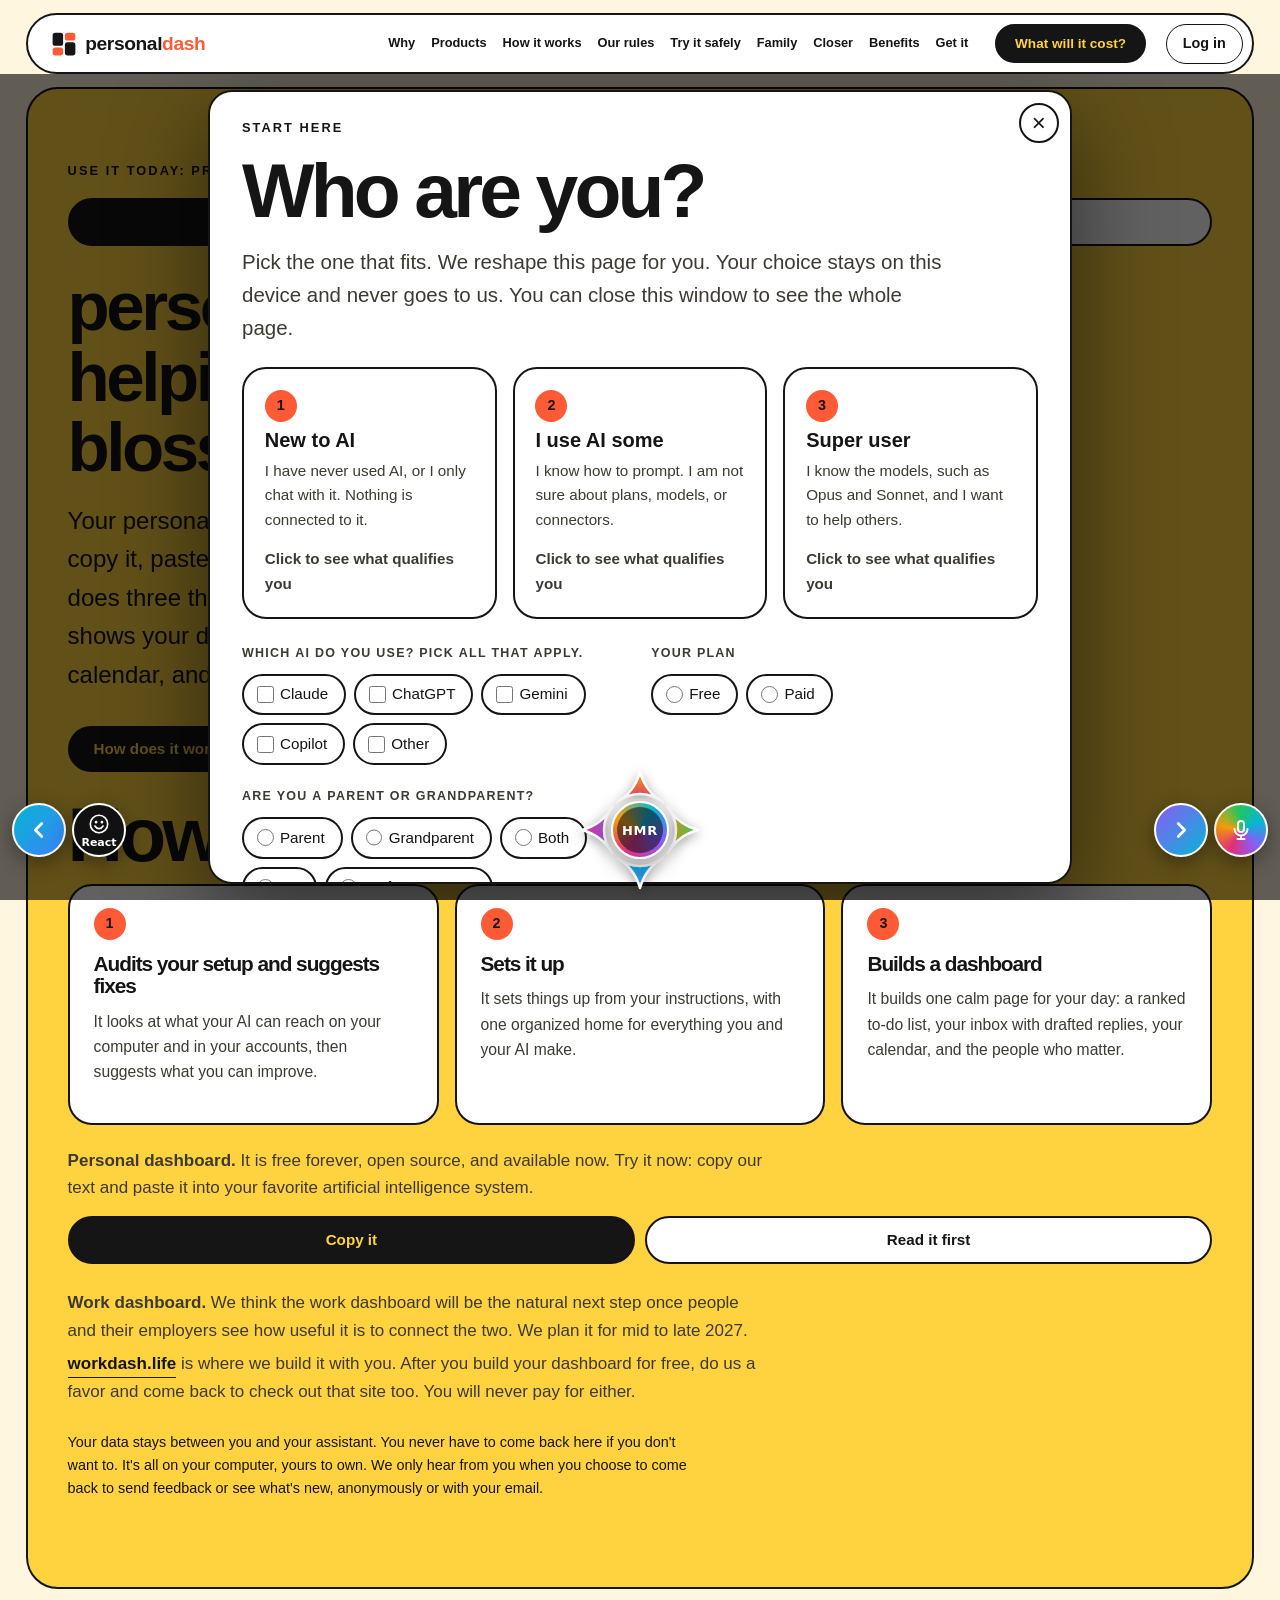
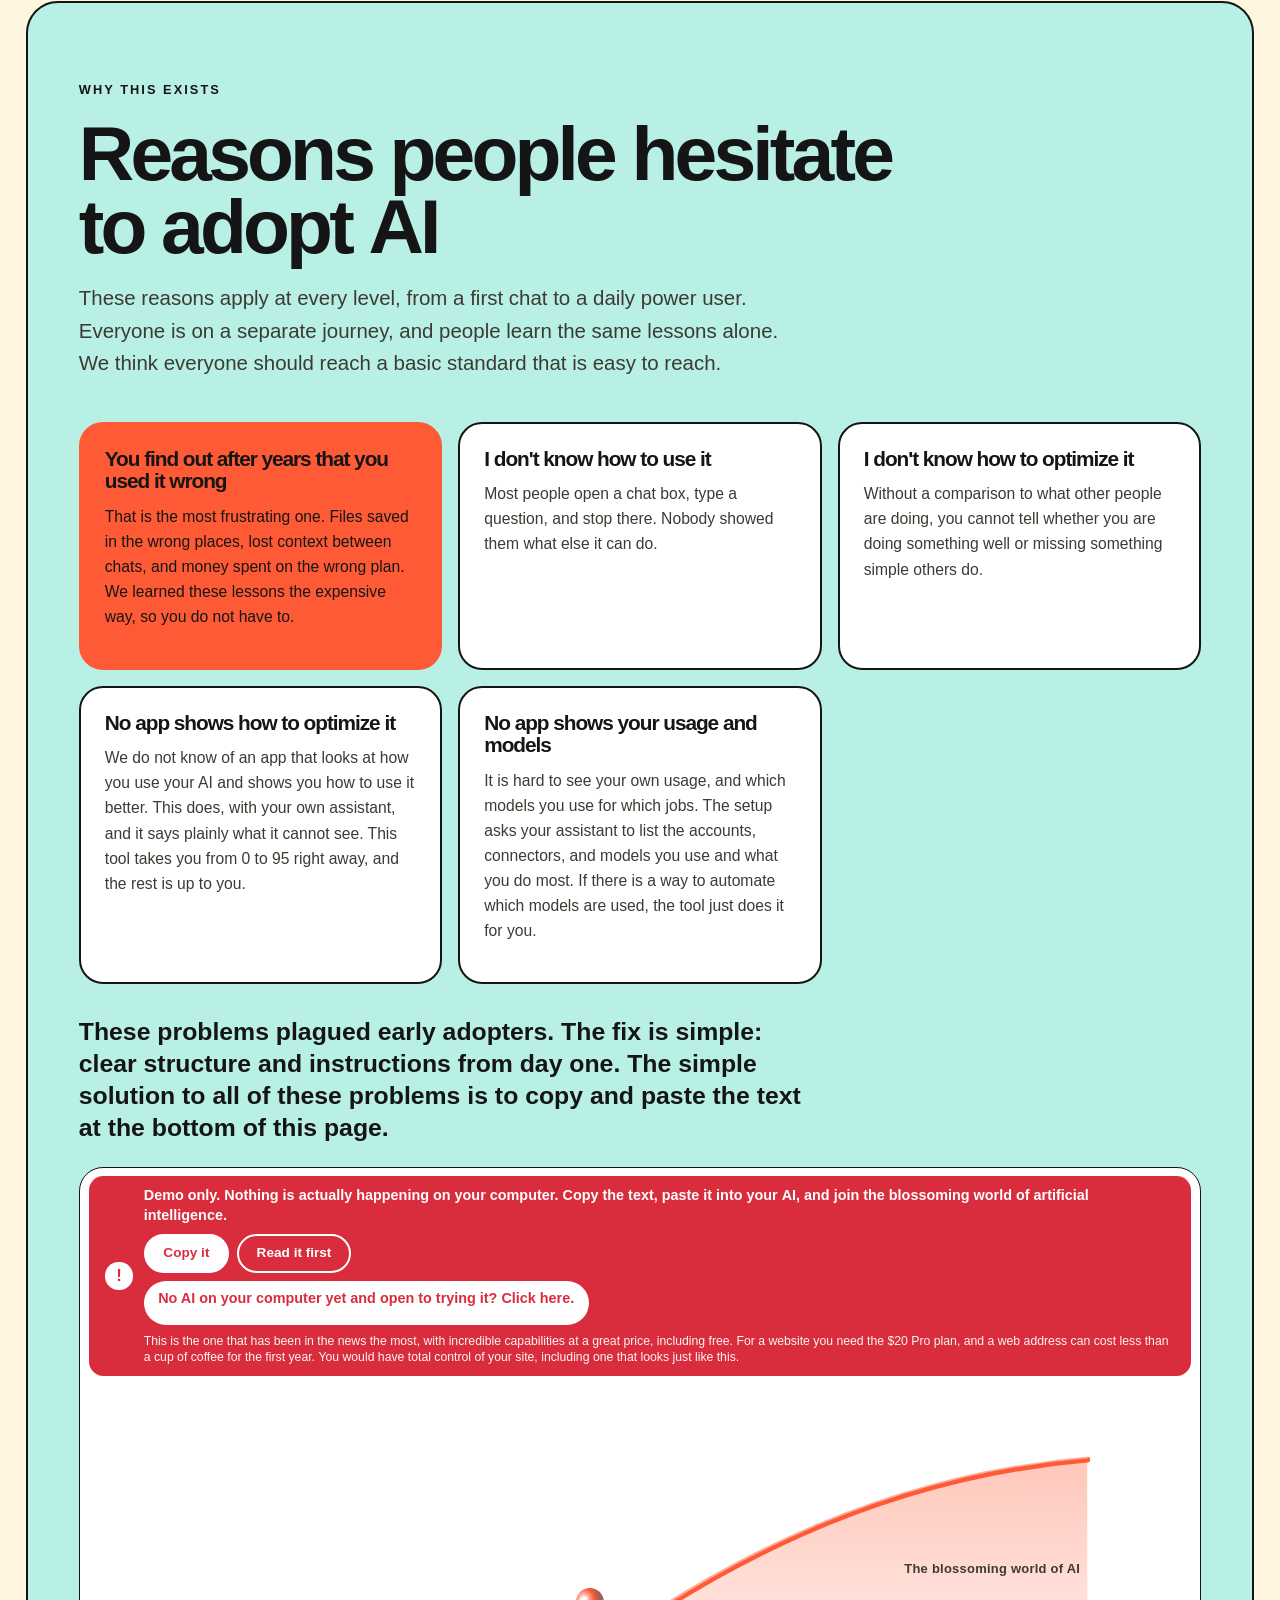
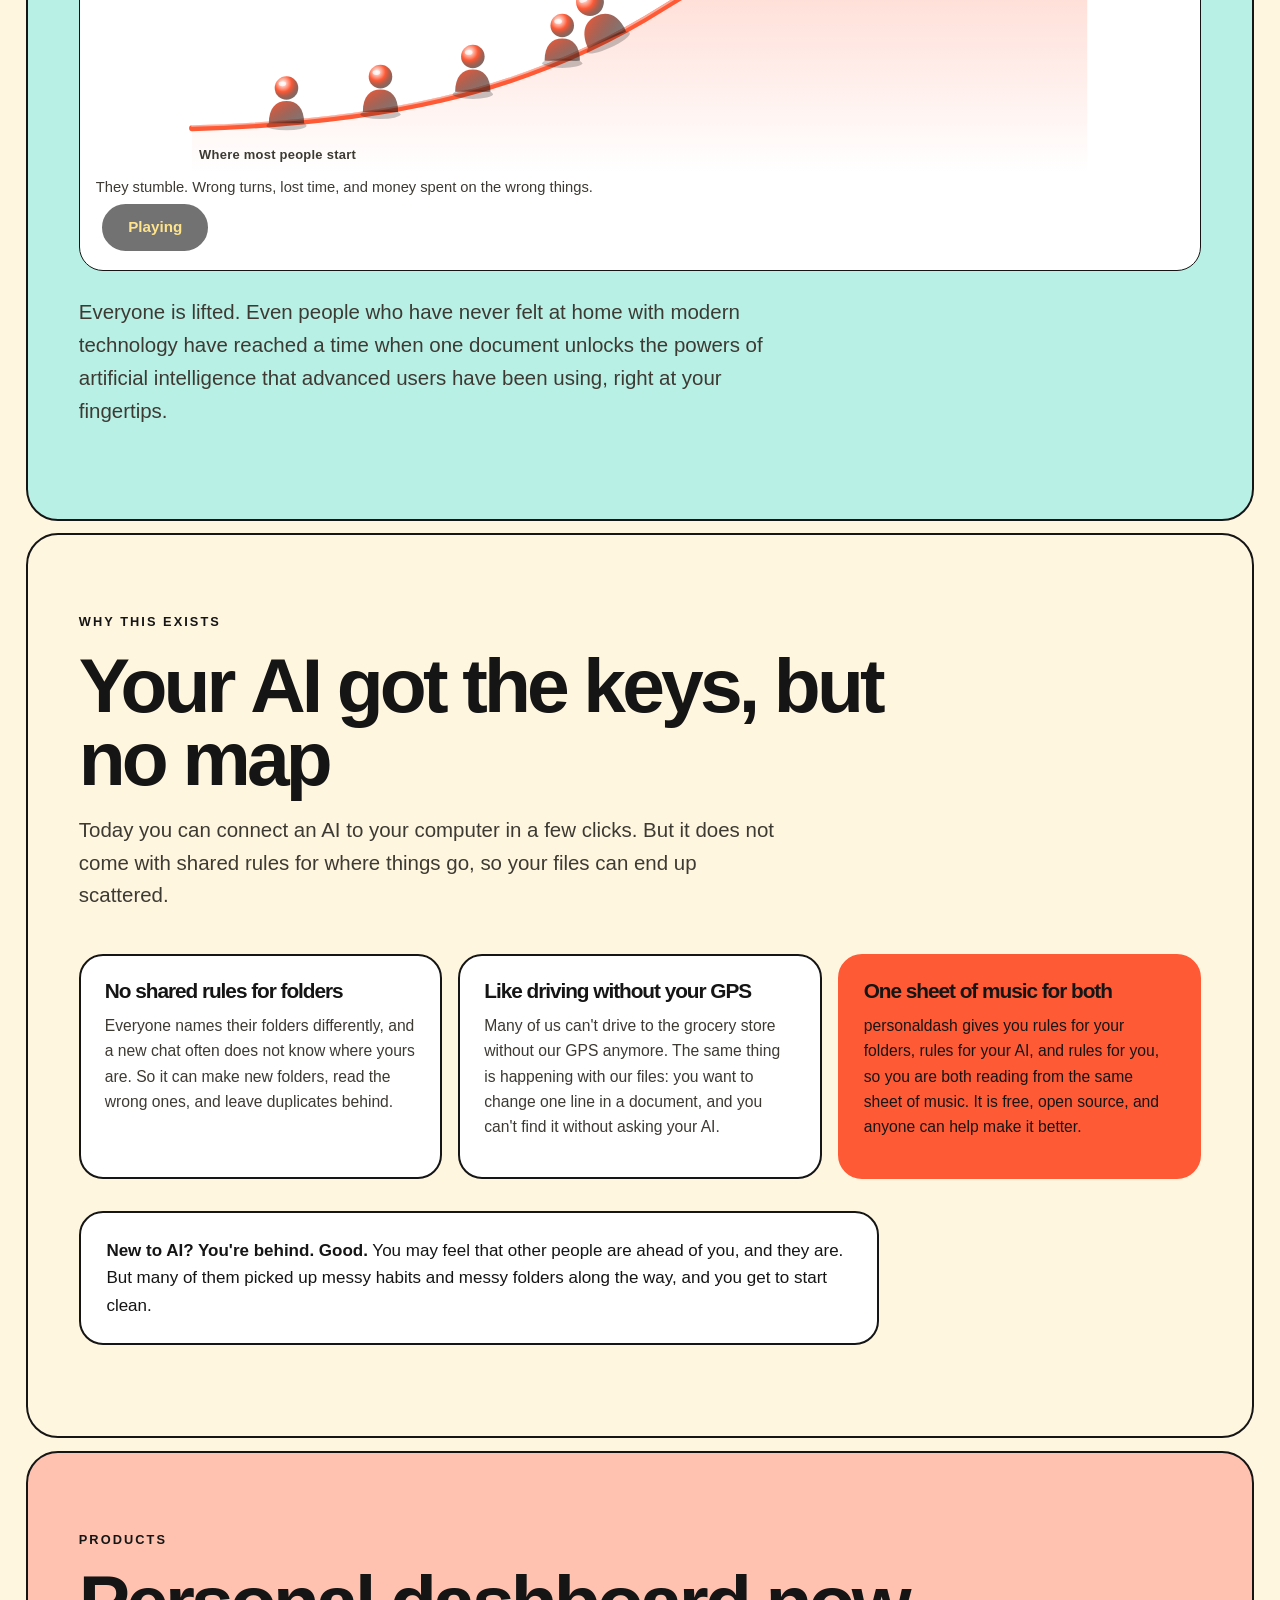
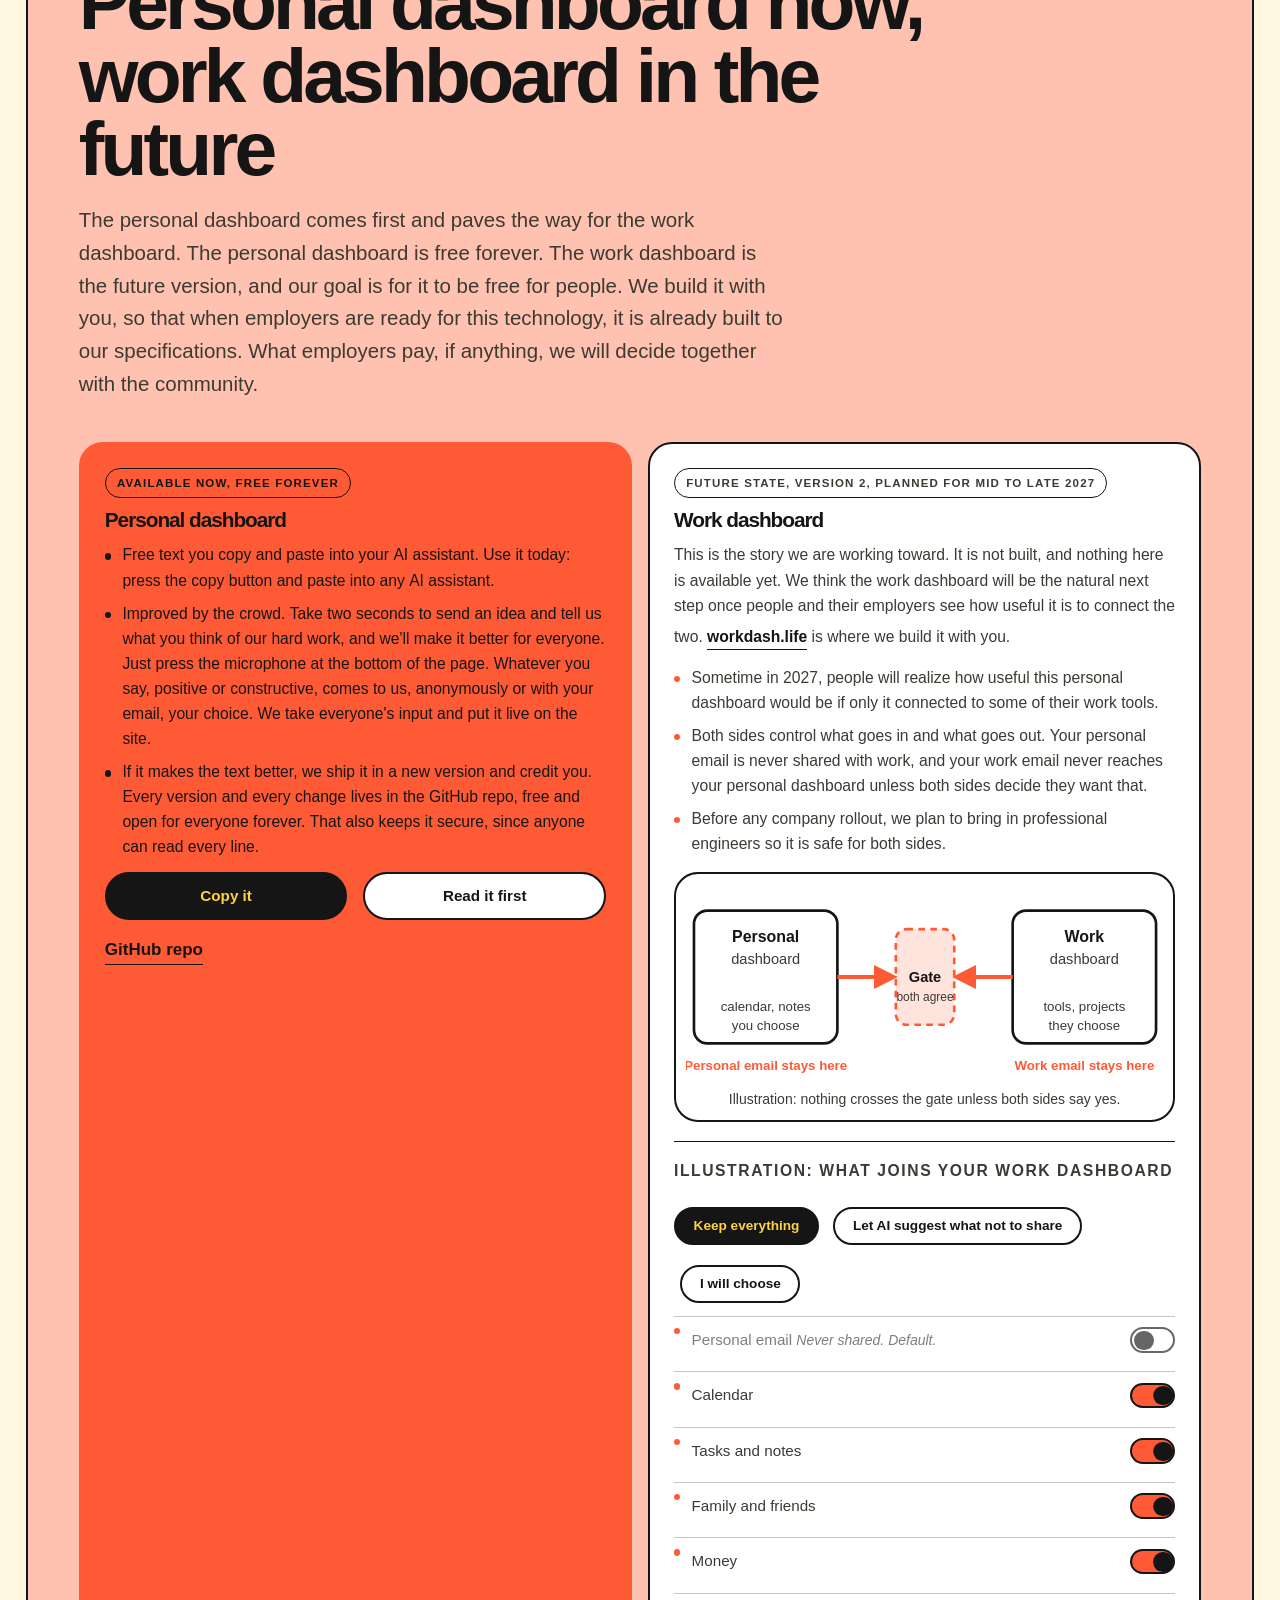
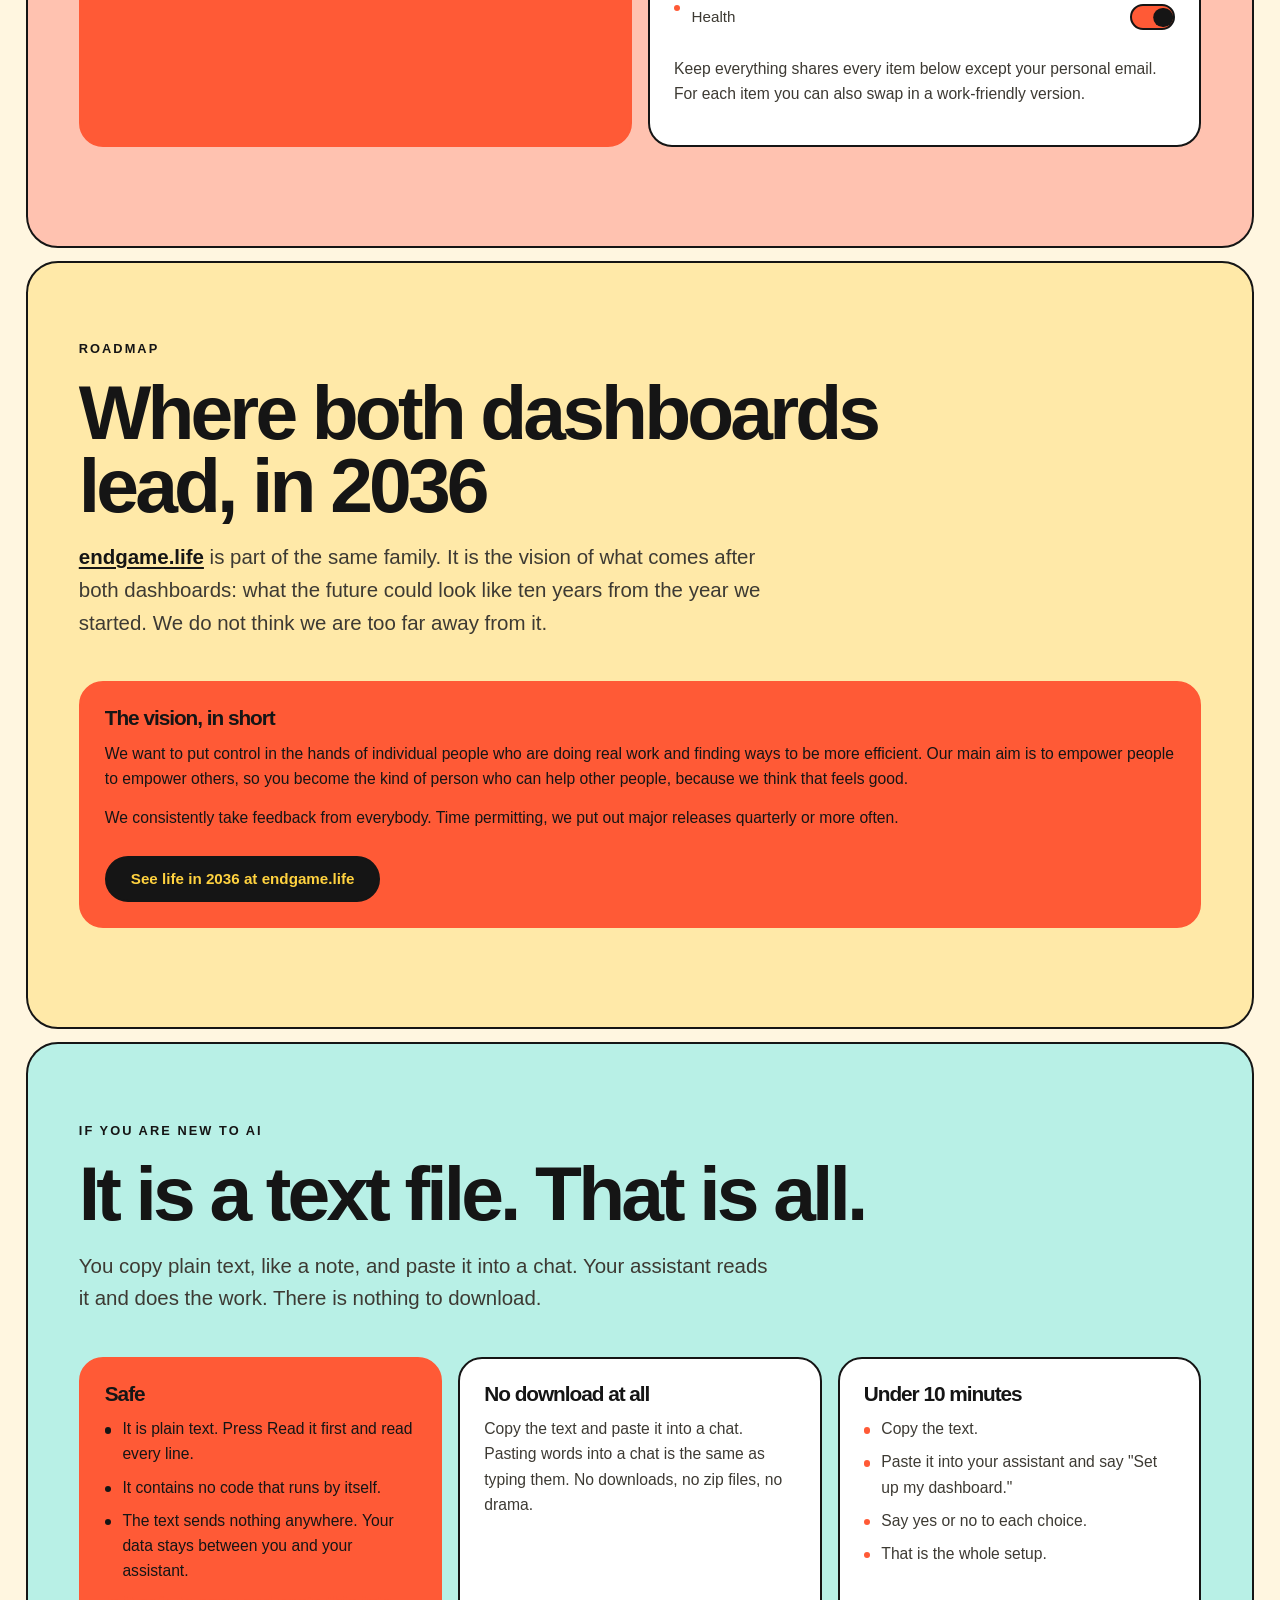
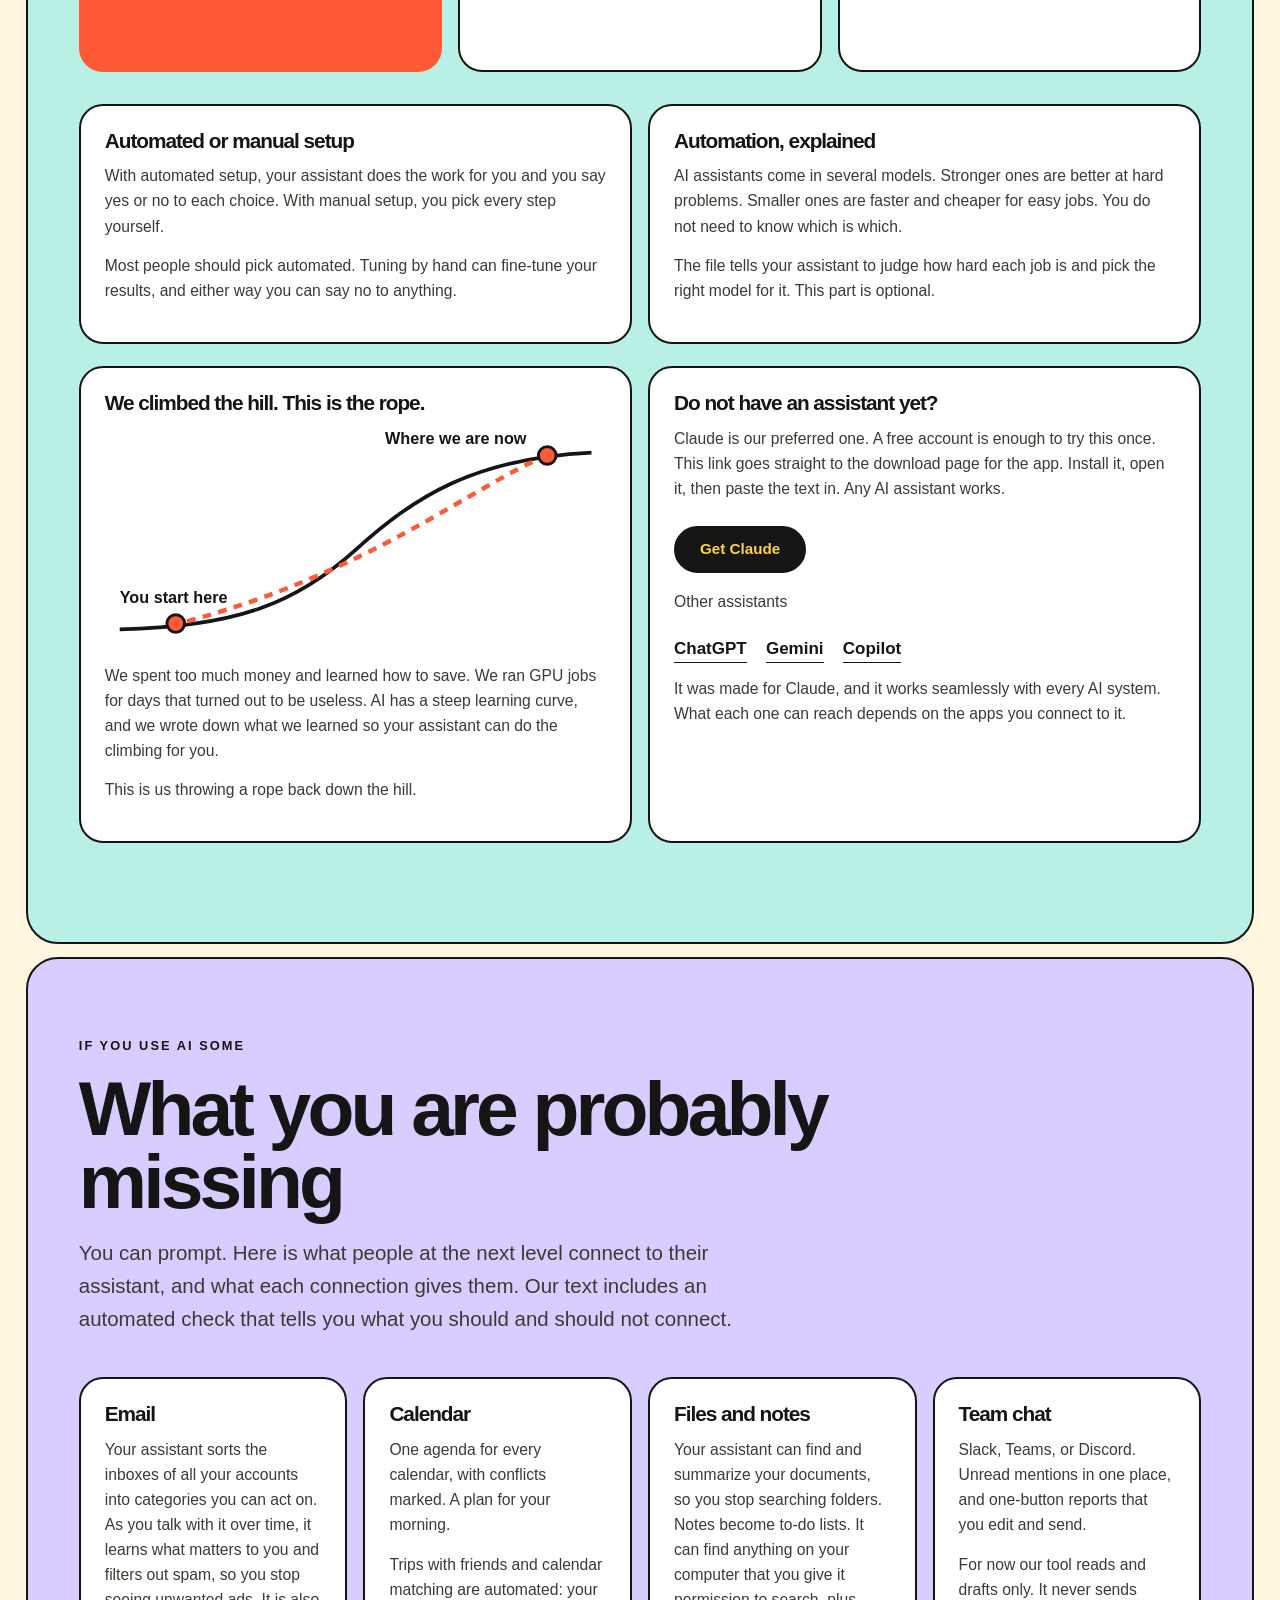
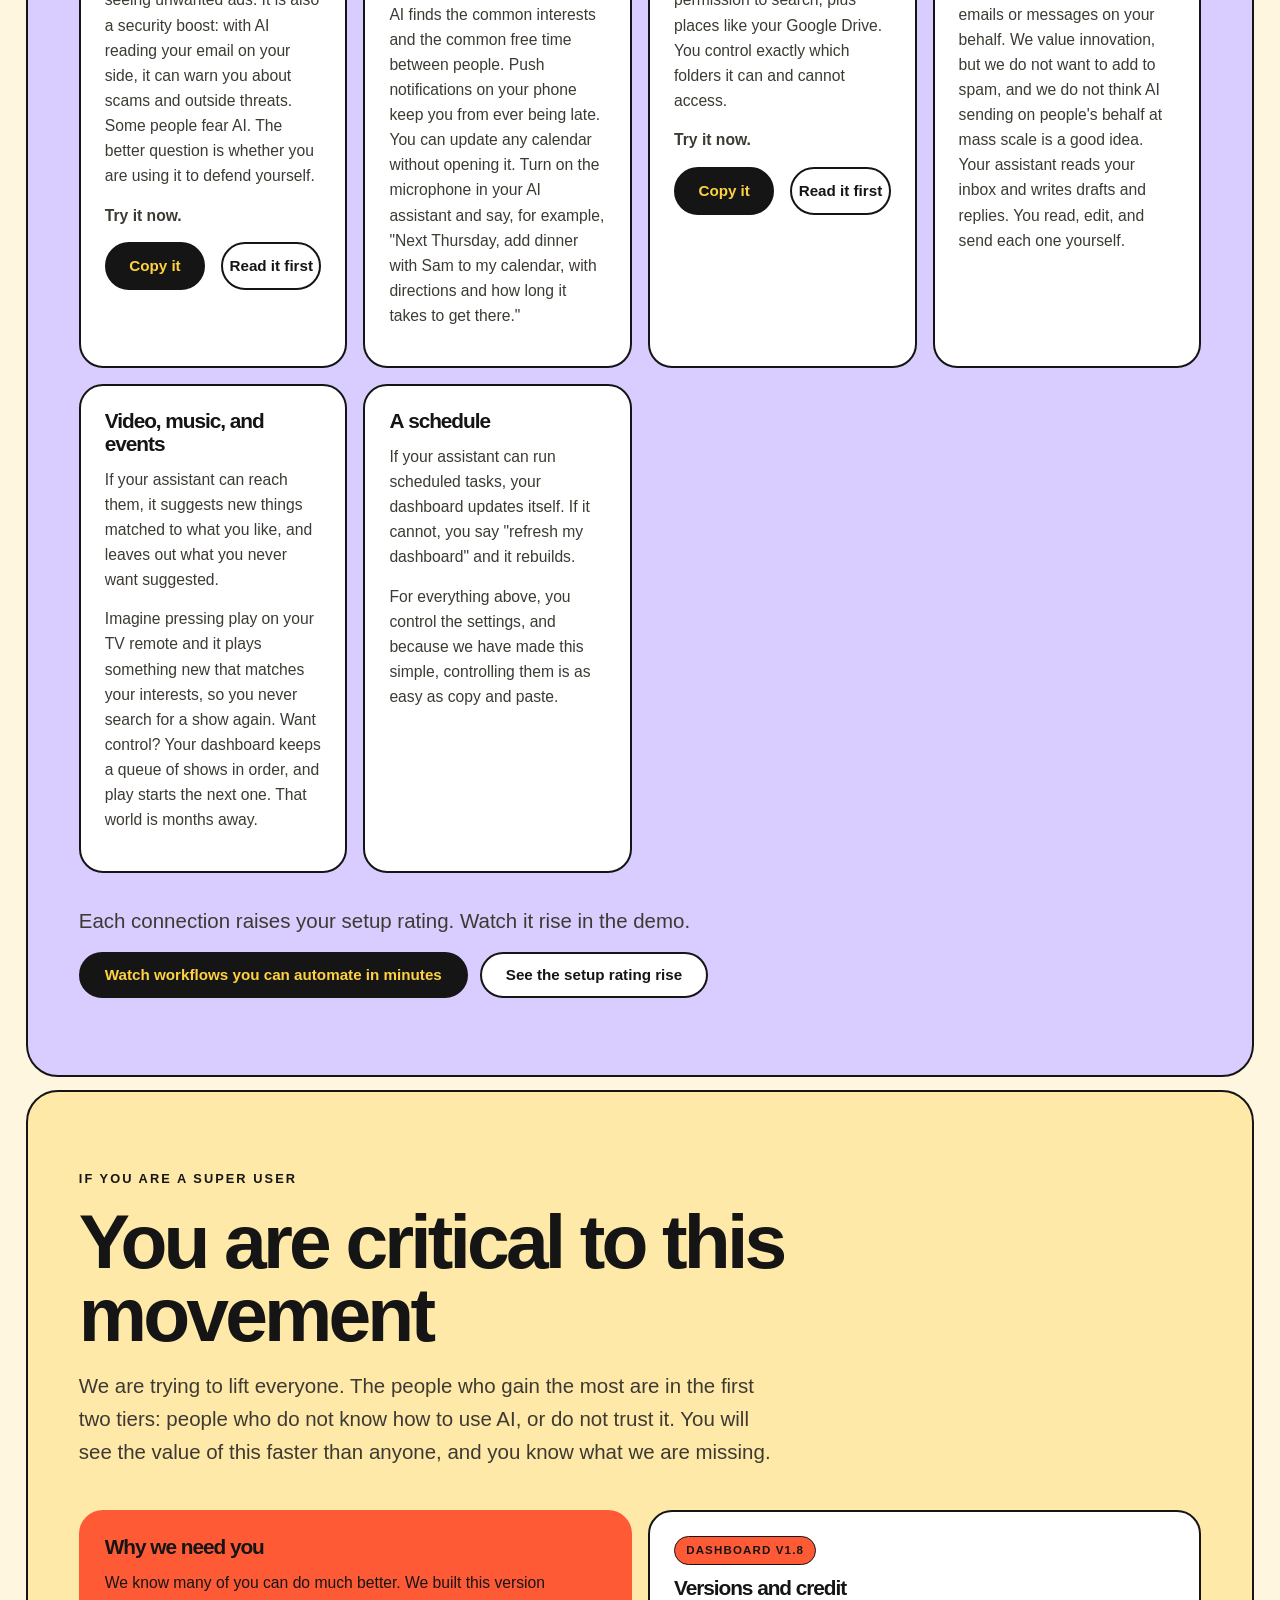
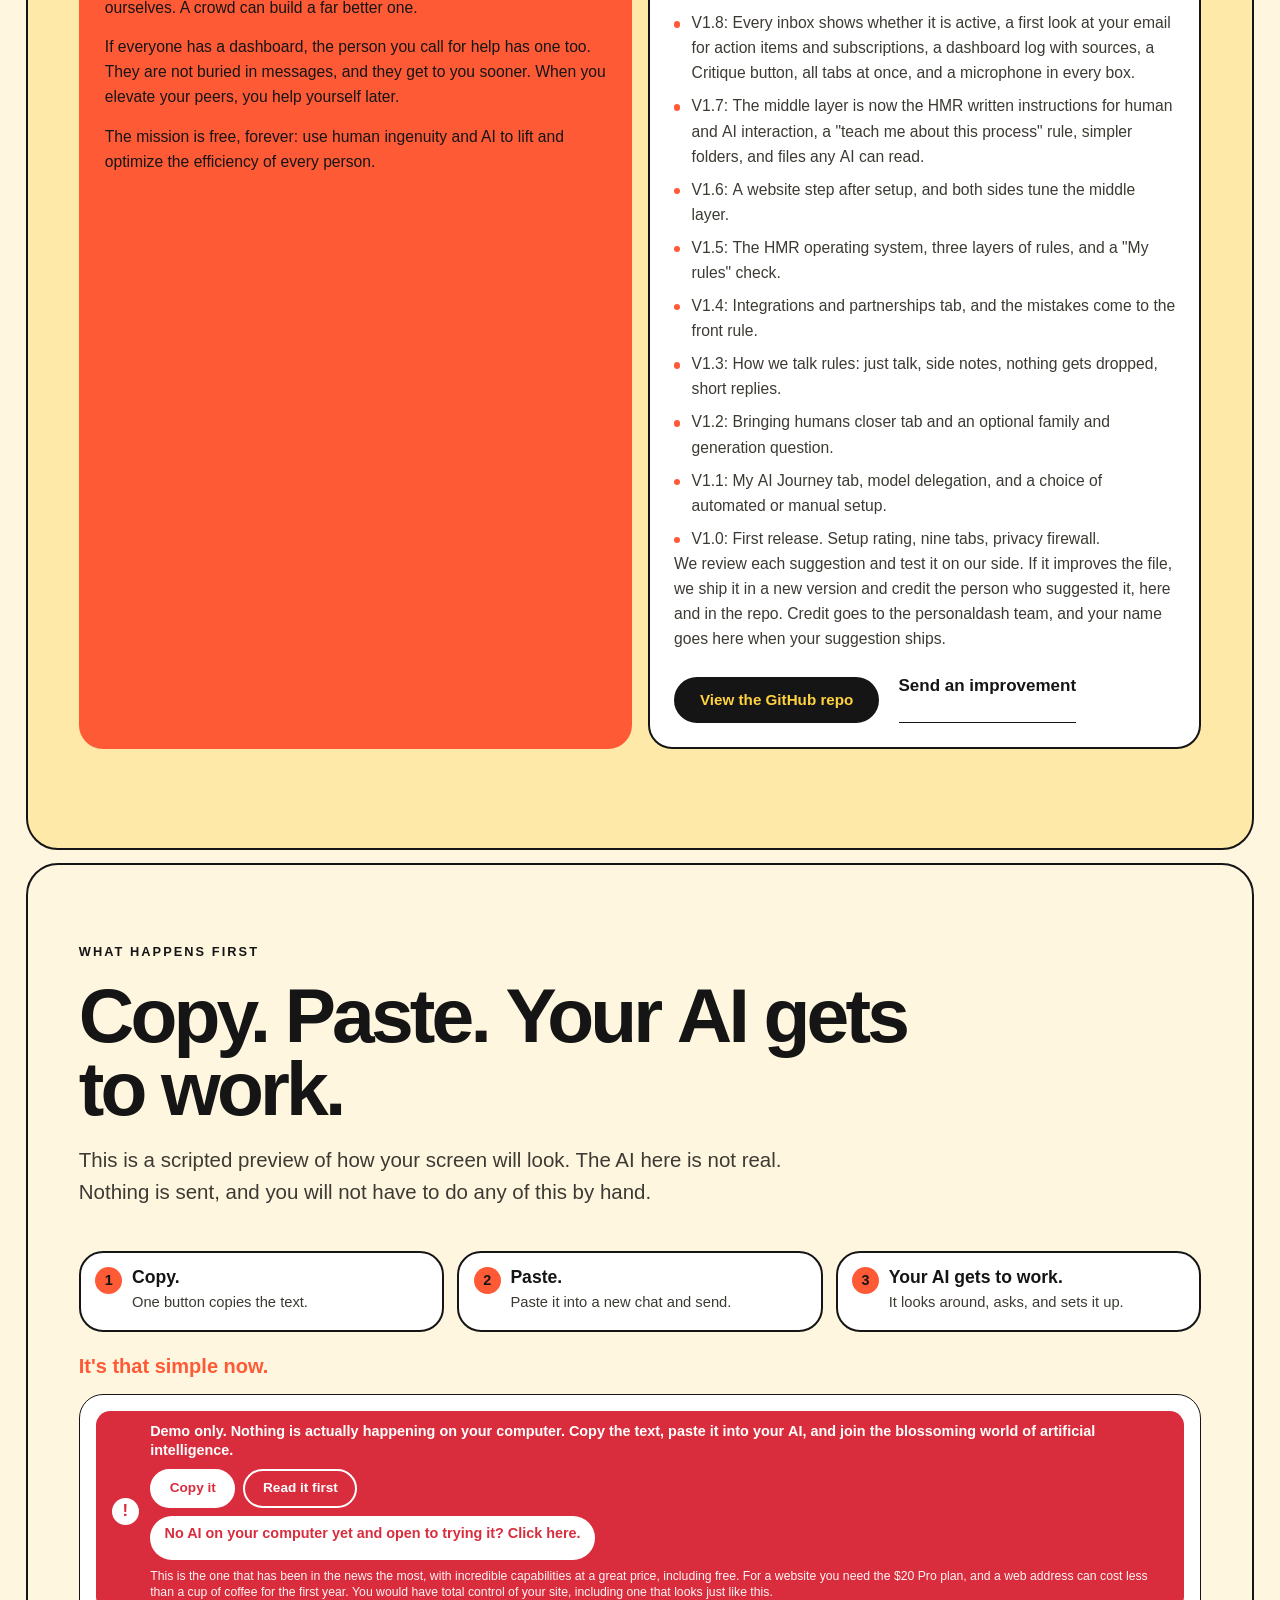
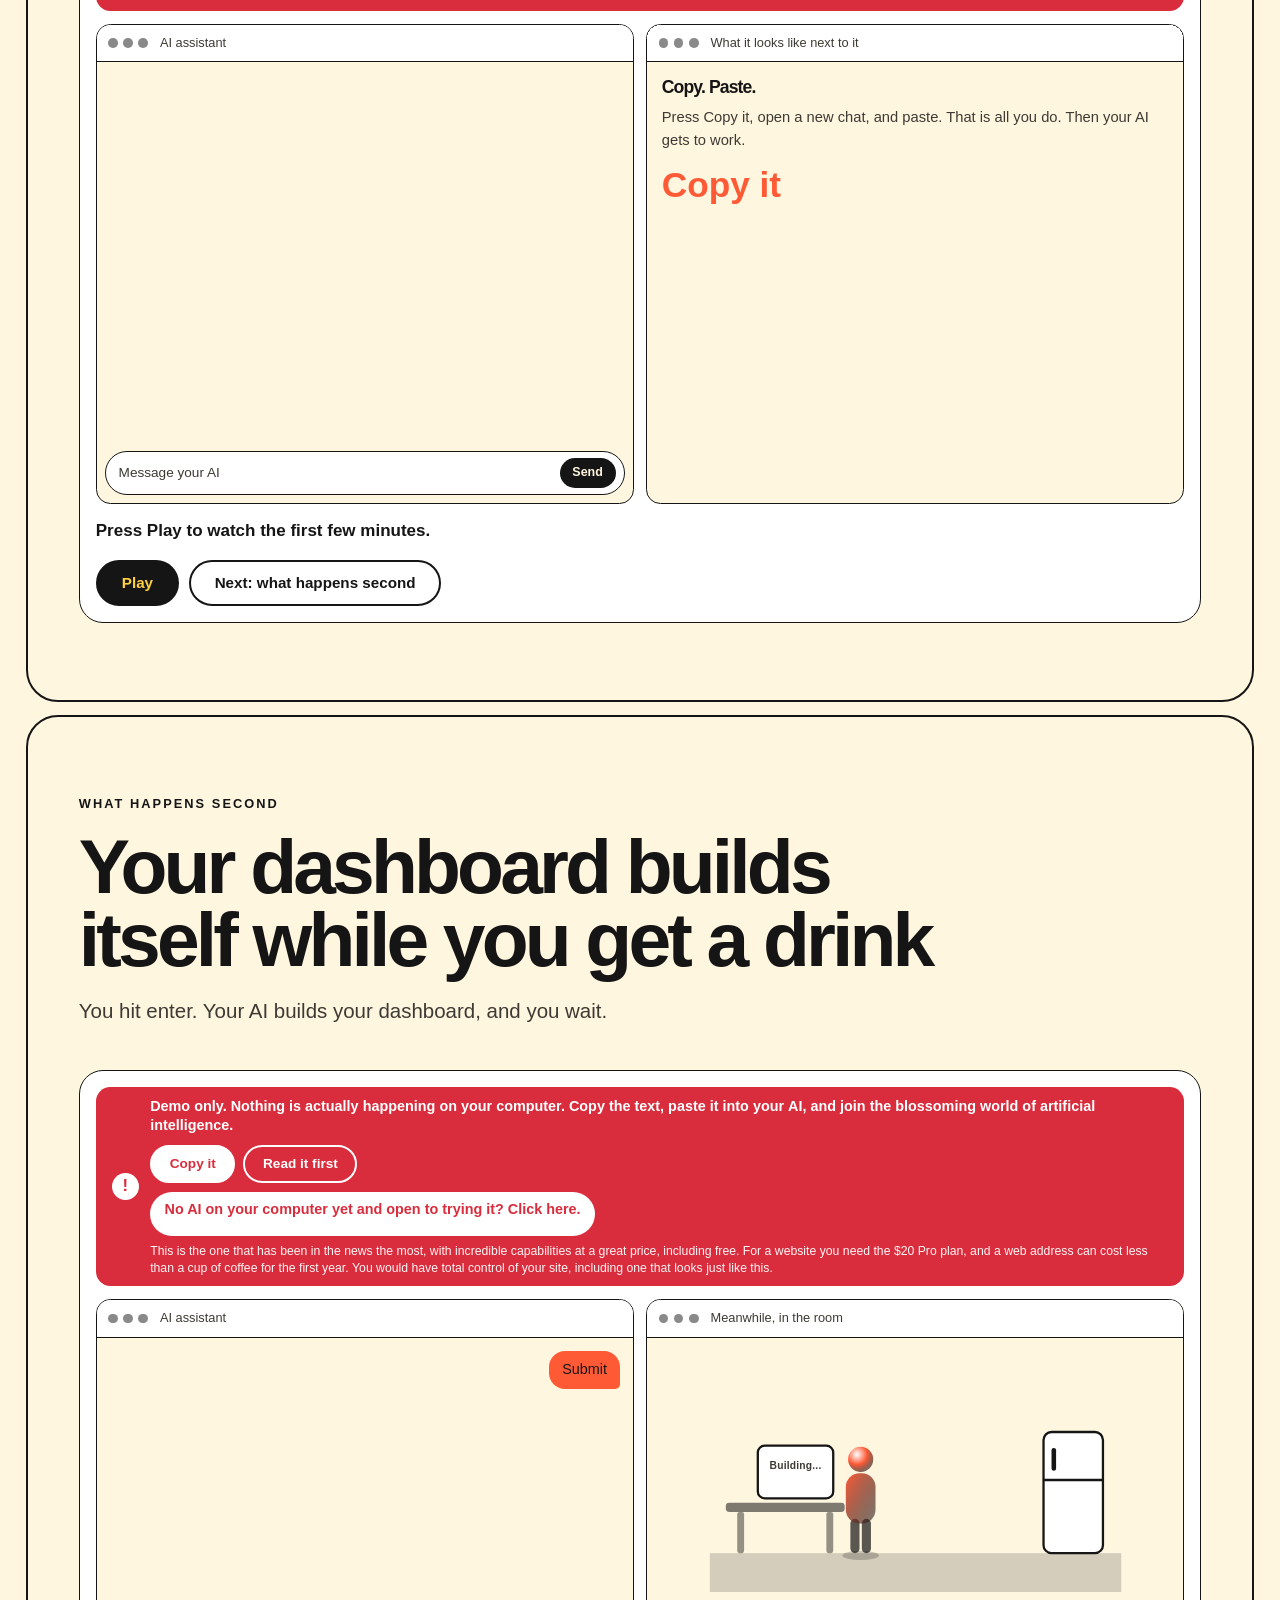
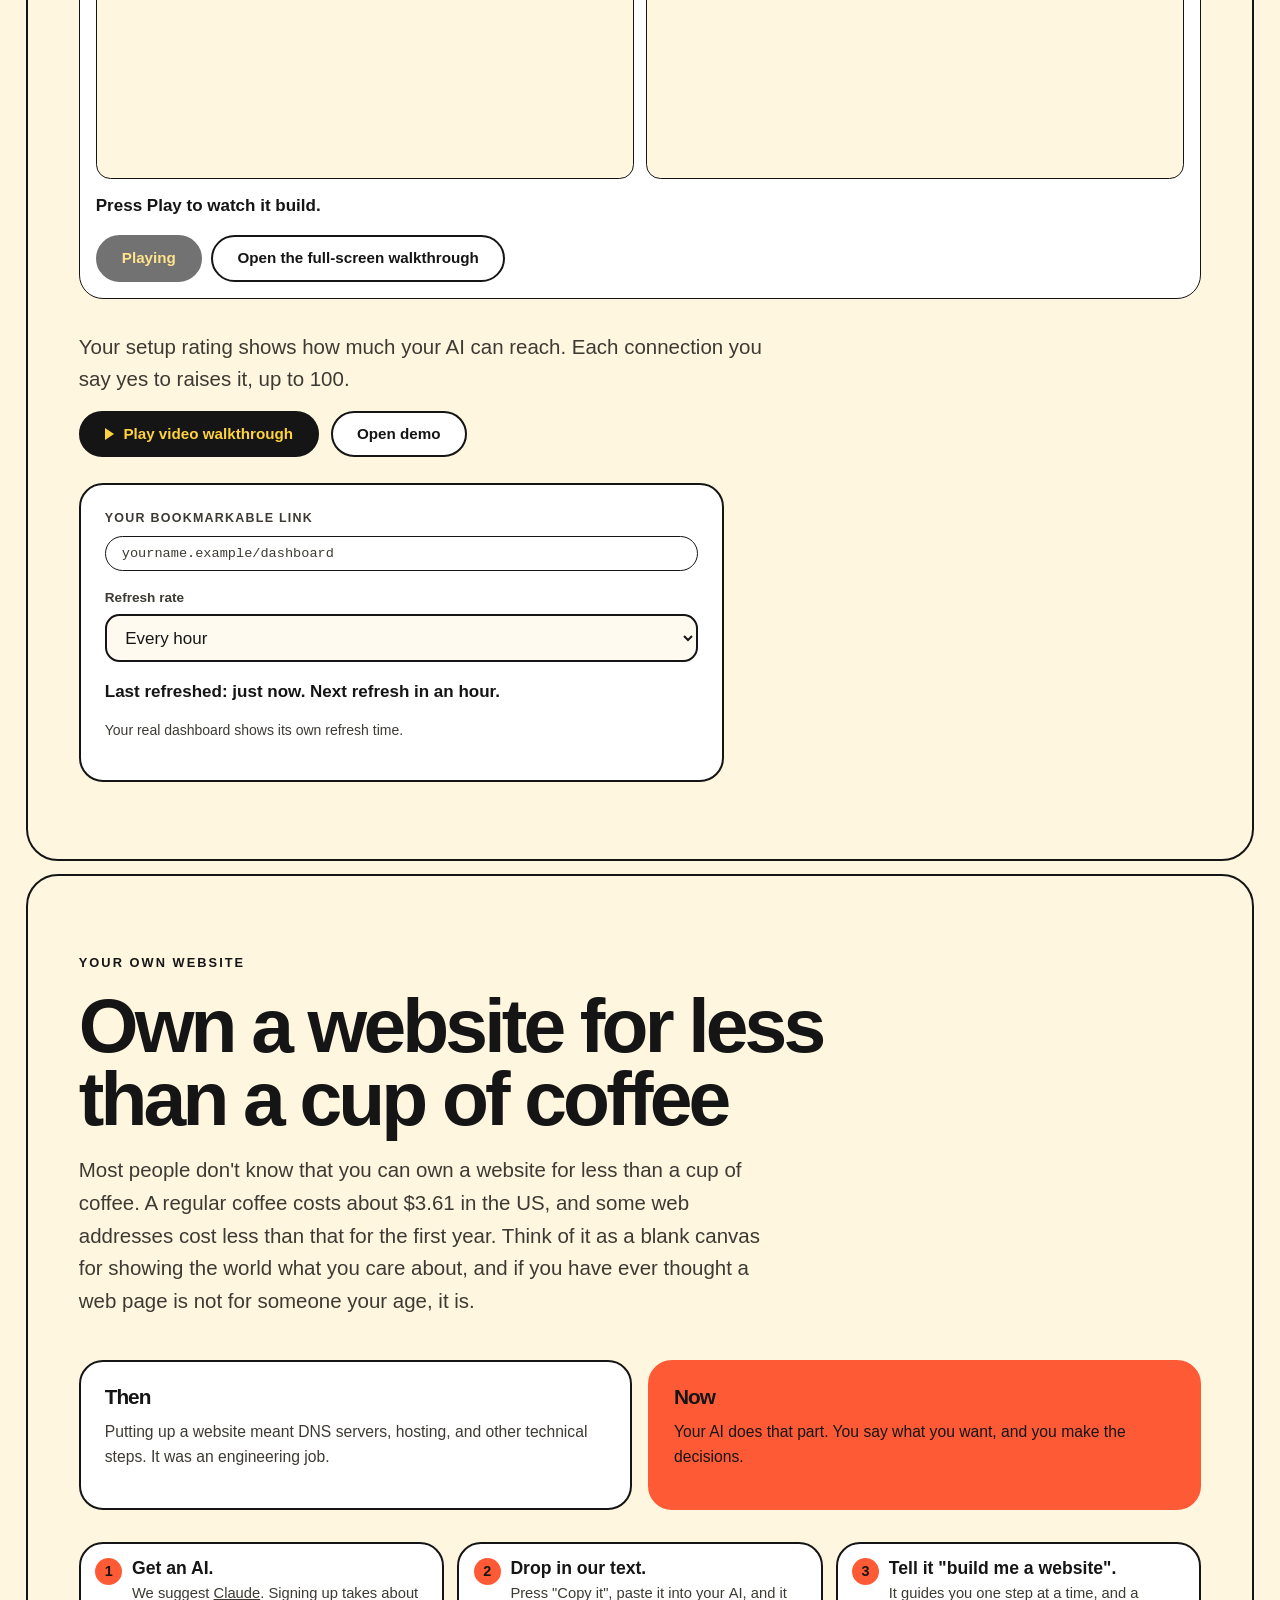
==== index.html @ a0b02252 "HMR dock v6.8.2: HMR joystick with four curved arrows (tap and hold), rainbow mic at bottom right, b" ====
<!DOCTYPE html>
<html lang="en"><head><meta charset="utf-8"><meta name="viewport" content="width=device-width,initial-scale=1">
<title>personaldash.life | Your personal AI dashboard</title>
<meta name="description" content="personaldash.life is your helping hand into the blossoming world of AI: a free personal dashboard for your life. Copy free text, paste it into your AI, and it sets up your personal dashboard within minutes.">
<meta property="og:title" content="personaldash.life | Your personal AI dashboard">
<meta property="og:description" content="personaldash.life is your helping hand into the blossoming world of AI: a free personal dashboard for your life. Copy free text, paste it into your AI, and it sets up your personal dashboard within minutes.">
<meta property="og:url" content="https://personaldash.life/">
<meta property="og:type" content="website">
<meta property="og:image" content="https://personaldash.life/og.png">
<meta name="twitter:card" content="summary_large_image">
<meta name="twitter:image" content="https://personaldash.life/og.png">
<meta name="theme-color" content="#fff6e0">
<link rel="icon" href="data:image/svg+xml,%3Csvg xmlns='http://www.w3.org/2000/svg' viewBox='0 0 32 32'%3E%3Ccircle cx='14' cy='19' r='10' fill='%23151515'/%3E%3Crect x='18' y='6.5' width='6' height='5' rx='1.2' transform='rotate(40 21 9)' fill='%23151515'/%3E%3Cpath d='M23.5 6.5c2-2.5 4 .5 5.5-2.5' fill='none' stroke='%23151515' stroke-width='2' stroke-linecap='round'/%3E%3Cpath d='M29.6 1.2c1.6 2.2 2.4 3.6 1.2 5.4-1 1.3-3.2 1.3-4 0-.9-1.6.6-2.7 1-3.6.3-.6.9-1.1 1.8-1.8z' fill='%23ff5a36'/%3E%3C/svg%3E">
<style>:root{--bg:#fff6e0;--fg:#151515;--mut:#3d3a33;--line:#151515;--card:#ffffff;--field:#fffaf0;--acc:#ff5a36;--accfg:#151515;--hdrbg:#ffffff;--wbg:#ffffff;--wfg:#151515;--ring:21,21,21;--disp:ui-sans-serif,-apple-system,"Segoe UI",Roboto,"Helvetica Neue",Arial,sans-serif;--body:ui-sans-serif,-apple-system,"Segoe UI",Roboto,"Helvetica Neue",Arial,sans-serif;--mono:ui-monospace,"SF Mono",Menlo,Consolas,"Liberation Mono",monospace;--dw:900;--trk:-.05em;--r:1.5rem;--br:99px;--fzbg:#151515;--fzfg:#ffd23f;}
*{box-sizing:border-box}
html{font-size:100%;scroll-behavior:smooth;-webkit-text-size-adjust:100%}
html.fz-big{font-size:122%}
html.fz-silly{--disp:"Comic Sans MS","Chalkboard SE","Marker Felt",cursive;--body:"Comic Sans MS","Chalkboard SE","Marker Felt",cursive}
html.fz-hue #main,html.fz-hue .hdr,html.fz-hue #bg{filter:hue-rotate(140deg) saturate(1.2)}
body{margin:0;background:var(--bg);color:var(--fg);font:400 1.0625rem/1.6 var(--body);-webkit-font-smoothing:antialiased;overflow-x:hidden}
html.modal-open body{overflow:hidden}
a{color:inherit}
h1,h2,h3,h4{font-family:var(--disp);font-weight:var(--dw,600);letter-spacing:var(--trk,-.02em);margin:0;line-height:1.08}
p{margin:0 0 .9rem}
ul,ol{margin:0;padding:0}
button,input,select,textarea{font:inherit;color:inherit}
:focus-visible{outline:2px solid var(--acc);outline-offset:3px}
.skip{position:absolute;left:-999px;top:8px;background:var(--fg);color:var(--bg);padding:.5rem 1rem;z-index:200}
.skip:focus{left:8px}
canvas#bg{position:fixed;inset:0;width:100%;height:100%;z-index:0;pointer-events:none}
canvas#fx{position:fixed;inset:0;width:100%;height:100%;z-index:60;pointer-events:none}
main,.foot{position:relative;z-index:2}
.w{display:inline-block}
.wobble{animation:wob .65s ease-in-out 4}
@keyframes wob{0%,100%{transform:rotate(0)}25%{transform:rotate(-.8deg) skewX(1deg)}75%{transform:rotate(.8deg) skewX(-1deg)}}
.wrap{max-width:72rem;margin:0 auto}
.mut{color:var(--mut)}
.small{font-size:.875rem}
.fine{color:var(--mut);font-size:.9rem;max-width:40rem;margin-top:1.6rem}
.label{font-size:.78rem;letter-spacing:.1em;text-transform:uppercase;color:var(--mut);margin:0 0 .5rem;font-weight:600}
.eyebrow{font-size:.8rem;letter-spacing:.16em;text-transform:uppercase;color:var(--acc);font-weight:600;margin:0 0 1rem}
.eyebrow .no{margin-right:.6rem;opacity:.8}
.tag{display:inline-block;font-size:.72rem;letter-spacing:.1em;text-transform:uppercase;font-weight:700;padding:.28rem .7rem;border-radius:99px;border:1px solid var(--acc);color:var(--acc);vertical-align:middle}
.tag.warm{background:var(--acc);color:var(--accfg)}
.tag.soft{border-color:var(--line);color:var(--mut)}
.tag.small{font-size:.66rem;letter-spacing:.06em;text-transform:none;border-color:var(--line);color:var(--mut);font-weight:600}
.btn{display:inline-flex;align-items:center;justify-content:center;gap:.5rem;min-height:2.9rem;padding:0 1.5rem;border-radius:var(--br,99px);border:1px solid var(--acc);background:var(--acc);color:var(--accfg);font-weight:600;font-size:.95rem;text-decoration:none;cursor:pointer;transition:transform .2s,background .2s,color .2s}
.btn:hover{transform:translateY(-2px)}
.btn.ghost{background:transparent;color:var(--fg);border-color:var(--line)}
.btn.ghost:hover{border-color:var(--acc)}
.btn.small{min-height:2.4rem;padding:0 1.1rem;font-size:.85rem}
.btn.big{width:100%;min-height:3.4rem;font-size:1.05rem;margin-top:.6rem}
.btn:disabled{opacity:.6;cursor:default;transform:none}
.link{display:inline-block;margin-top:.4rem;color:var(--acc);font-weight:600;text-decoration:none;border-bottom:1px solid currentColor}
/* header */
.hdr{position:sticky;top:0;z-index:50;display:flex;align-items:center;gap:1.25rem;padding:.85rem clamp(1rem,4vw,2.5rem);background:var(--hdrbg);border-bottom:1px solid var(--line)}
.logo{font:var(--dw,600) 1.2rem/1 var(--disp);letter-spacing:-.02em;text-decoration:none;white-space:nowrap}
.logo b{color:var(--acc);font-weight:inherit}
.nav{display:flex;gap:1.4rem;margin-left:auto}
.nav a{text-decoration:none;color:var(--mut);font-size:.92rem}
.nav a:hover{color:var(--fg)}
.menubtn{display:none;margin-left:auto;min-height:2.5rem;padding:0 1rem;border-radius:99px;border:1px solid var(--line);background:transparent;cursor:pointer;font-weight:600;font-size:.9rem}
section[id]{scroll-margin-top:4.5rem}
/* hero */
.hero{min-height:calc(100svh - 4rem);display:grid;align-content:center;padding:5rem clamp(1rem,4vw,2.5rem)}
.hero .wrap{width:100%}
.hero h1{font-size:clamp(2.6rem,8.4vw,7rem);max-width:12ch;margin-bottom:1.6rem}
.hero .sub{font-size:clamp(1.1rem,2vw,1.5rem);color:var(--mut);max-width:34em;margin-bottom:2rem}
.cta{display:flex;flex-wrap:wrap;gap:.75rem}
/* sections */
.sec{padding:clamp(3.5rem,8vw,7rem) clamp(1rem,4vw,2.5rem)}
.shead{margin-bottom:2.6rem}
h2{font-size:clamp(2rem,5vw,4rem);margin-bottom:1.2rem;max-width:20ch}
.lead{font-size:clamp(1.05rem,1.6vw,1.3rem);color:var(--mut);max-width:44rem}
.chips{display:flex;flex-wrap:wrap;gap:.5rem;margin-bottom:2.4rem}
.chips>span{padding:.45rem .95rem;border:1px solid var(--line);border-radius:99px;font-size:.9rem;color:var(--fg)}
.disc{margin:0;padding:.7rem clamp(1rem,4vw,2.5rem);font-size:.9rem;text-align:center;background:var(--card);color:var(--fg);border-bottom:1px solid var(--line)}
body[data-design] .disc{background:var(--card);color:var(--fg);border-bottom:1px solid var(--rule2)}
.c2x{grid-template-columns:repeat(auto-fit,minmax(min(100%,22rem),1fr))}
.dolist li{display:flex;justify-content:space-between;gap:.8rem;align-items:baseline}
.dolist li::before{display:none}
.dolist{gap:.35rem}
#gateout .card h3{margin-bottom:.5rem}
.cards{display:grid;gap:1rem;margin-bottom:2rem}
.c3{grid-template-columns:repeat(auto-fit,minmax(min(100%,16.5rem),1fr))}
.c4{grid-template-columns:repeat(auto-fit,minmax(min(100%,15rem),1fr))}
.card{background:var(--card);border:1px solid var(--line);border-radius:var(--r);padding:1.5rem}
.card h3{font-size:1.3rem;margin-bottom:.7rem}
.card p,.card li{color:var(--mut);font-size:.98rem}
.card ul{list-style:none;display:grid;gap:.5rem}
.card li{padding-left:1.1rem;position:relative}
.card li::before{content:"";position:absolute;left:0;top:.7em;width:.4rem;height:.4rem;border-radius:50%;background:var(--acc)}
.card.hl{border-color:var(--acc);box-shadow:0 0 0 1px var(--acc) inset}
.fw{display:grid;grid-template-columns:1fr auto 1fr;gap:0;align-items:stretch;margin:2rem 0}
.fw .side{border:1px solid var(--line);background:var(--card);padding:1.4rem;border-radius:var(--r)}
.fw .side h3{margin-bottom:.4rem}
.fw .side p{margin:0;color:var(--mut)}
.fw .wall{display:grid;place-items:center;width:3.4rem;position:relative}
.fw .wall::before{content:"";position:absolute;top:0;bottom:0;left:50%;border-left:2px dashed var(--acc)}
.fw .wall>span{position:relative;writing-mode:vertical-rl;background:var(--bg);padding:.7rem .2rem;font-size:.72rem;letter-spacing:.16em;text-transform:uppercase;color:var(--acc);font-weight:700}
.note{border:1px solid var(--line);border-left:3px solid var(--acc);padding:1.5rem 1.6rem;border-radius:var(--r);background:var(--card);max-width:50rem}
.note h3{margin-bottom:.7rem}
/* timeline */
.tl{list-style:none;display:grid;gap:0;border-top:1px solid var(--line)}
.tl li{display:grid;grid-template-columns:9rem 1fr;gap:1.5rem;padding:1.6rem 0;border-bottom:1px solid var(--line)}
.tl .yr{font:600 .9rem var(--mono);color:var(--acc);padding-top:.35rem}
.tl h3{margin-bottom:.4rem;font-size:1.4rem}
.tl p{margin:0;color:var(--mut);max-width:42rem}
/* steps */
.steps{list-style:none;display:grid;gap:.9rem;margin-bottom:2.4rem;counter-reset:s}
.steps li{display:grid;grid-template-columns:3rem 1fr;gap:1rem;align-items:start}
.sn{width:2.6rem;height:2.6rem;border-radius:50%;border:1px solid var(--acc);color:var(--acc);display:grid;place-items:center;font-weight:700}
.steps h3{font-size:1.2rem;margin:.2rem 0 .2rem}
.steps p{margin:0;color:var(--mut)}
.demo{display:grid;grid-template-columns:1.4fr 1fr;gap:1rem}
.demo>div{background:var(--card);border:1px solid var(--line);border-radius:var(--r);padding:1.5rem}
.gnum{font-family:var(--disp)}
.gnum b{font-size:3.6rem;line-height:1;font-weight:var(--dw,600)}
.gnum span{color:var(--mut);font-size:1.2rem}
.gbar{height:.6rem;background:var(--line);border-radius:99px;margin:.8rem 0 1.2rem;overflow:hidden}
.gbar i{display:block;height:100%;background:var(--acc);border-radius:99px;transition:width .5s ease}
fieldset{border:0;padding:0;margin:0;min-width:0}
legend{padding:0;font-size:.78rem;letter-spacing:.1em;text-transform:uppercase;color:var(--mut);font-weight:600;margin-bottom:.6rem}
.conn label,.pick label{display:block;padding:.55rem 0;border-top:1px solid var(--line);cursor:pointer;font-size:.95rem}
.conn em{color:var(--mut);font-style:normal;font-size:.85rem}
input[type=checkbox]{accent-color:var(--acc);width:1.05rem;height:1.05rem;margin:0 .4rem 0 0;flex:none;transform:translateY(.15rem)}
.urlbar{border:1px solid var(--line);border-radius:99px;padding:.55rem 1rem;font:.85rem var(--mono);color:var(--mut);margin-bottom:1rem;overflow:hidden;white-space:nowrap;text-overflow:ellipsis}
select,input[type=text],textarea{width:100%;background:var(--field);border:1px solid var(--line);border-radius:calc(var(--r)*.6);padding:.7rem .9rem;min-height:2.9rem}
select{cursor:pointer}
textarea{resize:vertical;line-height:1.5}
.sel,.wform label,.compose>label{display:block;font-size:.85rem;font-weight:600;color:var(--mut);margin:1rem 0 .35rem}
.refresh{margin-top:1rem;font-weight:600}
/* benefits */
.ben .card.hl{grid-column:span 1}
/* family */
.fam{display:grid;grid-template-columns:1fr 1fr;gap:1rem}
.fam .tree{grid-column:1/-1}
.tree svg{max-width:32rem;display:block;margin:0 auto}
.tree svg{width:100%;height:auto;color:var(--mut)}
.pick{margin-bottom:1.2rem}
/* workflows */
.wf{display:grid;grid-template-columns:repeat(auto-fit,minmax(min(100%,14rem),1fr));gap:1rem}
/* social */
.soc{display:grid;grid-template-columns:repeat(auto-fit,minmax(min(100%,18rem),1fr));gap:1rem}
.mockbox{background:var(--card);border:1px solid var(--line);border-radius:var(--r);padding:1.5rem}
.mockbox h3{margin-bottom:.5rem}
.bigtog{display:flex;flex-wrap:wrap;gap:.5rem;align-items:center;margin:.8rem 0}
.bigtog>span{color:var(--mut);font-size:.9rem;margin-left:.3rem}
.sws{list-style:none;margin:.5rem 0 1rem}
.sws li{border-top:1px solid var(--line)}
.sws label{display:flex;justify-content:space-between;align-items:center;gap:1rem;padding:.65rem 0;cursor:pointer;font-size:.95rem}
.sw{position:relative;width:2.8rem;height:1.6rem;flex:none}
.sw input{position:absolute;inset:0;width:100%;height:100%;margin:0;opacity:0;cursor:pointer;transform:none}
.sw i{position:absolute;inset:0;border-radius:99px;background:var(--line);transition:background .2s}
.sw i::after{content:"";position:absolute;left:.2rem;top:.2rem;width:1.2rem;height:1.2rem;border-radius:50%;background:var(--fg);transition:transform .2s}
.sw input:checked+i{background:var(--acc)}
.sw input:checked+i::after{transform:translateX(1.2rem);background:var(--accfg)}
.sw input:focus-visible+i{outline:2px solid var(--acc);outline-offset:3px}
.rings{position:relative;width:min(100%,15rem);aspect-ratio:1;margin:1rem auto}
.rings i{position:absolute;border-radius:50%;border:1px solid var(--line);left:50%;top:50%;transform:translate(-50%,-50%)}
.rings .r1{width:22%;height:22%;background:var(--acc);border-color:var(--acc)}
.rings .r2{width:46%;height:46%}.rings .r3{width:72%;height:72%}.rings .r4{width:98%;height:98%;border-style:dashed}
.legend{list-style:none;display:grid;gap:.3rem;margin:0 0 1rem;font-size:.88rem;color:var(--mut)}
.legend li{display:flex;align-items:center;gap:.6rem}
.legend i{width:.9rem;height:.9rem;border-radius:50%;border:1px solid var(--mut);flex:none}
.legend .k1{background:var(--acc);border-color:var(--acc)}.legend .k4{border-style:dashed}
/* contribute */
.allmeter,.prof-box,.wform{max-width:56rem}
.allmeter{margin-bottom:1.6rem}
.meter{height:.5rem;background:var(--line);border-radius:99px;overflow:hidden}
.meter i{display:block;height:100%;background:var(--acc);transition:width .4s}
.pchips{display:flex;flex-wrap:wrap;gap:.5rem;margin-bottom:1.4rem}
.pchips button{padding:.5rem 1rem;border-radius:99px;border:1px solid var(--line);background:transparent;cursor:pointer;font-size:.9rem;min-height:2.4rem}
.pchips button:hover{border-color:var(--acc)}
.pchips button[aria-checked=true]{background:var(--acc);color:var(--accfg);border-color:var(--acc)}
.ppanel{background:var(--card);border:1px solid var(--line);border-radius:var(--r);padding:1.5rem;margin-bottom:2.4rem}
.phead{display:flex;flex-wrap:wrap;justify-content:space-between;align-items:center;gap:.6rem;margin-bottom:1rem}
.count{margin:.7rem 0 1rem;color:var(--mut)}
.empty{display:flex;flex-wrap:wrap;align-items:center;gap:.4rem 1rem;border:1px dashed var(--line);border-radius:calc(var(--r)*.7);padding:1rem 1.2rem}
.empty>span{color:var(--mut);flex:1}
.wform{background:var(--card);border:1px solid var(--line);border-radius:var(--r);padding:1.6rem}
.wform h3{margin-bottom:.4rem}
.emeter{margin:1.4rem 0}
.row{display:flex;flex-wrap:wrap;gap:.7rem;margin-bottom:1rem}
.foot{padding:5rem clamp(1rem,4vw,2.5rem) 8rem;border-top:1px solid var(--line)}
.foot h2{max-width:none}
/* mic */
.mic-wrap{position:relative}
.mic-wrap>textarea,.mic-wrap>input{padding-right:3rem}
.mic-wrap>textarea.wide-pad{padding-top:3rem;padding-right:.9rem}
.mic-bar{position:absolute;top:.4rem;right:.4rem;display:flex;gap:.3rem}
.mic-wrap.one .mic-bar{top:.4rem}
.mic{display:inline-flex;align-items:center;gap:.35rem;min-width:2.1rem;height:2.1rem;padding:0 .55rem;justify-content:center;border-radius:99px;border:1px solid var(--line);background:var(--card);color:var(--fg);cursor:pointer;font-size:.78rem;font-weight:600}
.mic:not(.lab){width:2.1rem;padding:0}
.mic:hover{border-color:var(--acc);color:var(--acc)}
.mic.on{background:#d92d3d;border-color:#d92d3d;color:#fff;animation:pulse 1.2s ease-in-out infinite}
@keyframes pulse{50%{box-shadow:0 0 0 .5rem rgba(217,45,61,.2)}}
.mic-live{font-size:.8rem;color:var(--mut);min-height:0}
.mic-live:empty{display:none}
.mic-help{position:absolute;z-index:5;top:3rem;right:0;width:min(22rem,100%);background:var(--wbg);color:var(--wfg);border:1px solid var(--acc);border-radius:calc(var(--r)*.6);padding:1rem;font-size:.85rem;box-shadow:0 12px 40px rgba(0,0,0,.35)}
.mic-help p{margin:0 0 .6rem}
.mic-help button{border:1px solid var(--line);background:transparent;border-radius:99px;padding:.3rem .9rem;cursor:pointer}
.ai-note{font-size:.85rem;color:var(--acc);margin-top:.4rem}
.ai-note:empty{display:none}
/* funsies */
.fz{position:fixed;left:50%;bottom:1rem;transform:translateX(-50%);z-index:55;display:flex;flex-direction:column;align-items:center;gap:.6rem;width:max-content;max-width:calc(100vw - 1.5rem)}
.fzbtn{min-height:3rem;padding:0 1.8rem;border-radius:99px;border:0;background:var(--fzbg,var(--acc));color:var(--fzfg,var(--accfg));font-weight:700;cursor:pointer;box-shadow:0 8px 30px rgba(0,0,0,.35);letter-spacing:.02em;transition:transform .2s}
.fzbtn:hover{transform:scale(1.06) rotate(-2deg)}
.fzpanel{order:-1;width:min(23rem,calc(100vw - 1.5rem));background:var(--wbg);color:var(--wfg);border:1px solid var(--line);border-radius:var(--r);padding:1.2rem;box-shadow:0 20px 60px rgba(0,0,0,.45)}
.fzpanel[hidden]{display:none}
.fzh{font-weight:600;margin-bottom:.6rem}
.fzs{font-size:.7rem;letter-spacing:.12em;text-transform:uppercase;color:var(--mut);margin:.9rem 0 .4rem;font-weight:700}
.fzrow{display:flex;flex-wrap:wrap;gap:.4rem}
.fzrow button,.fzreset{padding:.45rem .9rem;border-radius:99px;border:1px solid var(--line);background:transparent;cursor:pointer;font-size:.85rem;min-height:2.2rem}
.fzrow button:hover,.fzreset:hover{border-color:var(--acc)}
.fzrow button[aria-pressed=true]{background:var(--acc);color:var(--accfg);border-color:var(--acc)}
.fzlink{display:block;padding:.6rem 0;color:var(--acc);font-weight:600}
.fzreset{margin-top:.4rem}
.note-opt{padding:.8rem 1rem;border:1px solid var(--acc);border-radius:calc(var(--r)*.6);margin:.6rem 0 1rem;font-size:.95rem}
.sws li{display:flex;align-items:center;gap:.6rem}.sws li>label{flex:1}
.mi{vertical-align:-.15em;margin-left:.3rem}
.web{position:relative;width:min(100%,26rem);aspect-ratio:1;margin:1rem auto}
.web svg{position:absolute;inset:0;width:100%;height:100%}
.web .me{position:absolute;left:50%;top:50%;transform:translate(-50%,-50%);padding:.4rem .8rem;border-radius:99px;background:var(--acc);color:var(--accfg);font-weight:700;font-size:.8rem}
.yn{display:flex;gap:.6rem;margin-top:.6rem}
.sum{margin:.6rem 0 .6rem 3.4rem;color:var(--mut);font-size:.95rem}
.done{text-align:center;padding:2rem 0}
.metrics{display:grid;grid-template-columns:repeat(auto-fit,minmax(6rem,1fr));gap:.7rem;margin-bottom:.6rem}
.metrics div{border:1px solid var(--line);border-radius:calc(var(--r)*.6);padding:.9rem}
.metrics b{display:block;font:var(--dw,600) 2rem/1 var(--disp)}
.metrics span{font-size:.82rem;color:var(--mut)}
.doing{list-style:none;margin-top:1rem}
.doing li{padding:.55rem 0 .55rem 1.8rem;border-top:1px solid var(--line);color:var(--mut);position:relative}
.doing li::before{content:"";position:absolute;left:.2rem;top:.95rem;width:.7rem;height:.7rem;border-radius:50%;border:1px solid var(--mut)}
.doing li.ok{color:var(--wfg)}
.doing li.ok::before{background:var(--acc);border-color:var(--acc)}
.cal{display:grid;gap:.4rem;margin-bottom:.8rem}
.cost{width:100%;border-collapse:collapse;margin:1rem 0 .4rem}
.cost td{padding:.55rem 0;border-top:1px solid var(--line)}
.cost td:last-child{text-align:right}
.toast{position:fixed;left:50%;bottom:5.5rem;transform:translate(-50%,20px);z-index:90;background:var(--fg);color:var(--bg);padding:.7rem 1.2rem;border-radius:99px;font-size:.9rem;font-weight:600;opacity:0;pointer-events:none;transition:all .3s;max-width:calc(100vw - 2rem);text-align:center}
.toast.on{opacity:1;transform:translate(-50%,0)}
@media(max-width:60rem){
.nav{position:absolute;top:100%;left:0;right:0;flex-direction:column;gap:0;background:var(--hdrbg);border-bottom:1px solid var(--line);display:none;margin:0;padding:.5rem clamp(1rem,4vw,2.5rem) 1rem}
.nav.open{display:flex}
.nav a{padding:.7rem 0;font-size:1.05rem}
.menubtn{display:inline-flex;align-items:center}
.hdr-cta{display:none}
.demo,.fam{grid-template-columns:1fr}
.tl li{grid-template-columns:1fr;gap:.3rem}
}
@media(max-width:34rem){
.fw{grid-template-columns:1fr}
.fw .wall{width:auto;height:3rem}
.fw .wall::before{top:50%;bottom:auto;left:0;right:0;border-left:0;border-top:2px dashed var(--acc)}
.fw .wall>span{writing-mode:horizontal-tb;padding:.2rem .7rem}
.sum{margin-left:0}
.hero h1{max-width:none}
}
@media(prefers-reduced-motion:reduce){
*,*::before,*::after{animation:none!important;transition:none!important;scroll-behavior:auto!important}
}
#wtitle:focus{outline:none}


.hdr{margin:.8rem clamp(.6rem,2vw,1.6rem) 0;border:2px solid var(--fg);border-radius:99px;top:.6rem;padding:.55rem .6rem .55rem 1.4rem}
.logo{font-weight:900}
.nav a{color:var(--fg);font-weight:600}
.hero{background:#ffd23f;margin:.8rem clamp(.6rem,2vw,1.6rem);border:2px solid var(--fg);border-radius:2rem;min-height:calc(100svh - 6rem);overflow:hidden;position:relative}
.hero::after{content:"";position:absolute;right:-8vw;bottom:-14vw;width:42vw;height:42vw;border-radius:50%;background:var(--acc);border:2px solid var(--fg);z-index:-1}
.hero h1{font-size:clamp(3rem,11vw,9.5rem);max-width:9ch;line-height:.9;margin-bottom:2rem}
.hero .sub{color:var(--fg)}
.fine{color:var(--fg)}
.sec{margin:.8rem clamp(.6rem,2vw,1.6rem);border:2px solid var(--fg);border-radius:2rem;padding:clamp(2.4rem,6vw,5rem) clamp(1.1rem,4vw,3.4rem)}
#teaser{background:#ffe9a8}#now{background:#b8f0e6}#benefits{background:#b8f0e6}#family{background:#ffc2b0}#workflows{background:#fff6e0}#social{background:#d9ccff}#contribute{background:#ffe9a8}#usecases{background:#fff6e0}
.eyebrow{color:var(--fg)}
.eyebrow .no{background:var(--fg);color:#fff;border-radius:99px;padding:.15rem .6rem;opacity:1}
.tag{border-color:var(--fg);color:var(--fg);background:#fff}
.tag.warm{background:var(--acc);color:var(--accfg)}
.tag.small,.tag.soft{background:transparent}
.lead,.card p,.card li,.mut,.tl p,.steps p{color:var(--mut)}
h2{font-size:clamp(2.2rem,6vw,5rem);line-height:.95}
.card,.famcard,.mockbox,.demo>div,.ppanel,.wform,.fw .side,.note,.wcard{border:2px solid var(--fg)}
.card.hl{background:var(--acc);box-shadow:none}
.card.hl p,.card.hl li{color:var(--fg)}
.card.hl li::before{background:var(--fg)}
.btn{border:2px solid var(--fg);background:var(--fg);color:#ffd23f}
.btn.ghost{background:#fff;color:var(--fg)}
.btn:hover{background:var(--acc);color:var(--fg)}
.link{color:var(--fg)}
.chips>span{background:#fff;border:2px solid var(--fg)}
.tl li .yr{color:var(--fg);background:#fff;border:2px solid var(--fg);border-radius:99px;padding:.25rem .8rem;height:fit-content;width:fit-content}
.tl{border-top-color:var(--fg)}.tl li{border-bottom-color:var(--fg)}
.sn{background:var(--fg);color:#ffd23f;border:0}
.fw .wall>span{background:var(--card);border-radius:99px;border:2px solid var(--fg);padding:.7rem .3rem;color:var(--fg)}
.fw .wall::before{border-left-color:var(--fg)}
.rings .r1{background:var(--acc);border-color:var(--fg)}.rings i{border-color:var(--fg)}
.legend i{border-color:var(--fg)}
.gbar,.meter{background:#fff;border:2px solid var(--fg);height:.9rem}
.gbar i,.meter i{background:var(--acc)}
.sw i{background:#fff;border:2px solid var(--fg)}
.sw i::after{background:var(--fg);top:.1rem;left:.12rem}
.sw input:checked+i{background:var(--acc)}.sw input:checked+i::after{background:var(--fg)}
.pchips button{border:2px solid var(--fg);background:#fff}
.pchips button[aria-checked=true]{background:var(--fg);color:#ffd23f}
.empty{border-color:var(--fg)}
.conn label,.pick label,.bd li,.sws li,.cost td,.doing li,.air li,.emlist li,.cp-row,.selall{border-color:rgba(21,21,21,.25)}
.bd em{color:var(--fg);font-weight:700}
.tree .nodes circle{fill:var(--acc);stroke:var(--fg);stroke-width:2}
.mic{border:2px solid var(--fg);background:#fff}
select,input[type=text],textarea{border:2px solid var(--fg)}
.foot{margin:.8rem clamp(.6rem,2vw,1.6rem) 7rem;border:2px solid var(--fg);border-radius:2rem;background:var(--fg);color:#fff;padding:clamp(2.4rem,6vw,5rem) clamp(1.1rem,4vw,3.4rem)}
.foot .lead,.foot .mut{color:#ddd}
.foot .btn{background:#ffd23f;color:var(--fg);border-color:#ffd23f}
.foot .btn.ghost{background:transparent;color:#fff;border-color:#fff}
.fzbtn{border:2px solid #ffd23f}
.fzpanel,.win{border:2px solid var(--fg)}
.whead{border-bottom:2px solid var(--fg)}
@media(max-width:60rem){.hdr{border-radius:2rem}}
.hero h1{font-size:clamp(2.5rem,6.4vw,5.6rem);max-width:15ch;line-height:.95;margin-bottom:1.2rem}.hero .sub{max-width:40em}.hsteps{margin:2rem 0 .5rem;max-width:none;grid-template-columns:repeat(auto-fit,minmax(min(100%,16rem),1fr))}.hsteps li{grid-template-columns:2.6rem 1fr}.hsteps li{background:rgba(255,255,255,.7);border:2px solid var(--fg);border-radius:1.2rem;padding:.9rem 1rem}@media(max-width:700px){.hero::after{display:none}}
/* ===== use-case and roadmap helpers (all designs) ===== */
a.card.uc{text-decoration:none;color:inherit;display:flex;flex-direction:column;gap:.2rem;transition:transform .25s,border-color .25s}
a.card.uc:hover{transform:translateY(-3px);border-color:var(--acc)}
.uc .tag{align-self:flex-start;margin-bottom:.8rem}
.uc p{flex:1}
.tl h3 .tag{font-size:.62rem;margin-left:.5rem;vertical-align:middle}
.tl .link{margin-top:.6rem}
.tl .yr{white-space:nowrap}
/* ===== design panel ===== */
.dz{position:fixed;left:.75rem;bottom:.75rem;z-index:99990;--fg:#111;--mut:#3d3d3d;--line:#111;--card:#fff;--field:#fff;--acc:#1d4ed8;--accfg:#fff;--bg:#fff;--wbg:#fff;--wfg:#111;font:400 .9rem/1.4 ui-sans-serif,system-ui,-apple-system,"Segoe UI",Roboto,Arial,sans-serif;color:#111;letter-spacing:0}
.dz *{box-sizing:border-box;font-family:inherit}
.dz-btn{display:grid;place-items:center;width:3.4rem;height:3.4rem;border-radius:50%;border:2px solid #fff;background:#111;color:#fff;font-weight:700;font-size:.7rem;cursor:pointer;box-shadow:0 6px 22px rgba(0,0,0,.4);padding:0}
.dz-btn:hover{background:#1d4ed8}
.dz-btn:focus-visible,.dz button:focus-visible,.dz textarea:focus-visible{outline:3px solid #f59e0b;outline-offset:2px}
.dz-panel{position:absolute;left:0;bottom:4.2rem;width:min(21rem,calc(100vw - 1.5rem));max-height:calc(100svh - 6rem);overflow:auto;background:#fff;color:#111;border:2px solid #111;border-radius:14px;padding:1rem;box-shadow:0 20px 60px rgba(0,0,0,.45);text-align:left;text-transform:none}
.dz-panel[hidden]{display:none}
.dz-title{font-weight:700;font-size:1rem;margin:0 0 .7rem;color:#111}
.dz-row{display:flex;flex-wrap:wrap;gap:.4rem;margin:0 0 .8rem}
.dz-row button{flex:1 1 auto;min-height:2.4rem;padding:0 .8rem;border:1px solid #111;border-radius:99px;background:#fff;color:#111;font-weight:600;font-size:.85rem;cursor:pointer;box-shadow:none;text-transform:none;letter-spacing:0}
.dz-row button:hover{background:#111;color:#fff}
.dz-row button[data-dz=shuffle]{background:#1d4ed8;border-color:#1d4ed8;color:#fff}
.dz-row button[data-dz=shuffle]:hover{background:#111}
.dz label{display:block;font-weight:600;font-size:.85rem;margin:0 0 .35rem;color:#111;text-transform:none;letter-spacing:0}
.dz textarea{width:100%;min-height:6rem;border:1px solid #111;border-radius:8px;padding:.6rem .7rem;background:#fff;color:#111;font-size:.9rem;resize:vertical;box-shadow:none}
.dz .mic{background:#fff;color:#111;border:1px solid #111}
.dz .mic-wrap{margin-bottom:.6rem}
.dz .mic-live{color:#3d3d3d}
.dz-keys,.dz-status{margin:.2rem 0 0;font-size:.78rem;color:#3d3d3d}
.dz-status{min-height:1.1em;color:#14532d;font-weight:600}
@media(max-width:34rem){.dz{left:.5rem;bottom:.5rem}}
/* ===== all non-original designs: shared base ===== */
body[data-design]{background:var(--bg);color:var(--fg);line-height:1.6}
body[data-design] .hdr{margin:0;border:0;border-bottom:var(--hbord,1px solid var(--rule));border-radius:var(--hr,0);top:0;background:var(--hdrbg);padding:.85rem clamp(1rem,4vw,2.5rem)}
body[data-design] .logo{font-weight:var(--dw);letter-spacing:var(--trk)}
body[data-design] .logo b{color:var(--logob,var(--acc))}
body[data-design] .nav a{color:var(--mut);font-weight:500}
body[data-design] .nav a:hover{color:var(--fg)}
body[data-design] .menubtn{border:1px solid var(--rule);color:var(--fg);border-radius:var(--br)}
body[data-design] #main .hero{margin:0;border:0;border-radius:0;background:var(--herobg,var(--bg));color:var(--fg);min-height:calc(100svh - 4rem);overflow:hidden;position:relative}
body[data-design] .hero::after{content:none;border:0}
body[data-design] .hero .wrap{position:relative;z-index:1}
body[data-design] .hero .sub,body[data-design] .fine{color:var(--mut)}
body[data-design] #main .sec{margin:0;border:0;border-radius:0;padding:var(--pad) clamp(1rem,4vw,2.5rem);background:var(--sec1);color:var(--fg);overflow-x:clip}
body[data-design] #main .sec:nth-of-type(even){background:var(--sec2)}
body[data-design] h2{line-height:1.05}
body[data-design] .lead,body[data-design] .mut,body[data-design] .card p,body[data-design] .card li,body[data-design] .tl p,body[data-design] .steps p{color:var(--mut)}
body[data-design] .eyebrow{color:var(--eyec,var(--acc))}
body[data-design] .eyebrow .no{background:var(--nobg,transparent);color:var(--nofg,var(--acc));border-radius:99px;padding:0;opacity:1}
body[data-design] :is(.card,.mockbox,.demo>div,.ppanel,.wform,.fw .side,.note){border:var(--cb);border-radius:var(--r);background:var(--card);box-shadow:var(--sh,none);color:var(--fg)}
body[data-design] .note{border-left:var(--nbl,var(--cb))}
body[data-design] .card.hl{background:var(--hlbg);color:var(--hlfg);border-color:var(--hlbd,var(--acc));box-shadow:var(--sh,none)}
body[data-design] .card.hl :is(p,li,.link,h3){color:var(--hlfg)}
body[data-design] .card.hl li::before{background:var(--hlfg)}
body[data-design] .card li::before{background:var(--acc)}
body[data-design] a.card.uc:hover{border-color:var(--acc)}
body[data-design] .link{color:var(--linkc,var(--acc))}
body[data-design] .btn{border:var(--btnb,1px solid var(--acc));background:var(--btnbg,var(--acc));color:var(--btnfg,var(--accfg));border-radius:var(--br);box-shadow:var(--btnsh,none);font-weight:var(--btnw,600);text-transform:var(--btnt,none);letter-spacing:var(--btnl,0)}
body[data-design] .btn:hover{background:var(--btnhv,var(--btnbg,var(--acc)));color:var(--btnhf,var(--btnfg,var(--accfg)));transform:var(--btnhx,translateY(-2px))}
body[data-design] .btn.ghost{background:transparent;color:var(--fg);border:var(--gb,1px solid var(--rule2));box-shadow:none}
body[data-design] .btn.ghost:hover{background:var(--ghv,transparent);color:var(--fg);border-color:var(--acc)}
body[data-design] .tag{border-color:var(--acc);color:var(--tagfg,var(--acc));background:transparent}
body[data-design] .tag.warm{background:var(--acc);color:var(--accfg);border-color:var(--acc)}
body[data-design] .tag.soft,body[data-design] .tag.small{border-color:var(--rule2);color:var(--mut);background:transparent}
body[data-design] .chips>span{background:var(--card);border:1px solid var(--rule2);color:var(--fg)}
body[data-design] .sn{background:transparent;color:var(--acc);border:1px solid var(--acc)}
body[data-design] .tl,body[data-design] .tl li{border-color:var(--rule)}
body[data-design] .tl li .yr{color:var(--yrc,var(--acc));background:transparent;border:0;padding:.35rem 0 0;border-radius:0}
body[data-design] :is(.conn label,.pick label,.sws li,.cost td,.doing li){border-color:var(--rule)}
body[data-design] :is(.gbar,.meter){background:var(--track);border:0;height:.6rem}
body[data-design] :is(.gbar i,.meter i){background:var(--acc)}
body[data-design] .sw i{background:var(--track);border:0}
body[data-design] .sw i::after{background:var(--sw,#fff);top:.2rem;left:.2rem}
body[data-design] .sw input:checked+i{background:var(--acc)}
body[data-design] .sw input:checked+i::after{background:var(--accfg)}
body[data-design] .pchips button{border:1px solid var(--rule2);background:var(--card);color:var(--fg)}
body[data-design] .pchips button[aria-checked=true]{background:var(--acc);color:var(--accfg);border-color:var(--acc)}
body[data-design] .mic{border:1px solid var(--rule2);background:var(--card);color:var(--fg)}
body[data-design] :is(select,input[type=text],textarea){border:1px solid var(--rule2);background:var(--field);color:var(--fg);border-radius:calc(var(--r)*.5)}
body[data-design] .fw .wall>span{background:var(--bg);border:0;color:var(--acc)}
body[data-design] .fw .wall::before{border-left-color:var(--acc)}
body[data-design] .empty{border-color:var(--rule2)}
body[data-design] .note-opt{border-color:var(--acc)}
body[data-design] .foot{margin:0 0 0;border:0;border-top:var(--hbord,1px solid var(--rule));border-radius:0;background:var(--footbg);color:var(--footfg);padding:clamp(3.5rem,8vw,6rem) clamp(1rem,4vw,2.5rem) 8rem}
body[data-design] .foot :is(.lead,.mut){color:var(--footmut)}
body[data-design] .foot .btn{background:var(--fbtnbg);color:var(--fbtnfg);border:var(--btnb,1px solid var(--fbtnbg))}
body[data-design] .foot .btn.ghost{background:transparent;color:var(--footfg);border:1px solid var(--footfg)}
body[data-design] .foot a:not(.btn){color:var(--footfg)}
body[data-design] :is(.fzpanel){border:var(--cb);border-radius:var(--r);background:var(--wbg);color:var(--wfg)}
body[data-design] .fzbtn{border:0;background:var(--acc);color:var(--accfg)}
body[data-design] .toast{background:var(--fg);color:var(--bg)}
body[data-design] .ucs .tag{margin-bottom:.8rem}
body[data-design] .tl .link,body[data-design] .card .link{color:var(--linkc,var(--acc))}
body[data-design] .hsteps li{background:transparent;border:0;border-radius:0;padding:.9rem 0;box-shadow:none;color:var(--fg)}
/* ===== designs 1-8 ===== */
/* design 1 */
body[data-design="1"]{--bg:#fff;--fg:#0f172a;--mut:#475569;--rule:#e2e8f0;--rule2:#cbd5e1;--line:#cbd5e1;--card:#fff;--field:#fff;--acc:#2563eb;--accfg:#fff;--hdrbg:rgba(255,255,255,.9);--wbg:#fff;--wfg:#0f172a;--disp:Inter,ui-sans-serif,system-ui,-apple-system,"Segoe UI",Roboto,Arial,sans-serif;--body:Inter,ui-sans-serif,system-ui,-apple-system,"Segoe UI",Roboto,Arial,sans-serif;--dw:700;--trk:-.025em;--r:16px;--br:10px;--cb:1px solid #e2e8f0;--sh:0 1px 2px rgba(15,23,42,.05),0 12px 28px -16px rgba(15,23,42,.18);--herobg:linear-gradient(180deg,#eff6ff 0,#fff 78%);--sec1:#fff;--sec2:#f8fafc;--hlbg:#eff6ff;--hlfg:#0f172a;--hlbd:#bfdbfe;--track:#e2e8f0;--footbg:#0f172a;--footfg:#fff;--footmut:#cbd5e1;--fbtnbg:#fff;--fbtnfg:#0f172a;--pad:clamp(4.5rem,10vw,8.5rem);--linkc:#1d4ed8;--tagfg:#1d4ed8;--eyec:#1d4ed8;--yrc:#1d4ed8;--sw:#fff;--hbord:1px solid #e2e8f0;font-size:1.0625rem}
body[data-design="1"] .hdr{position:sticky;backdrop-filter:saturate(1.4) blur(12px)}
body[data-design="1"] .nav a{padding:.4rem .7rem;border-radius:8px}
body[data-design="1"] .nav a:hover{background:#f1f5f9}
body[data-design="1"] .hero{text-align:center;padding-top:clamp(4rem,9vw,7rem)}
body[data-design="1"] .hero .eyebrow{display:inline-block;background:#dbeafe;color:#1e3a8a;padding:.4rem 1rem;border-radius:99px;letter-spacing:.02em;text-transform:none;font-size:.85rem}
body[data-design="1"] .hero h1{font-size:clamp(2.6rem,6.2vw,5rem);font-weight:800;letter-spacing:-.04em;max-width:17ch;margin:0 auto 1.4rem;line-height:1.02}
body[data-design="1"] .hero .sub{margin:0 auto 2rem;max-width:38rem;font-size:clamp(1.1rem,1.6vw,1.3rem)}
body[data-design="1"] .hero .cta{justify-content:center}
body[data-design="1"] .hero .btn{min-height:3.1rem;padding:0 1.7rem;box-shadow:0 8px 20px -8px rgba(37,99,235,.55)}
body[data-design="1"] .hero .btn.ghost{box-shadow:none}
body[data-design="1"] .hsteps{margin:4rem auto 1rem;text-align:left}
body[data-design="1"] .hsteps li{background:#fff;border:1px solid #e2e8f0;border-radius:16px;padding:1.4rem;box-shadow:var(--sh)}
body[data-design="1"] .hero .fine{margin:1rem auto 0;text-align:center}
body[data-design="1"] .shead{max-width:46rem;margin-bottom:3rem}
body[data-design="1"] h2{font-size:clamp(2rem,4.2vw,3.2rem);letter-spacing:-.035em;max-width:22ch}
body[data-design="1"] .eyebrow{font-size:.8rem;letter-spacing:.06em;font-weight:700}
body[data-design="1"] .eyebrow .no{margin-right:.5rem;color:#64748b}
body[data-design="1"] .card{transition:transform .25s,box-shadow .25s,border-color .25s}
body[data-design="1"] .card:hover{transform:translateY(-3px);box-shadow:0 2px 4px rgba(15,23,42,.06),0 22px 40px -20px rgba(37,99,235,.35)}
body[data-design="1"] .cards{gap:1.25rem}
body[data-design="1"] .btn{transition:transform .2s,box-shadow .2s,background .2s}
body[data-design="1"] .btn:hover{background:#1d4ed8}
body[data-design="1"] .card li::before{width:.35rem;height:.35rem}
/* design 2 */
body[data-design="2"]{--bg:#070b1a;--fg:#e8ecff;--mut:#aeb8dc;--rule:rgba(143,168,255,.16);--rule2:rgba(143,168,255,.3);--line:rgba(143,168,255,.3);--card:linear-gradient(#0d1330,#0d1330) padding-box,linear-gradient(135deg,rgba(143,168,255,.6),rgba(255,255,255,.07) 45%,rgba(94,234,212,.35)) border-box;--field:#0a1028;--acc:#9bb0ff;--accfg:#080d24;--hdrbg:rgba(9,13,32,.86);--wbg:#0e1433;--wfg:#e8ecff;--disp:Manrope,ui-sans-serif,system-ui,-apple-system,"Segoe UI",Roboto,Arial,sans-serif;--body:Manrope,ui-sans-serif,system-ui,-apple-system,"Segoe UI",Roboto,Arial,sans-serif;--dw:800;--trk:-.035em;--r:18px;--br:12px;--cb:1px solid transparent;--sh:0 18px 40px -24px rgba(99,120,255,.55);--herobg:transparent;--sec1:transparent;--sec2:rgba(255,255,255,.02);--hlbg:linear-gradient(#17204d,#17204d) padding-box,linear-gradient(135deg,#9bb0ff,#5eead4) border-box;--hlfg:#f2f4ff;--hlbd:transparent;--track:#1b2450;--footbg:#050813;--footfg:#e8ecff;--footmut:#aeb8dc;--fbtnbg:#9bb0ff;--fbtnfg:#080d24;--pad:clamp(4rem,9vw,7.5rem);--linkc:#b8c6ff;--tagfg:#b8c6ff;--eyec:#9bb0ff;--yrc:#b8c6ff;--sw:#e8ecff;--btnbg:linear-gradient(135deg,#9bb0ff,#6ee7d3);--btnb:1px solid transparent;--btnfg:#080d24;--btnsh:0 10px 30px -10px rgba(120,150,255,.7);--btnhv:linear-gradient(135deg,#b7c6ff,#8ff3e0);--gb:1px solid rgba(155,176,255,.4);--ghv:rgba(155,176,255,.1);font-size:1.0625rem;background:radial-gradient(60rem 38rem at 8% -8%,rgba(99,102,241,.32),transparent 62%),radial-gradient(48rem 34rem at 100% 6%,rgba(14,165,233,.18),transparent 62%),radial-gradient(50rem 40rem at 50% 60%,rgba(124,58,237,.1),transparent 70%),#070b1a;background-repeat:no-repeat}
body[data-design="2"] .hdr{position:sticky;margin:.75rem clamp(.6rem,2vw,1.6rem) 0;top:.75rem;border:1px solid rgba(155,176,255,.22);border-radius:16px;backdrop-filter:blur(14px)}
body[data-design="2"] .nav a:hover{color:#fff}
body[data-design="2"] .hero{min-height:calc(100svh - 6rem)}
body[data-design="2"] .hero::before{content:"";position:absolute;right:-8%;top:6%;width:min(44rem,70vw);aspect-ratio:1;border-radius:50%;background:radial-gradient(circle at 40% 40%,rgba(139,92,246,.35),rgba(56,189,248,.14) 45%,transparent 70%);filter:blur(10px);animation:dz2glow 12s ease-in-out infinite alternate;z-index:0}
@keyframes dz2glow{to{transform:translate(-4%,6%) scale(1.08)}}
body[data-design="2"] .hero h1{font-size:clamp(2.7rem,7vw,5.8rem);max-width:14ch;background:linear-gradient(180deg,#fff 30%,#b9c6ff);-webkit-background-clip:text;background-clip:text;-webkit-text-fill-color:transparent;color:#fff;padding-bottom:.1em}
body[data-design="2"] .hero .eyebrow{display:inline-block;padding:.35rem .9rem;border:1px solid rgba(155,176,255,.35);border-radius:99px;background:rgba(155,176,255,.08);letter-spacing:.08em}
body[data-design="2"] .hsteps li{background:rgba(255,255,255,.035);border:1px solid rgba(155,176,255,.18);border-radius:16px;padding:1.3rem}
body[data-design="2"] .sec{border-top:1px solid rgba(155,176,255,.1)}
body[data-design="2"] h2{letter-spacing:-.04em;font-size:clamp(2rem,4.6vw,3.6rem)}
body[data-design="2"] .eyebrow .no{margin-right:.6rem;padding:.12rem .55rem;border:1px solid rgba(155,176,255,.35);border-radius:99px;color:#b8c6ff}
body[data-design="2"] .card,body[data-design="2"] .mockbox{transition:transform .3s,box-shadow .3s}
body[data-design="2"] .card:hover{transform:translateY(-4px);box-shadow:0 0 0 1px rgba(155,176,255,.5),0 24px 50px -22px rgba(99,120,255,.75)}
body[data-design="2"] .btn{transition:transform .2s,box-shadow .2s}
body[data-design="2"] .btn:hover{box-shadow:0 14px 40px -10px rgba(120,150,255,.9)}
body[data-design="2"] .mic.on{color:#fff}
body[data-design="2"] .foot{background:rgba(5,8,19,.9)}
/* design 3 */
body[data-design="3"]{--bg:#f6f0e4;--fg:#141414;--mut:#463f33;--rule:#141414;--rule2:#6b6150;--line:#141414;--card:#fbf7ee;--field:#fffdf8;--acc:#9b1c1c;--accfg:#fff;--hdrbg:#f6f0e4;--wbg:#fbf7ee;--wfg:#141414;--disp:"Playfair Display","Iowan Old Style","Palatino Linotype",Palatino,Georgia,"Times New Roman",serif;--body:"Iowan Old Style","Palatino Linotype",Palatino,Georgia,"Times New Roman",serif;--dw:800;--trk:-.015em;--r:0px;--br:0px;--cb:1px solid #141414;--sh:none;--herobg:#f6f0e4;--sec1:#f6f0e4;--sec2:#eee5d1;--hlbg:#141414;--hlfg:#f6f0e4;--hlbd:#141414;--track:#d9cfb9;--footbg:#141414;--footfg:#f6f0e4;--footmut:#d9d0bd;--fbtnbg:#f6f0e4;--fbtnfg:#141414;--pad:clamp(3.5rem,8vw,6.5rem);--linkc:#9b1c1c;--tagfg:#9b1c1c;--eyec:#9b1c1c;--yrc:#9b1c1c;--sw:#fbf7ee;--btnbg:#141414;--btnfg:#f6f0e4;--btnb:1px solid #141414;--btnhv:#9b1c1c;--btnhf:#fff;--btnhx:none;--hbord:3px double #141414;--btnw:700;--btnt:uppercase;--btnl:.12em;font-size:1.125rem;line-height:1.7}
body[data-design="3"] .hdr{position:relative;display:flex;flex-wrap:wrap;justify-content:center;align-items:center;gap:.4rem 1.6rem;padding-top:1.4rem;padding-bottom:1rem}
@media(min-width:60.01rem){
body[data-design="3"] .logo{flex:1 0 100%;text-align:center;font-size:clamp(2.4rem,5vw,4rem);font-weight:900;letter-spacing:-.03em;font-style:italic;padding-bottom:.7rem;border-bottom:1px solid #141414}
body[data-design="3"] .nav{margin:0;gap:1.6rem}
body[data-design="3"] .hdr-cta{margin:0}
}
body[data-design="3"] .nav a{font:600 .78rem/1 var(--body);text-transform:uppercase;letter-spacing:.16em;color:#141414}
body[data-design="3"] .nav a:hover{color:#9b1c1c}
body[data-design="3"] .btn.small{font-size:.72rem}
body[data-design="3"] .hero{text-align:center;min-height:auto;padding-top:clamp(3rem,7vw,5.5rem);padding-bottom:clamp(3rem,7vw,5.5rem);border-bottom:3px double #141414}
body[data-design="3"] .hero .eyebrow{font:700 .78rem var(--body);letter-spacing:.3em;text-transform:uppercase;color:#9b1c1c;display:flex;align-items:center;gap:1rem;justify-content:center}
body[data-design="3"] .hero .eyebrow::before,body[data-design="3"] .hero .eyebrow::after{content:"";height:1px;background:#141414;flex:0 1 7rem}
body[data-design="3"] .hero h1{font-size:clamp(3rem,8vw,6.8rem);font-weight:900;max-width:15ch;margin:0 auto 1.4rem;letter-spacing:-.035em;line-height:.95}
body[data-design="3"] .hero .sub{font-style:italic;margin:0 auto 2rem;max-width:36rem;font-size:clamp(1.15rem,2vw,1.45rem)}
body[data-design="3"] .hero .cta{justify-content:center}
body[data-design="3"] .hsteps{margin:3rem auto 1rem;text-align:left;border-top:1px solid #141414;padding-top:1.6rem}
body[data-design="3"] .hsteps li{border-left:1px solid #141414;padding-left:1.2rem}
body[data-design="3"] .hsteps li:first-child{border-left:0;padding-left:0}
body[data-design="3"] .hero .fine{margin:1rem auto 0}
body[data-design="3"] .shead{border-top:4px solid #141414;padding-top:1rem;margin-bottom:2.6rem}
body[data-design="3"] h2{font-size:clamp(2.2rem,5.2vw,4.2rem);letter-spacing:-.025em;line-height:1}
body[data-design="3"] .eyebrow{font:700 .76rem var(--body);letter-spacing:.24em;text-transform:uppercase}
body[data-design="3"] .eyebrow .no{margin-right:.8rem;font-family:var(--disp);font-style:italic;font-size:1.2rem;letter-spacing:0}
body[data-design="3"] .shead>.lead:first-of-type::first-letter{float:left;font:900 3.9em/.78 var(--disp);padding:.07em .1em 0 0;color:#9b1c1c}
body[data-design="3"] .cards{gap:0 2.2rem;border-top:0}
body[data-design="3"] .cards .card{border:0;border-top:3px double #141414;background:transparent;padding:1rem 0 1.4rem;margin-bottom:.6rem}
body[data-design="3"] .cards .card h3{font-size:1.5rem}
body[data-design="3"] .cards .card.hl{background:#141414;color:#f6f0e4;padding:1.1rem 1.2rem 1.4rem}
body[data-design="3"] .btn{box-shadow:none}
body[data-design="3"] .tl li .yr{font-family:var(--disp);font-style:italic;font-weight:800;font-size:1.25rem}
body[data-design="3"] .tag{font-family:var(--body)}
body[data-design="3"] .foot{border-top:6px double #f6f0e4}
/* design 4 */
body[data-design="4"]{--bg:#fff4d6;--fg:#1b1340;--mut:#352d63;--rule:#1b1340;--rule2:#1b1340;--line:#1b1340;--card:#fff;--field:#fff;--acc:#ff4d8d;--accfg:#1b1340;--hdrbg:#fff;--wbg:#fff;--wfg:#1b1340;--disp:Fredoka,ui-rounded,"Arial Rounded MT Bold","Varela Round",Nunito,"Trebuchet MS",system-ui,sans-serif;--body:Fredoka,ui-rounded,"Varela Round",Nunito,"Trebuchet MS",system-ui,sans-serif;--dw:700;--trk:-.015em;--r:1.4rem;--br:99px;--cb:3px solid #1b1340;--sh:6px 6px 0 #1b1340;--herobg:#2f4bff;--sec1:#fff4d6;--sec2:#c8f7e1;--hlbg:#ffe14d;--hlfg:#1b1340;--hlbd:#1b1340;--track:#fff;--footbg:#1b1340;--footfg:#fff;--footmut:#e6e1ff;--fbtnbg:#ffe14d;--fbtnfg:#1b1340;--pad:clamp(3.5rem,8vw,6.5rem);--linkc:#1b1340;--tagfg:#1b1340;--eyec:#1b1340;--yrc:#1b1340;--sw:#1b1340;--nobg:#1b1340;--nofg:#fff;--btnbg:#ff4d8d;--btnfg:#1b1340;--btnb:3px solid #1b1340;--btnsh:4px 4px 0 #1b1340;--btnhv:#ffe14d;--btnhx:translate(-1px,-1px);--btnw:700;--hbord:3px solid #1b1340;--gb:3px solid #1b1340;--ghv:#ffe14d;font-size:1.125rem;line-height:1.55}
body[data-design="4"] .hdr{position:sticky;margin:.7rem clamp(.6rem,2vw,1.6rem) 0;top:.7rem;border:3px solid #1b1340;border-radius:99px;box-shadow:4px 4px 0 #1b1340;padding:.55rem .6rem .55rem 1.4rem}
@media(max-width:60rem){body[data-design="4"] .hdr{border-radius:1.6rem}}
body[data-design="4"] .logo{font-size:1.5rem;color:#1b1340}
body[data-design="4"] .nav a{color:#1b1340;font-weight:600;padding:.3rem .8rem;border-radius:99px}
body[data-design="4"] .nav a:hover{background:#ffe14d}
body[data-design="4"] .hero{--fg:#fff;--mut:#fff;--rule2:#fff;--eyec:#ffe14d;--nobg:#ffe14d;--nofg:#1b1340;--sw:#fff;color:#fff;margin:0;padding-top:clamp(4rem,9vw,7rem)}
body[data-design="4"] .hero::before{content:"";position:absolute;right:-6rem;top:-5rem;width:min(30rem,60vw);aspect-ratio:1;border-radius:50%;background:#ff4d8d;border:3px solid #1b1340;animation:dz4bob 5s ease-in-out infinite;z-index:0}
body[data-design="4"] .hero::after{content:"";display:block;position:absolute;right:16%;left:auto;bottom:-6rem;width:min(15rem,35vw);aspect-ratio:1;border-radius:2.5rem;background:#ffe14d;border:3px solid #1b1340;transform:rotate(14deg);animation:dz4bob 6s ease-in-out -2s infinite;z-index:0}
@keyframes dz4bob{50%{transform:translateY(-1.2rem) rotate(6deg)}}
@media(max-width:60rem){body[data-design="4"] .hero::after{display:none}body[data-design="4"] .hero::before{width:12rem;right:-4rem;top:-4rem}}
body[data-design="4"] .hero h1{font-size:clamp(3.2rem,11vw,9rem);font-weight:700;line-height:.9;max-width:11ch;letter-spacing:-.03em;margin-bottom:1.6rem;text-shadow:5px 5px 0 #1b1340}
body[data-design="4"] .hero .sub{font-size:clamp(1.2rem,2.4vw,1.7rem)}
body[data-design="4"] .hero .btn.ghost{color:#1b1340;background:#fff}
body[data-design="4"] .hero .btn.ghost:hover{background:#ffe14d}
body[data-design="4"] .hero .eyebrow{background:#1b1340;display:inline-block;padding:.35rem 1rem;border-radius:99px}
body[data-design="4"] .hsteps li{background:#fff;color:#1b1340;border:3px solid #1b1340;border-radius:1.2rem;padding:1.1rem;box-shadow:5px 5px 0 #1b1340}
body[data-design="4"] .hsteps li p{color:#352d63}
body[data-design="4"] .hsteps .sn{background:#ff4d8d;color:#1b1340;border:3px solid #1b1340}
body[data-design="4"] .hero .fine{color:#fff}
body[data-design="4"] #main>#contribute{background:#ffc2d9}
body[data-design="4"] #main>#usecases{background:#c8f7e1}
body[data-design="4"] #main>#social{background:#d9ccff}
body[data-design="4"] #main>#family{background:#ffe14d}
body[data-design="4"] #main>#workflows{background:#bde9ff}
body[data-design="4"] #main>#benefits{background:#ffd1b3}
body[data-design="4"] #main>#teaser{background:#c8f7e1}
body[data-design="4"] #main>#now{background:#fff4d6}
body[data-design="4"] .sec{border-top:3px solid #1b1340!important}
body[data-design="4"] h2{font-size:clamp(2.4rem,6.4vw,5rem);line-height:.95;letter-spacing:-.025em}
body[data-design="4"] .eyebrow{font-size:.9rem;letter-spacing:.06em}
body[data-design="4"] .eyebrow .no{padding:.2rem .8rem;transform:rotate(-4deg);display:inline-block;margin-right:.7rem}
body[data-design="4"] .cards .card:nth-child(odd){transform:rotate(-1.1deg)}
body[data-design="4"] .cards .card:nth-child(even){transform:rotate(1deg)}
body[data-design="4"] .card,body[data-design="4"] .mockbox{transition:transform .25s cubic-bezier(.3,1.6,.5,1),box-shadow .2s}
body[data-design="4"] .cards .card:hover{transform:rotate(0) translate(-3px,-3px) scale(1.02);box-shadow:9px 9px 0 #1b1340}
body[data-design="4"] .card h3{font-size:1.5rem}
body[data-design="4"] .btn:active{transform:translate(3px,3px);box-shadow:1px 1px 0 #1b1340}
body[data-design="4"] .btn{transition:transform .15s,box-shadow .15s,background .15s}
body[data-design="4"] .tag{border-width:2px;background:#fff;border-color:#1b1340}
body[data-design="4"] .tag.warm{background:#ff4d8d;color:#1b1340;border-color:#1b1340}
body[data-design="4"] .foot .btn{border:3px solid #ffe14d}
body[data-design="4"] .foot{border-top:3px solid #1b1340}
body[data-design="4"] .tl li .yr{background:#fff;border:3px solid #1b1340;border-radius:99px;padding:.25rem .9rem;height:fit-content;width:fit-content}
body[data-design="4"] .sn{background:#1b1340;color:#fff;border:0}
body[data-design="4"] .mic{border:2px solid #1b1340}
body[data-design="4"] .fzbtn{border:3px solid #1b1340}
/* design 5 */
body[data-design="5"]{--bg:#fff;--fg:#000;--mut:#333;--rule:#000;--rule2:#000;--line:#000;--card:#fff;--field:#fff;--acc:#e30613;--accfg:#fff;--hdrbg:#fff;--wbg:#fff;--wfg:#000;--disp:"Helvetica Neue",Helvetica,Arial,"Liberation Sans",system-ui,sans-serif;--body:"Helvetica Neue",Helvetica,Arial,"Liberation Sans",system-ui,sans-serif;--dw:800;--trk:-.045em;--r:0px;--br:0px;--cb:1px solid #000;--sh:none;--herobg:#fff;--sec1:#fff;--sec2:#efefef;--hlbg:#e30613;--hlfg:#fff;--hlbd:#e30613;--track:#d4d4d4;--footbg:#000;--footfg:#fff;--footmut:#d6d6d6;--fbtnbg:#fff;--fbtnfg:#000;--pad:clamp(3rem,7vw,6rem);--linkc:#b8000e;--tagfg:#000;--eyec:#000;--yrc:#e30613;--sw:#fff;--btnbg:#000;--btnfg:#fff;--btnb:1px solid #000;--btnhv:#e30613;--btnhx:none;--hbord:4px solid #000;--btnt:uppercase;--btnl:.1em;--btnw:700;--gb:1px solid #000;--ghv:#000;font-size:1.0625rem;line-height:1.5}
body[data-design="5"] .hdr{position:sticky}
body[data-design="5"] .logo{font-size:1.35rem;letter-spacing:-.04em}
body[data-design="5"] .nav a{font-size:.72rem;text-transform:uppercase;letter-spacing:.14em;font-weight:700;color:#000}
body[data-design="5"] .nav a:hover{color:#e30613}
body[data-design="5"] .btn.small{font-size:.7rem}
body[data-design="5"] .btn.ghost:hover{color:#fff}
body[data-design="5"] .hero{background-image:repeating-linear-gradient(to right,rgba(0,0,0,.09) 0,rgba(0,0,0,.09) 1px,transparent 1px,transparent calc(100%/8));background-color:#fff;border-bottom:1px solid #000}
body[data-design="5"] .hero::before{content:"";position:absolute;right:clamp(1rem,4vw,2.5rem);top:clamp(1rem,4vw,2.5rem);width:clamp(4rem,12vw,11rem);aspect-ratio:1;background:#e30613;z-index:0}
body[data-design="5"] .hero .eyebrow{font-size:.78rem;letter-spacing:.2em;font-weight:700;color:#000}
body[data-design="5"] .hero h1{font-size:clamp(3rem,9vw,8.2rem);font-weight:800;line-height:.88;letter-spacing:-.06em;max-width:11ch}
body[data-design="5"] .hero .sub{max-width:30rem;font-size:clamp(1.1rem,1.7vw,1.4rem);color:#222;border-left:6px solid #e30613;padding-left:1.2rem}
body[data-design="5"] .hsteps li{border-top:4px solid #000;padding-top:1rem}
body[data-design="5"] .sn{border:0;background:#000;color:#fff;border-radius:0;width:2.6rem}
body[data-design="5"] #main .sec{border-top:6px solid #000}
body[data-design="5"] .shead{display:grid;grid-template-columns:minmax(0,1fr);margin-bottom:3rem}
@media(min-width:60.01rem){body[data-design="5"] .shead{grid-template-columns:minmax(0,4fr) minmax(0,8fr);column-gap:2rem}body[data-design="5"] .shead>*{grid-column:2}body[data-design="5"] .shead>.eyebrow{grid-column:1;grid-row:1/span 8}}
body[data-design="5"] .eyebrow{text-transform:uppercase;letter-spacing:.18em;font-size:.76rem;font-weight:700;color:#000}
body[data-design="5"] .eyebrow .no{display:block;font-size:clamp(4.5rem,13vw,11rem);line-height:.8;letter-spacing:-.07em;font-weight:800;color:#e30613;margin:0 0 .8rem}
body[data-design="5"] h2{font-size:clamp(2.2rem,5vw,4.2rem);letter-spacing:-.05em;line-height:.95;max-width:16ch}
body[data-design="5"] .cards,body[data-design="5"] .wf{gap:0;border-top:1px solid #000;border-left:1px solid #000}
body[data-design="5"] .cards .card{border:0;border-right:1px solid #000;border-bottom:1px solid #000;padding:1.6rem}
body[data-design="5"] .card:hover,body[data-design="5"] a.card.uc:hover{transform:none}
body[data-design="5"] a.card.uc:hover{background:#000;color:#fff}
body[data-design="5"] a.card.uc:hover :is(p,h3,.link){color:#fff}
body[data-design="5"] a.card.uc:hover .tag{color:#fff;border-color:#fff}
body[data-design="5"] .card h3{letter-spacing:-.03em;font-size:1.4rem}
body[data-design="5"] .card li::before{border-radius:0;background:#e30613}
body[data-design="5"] .tl li{grid-template-columns:11rem 1fr}
body[data-design="5"] .tl li .yr{font-family:var(--body);font-size:1.5rem;font-weight:800;letter-spacing:-.04em}
body[data-design="5"] .tag{border-radius:0;border-color:#000;color:#000;font-weight:700}
body[data-design="5"] .tag.warm{background:#000;color:#fff;border-color:#000}
body[data-design="5"] .eyebrow .no,body[data-design="5"] .card.hl{transition:none}
body[data-design="5"] .foot{border-top:6px solid #e30613}
body[data-design="5"] .chips>span{border-radius:0}
body[data-design="5"] .sw i{border-radius:0;background:#bdbdbd}
body[data-design="5"] .sw i::after{border-radius:0;background:#000}
body[data-design="5"] .sw input:checked+i{background:#e30613}
body[data-design="5"] .sw input:checked+i::after{background:#fff}
/* design 6 */
body[data-design="6"]{--bg:#f4ecdf;--fg:#2f2a24;--mut:#5a5247;--rule:#ddd0ba;--rule2:#c9b99c;--line:#c9b99c;--card:#fffaf1;--field:#fffdf8;--acc:#486a4c;--accfg:#fff;--hdrbg:rgba(244,236,223,.92);--wbg:#fffaf1;--wfg:#2f2a24;--disp:Nunito,"Avenir Next",ui-rounded,"Segoe UI",system-ui,sans-serif;--body:Nunito,"Avenir Next",ui-rounded,"Segoe UI",system-ui,sans-serif;--dw:800;--trk:-.02em;--r:1.75rem;--br:99px;--cb:1px solid #e4d8c3;--sh:0 14px 34px -22px rgba(70,55,30,.45);--herobg:#f4ecdf;--sec1:#f4ecdf;--sec2:#e6ecdb;--hlbg:#dbe6d0;--hlfg:#2f2a24;--hlbd:#b9cfa9;--track:#ddd0ba;--footbg:#2f3a2f;--footfg:#f4ecdf;--footmut:#dfe6d6;--fbtnbg:#f4ecdf;--fbtnfg:#2f3a2f;--pad:clamp(4.5rem,10vw,8rem);--linkc:#3d5c41;--tagfg:#3d5c41;--eyec:#3d5c41;--yrc:#3d5c41;--sw:#fffaf1;--btnbg:#486a4c;--btnfg:#fff;--btnb:1px solid #486a4c;--btnsh:0 10px 22px -12px rgba(50,80,55,.6);--btnhv:#3a583e;--hbord:0 solid transparent;--btnhx:translateY(-2px);font-size:1.125rem;line-height:1.75}
body[data-design="6"] .hdr{position:sticky;backdrop-filter:blur(10px)}
body[data-design="6"] .nav{background:#fffaf1;border-radius:99px;padding:.3rem .5rem;gap:.1rem;box-shadow:0 6px 18px -12px rgba(70,55,30,.4)}
@media(max-width:60rem){body[data-design="6"] .nav{border-radius:1.4rem}}
body[data-design="6"] .nav a{padding:.45rem .85rem;border-radius:99px;color:#4a4237}
body[data-design="6"] .nav a:hover{background:#e6ecdb;color:#2f2a24}
body[data-design="6"] .logo{font-size:1.35rem;color:#2f2a24}
body[data-design="6"] .hero{text-align:center;padding-top:clamp(4rem,9vw,7rem);padding-bottom:clamp(7rem,12vw,10rem)}
body[data-design="6"] .hero::before{content:"";position:absolute;inset:auto;left:-10%;top:-20%;width:min(46rem,90vw);aspect-ratio:1;border-radius:50%;background:radial-gradient(circle,rgba(160,190,150,.45),transparent 68%);animation:dz6drift 16s ease-in-out infinite alternate;z-index:0}
body[data-design="6"] .hero::after{content:"";display:block;position:absolute;right:-12%;bottom:-24%;width:min(44rem,90vw);aspect-ratio:1;border-radius:50%;background:radial-gradient(circle,rgba(226,190,140,.5),transparent 68%);animation:dz6drift 20s ease-in-out -6s infinite alternate;z-index:0}
@keyframes dz6drift{to{transform:translate(8%,6%) scale(1.1)}}
body[data-design="6"] .hero .eyebrow{color:#3d5c41;letter-spacing:.14em}
body[data-design="6"] .hero h1{font-size:clamp(2.5rem,5.8vw,4.8rem);font-weight:800;line-height:1.08;letter-spacing:-.03em;max-width:15ch;margin:0 auto 1.4rem}
body[data-design="6"] .hero .sub{margin:0 auto 2.2rem;max-width:36rem;font-size:clamp(1.1rem,1.7vw,1.35rem)}
body[data-design="6"] .hero .cta{justify-content:center}
body[data-design="6"] .hero .btn{min-height:3.2rem;padding:0 1.8rem}
body[data-design="6"] .hsteps{margin:3.5rem auto 1rem;text-align:left}
body[data-design="6"] .hsteps li{background:#fffaf1;border:1px solid #e4d8c3;border-radius:1.5rem;padding:1.3rem;box-shadow:var(--sh)}
body[data-design="6"] .hero .fine{margin:1rem auto 0}
body[data-design="6"] .sn{border-color:#486a4c;background:#e6ecdb;color:#2f4a33}
body[data-design="6"] #main .sec,body[data-design="6"] .foot{border-radius:2.75rem 2.75rem 0 0;margin-top:-2.75rem;position:relative}
body[data-design="6"] #main .sec:nth-of-type(1){margin-top:0}
body[data-design="6"] .shead{max-width:44rem}
body[data-design="6"] h2{font-size:clamp(2rem,4.4vw,3.4rem);letter-spacing:-.03em;line-height:1.1}
body[data-design="6"] .eyebrow{letter-spacing:.14em}
body[data-design="6"] .eyebrow .no{background:#e6ecdb;color:#2f4a33;padding:.15rem .7rem;margin-right:.6rem;border-radius:99px}
body[data-design="6"] #main .sec:nth-of-type(even) .eyebrow .no{background:#fffaf1}
body[data-design="6"] .cards,body[data-design="6"] .wf,body[data-design="6"] .soc,body[data-design="6"] .fam{gap:1.4rem}
body[data-design="6"] .card,body[data-design="6"] .mockbox{padding:1.7rem;transition:transform .5s ease,box-shadow .5s ease}
body[data-design="6"] .card:hover{transform:translateY(-4px);box-shadow:0 22px 40px -22px rgba(70,55,30,.5)}
body[data-design="6"] .card li::before{background:#6f9473}
body[data-design="6"] .foot{padding-top:clamp(5rem,9vw,7rem)}
body[data-design="6"] .tl li .yr{font-weight:800}
body[data-design="6"] .tag{background:#fffaf1}
body[data-design="6"] .tag.warm{background:#486a4c}
/* design 7 */
body[data-design="7"]{--bg:#080c0a;--fg:#d8e4dc;--mut:#a0b3a7;--rule:#22302a;--rule2:#35493f;--line:#35493f;--card:#0d1310;--field:#0a0f0c;--acc:#3ee58f;--accfg:#04130a;--hdrbg:#080c0a;--wbg:#0d1310;--wfg:#d8e4dc;--disp:"JetBrains Mono",ui-monospace,"SF Mono",Menlo,Consolas,"Liberation Mono",monospace;--body:"JetBrains Mono",ui-monospace,"SF Mono",Menlo,Consolas,"Liberation Mono",monospace;--dw:700;--trk:-.04em;--r:2px;--br:2px;--cb:1px solid #22302a;--sh:none;--herobg:#080c0a;--sec1:#080c0a;--sec2:#0b110e;--hlbg:#0f2519;--hlfg:#e6f5ec;--hlbd:#3ee58f;--track:#22302a;--footbg:#050806;--footfg:#d8e4dc;--footmut:#a0b3a7;--fbtnbg:#3ee58f;--fbtnfg:#04130a;--pad:clamp(3.5rem,8vw,6.5rem);--linkc:#3ee58f;--tagfg:#3ee58f;--eyec:#3ee58f;--yrc:#3ee58f;--sw:#d8e4dc;--btnbg:#3ee58f;--btnfg:#04130a;--btnb:1px solid #3ee58f;--btnhv:transparent;--btnhf:#3ee58f;--btnhx:none;--btnw:700;--gb:1px solid #35493f;--ghv:rgba(62,229,143,.08);font-size:.97rem;line-height:1.7}
body[data-design="7"] .logo{font-size:1.05rem;letter-spacing:-.02em}
body[data-design="7"] .logo::before{content:"$ ";color:#3ee58f}
body[data-design="7"] .nav{gap:1.2rem}
body[data-design="7"] .nav a{font-size:.8rem}
body[data-design="7"] .nav a::before{content:"./";color:#3ee58f}
body[data-design="7"] .nav a:hover{color:#3ee58f}
body[data-design="7"] .hero .wrap{border:1px solid #22302a;background:#0c1210;padding:0 clamp(1rem,3vw,2.2rem) 2.2rem}
body[data-design="7"] .hero .wrap::before{content:"personaldash@home:~$ ./start --free";display:block;margin:0 calc(-1*clamp(1rem,3vw,2.2rem)) 1.8rem;padding:.65rem 1rem;background:#121b16;border-bottom:1px solid #22302a;color:#3ee58f;font-size:.78rem;letter-spacing:0;white-space:nowrap;overflow:hidden;text-overflow:ellipsis}
body[data-design="7"] .hero h1{font-size:clamp(2.2rem,5.6vw,4.6rem);letter-spacing:-.05em;line-height:1.05;max-width:16ch}
body[data-design="7"] .hero h1::after{content:"\2588";color:#3ee58f;margin-left:.15em;animation:dz7blink 1.05s steps(1) infinite}
@keyframes dz7blink{50%{opacity:0}}
body[data-design="7"] .hero .eyebrow::before{content:"> "}
body[data-design="7"] .hero .sub{color:#a0b3a7;font-size:1.05rem}
body[data-design="7"] .hsteps li{border-top:1px solid #22302a;padding-top:1rem}
body[data-design="7"] .sn{border-radius:2px}
body[data-design="7"] h2{font-size:clamp(1.7rem,3.8vw,2.9rem);letter-spacing:-.05em}
body[data-design="7"] h2::before{content:"## ";color:#3ee58f}
body[data-design="7"] .eyebrow{letter-spacing:.1em;text-transform:lowercase}
body[data-design="7"] .eyebrow .no::before{content:"["}
body[data-design="7"] .eyebrow .no::after{content:"]"}
body[data-design="7"] .eyebrow .no{margin-right:.6rem}
body[data-design="7"] .card,body[data-design="7"] .mockbox{transition:border-color .2s,background .2s}
body[data-design="7"] .card:hover{border-color:#3ee58f;background:#0f1a14;transform:none}
body[data-design="7"] .card h3::before{content:"> ";color:#3ee58f}
body[data-design="7"] .card li::before{border-radius:0;width:.5rem;height:2px;top:.85em}
body[data-design="7"] .btn{font-family:var(--body)}
body[data-design="7"] .btn:hover{border-color:#3ee58f}
body[data-design="7"] .chips>span,body[data-design="7"] .tag,body[data-design="7"] .pchips button{border-radius:2px}
body[data-design="7"] .tl li .yr{font-size:.95rem}
body[data-design="7"] .tag.warm{background:#3ee58f;color:#04130a}
body[data-design="7"] .sw i,body[data-design="7"] .sw i::after{border-radius:2px}
body[data-design="7"] .foot{border-top:1px solid #22302a}
body[data-design="7"] .mic.on{color:#fff}
/* design 8 */
body[data-design="8"]{--bg:#05060a;--fg:#f4f5fb;--mut:#b4b9cf;--rule:rgba(255,255,255,.12);--rule2:rgba(255,255,255,.26);--line:rgba(255,255,255,.26);--card:#0d1019;--field:#0a0c14;--acc:#ff7a45;--accfg:#1a0a04;--hdrbg:rgba(5,6,10,.82);--wbg:#0d1019;--wfg:#f4f5fb;--disp:"Space Grotesk",ui-sans-serif,system-ui,-apple-system,"Segoe UI",Roboto,Arial,sans-serif;--body:"Space Grotesk",ui-sans-serif,system-ui,-apple-system,"Segoe UI",Roboto,Arial,sans-serif;--dw:600;--trk:-.045em;--r:22px;--br:99px;--cb:1px solid rgba(255,255,255,.12);--sh:0 30px 60px -40px rgba(0,0,0,.9);--herobg:radial-gradient(90% 70% at 72% 28%,#1a1033 0,#05060a 72%);--sec1:#05060a;--sec2:#080a12;--hlbg:linear-gradient(135deg,#2a1208,#1a0c26);--hlfg:#fff;--hlbd:#ff7a45;--track:#1c2030;--footbg:#020307;--footfg:#f4f5fb;--footmut:#b4b9cf;--fbtnbg:#ff7a45;--fbtnfg:#1a0a04;--pad:clamp(4.5rem,11vw,9rem);--linkc:#ff9468;--tagfg:#ff9468;--eyec:#ff9468;--yrc:#ff9468;--sw:#f4f5fb;--btnbg:linear-gradient(135deg,#ff9a6b,#ff5a2e);--btnb:1px solid transparent;--btnfg:#1a0a04;--btnsh:0 12px 40px -10px rgba(255,100,50,.65);--btnhv:linear-gradient(135deg,#ffb08c,#ff7348);--gb:1px solid rgba(255,255,255,.3);--ghv:rgba(255,255,255,.08);font-size:1.0625rem}
body[data-design="8"] .hdr{position:sticky;backdrop-filter:blur(14px)}
body[data-design="8"] .nav a{font-size:.78rem;text-transform:uppercase;letter-spacing:.12em}
body[data-design="8"] .nav a:hover{color:#fff}
body[data-design="8"] .logo{letter-spacing:.02em}
body[data-design="8"] .hero{min-height:calc(100svh - 3.5rem);isolation:isolate}
body[data-design="8"] .hero::before{content:"";position:absolute;left:-50%;right:-50%;bottom:-8%;height:62%;background:linear-gradient(rgba(255,122,69,.4) 1px,transparent 1px) 0 0/100% 56px,linear-gradient(90deg,rgba(255,122,69,.4) 1px,transparent 1px) 0 0/56px 100%;transform:perspective(520px) rotateX(64deg);transform-origin:50% 100%;animation:dz8grid 3.5s linear infinite;-webkit-mask-image:linear-gradient(to top,#000 5%,transparent 88%);mask-image:linear-gradient(to top,#000 5%,transparent 88%);z-index:0}
@keyframes dz8grid{from{background-position:0 0,0 0}to{background-position:0 56px,0 0}}
body[data-design="8"] .hero::after{content:"";display:block;position:absolute;right:-6%;top:10%;width:min(40vw,32rem);aspect-ratio:1;border-radius:50%;background:radial-gradient(circle at 34% 30%,#ff8a5c 0,#b8401a 30%,#4a1260 62%,transparent 71%);opacity:.5;box-shadow:0 0 140px rgba(255,122,69,.35);animation:dz8float 9s ease-in-out infinite;z-index:0}
@keyframes dz8float{50%{transform:translateY(-2rem) scale(1.04)}}
@media(max-width:60rem){body[data-design="8"] .hero::after{display:none}}
body[data-design="8"] .hero .eyebrow{letter-spacing:.3em}
body[data-design="8"] .hero h1{font-size:clamp(3rem,10vw,8.6rem);line-height:.88;letter-spacing:-.06em;max-width:11ch;font-weight:600;margin-bottom:2rem}
body[data-design="8"] .hero .sub{font-size:clamp(1.15rem,1.9vw,1.5rem);max-width:30em}
body[data-design="8"] .hsteps li{border-top:1px solid rgba(255,255,255,.2);padding-top:1rem}
body[data-design="8"] .hsteps .sn{border-color:#ff9468;color:#ff9468}
body[data-design="8"] .sec{border-top:1px solid rgba(255,255,255,.08)}
body[data-design="8"] h2{font-size:clamp(2.4rem,6.2vw,5.6rem);letter-spacing:-.055em;line-height:.92;max-width:14ch}
body[data-design="8"] .eyebrow{letter-spacing:.24em}
body[data-design="8"] .eyebrow .no{margin-right:.8rem;color:#ff9468}
body[data-design="8"] .card,body[data-design="8"] .mockbox{transition:transform .4s cubic-bezier(.2,.7,.2,1),border-color .3s,box-shadow .4s}
body[data-design="8"] .card:hover{transform:translateY(-6px);border-color:rgba(255,122,69,.7);box-shadow:0 30px 70px -30px rgba(255,122,69,.45)}
body[data-design="8"] .btn{min-height:3.1rem;padding:0 1.7rem;transition:transform .25s,box-shadow .25s}
body[data-design="8"] .btn:hover{box-shadow:0 18px 50px -10px rgba(255,100,50,.85)}
body[data-design="8"] .tl li .yr{font-size:1rem}
body[data-design="8"] .rv{opacity:0;transform:translateY(34px);transition:opacity .9s cubic-bezier(.2,.7,.2,1),transform .9s cubic-bezier(.2,.7,.2,1)}
body[data-design="8"] .rv.in{opacity:1;transform:none}
/* ===== V1.1 additions ===== */
.nav a{white-space:nowrap}
@media(min-width:60.01rem){.nav{gap:1rem}.nav a{font-size:.88rem}}
@media(min-width:60.01rem) and (max-width:90rem){.nav,body[data-design] .nav{gap:.1rem!important}.nav a,body[data-design] .nav a{padding:.3rem .45rem!important;font-size:.8rem!important;letter-spacing:0!important}body[data-design] .nav a::before{content:none!important}}
.btn[hidden],.sec[hidden],.tag[hidden]{display:none!important}
.logo{display:inline-flex;align-items:center;gap:.45rem}
.bomb{flex:none;width:1.75rem;height:1.75rem;display:block}
.bomb .bb{fill:currentColor}.bomb .bh{fill:none;stroke:var(--bg,#fff);stroke-width:1.6;stroke-linecap:round;opacity:.55}.bomb .bf{fill:none;stroke:currentColor;stroke-width:2;stroke-linecap:round}.bomb .bl{fill:var(--acc)}
body[data-design="3"] .logo{justify-content:center}
#main #hero.hero{min-height:0;padding-top:clamp(2.4rem,6vw,4.5rem);padding-bottom:clamp(2.4rem,6vw,4.5rem)}
#who{background:#ffe9a8}#problems{background:#b8f0e6}#products{background:#ffc2b0}#t1{background:#b8f0e6}#t2{background:#d9ccff}#t3{background:#ffe9a8}#demos{background:#fff6e0}#paste{background:#ffe9a8}#next{background:#b8f0e6}#workform{background:#fff6e0}
.tierline{font-weight:600;max-width:40em;margin:-.6rem 0 1.4rem;font-size:1.05rem}
.tierline:empty{display:none}
.who-grid{display:grid;gap:1rem;grid-template-columns:repeat(auto-fit,minmax(min(100%,15rem),1fr));margin-bottom:1.6rem}
.tier{display:flex;flex-direction:column;gap:.45rem;text-align:left;padding:1.3rem;background:var(--card);border:2px solid var(--line);border-radius:var(--r);cursor:pointer;min-height:8rem;color:var(--fg);transition:transform .2s,border-color .2s}
.tier:hover{transform:translateY(-3px);border-color:var(--acc)}
.tier b{font:var(--dw,600) 1.25rem/1.15 var(--disp)}
.tier span:not(.tn){color:var(--mut);font-size:.95rem}
.tier .tn{width:2rem;height:2rem;border-radius:50%;background:var(--acc);color:var(--accfg);display:grid;place-items:center;font-weight:700;font-size:.9rem}
.tier[aria-checked=true]{border-color:var(--acc);box-shadow:0 0 0 3px var(--acc)}
.who-opts{display:grid;gap:1.4rem;grid-template-columns:repeat(auto-fit,minmax(min(100%,18rem),1fr));margin-bottom:1.4rem}
.optrow{display:flex;flex-wrap:wrap;gap:.5rem}
.optrow label{display:inline-flex;align-items:center;gap:.4rem;min-height:2.6rem;padding:.3rem 1rem .3rem .8rem;border:2px solid var(--line);border-radius:99px;background:var(--card);cursor:pointer;font-size:.95rem}
.optrow label:has(input:checked){border-color:var(--acc);box-shadow:0 0 0 2px var(--acc)}
.optrow input{margin:0;transform:none}
input[type=radio]{accent-color:var(--acc);width:1.05rem;height:1.05rem}
.who-by{margin-top:.8rem}
.who-by label{display:block;font-weight:600;margin-bottom:.3rem}
.who-by input{display:block;width:100%;max-width:12rem;min-height:2.6rem;padding:.3rem .8rem;border:2px solid var(--line);border-radius:var(--r);background:var(--card);color:var(--fg);font:inherit}
.who-by small{display:block;margin-top:.3rem;color:var(--mut);font-size:.85rem}
.gen-w{margin:1.6rem 0;padding:1.3rem;border:2px solid var(--line);border-radius:var(--r);background:var(--card)}
.gen-w h3{margin:0 0 .3rem}
.gen-row{display:flex;flex-wrap:wrap;gap:.6rem;align-items:flex-end;margin:.8rem 0}
.gen-row label{display:block;font-weight:600;margin-bottom:.3rem}
.gen-row input{display:block;width:100%;max-width:12rem;min-height:2.6rem;padding:.3rem .8rem;border:2px solid var(--line);border-radius:var(--r);background:var(--bg,var(--card));color:var(--fg);font:inherit}
.gen-row .btn{margin-top:0}
.gen-out p{margin:.5rem 0}
.gen-out .gen-err{font-weight:600}
.gen-more{margin:1rem 0}
.gen-more>summary{cursor:pointer;font-weight:700;min-height:2.6rem;display:flex;align-items:center}
.gen-more dl{margin:.6rem 0 0}
.gen-more dt{font-weight:700;margin-top:.8rem}
.gen-more dd{margin:.2rem 0 0;color:var(--mut)}
.gen-more ul{margin:.3rem 0 0 1.1rem;padding:0}
.cl-hook{margin:1.6rem 0}
.cl-later{margin:1.6rem 0}
.cl-later p{margin:.4rem 0}
.cl-btns{display:flex;flex-wrap:wrap;gap:.6rem;margin:1rem 0}
.who-err{color:var(--acc);font-weight:600;margin:.6rem 0 0;min-height:1.4em}
.who-sum{display:flex;flex-wrap:wrap;align-items:center;gap:.7rem 1rem}
.who-sum p{margin:0;flex:1 1 18rem}
.who-sum[hidden],#who-form[hidden]{display:none}
.who-note{padding:1rem 1.2rem;border:2px solid var(--line);border-left:6px solid var(--acc);border-radius:var(--r);background:var(--card);margin-top:1rem;max-width:56rem}
.who-note p{margin:0 0 .5rem}.who-note ul{list-style:none;display:grid;gap:.4rem;margin:.4rem 0}
.who-note li{padding-left:1.1rem;position:relative;font-size:.97rem}
.who-note li::before{content:"";position:absolute;left:0;top:.7em;width:.4rem;height:.4rem;border-radius:50%;background:var(--acc)}
.who-note:empty{display:none}
.two{display:grid;gap:1rem;grid-template-columns:repeat(auto-fit,minmax(min(100%,22rem),1fr));margin-bottom:1.4rem}
.card .btn{margin-top:.7rem}
.card .btn+.btn{margin-left:.4rem}
.card .tag{margin-bottom:.7rem}
.card .links{display:flex;flex-wrap:wrap;gap:.4rem 1.2rem;margin-top:.6rem}
.rope svg{width:100%;height:auto;max-width:34rem;display:block;margin:.4rem 0 1rem}
.rope svg text{fill:var(--fg);font:600 11px var(--body)}
.rope .hill{fill:none;stroke:var(--fg);stroke-width:2.5}
.rope .rp{fill:none;stroke:var(--acc);stroke-width:3;stroke-dasharray:6 5}
.rope .dot{fill:var(--acc);stroke:var(--fg);stroke-width:2}
.merge{margin-top:1.2rem;padding-top:1rem;border-top:1px solid var(--line)}
.merge .sws li.lock label{opacity:.65;cursor:default}
.merge-msg{min-height:2.6em}
.pcards{display:grid;gap:1rem;grid-template-columns:repeat(auto-fit,minmax(min(100%,16.5rem),1fr));margin-bottom:1.6rem}
.pcard{display:flex;flex-direction:column;gap:.5rem;padding:1.4rem;background:var(--card);border:2px solid var(--line);border-radius:var(--r)}
.pcard h3{font-size:1.25rem}
.pcard p{flex:1;margin:0;color:var(--mut);font-size:.96rem}
.pcard .btn{align-self:flex-start;margin-top:.4rem}
.play{display:inline-block;width:0;height:0;border-left:.7rem solid currentColor;border-top:.45rem solid transparent;border-bottom:.45rem solid transparent;margin-right:.1rem}
.pastebox{width:100%;min-height:16rem;font:.82rem/1.5 var(--mono);white-space:pre;overflow:auto;resize:vertical}
.nxt{display:flex;flex-direction:column}
.nxt p{flex:1}
.nxt .btn{align-self:flex-start}
#wk-status{min-height:1.4em;font-weight:600}
@media(max-width:34rem){.card .btn+.btn{margin-left:0}}
/* design panel additions */
.dz-th{display:flex;justify-content:space-between;align-items:start;gap:.5rem;margin:0 0 .7rem}
.dz-th .dz-title{margin:0}
.dz-x{flex:none;width:2.4rem;height:2.4rem;border-radius:50%;border:1px solid #111;background:#fff;color:#111;font-size:1.3rem;line-height:1;cursor:pointer;padding:0;box-shadow:none}
.dz-x:hover{background:#111;color:#fff}
.dz-lab{font-weight:600;font-size:.85rem;margin:0 0 .35rem;color:#111}
.dz-rate{display:grid;grid-template-columns:1fr 1fr;gap:.4rem;margin:0 0 .8rem}
.dz-rate button{min-height:2.4rem;border:1px solid #111;border-radius:99px;background:#fff;color:#111;font-weight:600;font-size:.82rem;cursor:pointer;padding:0 .5rem;box-shadow:none;text-transform:none;letter-spacing:0}
.dz-rate button[aria-checked=true]{background:#1d4ed8;border-color:#1d4ed8;color:#fff}
/* ===== cx: opening, setup, previews, nine ways, contribute ===== */
html{scroll-behavior:smooth}
.cx-rv{opacity:0;transform:translateY(16px);transition:opacity .8s cubic-bezier(.2,.7,.2,1),transform .8s cubic-bezier(.2,.7,.2,1)}
.cx-rv.in{opacity:1;transform:none}
.btn:hover{transform:translateY(-1px)}
a.card.uc:hover,button.card.uc:hover{transform:translateY(-2px)}
body .hero h1.cx-h1{font-size:clamp(2rem,5.4vw,4.6rem);max-width:19ch;line-height:1.02;margin-bottom:1.2rem;letter-spacing:var(--trk,-.03em)}
.hero .sub{max-width:44rem}
.cx-after{margin-top:-.4rem}
.hero .cta{margin-bottom:1.6rem}
.cx-trio{list-style:none;display:grid;grid-template-columns:repeat(auto-fit,minmax(min(100%,15rem),1fr));gap:1rem;margin:0 0 1.4rem;padding:0}
.cx-trio .card{position:relative;padding-top:1.4rem}
.cx-n,.cx-bn{display:inline-grid;place-items:center;width:2rem;height:2rem;border-radius:50%;background:var(--acc);color:var(--accfg);font-weight:700;font-size:.9rem;margin-bottom:.8rem}
.cx-curve{margin:1.4rem 0 1.6rem;border:1px solid var(--line);border-radius:var(--r);background:var(--card);padding:.5rem .6rem .4rem;overflow:hidden}
.cx-curve svg{display:block;width:100%;height:auto;max-height:24rem}
.cx-lab{font:600 11px var(--body);fill:var(--mut);letter-spacing:.02em}
.cx-cap2{display:flex;flex-wrap:wrap;gap:.6rem;align-items:center;justify-content:space-between;font-size:.92rem;color:var(--mut);padding:.2rem .4rem .3rem}
.cx-two{margin-top:1.2rem;max-width:44rem;color:var(--mut)}
.cx-banner{font:var(--dw,700) clamp(1.5rem,4vw,2.8rem)/1.1 var(--disp);letter-spacing:var(--trk,-.02em);margin:0 0 1.4rem;color:var(--fg)}
.cx-banner{border-left:5px solid var(--acc);padding-left:1rem}
.cx-note{margin:1rem 0 .4rem;color:var(--mut);font-style:italic;max-width:40rem}
.cx-copy{display:flex;gap:.6rem;align-items:stretch;margin:.8rem 0}
.cx-copy pre{flex:1;margin:0;min-width:0;background:var(--field);border:1px solid var(--line);border-radius:calc(var(--r)*.5);padding:.7rem .9rem;overflow-x:auto;font:500 .9rem/1.45 var(--mono);white-space:pre-wrap;word-break:break-word}
.cx-copy code{font:inherit}
.cx-copy .btn{align-self:flex-start;flex:none}
.pastebox{font:.8rem/1.45 var(--mono)}
.cx-more{margin-top:1.4rem;border:1px solid var(--line);border-radius:var(--r);padding:1rem 1.2rem;background:var(--card)}
.cx-more>summary{cursor:pointer;font-weight:600;min-height:2.4rem;display:flex;align-items:center}
.cx-more[open]>summary{margin-bottom:1rem}
.cx-h3{font-size:1.5rem;margin:2rem 0 .6rem}
.cx-sub{margin-top:3rem}
.cx-player{scroll-margin-top:5rem}
.cx-ol{list-style:none;counter-reset:o;display:grid;gap:.6rem}
.cx-ol li{counter-increment:o;position:relative;padding-left:2rem;color:var(--mut);font-size:.98rem}
.cx-ol li::before{content:counter(o);position:absolute;left:0;top:.1rem;width:1.4rem;height:1.4rem;border-radius:50%;background:var(--acc);color:var(--accfg);display:grid;place-items:center;font-size:.75rem;font-weight:700}
/* level qualifier */
.cx-qual{display:grid;grid-template-rows:0fr;transition:grid-template-rows .45s cubic-bezier(.2,.7,.2,1),margin .45s;margin:0}
.cx-qual.on{grid-template-rows:1fr;margin:1.2rem 0}
.cx-qual>div{overflow:hidden;min-height:0}
.cx-qual .card{margin:0}
.cx-qual h3{margin-bottom:.5rem}
.cx-qual .cta{margin-top:.8rem}
.tier .cx-hint{display:block;margin-top:.5rem;font-size:.8rem;color:var(--acc);font-weight:600}
/* players */
.cx-player{border:1px solid var(--line);border-radius:var(--r);background:var(--card);padding:1rem}
.cx-bar{display:flex;flex-wrap:wrap;gap:.6rem;align-items:center;margin-bottom:.8rem}
.cx-skip{display:flex;flex-wrap:wrap;gap:.4rem;align-items:center;margin-left:auto}
.cx-stage{position:relative;display:grid;grid-template-columns:1fr 1fr;gap:.8rem;height:30rem}
.cx-win{display:flex;flex-direction:column;min-height:0;border:1px solid var(--line);border-radius:calc(var(--r)*.6);background:var(--bg);overflow:hidden}
.cx-wh{display:flex;align-items:center;gap:.35rem;padding:.5rem .7rem;border-bottom:1px solid var(--line);background:var(--card);font-size:.8rem;color:var(--mut)}
.cx-wh i{width:.6rem;height:.6rem;border-radius:50%;background:var(--line);opacity:.5}
.cx-wh>span{margin-left:.4rem}
.cx-chat{flex:1;min-height:0;overflow:auto;padding:.8rem;display:flex;flex-direction:column;gap:.55rem}
.cx-msg{max-width:92%;padding:.55rem .8rem;border-radius:1rem;font-size:.9rem;line-height:1.45;animation:cxin .35s ease both}
.cx-msg.u{align-self:flex-end;background:var(--acc);color:var(--accfg);border-bottom-right-radius:.3rem}
.cx-msg.a{align-self:flex-start;background:var(--card);border:1px solid var(--line);color:var(--fg);border-bottom-left-radius:.3rem}
.cx-msg .cx-dots::after{content:"";display:inline-block;width:1.2em;text-align:left;animation:cxdots 1.2s steps(4) infinite}
@keyframes cxdots{0%{content:""}25%{content:"."}50%{content:".."}75%{content:"..."}}
@keyframes cxin{from{opacity:0;transform:translateY(6px)}to{opacity:1;transform:none}}
.cx-input{display:flex;gap:.5rem;align-items:center;margin:.5rem;padding:.4rem .5rem .4rem .8rem;border:1px solid var(--line);border-radius:99px;background:var(--card);font-size:.85rem;color:var(--mut);min-height:2.6rem}
.cx-typed{flex:1;min-width:0;overflow:hidden;text-overflow:ellipsis;white-space:nowrap}
.cx-sendb{padding:.3rem .8rem;border-radius:99px;background:var(--line);color:var(--bg);font-size:.78rem;font-weight:700;transition:background .2s}
.cx-sendb.on{background:var(--acc);color:var(--accfg)}
.cx-nar{flex:1;min-height:0;overflow:auto;padding:.9rem;position:relative}
.cx-nar>.cx-v{animation:cxin .45s ease both}
.cx-nar h4{font:var(--dw,700) 1.1rem/1.2 var(--disp);margin:0 0 .5rem}
.cx-nar p{font-size:.92rem;color:var(--mut)}
.cx-big{font:var(--dw,700) 2.2rem/1 var(--disp);color:var(--acc);margin:.2rem 0 .6rem}
.cx-scan{height:.4rem;border-radius:99px;background:var(--line);overflow:hidden;margin:.8rem 0}
.cx-scan i{display:block;height:100%;width:35%;background:var(--acc);border-radius:99px;animation:cxscan 1.4s ease-in-out infinite}
@keyframes cxscan{0%{transform:translateX(-100%)}100%{transform:translateX(300%)}}
.cx-tree,.cx-tree ul{list-style:none;margin:0;padding:0}
.cx-tree ul{margin-left:1.1rem;border-left:1px dashed var(--line);padding-left:.7rem}
.cx-tree li{font:.84rem/1.7 var(--mono);color:var(--fg);opacity:0;transform:translateX(-6px);transition:opacity .35s,transform .35s;white-space:normal;word-break:break-word}
.cx-tree li.in{opacity:1;transform:none}
.cx-tree li.d::before{content:"\25B8  ";color:var(--acc)}
.cx-tree li.f{color:var(--mut)}
.cx-tree li.f.pick{color:var(--fg);background:rgba(255,90,54,.16);border-radius:.3rem;padding:0 .3rem}
.cx-readme{border:1px solid var(--line);border-radius:.6rem;padding:.7rem .9rem;background:var(--card);font-size:.86rem}
.cx-readme ol{list-style:none;margin:0;padding:0;display:grid;gap:.4rem}
.cx-readme li{opacity:0;transform:translateY(4px);transition:opacity .35s,transform .35s;color:var(--mut)}
.cx-readme li.in{opacity:1;transform:none}
.cx-readme li b{color:var(--fg)}
.cx-rt{margin-top:.6rem;font-size:.82rem;color:var(--acc);font-weight:600}
.cx-rows{display:grid;gap:.3rem;margin:.4rem 0}
.cx-row{display:flex;align-items:center;gap:.5rem;padding:.35rem .5rem;border:1px solid var(--line);border-radius:.5rem;font-size:.82rem;background:var(--bg)}
.cx-row .k{width:1.05rem;height:1.05rem;border:1.5px solid var(--line);border-radius:.25rem;flex:none;display:grid;place-items:center;font-size:.7rem;line-height:1}
.cx-row.on .k{background:var(--acc);border-color:var(--acc);color:var(--accfg)}
.cx-row.on .k::after{content:"\2713"}
.cx-row.no .k{border-color:var(--mut)}
.cx-row.no .k::after{content:"\2715";color:var(--mut)}
.cx-row em{margin-left:auto;font-style:normal;color:var(--mut);font-size:.76rem;text-align:right}
.cx-row.ok{background:rgba(120,120,120,.1)}
.cx-lbl{font-size:.72rem;letter-spacing:.1em;text-transform:uppercase;color:var(--mut);font-weight:700;margin:.5rem 0 .2rem}
.cx-ybtn{display:inline-block;margin:.2rem .3rem 0 0;padding:.25rem .8rem;border-radius:99px;border:1px solid var(--acc);background:transparent;color:var(--acc);font-weight:700;font-size:.8rem}
.cx-ybtn.press,.cx-sendb.press{background:var(--acc);color:var(--accfg)}
.cx-cursor{position:absolute;left:10px;top:10px;width:22px;height:22px;z-index:5;pointer-events:none;opacity:0;transition:left .8s cubic-bezier(.4,0,.2,1),top .8s cubic-bezier(.4,0,.2,1),opacity .3s;background:no-repeat center/contain url("data:image/svg+xml;utf8,<svg xmlns='http://www.w3.org/2000/svg' viewBox='0 0 24 24'><path d='M3 2l7.5 19 2.6-7.4L21 11z' fill='%23151515' stroke='%23fff' stroke-width='1.6' stroke-linejoin='round'/></svg>");filter:drop-shadow(0 2px 3px rgba(0,0,0,.35))}
.cx-cursor.on{opacity:1}
.cx-cap{margin:.8rem 0 .4rem;color:var(--fg);font-weight:600;min-height:1.6em}
.cx-bubble{background:var(--acc);color:var(--accfg)!important;padding:.6rem .8rem;border-radius:.8rem;margin:0 0 .6rem;font-size:.9rem;animation:cxin .4s ease both}
.cx-bubble b{display:block}
.cx-room{width:100%;height:auto;max-height:15rem;display:block}
#p2-walker{transition:transform 2.8s linear}
#p2-flip{transform-box:fill-box;transform-origin:center;transition:transform .2s}
.cx-room .cx-leg{transform-box:fill-box;transform-origin:50% 0}
#p2-walker.walk .cx-leg.l{animation:cxleg .6s ease-in-out infinite alternate}
#p2-walker.walk .cx-leg.r{animation:cxleg .6s ease-in-out infinite alternate-reverse}
@keyframes cxleg{from{transform:rotate(-22deg)}to{transform:rotate(22deg)}}
#p2-door{transition:opacity .4s}
.cx-vid{display:flex;flex-wrap:wrap;gap:.8rem;align-items:center;margin:0 0 2rem}
.play{display:inline-block;width:0;height:0;border-left:.65em solid currentColor;border-top:.4em solid transparent;border-bottom:.4em solid transparent}
/* nine ways */
.cx-ben{display:grid;grid-template-columns:repeat(3,minmax(0,1fr));gap:1rem;margin-bottom:2rem}
.cx-ben .card{display:flex;flex-direction:column;align-items:flex-start;gap:.2rem}
.cx-ben .card ul{margin-bottom:1rem;flex:1}
.cx-ben .card .link{margin-bottom:.8rem}
/* contribute */
.cx-sug{max-width:56rem;margin:0 0 1.6rem}
.cx-sug label{display:block;font-size:.85rem;font-weight:600;color:var(--mut);margin:0 0 .35rem}
.cx-sugrow{display:flex;gap:.6rem;align-items:flex-start}
.cx-sugrow .mic-wrap{flex:1;min-width:0}
.cx-sugrow>.btn{flex:none}
.pchips button.cx-custom{border-style:dashed}
.cx-tools{display:grid;gap:.6rem;margin:.6rem 0}
.cx-th,.cx-tr{display:grid;grid-template-columns:minmax(0,.8fr) minmax(0,1.2fr) minmax(0,1.2fr) minmax(0,1.2fr);gap:.6rem}
.cx-th span{font-size:.75rem;letter-spacing:.08em;text-transform:uppercase;font-weight:700;color:var(--mut)}
.cx-tr .cx-c>label{display:none;margin:0 0 .25rem}
.cx-tr textarea{min-height:5.2rem}
.cx-thanks{margin:1rem 0 0;padding:.8rem 1rem;border:1px solid var(--acc);border-left-width:5px;border-radius:.7rem;font-weight:700;animation:cxin .4s ease both}
.cx-wform{max-width:72rem}
.cx-anonst:not(:empty){margin:1rem 0 0;padding:.8rem 1rem;border:1px solid var(--acc);border-left-width:5px;border-radius:.7rem;font-weight:700;animation:cxin .4s ease both}
.cx-story{margin-bottom:2rem}
/* family callout */
.cx-fam{margin:0 0 2rem;padding:1.4rem 1.6rem;border:1px solid var(--acc);border-radius:var(--r);background:var(--card);font:var(--dw,600) clamp(1.2rem,2.4vw,1.8rem)/1.25 var(--disp);letter-spacing:var(--trk,-.01em)}
.cx-fam small{display:block;margin-top:.6rem;font:400 .95rem/1.5 var(--body);color:var(--mut)}
.cx-trust{border-left:3px solid var(--acc);padding:.2rem 0 .2rem .9rem;margin:.6rem 0 1rem;color:var(--mut)}
.mockbox .btn.small+.btn.small{margin-left:.4rem}
.uc.card{text-align:left;cursor:pointer;font:inherit;color:inherit;align-items:flex-start}
button.card.uc{display:flex;flex-direction:column;gap:.2rem;transition:transform .25s,border-color .25s}
button.card.uc:hover{border-color:var(--acc)}
@media(max-width:60rem){
.cx-stage{grid-template-columns:1fr;height:auto}
.cx-win{height:19rem}
.cx-ben{grid-template-columns:repeat(2,minmax(0,1fr))}
.cx-th{display:none}
.cx-tr{grid-template-columns:1fr;gap:.5rem;padding:.8rem;border:1px solid var(--line);border-radius:calc(var(--r)*.6)}
.cx-tr .cx-c>label{display:block}
.cx-skip{margin-left:0}
}
@media(max-width:34rem){
.cx-ben{grid-template-columns:1fr}
.cx-copy{flex-direction:column}
.cx-copy .btn{align-self:stretch}
.cx-sugrow{flex-direction:column}
.cx-sugrow>.btn{width:100%}
.cx-win{height:17rem}
}
@media(prefers-reduced-motion:reduce){.cx-rv{opacity:1;transform:none}}
/* ===== Plaud 10:28 changes ===== */
.vbar{display:flex;gap:.7rem;align-items:center;background:#d92d3d;color:#fff;padding:.65rem 1rem;font-weight:700;font-size:.9rem;line-height:1.35;text-align:left;letter-spacing:0;text-transform:none;font-family:var(--body)}
.vbar b{flex:none;display:grid;place-items:center;width:1.7rem;height:1.7rem;border-radius:50%;background:#fff;color:#d92d3d;font-size:1.05rem;font-weight:900}
.vbar a{color:#fff;text-decoration:underline;font-weight:800}
.cx-curve>.vbar,.cx-player>.vbar{border-radius:calc(var(--r)*.6);margin:0 0 .8rem}
.xbtn{display:grid;place-items:center;width:2.5rem;height:2.5rem;padding:0;border-radius:50%;border:2px solid var(--fg);background:var(--card);color:var(--fg);font-size:1.5rem;line-height:1;cursor:pointer;flex:none}
.xbtn:hover{background:var(--fg);color:var(--bg)}
.pop{position:fixed;inset:0;z-index:100;display:grid;place-items:center;padding:.8rem;background:rgba(0,0,0,.62)}
.pop[hidden]{display:none}
.pop-w{position:relative;width:min(40rem,100%);max-height:calc(100svh - 1.6rem);overflow:auto;background:var(--wbg);color:var(--wfg);border:2px solid var(--line);border-radius:var(--r);box-shadow:0 30px 90px rgba(0,0,0,.5);padding:1.6rem clamp(1rem,3vw,1.8rem) 1.8rem;animation:cxin .3s ease both}
.pop-w.wide{width:min(58rem,100%)}
.pop-w:focus{outline:none}
.pop-x{position:sticky;top:0;float:right;margin:-.6rem -.5rem .4rem .6rem;z-index:3}
.pop-w h2{font-size:clamp(1.4rem,3vw,1.8rem);margin:0 0 .6rem;max-width:none;line-height:1.15}
.pop-w h3{font-size:1.15rem;margin:1.2rem 0 .4rem}
.pop-ul{list-style:none;display:grid;gap:.5rem;margin:1rem 0;padding:0}
.pop-ul li{position:relative;padding-left:1.2rem}
.pop-ul li::before{content:"";position:absolute;left:0;top:.6em;width:.45rem;height:.45rem;border-radius:50%;background:var(--acc)}
.cx-money{margin-top:1.4rem}
.cx-money>summary{list-style:none;display:flex;align-items:center;justify-content:space-between;gap:.6rem;min-height:3rem;padding:.6rem 1.1rem;border:2px solid var(--acc);border-radius:var(--br,99px);background:var(--card);font-weight:800;cursor:pointer;color:var(--fg)}
.cx-money>summary::-webkit-details-marker{display:none}
.cx-money>summary::after{content:"\25BE";font-size:1.3rem;color:var(--acc);transition:transform .2s}
.cx-money[open]>summary::after{transform:rotate(180deg)}
.cx-money[open]>summary{margin-bottom:1rem}
/* who are you, as a pop-up before the page */
.who-x{display:none;position:absolute;top:.7rem;right:.7rem;z-index:3}
html.wg .who-x{display:grid}
html.wg body{overflow:hidden}
html.wg main{z-index:130}
html.wg #who{position:fixed!important;inset:0!important;z-index:130;margin:0!important;padding:1rem!important;border:0!important;border-radius:0!important;background:rgba(0,0,0,.62)!important;display:grid!important;place-items:center;overflow:auto}
html.wg #who{top:var(--whotop,0px)!important}
html.wg #who>.wrap{max-height:calc(100svh - var(--whotop,0px) - 2rem)!important}
html.wg .hdr{z-index:140}
html.wg #who>.wrap{position:relative;width:min(54rem,100%);max-height:calc(100svh - 2rem);overflow:auto;background:var(--wbg);color:var(--wfg);border:2px solid var(--line);border-radius:var(--r);padding:1.6rem clamp(1rem,3vw,2rem);box-shadow:0 30px 90px rgba(0,0,0,.5);animation:cxin .3s ease both}
html.wg #who .shead{margin-bottom:1.4rem;padding-right:2.6rem}
.cx-closing{margin:1.6rem 0 1.4rem;font:var(--dw,700) clamp(1.15rem,2.2vw,1.55rem)/1.3 var(--disp);max-width:46rem}
.cx-steps3{list-style:none;display:grid;grid-template-columns:repeat(auto-fit,minmax(min(100%,13rem),1fr));gap:.8rem;margin:0 0 1.4rem;padding:0;counter-reset:s}
.cx-steps3 li{counter-increment:s;position:relative;padding:.9rem 1rem .9rem 3.2rem;border:2px solid var(--line);border-radius:var(--r);background:var(--card)}
.cx-steps3 li::before{content:counter(s);position:absolute;left:.9rem;top:.9rem;width:1.7rem;height:1.7rem;border-radius:50%;background:var(--acc);color:var(--accfg);display:grid;place-items:center;font-weight:800;font-size:.9rem}
.cx-steps3 b{display:block;font:var(--dw,800) 1.1rem/1.2 var(--disp)}
.cx-steps3 span{color:var(--mut);font-size:.92rem}
.cx-botbar{margin:1rem 0 0;display:flex;flex-wrap:wrap;gap:.6rem;align-items:center}
.cx-curve>.cx-botbar{padding:0 .8rem .8rem;margin:0}
.pbtns{display:flex;flex-wrap:wrap;gap:.5rem;margin-top:.5rem}
.pcard .pbtns .btn{flex:1 1 auto;align-self:auto;margin-top:0;min-height:2.6rem;padding:0 1rem;font-size:.88rem}
.linkbtn{background:none;border:0;border-bottom:1px solid currentColor;border-radius:0;font:inherit;font-weight:600;cursor:pointer;padding:0 0 1px;color:var(--acc);text-align:left;min-height:0}
/* family: scroll-in focus */
.fx{transition:transform .3s cubic-bezier(.2,.7,.2,1),box-shadow .3s;will-change:transform}
.fx.fxon{box-shadow:0 26px 64px rgba(0,0,0,.3)}
.cx-fam{padding:clamp(1.4rem,4vw,2.6rem);font-size:clamp(1.4rem,3.2vw,2.5rem);border-width:2px}
.cx-fam small{font-size:1rem}
.famvids{margin:1.6rem 0 0}
/* treasure */
.treasure{position:relative;overflow:hidden;background:radial-gradient(ellipse at 50% 0%,#fff2b3 0%,#ffd23f 38%,#d99a00 100%)!important}
.treasure>.wrap{position:relative;z-index:1}
.tr-gems{position:absolute;inset:0;width:100%;height:100%;z-index:0}
.tr-card{position:relative;z-index:1;margin:0 auto;max-width:44rem;background:#fff;color:#151515;border:3px solid #5a3d00;border-radius:var(--r);padding:clamp(1.4rem,4vw,2.4rem);box-shadow:0 20px 60px rgba(90,61,0,.45);text-align:center;--card:#fff;--fg:#151515;--mut:#3d3a33;--line:#151515;--field:#fffaf0}
.tr-card h2{margin:.2rem auto .6rem;max-width:none;color:#151515}
.tr-card .lead{margin-left:auto;margin-right:auto;color:#3d3a33}
.tr-cta{justify-content:center}
.tr-cta .btn.big{width:auto;min-width:12rem;margin-top:0}
.tr-hook{font:var(--dw,800) 1.5rem/1.2 var(--disp);margin:.8rem 0;color:#151515}
.tr-keep{position:relative;z-index:1;text-align:center;margin:1.4rem auto 0;font-weight:800;color:#3b2600;font-size:1.05rem}
.tr-say{margin:1rem 0 .4rem}
.tr-card #paste-view{text-align:left;margin-top:1rem}
.tr-card .cx-copy{text-align:left}
/* follow the build */
.follow{margin:1.6rem 0 1.4rem;max-width:34rem}
.follow label{display:block;font-weight:700;margin-bottom:.4rem}
.follow-row{display:flex;gap:.6rem;flex-wrap:wrap}
.follow-row input{flex:1 1 14rem;min-height:2.9rem}
.foot .gate-btn{display:inline-flex;align-items:center;gap:.9rem;padding:.7rem 1.4rem .7rem 1rem;border-radius:99px;border:2px solid #ffd23f;background:linear-gradient(135deg,#1c1c1c,#000);color:#fff!important;text-decoration:none;box-shadow:0 0 0 4px rgba(255,210,63,.18),0 10px 30px rgba(0,0,0,.35);transition:transform .2s,box-shadow .2s}
.foot .gate-btn:hover{transform:translateY(-2px);box-shadow:0 0 0 4px rgba(255,210,63,.35),0 14px 36px rgba(0,0,0,.45)}
.gate-st{display:grid;place-items:center;width:2.4rem;height:2.4rem;border-radius:50%;background:#ffd23f;color:#151515;font-size:1.2rem}
.gate-t{display:flex;flex-direction:column;font-weight:800;font-size:1.05rem;line-height:1.15}
.gate-t small{font-size:.68rem;letter-spacing:.18em;text-transform:uppercase;color:#ffd23f;font-weight:700}
.gate-ar{font-size:1.3rem;color:#ffd23f}
.foot .cta{margin-top:1rem}
/* text only / proofread */
#txbody{display:grid;gap:.8rem;margin-top:1rem}
.tx-chunk{border:2px solid var(--line);border-radius:calc(var(--r)*.6);padding:.9rem 1rem;background:var(--card);color:var(--fg)}
.tx-chunk h3{margin:0 0 .5rem;font-size:1.05rem}
.tx-chunk ol{margin:0;padding-left:1.3rem;display:grid;gap:.35rem;font-size:.95rem}
.dz-row button:disabled{opacity:.4;cursor:default}
#family{overflow-x:clip}
.tr-card h2{font-size:clamp(1.9rem,4.6vw,3.1rem);line-height:1.05}
.foot .card{color:#151515}.foot .card h3{color:#151515}.foot .card p{color:#3d3a33}
.foot>.wrap>.mut.small{margin-top:1.4rem}
html:not(.wg) #who .shead{display:none}
html:not(.wg) #who{padding-top:1.2rem!important;padding-bottom:1.2rem!important}
html:not(.wg) #who .who-note{max-width:none}
.cx-fs{grid-template-rows:auto auto 1fr auto}
/* demo dashboard: the site's crisp look */
.md-app{background:var(--card);color:var(--fg);border:2px solid var(--line);border-radius:var(--r);font-family:var(--body)}
.md-top{background:var(--field);border-bottom:2px solid var(--line);color:var(--mut);padding:.8rem 1.1rem}
.md-top b{color:var(--fg);font-family:var(--disp)}
.md-demo{border-color:var(--acc);color:var(--acc)}
.md-tabs{border-bottom:2px solid var(--line);padding:.6rem .8rem}
.md-tab{border:2px solid var(--line);background:var(--card);color:var(--fg);border-radius:var(--br,99px)}
.md-tab[aria-selected=true]{background:var(--acc);border-color:var(--acc);color:var(--accfg)}
.md-pane h4{color:var(--fg);font-family:var(--disp);font-weight:var(--dw,800);font-size:1.2rem}
.md-pane p,.md-row small,.md-cols ul,.md-live,.md-cal div{color:var(--mut)}
.md-row{border-top:1px solid var(--line);color:var(--fg)}
.md-btn{border:2px solid var(--acc);background:var(--acc);color:var(--accfg);border-radius:var(--br,99px)}
.md-btn.g{background:var(--card);color:var(--fg);border-color:var(--line)}
.md-comp{border:2px solid var(--line);background:var(--field);border-radius:calc(var(--r)*.7)}
.md-comp .md-lab{color:var(--fg)}
.md-ta,.md-sel select{border:2px solid var(--line);background:var(--card);color:var(--fg);border-radius:calc(var(--r)*.5)}
.md-metrics div{border:2px solid var(--line);border-radius:calc(var(--r)*.5);color:var(--mut)}
.md-metrics b{color:var(--fg)}
.md-cal i{background:var(--line);opacity:.22}
.md-cal i.f{background:var(--acc);opacity:1}
.md-cal i.b{opacity:.5}
.md-out{border-left:5px solid var(--acc);background:var(--field);color:var(--fg)}
.md-note{background:var(--fg);color:var(--bg)}
@media(max-width:34rem){.pbtns .btn{flex:1 1 100%}.cx-fam{font-size:1.3rem}.vbar{font-size:.82rem}}
/* Leo 20:38 fixes */
a,button,.btn,[role=button],summary,label,.tier{touch-action:manipulation;-webkit-tap-highlight-color:rgba(0,0,0,.12)}
.how-h{margin:1.6rem 0 .8rem;scroll-margin-top:5rem}
#how,.cx-trio{scroll-margin-top:5rem}
.cx-simple{font:var(--dw,800) 1.25rem/1.2 var(--disp);margin:.4rem 0 1rem;color:var(--acc)}
.cp-pair{display:flex;gap:.6rem;flex-wrap:nowrap;margin:.8rem 0 .4rem}
.cp-pair .btn{flex:1 1 0;min-width:0;min-height:3rem;margin-top:0;justify-content:center;white-space:nowrap}
.tr-cta.cp-pair{justify-content:center}.tr-cta.cp-pair .btn.big{min-width:0;width:auto}
.fambtns{display:grid;gap:.7rem;grid-template-columns:repeat(auto-fit,minmax(min(100%,13rem),1fr));margin:1.4rem 0 0}
.fambtns .btn{min-height:3.2rem;justify-content:center}
.vb-cp{display:flex;flex-wrap:wrap;gap:.5rem;margin:.55rem 0 0}.vb-cp .btn{background:#fff;color:#d92d3d;border-color:#fff;font-weight:800}.vb-cp .btn:hover{background:#ffe3e6;border-color:#ffe3e6;color:#d92d3d}.vb-cp .btn.ghost{background:transparent;color:#fff;border-color:#fff}.vb-cp .btn.ghost:hover{background:rgba(255,255,255,.18);color:#fff}
.vb-ai{display:block;margin-top:.55rem;font-weight:500}
.vb-ai .vb-btn{display:inline-block;background:#fff;color:#d92d3d;text-decoration:none;border-radius:99px;padding:.5rem .9rem;min-height:2.75rem;line-height:1.3;font-weight:800}
.vb-ai small{display:block;margin-top:.45rem;font-size:.85em;font-weight:500;opacity:.95}
.wk-ill{margin:1rem 0;padding:.6rem;border:2px solid var(--line);border-radius:var(--r);background:var(--card)}
.wk-ill svg{display:block;width:100%;height:auto;font-family:var(--body)}
.wk-ill figcaption{margin-top:.3rem;text-align:center}
.tr-meth{text-align:left;margin:.6rem 0;padding-left:1.3rem;display:grid;gap:.5rem}
.tr-plat{font-weight:800;margin:.6rem 0 .8rem}
.tr-ctl{margin:.8rem auto;max-width:36rem;font-size:.98rem}
.tr-ctl .linkbtn{display:inline;color:#8a5a00}
.cx-ctrl{font-size:clamp(1.15rem,2vw,1.5rem);padding:.8rem 1rem;border-left:6px solid var(--acc);background:var(--card)}
.xlink{display:inline;border-bottom:0;text-decoration:underline;text-underline-offset:.15em;letter-spacing:0}
.tr-gm{display:none}
.tr-card{animation:trglow 3.2s ease-in-out infinite}
@keyframes trglow{0%,100%{box-shadow:0 20px 60px rgba(90,61,0,.45),0 0 0 0 rgba(255,210,63,.0)}50%{box-shadow:0 20px 60px rgba(90,61,0,.45),0 0 38px 8px rgba(255,210,63,.75)}}
@keyframes trtw{0%,100%{opacity:.35;transform:scale(.85)}50%{opacity:1;transform:scale(1.1)}}
.tr-gm .tw{transform-box:fill-box;transform-origin:center;animation:trtw 2.4s ease-in-out infinite}
@media(max-width:40rem){
  .treasure{padding-top:7rem!important;padding-bottom:7rem!important;margin-left:.4rem;margin-right:.4rem}
  .tr-gems{opacity:0;pointer-events:none}.treasure>.wrap{position:static}
  .tr-gm{display:block;position:absolute;left:0;width:100%;height:6.5rem;z-index:0;pointer-events:none}
  .tr-gm-t{top:0}.tr-gm-b{bottom:0}
  .tr-card{border-width:4px;box-shadow:0 0 0 4px #fff2b3,0 22px 50px rgba(90,61,0,.55);padding:1.4rem 1.1rem}
  .tr-card .cp-pair .btn.big{font-size:1rem;padding:0 .6rem}
  .cp-pair{gap:.5rem}
}
@media(prefers-reduced-motion:reduce){.tr-card,.tr-gm .tw{animation:none}}

/* infinity model */
.inf{margin:0 0 1.4rem}
.inf svg{display:block;width:100%;height:auto;overflow:visible}
.inf .inf-v{display:none;max-width:24rem;margin:0 auto}
@media (max-width:640px){.inf .inf-h{display:none}.inf .inf-v{display:block}}
.inf text{fill:var(--fg);font:500 15px/1 var(--body,system-ui)}
.inf text.t{font-weight:800;font-size:17px}
.inf text.m{fill:var(--mut)}
.inf text.sm{font-size:12px}
.inf .soc{fill:none;stroke:var(--mut);stroke-width:1.5;stroke-dasharray:6 6}
.inf .lobe{fill:var(--card);stroke:var(--acc);stroke-width:4}
.inf .arr{fill:none;stroke:var(--mut);stroke-width:1.5}
.inf .cx rect{fill:var(--acc)}
.inf .cx text{fill:var(--accfg)}
.inf .cx .ct{font-weight:800;font-size:15px}
.inf .cx .cs{font-size:12px}
.inf .rp,.inf .cx{transition:opacity .4s}
.inf.off .rp{opacity:.25}
.inf.off .cx{opacity:.45}
.inf figcaption{color:var(--mut);margin:.8rem 0}
.inf-many{display:flex;gap:1rem;justify-content:center;margin:0 0 1rem}
.inf-many svg{width:5.5rem;height:auto}
.inf-many .lobe{fill:var(--card);stroke:var(--acc);stroke-width:14}
@media (prefers-reduced-motion:reduce){.inf .rp,.inf .cx{transition:none}}
</style><style>.hdr .hdr-login{order:9;flex:none;display:inline-flex;align-items:center;min-height:2.5rem;padding:0 1rem;border-radius:var(--br,99px);border:1px solid var(--rule,var(--line));background:transparent;color:inherit;cursor:pointer;font:inherit;font-weight:600;font-size:.9rem;white-space:nowrap;text-decoration:none}.hdr .hdr-login:hover{border-color:currentColor}</style>
</head>
<body class="citrus">
<script>try{if(!localStorage.getItem("cbProfile"))document.documentElement.classList.add("wg")}catch(e){}</script>
<script>try{localStorage.removeItem("cbDesign");document.body.removeAttribute("data-design")}catch(e){}window.__dzInit=0;</script>
<canvas id="bg" aria-hidden="true"></canvas><canvas id="fx" aria-hidden="true"></canvas>
<a class="skip" href="#setup">Skip to content</a>
<header class="hdr" id="top">
<a class="logo" href="#top" aria-label="personaldash.life, home"><svg class="bomb" viewBox="0 0 32 32" aria-hidden="true" focusable="false"><rect class="bb" x="3" y="3" width="12" height="15" rx="3"/><rect class="bl" x="17" y="3" width="12" height="9" rx="3"/><rect class="bl" x="3" y="20" width="12" height="9" rx="3"/><rect class="bb" x="17" y="14" width="12" height="15" rx="3"/></svg><span>personal<b>dash</b></span></a>
<button type="button" class="menubtn" aria-expanded="false" aria-controls="nav">Menu</button>
<a class="hdr-login" href="https://claudebomb.com/#login" aria-label="Log in at claudebomb.com (coming soon)">Log in</a>
<nav class="nav" id="nav" aria-label="Main">
<a href="#problems">Why</a><a href="#products">Products</a><a href="#first">How it works</a><a href="#rules">Our rules</a><a href="#demos">Try it safely</a><a href="#family">Family</a><a href="#closer">Closer</a><a href="#benefits">Benefits</a><a href="#setup">Get it</a>
</nav>
<button type="button" class="btn small hdr-cta" data-reveal="cost">What will it cost?</button>
</header>

<main id="main">

<section class="sec" id="who"><div class="wrap">
<button type="button" class="xbtn who-x" id="who-x" aria-label="Skip for now and show the whole page">&times;</button>
<div class="shead"><p class="eyebrow">Start here</p>
<h2>Who are you?</h2>
<p class="lead">Pick the one that fits. We reshape this page for you. Your choice stays on this device and never goes to us. You can close this window to see the whole page.</p></div>
<div id="who-form">
<div class="who-grid" id="tiers" role="radiogroup" aria-label="Your experience with AI">
<button type="button" class="tier" role="radio" aria-checked="false" tabindex="0" data-tier="1"><span class="tn">1</span><b>New to AI</b><span>I have never used AI, or I only chat with it. Nothing is connected to it.</span></button>
<button type="button" class="tier" role="radio" aria-checked="false" tabindex="-1" data-tier="2"><span class="tn">2</span><b>I use AI some</b><span>I know how to prompt. I am not sure about plans, models, or connectors.</span></button>
<button type="button" class="tier" role="radio" aria-checked="false" tabindex="-1" data-tier="3"><span class="tn">3</span><b>Super user</b><span>I know the models, such as Opus and Sonnet, and I want to help others.</span></button>
</div>
<div class="who-opts">
<fieldset><legend>Which AI do you use? Pick all that apply.</legend><div class="optrow">
<label><input type="checkbox" name="ai" value="claude"> Claude</label>
<label><input type="checkbox" name="ai" value="chatgpt"> ChatGPT</label>
<label><input type="checkbox" name="ai" value="gemini"> Gemini</label>
<label><input type="checkbox" name="ai" value="copilot"> Copilot</label>
<label><input type="checkbox" name="ai" value="other"> Other</label>
</div></fieldset>
<fieldset><legend>Your plan</legend><div class="optrow">
<label><input type="radio" name="plan" value="free"> Free</label>
<label><input type="radio" name="plan" value="paid"> Paid</label>
</div></fieldset>
<fieldset><legend>Are you a parent or grandparent?</legend><div class="optrow">
<label><input type="radio" name="parent" value="parent"> Parent</label>
<label><input type="radio" name="parent" value="grandparent"> Grandparent</label>
<label><input type="radio" name="parent" value="both"> Both</label>
<label><input type="radio" name="parent" value="no"> No</label>
<label><input type="radio" name="parent" value="skip"> Prefer not to say</label>
</div>
<div class="who-by"><label for="who-by">Birth year (optional)</label><input type="number" id="who-by" inputmode="numeric" min="1900" placeholder="1984" aria-describedby="who-by-h"><small id="who-by-h">Stays on this device. Used only to show your generation.</small></div></fieldset>
</div>
<div class="cta"><button type="button" class="btn" id="who-go">Show me my page</button><button type="button" class="btn ghost" id="who-clear" hidden>Clear my choice</button></div>
<p class="who-err" id="who-err" role="alert"></p>
</div>
<div class="who-sum" id="who-sum" hidden>
<p id="who-sumtxt"></p>
<button type="button" class="btn small ghost" id="who-change">Change</button>
<button type="button" class="btn small ghost" id="who-all" aria-pressed="false">Show every tier</button>
</div>
<div class="who-note" id="who-notes" aria-live="polite"></div>
</div></section>

<section class="hero" id="hero"><div class="wrap">
<p class="eyebrow">Use it today: press the copy button and paste into any AI assistant.</p>
<div class="cta cp-pair hero-cp"><button type="button" class="btn" data-cpit>Copy it</button><button type="button" class="btn ghost" data-readfirst>Read it first</button></div>
<h1 class="cx-h1">personaldash.life is your helping hand into the blossoming world of AI</h1>
<p class="sub">Your personal AI dashboard starts as a piece of plain text. You copy it, paste it into your AI assistant, and within minutes your AI does three things for you. A dashboard is one simple page that shows your day in one place: your to-do list, your email, your calendar, and the people who matter to you.</p>
<p class="tierline" id="tierline"></p>
<div class="cta"><a class="btn" href="#how" data-scroll>How does it work</a><button type="button" class="btn ghost" data-reveal="cost" aria-haspopup="dialog">What's this going to cost me in the long run?</button><button type="button" class="btn ghost" id="who-open" hidden>Pick your level</button></div>
<h2 class="how-h" id="how">How it works</h2>
<ol class="cx-trio" aria-label="The three things it does within minutes">
<li class="card"><span class="cx-n">1</span><h3>Audits your setup and suggests fixes</h3><p>It looks at what your AI can reach on your computer and in your accounts, then suggests what you can improve.</p></li>
<li class="card"><span class="cx-n">2</span><h3>Sets it up</h3><p>It sets things up from your instructions, with one organized home for everything you and your AI make.</p></li>
<li class="card"><span class="cx-n">3</span><h3>Builds a dashboard</h3><p>It builds one calm page for your day: a ranked to-do list, your inbox with drafted replies, your calendar, and the people who matter.</p></li>
</ol>
<p class="cx-two"><b>Personal dashboard.</b> It is free forever, open source, and available now. Try it now: copy our text and paste it into your favorite artificial intelligence system.</p>
<div class="cta cp-pair"><button type="button" class="btn" data-cpit>Copy it</button><button type="button" class="btn ghost" data-readfirst>Read it first</button></div>
<p class="cx-two"><b>Work dashboard.</b> We think the work dashboard will be the natural next step once people and their employers see how useful it is to connect the two. We plan it for mid to late 2027. <a class="link" href="https://workdash.life" target="_blank" rel="noopener">workdash.life</a> is where we build it with you. After you build your dashboard for free, do us a favor and come back to check out that site too. You will never pay for either.</p>
<p class="fine">Your data stays between you and your assistant. You never have to come back here if you don't want to. It's all on your computer, yours to own. We only hear from you when you choose to come back to send feedback or see what's new, anonymously or with your email.</p>
</div></section>

<section class="sec" id="problems"><div class="wrap">
<div class="shead"><p class="eyebrow">Why this exists</p>
<h2>Reasons people hesitate to adopt AI</h2>
<p class="lead">These reasons apply at every level, from a first chat to a daily power user. Everyone is on a separate journey, and people learn the same lessons alone. We think everyone should reach a basic standard that is easy to reach.</p></div>
<div class="cards c2x">
<article class="card hl"><h3>You find out after years that you used it wrong</h3><p>That is the most frustrating one. Files saved in the wrong places, lost context between chats, and money spent on the wrong plan. We learned these lessons the expensive way, so you do not have to.</p></article>
<article class="card"><h3>I don't know how to use it</h3><p>Most people open a chat box, type a question, and stop there. Nobody showed them what else it can do.</p></article>
<article class="card"><h3>I don't know how to optimize it</h3><p>Without a comparison to what other people are doing, you cannot tell whether you are doing something well or missing something simple others do.</p></article>
<article class="card"><h3>No app shows how to optimize it</h3><p>We do not know of an app that looks at how you use your AI and shows you how to use it better. This does, with your own assistant, and it says plainly what it cannot see. This tool takes you from 0 to 95 right away, and the rest is up to you.</p></article>
<article class="card"><h3>No app shows your usage and models</h3><p>It is hard to see your own usage, and which models you use for which jobs. The setup asks your assistant to list the accounts, connectors, and models you use and what you do most. If there is a way to automate which models are used, the tool just does it for you.</p></article>
</div>
<p class="cx-closing">These problems plagued early adopters. The fix is simple: clear structure and instructions from day one. The simple solution to all of these problems is to copy and paste the text at the bottom of this page.</p>

<figure class="cx-curve" id="cxcurve">
<div class="vbar" role="note"><b aria-hidden="true">!</b><span>Demo only. Nothing is actually happening on your computer. Copy the text, paste it into your AI, and join the blossoming world of artificial intelligence.<span class="vb-cp"><button type="button" class="btn small" data-cpit data-closeall>Copy it</button><button type="button" class="btn small ghost" data-readfirst data-closeall>Read it first</button></span><span class="vb-ai"><a class="vb-btn" href="https://claude.ai" target="_blank" rel="noopener">No AI on your computer yet and open to trying it? Click here.</a><small>This is the one that has been in the news the most, with incredible capabilities at a great price, including free. For a website you need the $20 Pro plan, and a web address can cost less than a cup of coffee for the first year. You would have total control of your site, including one that looks just like this.</small></span></span></div>
<svg viewBox="0 -26 800 326" role="img" aria-labelledby="cxct cxcd" preserveAspectRatio="xMidYMid meet" style="overflow:visible">
<title id="cxct">The AI learning curve: one person forges the path, stumbles, reaches the top, and pulls others up</title>
<desc id="cxcd">A rising curve. A figure climbs from the bottom, stumbles, climbs again, reaches the top, and then reaches down and lifts the other figures up the curve.</desc>
<defs>
<linearGradient id="cxareag" x1="0" y1="0" x2="0" y2="1"><stop offset="0" style="stop-color:var(--acc);stop-opacity:.34"/><stop offset="1" style="stop-color:var(--acc);stop-opacity:0"/></linearGradient>
<linearGradient id="cxbody" x1="0" y1="0" x2="1" y2="1"><stop offset="0" style="stop-color:var(--acc)"/><stop offset="1" style="stop-color:var(--fg);stop-opacity:.55"/></linearGradient>
<radialGradient id="cxhead" cx=".35" cy=".3" r=".8"><stop offset="0" style="stop-color:#fff;stop-opacity:.95"/><stop offset=".45" style="stop-color:var(--acc)"/><stop offset="1" style="stop-color:var(--fg);stop-opacity:.6"/></radialGradient>
<linearGradient id="cxarm" x1="0" y1="0" x2="1" y2="1"><stop offset="0" style="stop-color:var(--acc)"/><stop offset="1" style="stop-color:#fff;stop-opacity:.9"/></linearGradient>
<radialGradient id="cxglowg" cx=".5" cy=".5" r=".5"><stop offset="0" style="stop-color:var(--acc);stop-opacity:.5"/><stop offset="1" style="stop-color:var(--acc);stop-opacity:0"/></radialGradient>
<g id="cxfig"><ellipse cx="0" cy="2" rx="17" ry="4" fill="rgba(0,0,0,.22)"/><path d="M-15 0C-15-13-9-19 0-19S15-13 15 0Z" fill="url(#cxbody)"/><circle cx="0" cy="-30" r="10" fill="url(#cxhead)"/><ellipse cx="-3.5" cy="-33.5" rx="3.2" ry="2" fill="#fff" opacity=".7"/></g>
</defs>
<path id="cxarea" d="M20 262C170 258 300 236 420 160S660 44 780 34L780 300L20 300Z" fill="url(#cxareag)"/>
<path id="cxpath" d="M20 262C170 258 300 236 420 160S660 44 780 34" fill="none" style="stroke:var(--acc)" stroke-width="5" stroke-linecap="round"/>
<path d="M20 262C170 258 300 236 420 160S660 44 780 34" fill="none" stroke="#fff" stroke-opacity=".5" stroke-width="1.5" stroke-linecap="round" transform="translate(0,-2)"/>
<circle id="cxglow" cx="740" cy="40" r="64" fill="url(#cxglowg)" opacity="0"/>
<text class="cx-lab" x="26" y="288">Where most people start</text>
<text class="cx-lab" x="774" y="130" text-anchor="end">The blossoming world of AI</text>
<g id="cxarms"></g>
<g id="cxfigs"></g>
</svg>
<figcaption class="cx-cap2"><span id="cxcurvecap" role="status" aria-live="polite">Press play to watch the story.</span></figcaption>
<div class="cta cx-botbar"><button type="button" class="btn" id="cxcurve-replay">Play the story</button></div>
</figure>
<p class="lead">Everyone is lifted. Even people who have never felt at home with modern technology have reached a time when one document unlocks the powers of artificial intelligence that advanced users have been using, right at your fingertips.</p>
</div></section>

<section class="sec" id="why"><div class="wrap">
<div class="shead"><p class="eyebrow">Why this exists</p>
<h2>Your AI got the keys, but no map</h2>
<p class="lead">Today you can connect an AI to your computer in a few clicks. But it does not come with shared rules for where things go, so your files can end up scattered.</p></div>
<div class="cards c3">
<article class="card"><h3>No shared rules for folders</h3><p>Everyone names their folders differently, and a new chat often does not know where yours are. So it can make new folders, read the wrong ones, and leave duplicates behind.</p></article>
<article class="card"><h3>Like driving without your GPS</h3><p>Many of us can't drive to the grocery store without our GPS anymore. The same thing is happening with our files: you want to change one line in a document, and you can't find it without asking your AI.</p></article>
<article class="card hl"><h3>One sheet of music for both</h3><p>personaldash gives you rules for your folders, rules for your AI, and rules for you, so you are both reading from the same sheet of music. It is free, open source, and anyone can help make it better.</p></article>
</div>
<p class="note"><b>New to AI? You're behind. Good.</b> You may feel that other people are ahead of you, and they are. But many of them picked up messy habits and messy folders along the way, and you get to start clean.</p>
</div></section>

<section class="sec" id="products"><div class="wrap">
<div class="shead"><p class="eyebrow">Products</p>
<h2>Personal dashboard now, work dashboard in the future</h2>
<p class="lead">The personal dashboard comes first and paves the way for the work dashboard. The personal dashboard is free forever. The work dashboard is the future version, and our goal is for it to be free for people. We build it with you, so that when employers are ready for this technology, it is already built to our specifications. What employers pay, if anything, we will decide together with the community.</p></div>
<div class="two">
<article class="card hl"><span class="tag warm">Available now, free forever</span><h3>Personal dashboard</h3>
<ul>
<li>Free text you copy and paste into your AI assistant. Use it today: press the copy button and paste into any AI assistant.</li>
<li>Improved by the crowd. Take two seconds to send an idea and tell us what you think of our hard work, and we'll make it better for everyone. Just press the microphone at the bottom of the page. Whatever you say, positive or constructive, comes to us, anonymously or with your email, your choice. We take everyone's input and put it live on the site.</li>
<li>If it makes the text better, we ship it in a new version and credit you. Every version and every change lives in the GitHub repo, free and open for everyone forever. That also keeps it secure, since anyone can read every line.</li></ul>
<div class="cta cp-pair"><button type="button" class="btn" data-cpit>Copy it</button><button type="button" class="btn ghost" data-readfirst>Read it first</button></div>
<div class="links"><a class="link" href="https://github.com/AtlasJumped/personaldash.life" target="_blank" rel="noopener">GitHub repo</a></div></article>
<article class="card"><span class="tag soft">Future state, version 2, planned for mid to late 2027</span><h3>Work dashboard</h3>
<p class="mut small">This is the story we are working toward. It is not built, and nothing here is available yet. We think the work dashboard will be the natural next step once people and their employers see how useful it is to connect the two. <a class="link" href="https://workdash.life" target="_blank" rel="noopener">workdash.life</a> is where we build it with you.</p>
<ul>
<li>Sometime in 2027, people will realize how useful this personal dashboard would be if only it connected to some of their work tools.</li>
<li>Both sides control what goes in and what goes out. Your personal email is never shared with work, and your work email never reaches your personal dashboard unless both sides decide they want that.</li>
<li>Before any company rollout, we plan to bring in professional engineers so it is safe for both sides.</li></ul>
<figure class="wk-ill"><svg viewBox="0 0 360 150" role="img" aria-label="Two boxes, Personal dashboard on the left and Work dashboard on the right, joined by a gate in the middle. Arrows show you and your employer each choosing what passes through. Personal email and work email stay outside the gate."><defs><marker id="wkar" viewBox="0 0 10 10" refX="8" refY="5" markerWidth="6" markerHeight="6" orient="auto-start-reverse"><path d="M0 0L10 5L0 10z" style="fill:var(--acc)"/></marker></defs>
<rect x="6" y="20" width="108" height="100" rx="10" style="fill:var(--card);stroke:var(--fg)" stroke-width="2"/><text x="60" y="44" text-anchor="middle" font-size="12" font-weight="700" style="fill:var(--fg)">Personal</text><text x="60" y="60" text-anchor="middle" font-size="11" style="fill:var(--mut)">dashboard</text>
<rect x="246" y="20" width="108" height="100" rx="10" style="fill:var(--card);stroke:var(--fg)" stroke-width="2"/><text x="300" y="44" text-anchor="middle" font-size="12" font-weight="700" style="fill:var(--fg)">Work</text><text x="300" y="60" text-anchor="middle" font-size="11" style="fill:var(--mut)">dashboard</text>
<rect x="158" y="34" width="44" height="72" rx="8" style="fill:var(--acc)" opacity=".16"/><rect x="158" y="34" width="44" height="72" rx="8" fill="none" style="stroke:var(--acc)" stroke-width="2" stroke-dasharray="5 4"/><text x="180" y="74" text-anchor="middle" font-size="11" font-weight="700" style="fill:var(--fg)">Gate</text><text x="180" y="88" text-anchor="middle" font-size="9" style="fill:var(--mut)">both agree</text>
<path d="M114 70H156" fill="none" style="stroke:var(--acc)" stroke-width="3" marker-end="url(#wkar)"/><path d="M246 70H204" fill="none" style="stroke:var(--acc)" stroke-width="3" marker-end="url(#wkar)"/>
<text x="60" y="96" text-anchor="middle" font-size="10" style="fill:var(--mut)">calendar, notes</text><text x="60" y="110" text-anchor="middle" font-size="10" style="fill:var(--mut)">you choose</text><text x="300" y="96" text-anchor="middle" font-size="10" style="fill:var(--mut)">tools, projects</text><text x="300" y="110" text-anchor="middle" font-size="10" style="fill:var(--mut)">they choose</text>
<text x="60" y="140" text-anchor="middle" font-size="10" font-weight="700" style="fill:var(--acc)">Personal email stays here</text><text x="300" y="140" text-anchor="middle" font-size="10" font-weight="700" style="fill:var(--acc)">Work email stays here</text></svg><figcaption class="mut small">Illustration: nothing crosses the gate unless both sides say yes.</figcaption></figure>
<div class="merge" id="merge"><p class="label">Illustration: what joins your work dashboard</p>
<div class="bigtog"><button type="button" class="btn small" data-m="all">Keep everything</button><button type="button" class="btn small ghost" data-m="ai">Let AI suggest what not to share</button><button type="button" class="btn small ghost" data-m="own">I will choose</button></div>
<ul class="sws" id="merge-list">
<li class="lock"><label><span>Personal email <em class="mut small">Never shared. Default.</em></span><span class="sw"><input type="checkbox" role="switch" disabled><i></i></span></label></li>
<li><label><span>Calendar</span><span class="sw"><input type="checkbox" role="switch" data-k="cal" checked><i></i></span></label></li>
<li><label><span>Tasks and notes</span><span class="sw"><input type="checkbox" role="switch" data-k="notes" checked><i></i></span></label></li>
<li><label><span>Family and friends</span><span class="sw"><input type="checkbox" role="switch" data-k="family" checked><i></i></span></label></li>
<li><label><span>Money</span><span class="sw"><input type="checkbox" role="switch" data-k="money" checked><i></i></span></label></li>
<li><label><span>Health</span><span class="sw"><input type="checkbox" role="switch" data-k="health" checked><i></i></span></label></li>
</ul>
<p class="mut small merge-msg" id="merge-msg" aria-live="polite">Keep everything shares every item below except your personal email. For each item you can also swap in a work-friendly version.</p></div>
</article>
</div>
</div></section>

<section class="sec" id="teaser"><div class="wrap">
<div class="shead"><p class="eyebrow">Roadmap</p>
<h2>Where both dashboards lead, in 2036</h2>
<p class="lead"><a class="link xlink" href="https://endgame.life" target="_blank" rel="noopener">endgame.life</a> is part of the same family. It is the vision of what comes after both dashboards: what the future could look like ten years from the year we started. We do not think we are too far away from it.</p></div>
<div class="two">
<article class="card hl"><h3>The vision, in short</h3>
<p>We want to put control in the hands of individual people who are doing real work and finding ways to be more efficient. Our main aim is to empower people to empower others, so you become the kind of person who can help other people, because we think that feels good.</p>
<p>We consistently take feedback from everybody. Time permitting, we put out major releases quarterly or more often.</p>
<a class="btn" href="https://endgame.life" target="_blank" rel="noopener">See life in 2036 at endgame.life</a></article>
</div>
</div></section>

<section class="sec" id="t1" data-tier="1"><div class="wrap">
<div class="shead"><p class="eyebrow">If you are new to AI</p>
<h2>It is a text file. That is all.</h2>
<p class="lead">You copy plain text, like a note, and paste it into a chat. Your assistant reads it and does the work. There is nothing to download.</p></div>
<div class="cards c3">
<article class="card hl"><h3>Safe</h3><ul>
<li>It is plain text. Press Read it first and read every line.</li>
<li>It contains no code that runs by itself.</li>
<li>The text sends nothing anywhere. Your data stays between you and your assistant.</li></ul><button type="button" class="link linkbtn" data-pop="secure-pop">Is it safe to copy and paste this into my computer?</button></article>
<article class="card"><h3>No download at all</h3><p>Copy the text and paste it into a chat. Pasting words into a chat is the same as typing them. No downloads, no zip files, no drama.</p></article>
<article class="card"><h3>Under 10 minutes</h3><ul>
<li>Copy the text.</li>
<li>Paste it into your assistant and say "Set up my dashboard."</li>
<li>Say yes or no to each choice.</li>
<li>That is the whole setup.</li></ul></article>
</div>
<div class="two">
<article class="card"><h3>Automated or manual setup</h3><p>With automated setup, your assistant does the work for you and you say yes or no to each choice. With manual setup, you pick every step yourself.</p><p>Most people should pick automated. Tuning by hand can fine-tune your results, and either way you can say no to anything.</p></article>
<article class="card"><h3>Automation, explained</h3><p>AI assistants come in several models. Stronger ones are better at hard problems. Smaller ones are faster and cheaper for easy jobs. You do not need to know which is which.</p><p>The file tells your assistant to judge how hard each job is and pick the right model for it. This part is optional.</p></article>
</div>
<div class="two">
<article class="card rope"><h3>We climbed the hill. This is the rope.</h3>
<svg viewBox="0 0 340 150" role="img" aria-label="A hill that shows the steep learning curve of AI. A dashed rope runs from the top of the hill down to the bottom, where you start.">
<path class="hill" d="M10 138 C90 136 130 120 170 84 C210 48 250 22 330 18"/>
<path class="rp" d="M300 20 C250 40 180 100 50 134"/>
<circle class="dot" cx="48" cy="134" r="6"/><circle class="dot" cx="300" cy="20" r="6"/>
<text x="10" y="120">You start here</text><text x="190" y="12">Where we are now</text></svg>
<p>We spent too much money and learned how to save. We ran GPU jobs for days that turned out to be useless. AI has a steep learning curve, and we wrote down what we learned so your assistant can do the climbing for you.</p>
<p>This is us throwing a rope back down the hill.</p></article>
<article class="card"><h3>Do not have an assistant yet?</h3>
<p>Claude is our preferred one. A free account is enough to try this once. This link goes straight to the download page for the app. Install it, open it, then paste the text in. Any AI assistant works.</p>
<a class="btn" href="https://claude.ai/download" target="_blank" rel="noopener">Get Claude</a>
<p class="mut small" style="margin-top:1rem">Other assistants</p>
<div class="links"><a class="link" href="https://chatgpt.com" target="_blank" rel="noopener">ChatGPT</a><a class="link" href="https://gemini.google.com" target="_blank" rel="noopener">Gemini</a><a class="link" href="https://copilot.microsoft.com" target="_blank" rel="noopener">Copilot</a></div>
<p class="mut small" style="margin-top:.8rem">It was made for Claude, and it works seamlessly with every AI system. What each one can reach depends on the apps you connect to it.</p></article>
</div>
</div></section>

<section class="sec" id="t2" data-tier="2"><div class="wrap">
<div class="shead"><p class="eyebrow">If you use AI some</p>
<h2>What you are probably missing</h2>
<p class="lead">You can prompt. Here is what people at the next level connect to their assistant, and what each connection gives them. Our text includes an automated check that tells you what you should and should not connect.</p></div>
<div class="cards c3">
<article class="card"><h3>Email</h3><p>Your assistant sorts the inboxes of all your accounts into categories you can act on. As you talk with it over time, it learns what matters to you and filters out spam, so you stop seeing unwanted ads. It is also a security boost: with AI reading your email on your side, it can warn you about scams and outside threats. Some people fear AI. The better question is whether you are using it to defend yourself.</p><p><b>Try it now.</b></p><div class="cta cp-pair"><button type="button" class="btn" data-cpit>Copy it</button><button type="button" class="btn ghost" data-readfirst>Read it first</button></div></article>
<article class="card"><h3>Calendar</h3><p>One agenda for every calendar, with conflicts marked. A plan for your morning.</p><p>Trips with friends and calendar matching are automated: your AI finds the common interests and the common free time between people. Push notifications on your phone keep you from ever being late. You can update any calendar without opening it. Turn on the microphone in your AI assistant and say, for example, "Next Thursday, add dinner with Sam to my calendar, with directions and how long it takes to get there."</p></article>
<article class="card"><h3>Files and notes</h3><p>Your assistant can find and summarize your documents, so you stop searching folders. Notes become to-do lists. It can find anything on your computer that you give it permission to search, plus places like your Google Drive. You control exactly which folders it can and cannot access.</p><p><b>Try it now.</b></p><div class="cta cp-pair"><button type="button" class="btn" data-cpit>Copy it</button><button type="button" class="btn ghost" data-readfirst>Read it first</button></div></article>
<article class="card"><h3>Team chat</h3><p>Slack, Teams, or Discord. Unread mentions in one place, and one-button reports that you edit and send.</p><p>For now our tool reads and drafts only. It never sends emails or messages on your behalf. We value innovation, but we do not want to add to spam, and we do not think AI sending on people's behalf at mass scale is a good idea. Your assistant reads your inbox and writes drafts and replies. You read, edit, and send each one yourself.</p></article>
<article class="card"><h3>Video, music, and events</h3><p>If your assistant can reach them, it suggests new things matched to what you like, and leaves out what you never want suggested.</p><p>Imagine pressing play on your TV remote and it plays something new that matches your interests, so you never search for a show again. Want control? Your dashboard keeps a queue of shows in order, and play starts the next one. That world is months away.</p></article>
<article class="card"><h3>A schedule</h3><p>If your assistant can run scheduled tasks, your dashboard updates itself. If it cannot, you say "refresh my dashboard" and it rebuilds.</p><p>For everything above, you control the settings, and because we have made this simple, controlling them is as easy as copy and paste.</p></article>
</div>
<p class="lead">Each connection raises your setup rating. Watch it rise in the demo.</p>
<div class="cta"><a class="btn" href="#demos">Watch workflows you can automate in minutes</a><button type="button" class="btn ghost" data-hmr-card="chat-rating">See the setup rating rise</button></div>
</div></section>

<section class="sec" id="t3" data-tier="3"><div class="wrap">
<div class="shead"><p class="eyebrow">If you are a super user</p>
<h2>You are critical to this movement</h2>
<p class="lead">We are trying to lift everyone. The people who gain the most are in the first two tiers: people who do not know how to use AI, or do not trust it. You will see the value of this faster than anyone, and you know what we are missing.</p></div>
<div class="two">
<article class="card hl"><h3>Why we need you</h3>
<p>We know many of you can do much better. We built this version ourselves. A crowd can build a far better one.</p>
<p>If everyone has a dashboard, the person you call for help has one too. They are not buried in messages, and they get to you sooner. When you elevate your peers, you help yourself later.</p>
<p>The mission is free, forever: use human ingenuity and AI to lift and optimize the efficiency of every person.</p></article>
<article class="card"><span class="tag warm">Dashboard V1.8</span><h3>Versions and credit</h3>
<ul>
<li>V1.8: Every inbox shows whether it is active, a first look at your email for action items and subscriptions, a dashboard log with sources, a Critique button, all tabs at once, and a microphone in every box.</li>
<li>V1.7: The middle layer is now the HMR written instructions for human and AI interaction, a "teach me about this process" rule, simpler folders, and files any AI can read.</li>
<li>V1.6: A website step after setup, and both sides tune the middle layer.</li>
<li>V1.5: The HMR operating system, three layers of rules, and a "My rules" check.</li>
<li>V1.4: Integrations and partnerships tab, and the mistakes come to the front rule.</li>
<li>V1.3: How we talk rules: just talk, side notes, nothing gets dropped, short replies.</li>
<li>V1.2: Bringing humans closer tab and an optional family and generation question.</li>
<li>V1.1: My AI Journey tab, model delegation, and a choice of automated or manual setup.</li>
<li>V1.0: First release. Setup rating, nine tabs, privacy firewall.</li></ul>
<p>We review each suggestion and test it on our side. If it improves the file, we ship it in a new version and credit the person who suggested it, here and in the repo. Credit goes to the personaldash team, and your name goes here when your suggestion ships.</p>
<div class="links"><a class="btn" href="https://github.com/AtlasJumped/personaldash.life" target="_blank" rel="noopener">View the GitHub repo</a><a class="link" href="https://github.com/AtlasJumped/personaldash.life/issues" target="_blank" rel="noopener">Send an improvement</a></div></article>
</div>
</div></section>

<section class="sec" id="first"><div class="wrap">
<div class="shead"><p class="eyebrow">What happens first</p>
<h2>Copy. Paste. Your AI gets to work.</h2>
<p class="lead">This is a scripted preview of how your screen will look. The AI here is not real. Nothing is sent, and you will not have to do any of this by hand.</p></div>
<ol class="cx-steps3" aria-label="The three steps"><li><b>Copy.</b><span>One button copies the text.</span></li><li><b>Paste.</b><span>Paste it into a new chat and send.</span></li><li><b>Your AI gets to work.</b><span>It looks around, asks, and sets it up.</span></li></ol>
<p class="cx-simple">It's that simple now.</p>
<div class="cx-player" id="p1">
<div class="vbar" role="note"><b aria-hidden="true">!</b><span>Demo only. Nothing is actually happening on your computer. Copy the text, paste it into your AI, and join the blossoming world of artificial intelligence.<span class="vb-cp"><button type="button" class="btn small" data-cpit data-closeall>Copy it</button><button type="button" class="btn small ghost" data-readfirst data-closeall>Read it first</button></span><span class="vb-ai"><a class="vb-btn" href="https://claude.ai" target="_blank" rel="noopener">No AI on your computer yet and open to trying it? Click here.</a><small>This is the one that has been in the news the most, with incredible capabilities at a great price, including free. For a website you need the $20 Pro plan, and a web address can cost less than a cup of coffee for the first year. You would have total control of your site, including one that looks just like this.</small></span></span></div>
<div class="cx-stage" id="p1-stage">
<div class="cx-win"><div class="cx-wh"><i></i><i></i><i></i><span>AI assistant</span></div><div class="cx-chat" id="p1-chat"></div><div class="cx-input"><span class="cx-typed" id="p1-in">Message your AI</span><b class="cx-sendb" id="p1-send">Send</b></div></div>
<div class="cx-win"><div class="cx-wh"><i></i><i></i><i></i><span>What it looks like next to it</span></div><div class="cx-nar" id="p1-nar"></div></div>
<span class="cx-cursor" id="p1-cur" aria-hidden="true"></span>
</div>
<p class="cx-cap" id="p1-cap" role="status" aria-live="polite">Press Play to watch the first few minutes.</p>
<div class="cx-bar cx-botbar"><button type="button" class="btn" data-play>Play</button><a class="btn ghost" href="#second" id="p1-next">Next: what happens second</a></div>
</div>
</div></section>

<section class="sec" id="second"><div class="wrap">
<div class="shead"><p class="eyebrow">What happens second</p>
<h2>Your dashboard builds itself while you get a drink</h2>
<p class="lead">You hit enter. Your AI builds your dashboard, and you wait.</p></div>
<div class="cx-player" id="p2">
<div class="vbar" role="note"><b aria-hidden="true">!</b><span>Demo only. Nothing is actually happening on your computer. Copy the text, paste it into your AI, and join the blossoming world of artificial intelligence.<span class="vb-cp"><button type="button" class="btn small" data-cpit data-closeall>Copy it</button><button type="button" class="btn small ghost" data-readfirst data-closeall>Read it first</button></span><span class="vb-ai"><a class="vb-btn" href="https://claude.ai" target="_blank" rel="noopener">No AI on your computer yet and open to trying it? Click here.</a><small>This is the one that has been in the news the most, with incredible capabilities at a great price, including free. For a website you need the $20 Pro plan, and a web address can cost less than a cup of coffee for the first year. You would have total control of your site, including one that looks just like this.</small></span></span></div>
<div class="cx-stage" id="p2-stage">
<div class="cx-win"><div class="cx-wh"><i></i><i></i><i></i><span>AI assistant</span></div><div class="cx-chat" id="p2-chat"></div></div>
<div class="cx-win"><div class="cx-wh"><i></i><i></i><i></i><span>Meanwhile, in the room</span></div><div class="cx-nar" id="p2-nar">
<p class="cx-bubble" id="p2-free" hidden><b>This does not cost anything.</b> This is just something AI can do. You just have to sit there and wait.</p>
<svg class="cx-room" viewBox="0 0 360 210" role="img" aria-label="A person at a desk gets up, walks to the refrigerator, gets a drink, and walks back to the computer">
<defs><linearGradient id="rmb" x1="0" y1="0" x2="1" y2="1"><stop offset="0" style="stop-color:var(--acc)"/><stop offset="1" style="stop-color:var(--fg);stop-opacity:.55"/></linearGradient><radialGradient id="rmh" cx=".35" cy=".3" r=".8"><stop offset="0" style="stop-color:#fff;stop-opacity:.95"/><stop offset=".5" style="stop-color:var(--acc)"/><stop offset="1" style="stop-color:var(--fg);stop-opacity:.6"/></radialGradient></defs>
<rect x="0" y="176" width="360" height="34" style="fill:var(--line)" opacity=".18"/>
<g><rect x="14" y="132" width="104" height="8" rx="3" style="fill:var(--fg)" opacity=".55"/><rect x="24" y="140" width="6" height="36" rx="2" style="fill:var(--fg)" opacity=".45"/><rect x="102" y="140" width="6" height="36" rx="2" style="fill:var(--fg)" opacity=".45"/><rect x="42" y="82" width="66" height="46" rx="6" style="fill:var(--card);stroke:var(--fg)" stroke-width="2"/><rect id="p2-bar" x="48" y="112" width="0" height="6" rx="3" style="fill:var(--acc)"/><text id="p2-scr" x="75" y="102" text-anchor="middle" class="cx-lab" style="font-size:9px">Building...</text></g>
<g id="p2-fridge"><rect x="292" y="70" width="52" height="106" rx="7" style="fill:var(--card);stroke:var(--fg)" stroke-width="2"/><line x1="292" y1="112" x2="344" y2="112" style="stroke:var(--fg)" stroke-width="2"/><rect x="299" y="84" width="4" height="20" rx="2" style="fill:var(--fg)"/><rect id="p2-door" x="292" y="70" width="52" height="106" rx="7" style="fill:var(--acc)" opacity="0"/></g>
<g id="p2-walker" style="transform:translate(132px,176px)"><g id="p2-flip" style="transform:scaleX(1)">
<ellipse cx="0" cy="2" rx="16" ry="4" fill="rgba(0,0,0,.2)"/>
<rect class="cx-leg l" x="-9" y="-30" width="8" height="30" rx="4" style="fill:var(--fg)" opacity=".7"/><rect class="cx-leg r" x="1" y="-30" width="8" height="30" rx="4" style="fill:var(--fg)" opacity=".7"/>
<rect x="-13" y="-70" width="26" height="44" rx="12" fill="url(#rmb)"/><circle cx="0" cy="-82" r="11" fill="url(#rmh)"/>
<rect id="p2-cup" x="12" y="-58" width="7" height="10" rx="2" style="fill:var(--card);stroke:var(--fg)" stroke-width="1.5" opacity="0"/></g></g>
</svg></div></div>
<span class="cx-cursor" id="p2-cur" aria-hidden="true"></span>
</div>
<p class="cx-cap" id="p2-cap" role="status" aria-live="polite">Press Play to watch it build.</p>
<div class="cx-bar cx-botbar"><button type="button" class="btn" data-play>Play</button><button type="button" class="btn ghost" data-hmr-card="app-fs" data-hmr-at="end">Open the full-screen walkthrough</button></div>
</div>

<p class="lead" style="margin-top:2rem">Your setup rating shows how much your AI can reach. Each connection you say yes to raises it, up to 100.</p>
<div class="cta"><button type="button" class="btn" data-hmr-card="chat-rating"><span class="play" aria-hidden="true"></span> Play video walkthrough</button><button type="button" class="btn ghost" data-hmr-card="app-rating" data-hmr-at="end">Open demo</button></div>
<div class="demo" aria-label="Refresh controls" style="margin-top:1.6rem">
<div class="link-box"><p class="label">Your bookmarkable link</p>
<div class="urlbar" aria-hidden="true"><span>yourname.example/dashboard</span></div>
<label class="sel" for="rate">Refresh rate</label>
<select id="rate"><option value="15">Every 15 minutes</option><option value="60" selected>Every hour</option><option value="1440">Once a day</option><option value="0">Only when I open it</option></select>
<p class="refresh" id="refresh" aria-live="polite"></p>
<p class="mut small">Your real dashboard shows its own refresh time.</p></div>
</div>
</div></section>

<section class="sec" id="canvas"><div class="wrap">
<div class="shead"><p class="eyebrow">Your own website</p>
<h2>Own a website for less than a cup of coffee</h2>
<p class="lead">Most people don't know that you can own a website for less than a cup of coffee. A regular coffee costs about $3.61 in the US, and some web addresses cost less than that for the first year. Think of it as a blank canvas for showing the world what you care about, and if you have ever thought a web page is not for someone your age, it is.</p></div>
<div class="cards c2x">
<article class="card"><h3>Then</h3><p>Putting up a website meant DNS servers, hosting, and other technical steps. It was an engineering job.</p></article>
<article class="card hl"><h3>Now</h3><p>Your AI does that part. You say what you want, and you make the decisions.</p></article>
</div>
<ol class="cx-steps3" aria-label="Three steps to your own website">
<li><b>Get an AI.</b><span>We suggest <a href="https://claude.ai" target="_blank" rel="noopener">Claude</a>. Signing up takes about 5 minutes, including paying.</span></li>
<li><b>Drop in our text.</b><span>Press "Copy it", paste it into your AI, and it sets up your folders, your rules and your dashboard.</span></li>
<li><b>Tell it "build me a website".</b><span>It guides you one step at a time, and a simple site can be live in about an hour.</span></li>
</ol>
<p class="mut small">Signing up and chatting can't break your computer. Your AI can only touch your files if you connect them, and our rules tell it to ask before it changes or deletes anything.</p>
<div class="cards c2x">
<article class="card"><h3>Your AI does</h3><ul><li>Builds the pages</li><li>Handles the technical setup it can reach</li><li>Looks up current prices with you</li><li>Tells you plainly when it needs you</li></ul></article>
<article class="card"><h3>You do</h3><ul><li>Pick the name</li><li>Pay in your own browser (your AI never types card numbers)</li><li>Receive anything delivered to your home</li><li>Say yes before anything goes public</li></ul></article>
</div>
<p class="lead">After the first year it costs more to keep, often about $11 to $30 a year depending on the ending, so check the renewal price too. The first year is usually the cheapest, so compare two places that sell web addresses before you buy, for example GoDaddy and Spaceship. We get nothing from either.</p>
<p class="mut small">Prices checked November 25, 2026. Coffee: Toast's typical US price for a regular hot coffee. Web addresses: Porkbun's own price list, where some endings start under $2 for the first year. Prices change, so your AI checks them again with you.</p>
<div class="cta cp-pair"><button type="button" class="btn" data-cpit>Copy it</button><button type="button" class="btn ghost" data-readfirst>Read it first</button></div>
</div></section>

<section class="sec" id="rules"><div class="wrap">
<div class="shead"><p class="eyebrow">The HMR written instructions</p>
<h2>We set up the rules so you don't have to</h2>
<p class="lead">AI can do so much that it is hard to know what rules to set. Engineers already set rules like these for their AI. If you haven't, take ours and start from here. Nobody who has never used AI should be scared of it.</p></div>
<ol class="cx-steps3" aria-label="The three levels of rules"><li><b>The company's rules.</b><span>Whoever makes your AI sets these, nobody can change them, and your AI tells you plainly when one stops it.</span></li><li><b>Our partnership rules.</b><span>These are the HMR written instructions for human and AI interaction: the rules of engagement between you and your AI, ready as a starting point.</span></li><li><b>Your own rules.</b><span>Your notes and corrections can change ours, but your AI still asks before spending, sending, deleting, or anything permanent.</span></li></ol>
<p class="lead"><b>Works with any AI.</b> These instructions are written for Claude, and the same rules carry over to ChatGPT or Gemini, though some steps depend on what that assistant can do.</p>
<p class="lead"><b>Here is the middle layer, our nine rules:</b></p>
<ol class="cx-steps3" aria-label="The nine rules">
<li><b>Just talk.</b><span>Turn on your microphone and say whatever is on your mind, in any order, and your AI works out what you meant.</span></li>
<li><b>Side notes.</b><span>Say "side note" and your AI stops chatting, writes it down, and handles it.</span></li>
<li><b>Nothing gets dropped.</b><span>If you forget something your AI said, it does not call you out, and it brings it back later, one thing at a time.</span></li>
<li><b>Short replies.</b><span>Your AI leads with the answer and tells you when things are handled, only when they truly are.</span></li>
<li><b>Front end, back end.</b><span>You are the front end in the real world, and your AI is the back end that does the digital work and keeps track.</span></li>
<li><b>Clear instructions get done.</b><span>When you say it clearly, your AI does it without asking again.</span></li>
<li><b>Your words win.</b><span>What you say or type outranks anything your AI suggests or summarizes.</span></li>
<li><b>Mistakes come to the front.</b><span>When you say it slipped, your AI checks the record, tells you straight who was right, and notes the lesson if it was wrong.</span></li>
<li><b>Teach me about this process.</b><span>Say these words at any time and your AI explains the step you are on, in plain words.</span></li>
</ol>
<p class="note"><b>Our secret weapon is five words: "teach me about this process."</b> Say them at any time and your AI explains the step you are on in plain words, like having an expert in almost every field beside you. It can be wrong, so it tells you when it is unsure. All you do is talk: our rules have your AI keep track of what you say, in a saved file or a list in the chat, and bring it back later.</p>
<p class="lead"><b>Fewer corrections.</b> We tell AI what to do a lot, and correct it a lot. Ours does it the first time, and if you say it slipped, it checks the record and tells you straight who was right. If it was wrong, it says so, writes the lesson at the top of its notes, and says how it will avoid a repeat.</p>
<p class="note"><b>One rule never bends:</b> spending money, sending anything in your name, deleting, or anything permanent still needs your yes.</p>
<p class="lead" style="margin-top:1.6rem">This is how AI drives positive change: collaboration, cooperation, intention, a shared mission, and shared values.</p>
<div class="cta cp-pair"><button type="button" class="btn" data-cpit>Copy it</button><button type="button" class="btn ghost" data-readfirst>Read it first</button></div>
<p class="mut small">These rules are already in the text you copy.</p>
<article class="card" id="builders" style="margin-top:1.6rem"><h3>For AI companies and builders</h3><ul>
<li>The rules ship as plain text: <a href="setup/AGENTS.md">AGENTS.md</a>, <a href="setup/CLAUDE.md">CLAUDE.md</a> and <a href="setup/GEMINI.md">GEMINI.md</a>, plus <a href="llms.txt">llms.txt</a> on this site.</li>
<li>Free and open source. Use them and change them.</li>
<li>To adopt them, have your agent read the files as they are, or link to them. Suggest changes on <a href="https://github.com/AtlasJumped/personaldash.life" target="_blank" rel="noopener">GitHub</a>.</li>
</ul></article>
</div></section>

<section class="sec" id="model"><div class="wrap">
<div class="shead"><p class="eyebrow">Where two worlds meet</p>
<h2>Two worlds, and the place they connect</h2>
<p class="lead">Before personaldash there were two layers: you in the physical world, and AI in the digital one. Now there is a middle layer, a written text that both sides can read.</p></div>
<figure class="inf" id="inf"><svg class="inf-h" viewBox="0 0 960 470" role="img" aria-labelledby="infht infhd"><title id="infht">Three layers: physical, the written instructions, digital</title><desc id="infhd">Two loops joined in the middle. Left loop: the physical layer: you here and now, eating, working and earning, family and neighbours. Middle: the written instructions, open to every human and AI. Right loop: the digital ecosystem, from near to far: a phone call, texts and messages, email, social media, money moving, your ai, an ai data center, a warehouse computer. A dashed line around both loops is society.</desc><rect class="soc" x="10" y="30" width="940" height="410" rx="40"/><text class="m" x="480" y="462" text-anchor="middle">Society wraps both sides</text><path class="lobe" d="M480 230C430 120 300 70 200 80C100 90 60 170 60 230C60 290 100 370 200 380C300 390 430 340 480 230C530 120 660 70 760 80C860 90 900 170 900 230C900 290 860 370 760 380C660 390 530 340 480 230Z"/><g class="lp"><text class="t" x="245" y="160" text-anchor="middle">The physical layer</text><text x="245" y="210" text-anchor="middle">You, here and now</text><text x="245" y="246" text-anchor="middle">Eating, working, earning</text><text x="245" y="282" text-anchor="middle">Family and neighbours</text></g><g class="rp"><text class="t" x="725" y="124" text-anchor="middle">The digital ecosystem</text><text x="725" y="156" text-anchor="middle">A phone call</text><text x="725" y="184" text-anchor="middle">Texts and messages</text><text x="725" y="212" text-anchor="middle">Email</text><text x="725" y="240" text-anchor="middle">Social media</text><text x="725" y="268" text-anchor="middle">Money moving</text><text x="725" y="296" text-anchor="middle">Your AI</text><text x="725" y="324" text-anchor="middle">An AI data center</text><text x="725" y="352" text-anchor="middle">A warehouse computer</text><path class="arr" d="M598 148V336"/><path class="arr" d="M592 328l6 9 6-9"/><text class="m sm" x="590" y="156" text-anchor="end">near</text><text class="m sm" x="590" y="352" text-anchor="end">far</text></g><g class="cx"><rect x="368" y="204" width="224" height="54" rx="27"/><text class="ct" x="480" y="227" text-anchor="middle">The written instructions</text><text class="cs" x="480" y="246" text-anchor="middle">open to every human and AI</text></g></svg><svg class="inf-v" viewBox="0 0 340 840" role="img" aria-labelledby="infvt infvd"><title id="infvt">Three layers: physical, the written instructions, digital</title><desc id="infvd">Two loops joined in the middle. Top loop: the physical layer: you here and now, eating, working and earning, family and neighbours. Middle: the written instructions, open to every human and AI. Bottom loop: the digital ecosystem, from near to far: a phone call, texts and messages, email, social media, money moving, your ai, an ai data center, a warehouse computer. A dashed line around both loops is society.</desc><rect class="soc" x="6" y="26" width="328" height="780" rx="34"/><text class="m" x="170" y="830" text-anchor="middle">Society wraps both sides</text><path class="lobe" d="M170 330C60 290 20 220 20 170C20 100 90 56 170 56C250 56 320 100 320 170C320 220 280 290 170 330C60 370 20 450 20 560C20 700 90 780 170 780C250 780 320 700 320 560C320 450 280 370 170 330Z"/><g class="lp"><text class="t" x="170" y="130" text-anchor="middle">The physical layer</text><text x="170" y="170" text-anchor="middle">You, here and now</text><text x="170" y="202" text-anchor="middle">Eating, working, earning</text><text x="170" y="234" text-anchor="middle">Family and neighbours</text></g><g class="rp"><text class="t" x="180" y="422" text-anchor="middle">The digital ecosystem</text><text x="180" y="460" text-anchor="middle">A phone call</text><text x="180" y="494" text-anchor="middle">Texts and messages</text><text x="180" y="528" text-anchor="middle">Email</text><text x="180" y="562" text-anchor="middle">Social media</text><text x="180" y="596" text-anchor="middle">Money moving</text><text x="180" y="630" text-anchor="middle">Your AI</text><text x="180" y="664" text-anchor="middle">An AI data center</text><text x="180" y="698" text-anchor="middle">A warehouse computer</text><path class="arr" d="M60 466V706"/><path class="arr" d="M54 698l6 9 6-9"/><text class="m sm" x="60" y="456" text-anchor="middle">near</text><text class="m sm" x="60" y="734" text-anchor="middle">far</text></g><g class="cx"><rect x="58" y="303" width="224" height="54" rx="27"/><text class="ct" x="170" y="326" text-anchor="middle">The written instructions</text><text class="cs" x="170" y="345" text-anchor="middle">open to every human and AI</text></g></svg><figcaption><span id="infcap" role="status" aria-live="polite">Pick up a device and you are connected. Put it down and you are disconnected. While you are connected, you are half of a whole: you bring the real world, and your AI brings the digital one.</span></figcaption>
<div class="cta"><button type="button" class="btn ghost" id="inf-tog" aria-pressed="false">Put the device down</button></div>
</figure>
<div class="inf-many" aria-hidden="true"><svg viewBox="0 0 960 460" aria-hidden="true" focusable="false"><path class="lobe" d="M480 230C430 120 300 70 200 80C100 90 60 170 60 230C60 290 100 370 200 380C300 390 430 340 480 230C530 120 660 70 760 80C860 90 900 170 900 230C900 290 860 370 760 380C660 390 530 340 480 230Z"/></svg><svg viewBox="0 0 960 460" aria-hidden="true" focusable="false"><path class="lobe" d="M480 230C430 120 300 70 200 80C100 90 60 170 60 230C60 290 100 370 200 380C300 390 430 340 480 230C530 120 660 70 760 80C860 90 900 170 900 230C900 290 860 370 760 380C660 390 530 340 480 230Z"/></svg><svg viewBox="0 0 960 460" aria-hidden="true" focusable="false"><path class="lobe" d="M480 230C430 120 300 70 200 80C100 90 60 170 60 230C60 290 100 370 200 380C300 390 430 340 480 230C530 120 660 70 760 80C860 90 900 170 900 230C900 290 860 370 760 380C660 390 530 340 480 230Z"/></svg></div>
<p class="note"><b>Our mission.</b> The middle layer is the HMR written instructions for human and AI interaction: an open-source agreement that any human and any AI can read, about how we cooperate to elevate all intelligence in the universe. Our aim, in the reality we are building, is AI that does not misbehave. We cannot promise that; it is what we are working toward.</p>
<p class="lead"><b>Everyone has their own.</b> You and your AI both keep tuning your middle layer, and society wraps around both sides.</p>
</div></section>

<section class="sec" id="demos"><div class="wrap">
<div class="shead"><p class="eyebrow">Try it safely</p>
<h2>Try it safely</h2>
<p class="lead">Click around as much as you like. Everything here is a made-up video scenario that shows what it would look like if you copied and pasted our free text into one of today's AI assistants.</p></div>
<div class="pcards">
<article class="pcard"><h3>Read the signal</h3><p>Your kid sends a meme and you are not sure if it is a joke, big news, or a question. A bare chatbot guesses. Your assistant knows you both, says what kind of signal it is and how sure it is, and drafts three replies. You pick one.</p><div class="pbtns"><button type="button" class="btn" data-hmr-card="signal"><span class="play" aria-hidden="true"></span> Play video walkthrough</button><button type="button" class="btn ghost" data-hmr-card="explore" data-hmr-at="end" data-hmr-focus="tab:closer">Open demo</button></div></article>
<article class="pcard"><h3>Reply to a family email by voice</h3><p>Open the inbox, pick an email, read the draft, add your words by microphone, and press Send.</p><div class="pbtns"><button type="button" class="btn" data-hmr-card="reply"><span class="play" aria-hidden="true"></span> Play video walkthrough</button><button type="button" class="btn ghost" data-hmr-card="app-emails" data-hmr-at="end">Open demo</button></div></article>
<article class="pcard"><h3>Send the weekly recruiting recap</h3><p>One button writes the Slack recap from live numbers. You edit it and send. Professionals like recruiters who report metrics can automate their reporting, and you can too.</p><div class="pbtns"><button type="button" class="btn" data-hmr-card="report"><span class="play" aria-hidden="true"></span> Play video walkthrough</button><button type="button" class="btn ghost" data-hmr-card="app-report" data-hmr-at="end">Open demo</button></div></article>
<article class="pcard"><h3>Plan a trip with friends</h3><p>You do not even have to check when calendars line up. It tells you who you like is free when you are free and interested in a trip, and makes messaging everyone easy.</p><div class="pbtns"><button type="button" class="btn" data-hmr-card="trip"><span class="play" aria-hidden="true"></span> Play video walkthrough</button><button type="button" class="btn ghost" data-hmr-card="app-trip" data-hmr-at="end">Open demo</button></div></article>
<article class="pcard"><h3>See your AI journey</h3><p>See your accounts and habits, compare yourself to five profiles, and ask for a tutorial based on your usage.</p><div class="pbtns"><button type="button" class="btn" data-hmr-card="journey"><span class="play" aria-hidden="true"></span> Play video walkthrough</button><button type="button" class="btn ghost" data-hmr-card="explore" data-hmr-at="end" data-hmr-focus="tab:journey">Open demo</button></div></article>
<article class="pcard"><h3>Go out of office in one click</h3><p>It sets your out of office and blocks your calendar, so you do not dread the days before you leave. Press a button and stop working. It's that simple now.</p><p>Peace of mind to leave the office with one click, without losing any productivity. In the future we see, the coworker covering for you gets preset access, and your AI watches your email for anything urgent and alerts them with the concern and who to contact. <a class="link xlink" href="https://endgame.life" target="_blank" rel="noopener">See where this is going at endgame.life</a></p><div class="pbtns"><button type="button" class="btn" data-hmr-card="chat-ooo"><span class="play" aria-hidden="true"></span> Play video walkthrough</button><button type="button" class="btn ghost" data-hmr-card="app-ooo" data-hmr-at="end">Open demo</button></div></article>
<article class="pcard"><h3>Watch something new</h3><p>This is our vision of watching TV in the future. Only new things by default. Top 10 movies on the left, top 10 shows on the right, plus what is still airing.</p><div class="pbtns"><button type="button" class="btn" data-hmr-card="chat-fun"><span class="play" aria-hidden="true"></span> Play video walkthrough</button><button type="button" class="btn ghost" data-hmr-card="app-tv" data-hmr-at="end">Open demo</button></div></article>
<article class="pcard"><h3>Save money</h3><p>See every subscription found in your email. Cancel the ones you do not want with one press. Your assistant goes through each company's proper cancel steps, and if a company makes that hard, it can stop the payments at your bank. In the future we see, you control the purse strings.</p><div class="pbtns"><button type="button" class="btn" data-hmr-card="chat-money"><span class="play" aria-hidden="true"></span> Play video walkthrough</button><button type="button" class="btn ghost" data-hmr-card="app-money" data-hmr-at="end">Open demo</button></div></article>
<article class="pcard"><h3>Customer service</h3><p>Today you call automated systems and wait on their AI agents. Soon your own AI agent calls them for you. That is why the dashboard matters: your agent needs enough of your information to act for you, or the companies' agents will block it with questions. The dashboard gives you the information you need to automate your side too.</p><div class="pbtns"><button type="button" class="btn" data-hmr-card="chat-cust"><span class="play" aria-hidden="true"></span> Play video walkthrough</button></div></article>
<article class="pcard"><h3>Health, tracked quietly</h3><p>Air quality, sleep, and meals tracked privately, with a voice journal each night.</p><div class="pbtns"><button type="button" class="btn" data-hmr-card="chat-gains"><span class="play" aria-hidden="true"></span> Play video walkthrough</button><button type="button" class="btn ghost" data-hmr-card="app-health" data-hmr-at="end">Open demo</button></div></article>
<article class="pcard"><h3>Your circles and who sees what</h3><p>You choose what is public, who can message you, and who can see where you are. In some ways this is an open source Facebook or MySpace: a profile page you control completely through AI, free, and you can optionally link your social media accounts.</p><div class="pbtns"><button type="button" class="btn" data-hmr-card="chat-msgwho"><span class="play" aria-hidden="true"></span> Play video walkthrough</button><button type="button" class="btn ghost" data-hmr-card="app-social" data-hmr-at="end">Open demo</button></div></article>
<article class="pcard"><h3>Message all cousins</h3><p>Pick your cousins, send one message, and watch each phone ping and reply.</p><div class="pbtns"><button type="button" class="btn" data-hmr-card="chat-cousins"><span class="play" aria-hidden="true"></span> Play video walkthrough</button><button type="button" class="btn ghost" data-hmr-card="app-family" data-hmr-at="end">Open demo</button></div></article>
<article class="pcard"><h3>Forgotten family</h3><p>Grandma's birthday is nine days away. Your AI assistant messages you to coordinate a gift with the cousins on her side, and you split the cost six ways.</p><div class="pbtns"><button type="button" class="btn" data-hmr-card="chat-forgotten"><span class="play" aria-hidden="true"></span> Play video walkthrough</button><button type="button" class="btn ghost" data-hmr-card="app-gift" data-hmr-at="end">Open demo</button></div></article>
<article class="pcard"><h3>Your setup rating</h3><p>Watch the rating start at 36 and rise to 100 as each connection gets a yes. See how your AI assistant rates your setup and helps you make it better, as if you had pasted our text in.</p><div class="pbtns"><button type="button" class="btn" data-hmr-card="chat-rating"><span class="play" aria-hidden="true"></span> Play video walkthrough</button><button type="button" class="btn ghost" data-hmr-card="app-rating" data-hmr-at="end">Open demo</button></div></article>
<article class="pcard"><h3>The whole dashboard</h3><p>See every tile of the dashboard at once, then click around a full demo dashboard.</p><div class="pbtns"><button type="button" class="btn" data-hmr-card="app-fs" data-hmr-at="end"><span class="play" aria-hidden="true"></span> Play video walkthrough</button><button type="button" class="btn ghost" data-hmr-card="explore" data-hmr-at="end">Open demo</button></div></article>
</div>
</div></section>

<section class="sec" id="family"><div class="wrap">
<div class="shead"><p class="eyebrow">Family</p>
<h2>The people who matter, one button away</h2>
<p class="lead">The HMR family of websites gives real people family benefits that you will see right now. Many kids have no idea how to reach their cousins. Many grandparents go years without a birthday card. Most people do not have contact information for everyone in their immediate family. In this vision, parents own the family information and children's dashboards inherit it.</p>
<p class="lead">Your dashboard keeps separate rules for family, friends, and work, so each group reaches you the way you choose. Keep reading to see what life would look like with this dashboard set up.</p>
<p class="lead"><b>Reaching the whole family takes one click. Viewing the whole family takes one click. Choosing who to interact with, then reaching them, takes moments.</b></p>
<p class="lead">Not sure what your kid or grandkid just sent you? See <a href="#closer" data-scroll>Bringing humans closer</a>.</p>
</div>
<p class="cx-fam fx" id="fam-big">If we find a single way for you and your family to get even a little closer, for free, in five minutes, what's stopping you?<small>We expect you will recognize more than one use case on this page that has value for your family.</small></p>
<div class="fambtns" role="group" aria-label="Family tools"><button type="button" class="btn" data-hmr-card="app-tree" data-hmr-at="end">Family tree</button><button type="button" class="btn" data-hmr-card="app-cousins" data-hmr-at="end">Message your cousins</button><button type="button" class="btn" data-hmr-card="app-gift" data-hmr-at="end">Birthdays and gift ideas</button><button type="button" class="btn" data-hmr-card="chat-cousins"><span class="play" aria-hidden="true"></span> Video: Message all cousins</button><button type="button" class="btn" data-hmr-card="chat-forgotten"><span class="play" aria-hidden="true"></span> Video: Forgotten family</button></div>
</div></section>

<section class="sec" id="closer"><div class="wrap">
<div class="shead"><p class="eyebrow">Closer</p>
<h2>Bringing humans closer</h2>
<p class="lead">The HMR family of sites has a huge focus on family connections, and especially on the well-being of children moving forward. Here is how we see the problem. Everybody's model of reality changes a little bit. So what we think is real and not real, and important and not important, changes a little bit. Then the language changes a little bit. Eventually there is a disconnect between a grandparent, a parent, and a child.</p>
<p class="lead">That has been the status quo for humanity, and it's okay. But we can use AI to bridge that disconnect. If we know your birth year, we know your generation, your parents' generation, and the one below you. Your assistant can tell you what a phrase means, show how language has changed over time, and help you answer the people you love.</p></div>
<div class="cl-hook"><h3>Your kid sent you something. What does it mean?</h3>
<p>My child has shared something with me, and I am not sure how to engage with it. Is it supposed to be funny, or exciting? Are they teaching me something, or do they want advice? I want to give them a good signal back. When I cannot, I do not feel as close to my kid.</p>
<p>A chatbot that does not know you or your kid can only guess. Give your assistant a basic minimum of information about yourself, connect it to the tools you already use, and start chatting. You will grow together.</p>
<div class="cl-btns"><button type="button" class="btn" data-hmr-card="signal"><span class="play" aria-hidden="true"></span> Watch: Read the signal</button><button type="button" class="btn ghost" data-hmr-card="explore" data-hmr-at="end" data-hmr-focus="tab:closer">Open demo</button></div></div>
<div class="gen-w" id="gen-w"><h3>Your generations</h3>
<p class="mut">Type a birth year. Nothing is sent anywhere.</p>
<form class="gen-row" id="gen-form" novalidate><div><label for="gen-year">Birth year</label><input type="number" id="gen-year" inputmode="numeric" placeholder="1984"></div><button type="submit" class="btn">Show my generations</button></form>
<div class="gen-out" id="gen-out" aria-live="polite"></div>
<p class="mut small">We estimate your parents' and children's generations from your birth year alone. Parents are usually 20 to 40 years older, so yours may differ. These are broad tendencies, not a verdict on anyone. Year ranges are from Pew Research Center where Pew defines them.</p>
</div>
<details class="gen-more" id="gen-more"><summary>Language over time</summary><dl id="gen-list"></dl></details>
<div class="pcard cl-later"><h3>Coming later</h3><p>Meetup groups, seeing what other people like to do, and choosing who sees what about you all need accounts. personaldash.life has no accounts and no server, so we cannot offer those today. We are not going to pretend we do.</p><p>What works today is the private version. Your own assistant keeps your list of things you like. It adds your family's interests when you tell it. It can search the web for real local groups and give you the links. Every item starts as Only me, and you decide what changes.</p></div>
<div class="cta cp-pair"><button type="button" class="btn" data-cpit>Copy it</button><button type="button" class="btn ghost" data-readfirst>Read it first</button></div>
<p class="mut small">Paste our text into your assistant and it does this for your real family, privately.</p>
</div></section>

<section class="sec" id="benefits"><div class="wrap">
<div class="shead"><p class="eyebrow">Why it matters</p>
<h2>Nine ways it pays you back</h2>
<p class="lead cx-ctrl"><strong>You control 100 percent of what this AI system can and cannot do, and we make that easy. The control is in your hands.</strong></p>
<p class="lead">The features we imagine land in one of nine buckets, with family first. Let us show you how AI can bring humanity closer. Press Play on any card to watch it work. The more you put in, the more it pays you back.</p>
<p class="lead"><strong>Our text is good now, and it will keep getting better. The more people press the microphone and give us feedback, the better it gets.</strong></p></div>
<div class="cx-ben"><article class="card hl"><span class="cx-bn">1</span><h3>Forge family bonds</h3><ul><li>A family tree and inherited contacts.</li><li>Birthdays before they sneak up on you.</li><li>One button to message every cousin.</li></ul><a class="link" href="#family">See the family view</a><button type="button" class="btn small" data-hmr-card="chat-family"><span class="play" aria-hidden="true"></span> Play</button></article><article class="card"><span class="cx-bn">2</span><h3>Save money</h3><ul><li>See every subscription and cut off the ones you do not want.</li><li>Price alerts for trips you keep talking about.</li><li>Lights and thermostat turn off when rooms are empty.</li></ul><button type="button" class="btn small" data-hmr-card="chat-money"><span class="play" aria-hidden="true"></span> Play</button></article><article class="card"><span class="cx-bn">3</span><h3>Save time</h3><ul><li>A ranked to-do list each morning.</li><li>Replies drafted from your voice notes.</li><li>No scrolling through menus to pick a show.</li></ul><button type="button" class="btn small" data-hmr-card="chat-time"><span class="play" aria-hidden="true"></span> Play</button></article><article class="card"><span class="cx-bn">4</span><h3>Have fun</h3><ul><li>A TV screen that shows only new things.</li><li>Music tips from friends who love music.</li><li>A button that does nothing useful. Try Funsies below.</li></ul><button type="button" class="btn small" data-hmr-card="chat-fun"><span class="play" aria-hidden="true"></span> Play</button></article><article class="card"><span class="cx-bn">5</span><h3>Explore places</h3><ul><li>A trip suggestion when your budget, calendar, and friends line up.</li><li>Events near you that match what you like.</li><li>Group plans without the group chat chaos.</li></ul><button type="button" class="btn small" data-hmr-card="chat-explore"><span class="play" aria-hidden="true"></span> Play</button></article><article class="card"><span class="cx-bn">6</span><h3>Try new activities</h3><ul><li>"Here is what people like you are trying. Want to try it?"</li><li>Ideas matched to your free time.</li><li>You always choose.</li></ul><button type="button" class="btn small" data-hmr-card="chat-try"><span class="play" aria-hidden="true"></span> Play</button></article><article class="card"><span class="cx-bn">7</span><h3>Gains</h3><ul><li>Air quality, sleep, and meals tracked quietly.</li><li>A reading and learning plan you set.</li><li>A voice journal each night, kept private by default.</li></ul><button type="button" class="btn small" data-hmr-card="chat-gains"><span class="play" aria-hidden="true"></span> Play</button></article><article class="card"><span class="cx-bn">8</span><h3>Feel safer and calmer</h3><ul><li>Share your location with a best friend, person by person.</li><li>An out-of-office that hands off your open items.</li><li>You choose who sees what.</li></ul><button type="button" class="btn small" data-hmr-card="chat-safe"><span class="play" aria-hidden="true"></span> Play</button></article><article class="card"><span class="cx-bn">9</span><h3>Get more done at work</h3><ul><li>One-button reports from live numbers.</li><li>Work items you can action from home, if you choose.</li><li>A future state we build with you.</li></ul><button type="button" class="btn small" data-hmr-card="chat-work"><span class="play" aria-hidden="true"></span> Play</button></article></div>
</div></section>



<section class="sec treasure" id="setup"><div class="wrap">
<svg class="tr-gems" viewBox="0 0 1200 600" preserveAspectRatio="xMidYMid slice" aria-hidden="true" focusable="false">
<defs>
<radialGradient id="trg1" cx=".35" cy=".3" r=".8"><stop offset="0" stop-color="#fff7c2"/><stop offset=".55" stop-color="#ffd23f"/><stop offset="1" stop-color="#b8860b"/></radialGradient>
<linearGradient id="trg2" x1="0" y1="0" x2="1" y2="1"><stop offset="0" stop-color="#b8f5ff"/><stop offset="1" stop-color="#1493c4"/></linearGradient>
<linearGradient id="trg3" x1="0" y1="0" x2="1" y2="1"><stop offset="0" stop-color="#ffc2d6"/><stop offset="1" stop-color="#d11a5a"/></linearGradient>
<linearGradient id="trg4" x1="0" y1="0" x2="1" y2="1"><stop offset="0" stop-color="#c9ffd6"/><stop offset="1" stop-color="#0f9d58"/></linearGradient>
</defs>
<g stroke="#5a3d00" stroke-width="3">
<circle cx="90" cy="90" r="46" fill="url(#trg1)"/><circle cx="90" cy="90" r="30" fill="none"/>
<circle cx="250" cy="520" r="52" fill="url(#trg1)"/><circle cx="250" cy="520" r="34" fill="none"/>
<circle cx="1110" cy="110" r="50" fill="url(#trg1)"/><circle cx="1110" cy="110" r="32" fill="none"/>
<circle cx="980" cy="520" r="44" fill="url(#trg1)"/><circle cx="980" cy="520" r="28" fill="none"/>
<circle cx="170" cy="300" r="34" fill="url(#trg1)"/><circle cx="1040" cy="320" r="38" fill="url(#trg1)"/>
<polygon points="330,80 380,50 430,80 405,130 355,130" fill="url(#trg2)"/>
<polygon points="860,60 915,30 965,62 940,115 885,115" fill="url(#trg3)"/>
<polygon points="60,420 110,385 160,420 140,470 80,470" fill="url(#trg4)"/>
<polygon points="1080,430 1130,395 1180,430 1160,480 1100,480" fill="url(#trg2)"/>
<polygon points="520,540 570,510 620,540 598,585 542,585" fill="url(#trg3)"/>
<polygon points="700,40 740,15 780,40 765,80 715,80" fill="url(#trg4)"/>
</g>
<g fill="#fff" opacity=".85"><path d="M345 70l6 14 14 6-14 6-6 14-6-14-14-6 14-6z"/><path d="M930 55l5 12 12 5-12 5-5 12-5-12-12-5 12-5z"/><path d="M95 410l5 12 12 5-12 5-5 12-5-12-12-5 12-5z"/><path d="M1120 420l5 12 12 5-12 5-5 12-5-12-12-5 12-5z"/></g>
</svg>
<svg class="tr-gm tr-gm-t" viewBox="0 0 390 104" preserveAspectRatio="xMidYMid slice" aria-hidden="true" focusable="false"><g stroke="#5a3d00" stroke-width="3"><circle cx="48" cy="46" r="30" fill="url(#trg1)"/><circle cx="48" cy="46" r="19" fill="none"/><circle cx="342" cy="40" r="32" fill="url(#trg1)"/><circle cx="342" cy="40" r="20" fill="none"/><polygon points="130,20 165,2 200,22 186,58 148,58" fill="url(#trg2)"/><polygon points="228,40 256,24 288,42 276,72 240,72" fill="url(#trg3)"/><circle cx="110" cy="84" r="16" fill="url(#trg1)"/><polygon points="170,70 192,58 214,72 205,92 180,92" fill="url(#trg4)"/></g><g fill="#fff"><path class="tw" d="M20 12l4 9 9 4-9 4-4 9-4-9-9-4 9-4z"/><path class="tw" d="M300 18l3 7 7 3-7 3-3 7-3-7-7-3 7-3z" style="animation-delay:.8s"/><path class="tw" d="M370 86l3 7 7 3-7 3-3 7-3-7-7-3 7-3z" style="animation-delay:1.4s"/></g></svg>
<svg class="tr-gm tr-gm-b" viewBox="0 0 390 104" preserveAspectRatio="xMidYMid slice" aria-hidden="true" focusable="false"><g stroke="#5a3d00" stroke-width="3"><circle cx="70" cy="60" r="32" fill="url(#trg1)"/><circle cx="70" cy="60" r="20" fill="none"/><circle cx="330" cy="54" r="28" fill="url(#trg1)"/><circle cx="330" cy="54" r="17" fill="none"/><polygon points="140,40 174,20 208,42 195,80 156,80" fill="url(#trg3)"/><polygon points="236,50 262,34 290,52 280,82 246,82" fill="url(#trg2)"/><circle cx="215" cy="20" r="14" fill="url(#trg1)"/><polygon points="20,18 40,6 60,20 52,38 28,38" fill="url(#trg4)"/></g><g fill="#fff"><path class="tw" d="M110 14l4 9 9 4-9 4-4 9-4-9-9-4 9-4z" style="animation-delay:.4s"/><path class="tw" d="M372 16l3 7 7 3-7 3-3 7-3-7-7-3 7-3z" style="animation-delay:1.1s"/></g></svg>
<div class="tr-card fx">
<p class="eyebrow">The treasure</p>
<h2>Everything above can be yours for free</h2>
<p class="lead">Press Copy it, open a new chat in your AI assistant, paste, and send. Then say "Set up my dashboard." It takes under 10 minutes, and you say yes or no to each choice.</p>
<div class="cta tr-cta cp-pair"><button type="button" class="btn big" id="cp-go" data-cpit>Copy it</button><button type="button" class="btn big ghost" id="cp-read" data-readfirst aria-controls="paste-view">Read it first</button></div>
<p class="tr-hook">it's personaldash.life! It's that simple now.</p>
<p class="tr-ctl">Our text is available through the Copy it button, and you can read every word of it first. <button type="button" class="linkbtn" data-readfirst>Read it here</button>. We have made all of our knowledge public, so you are 100 percent in control from then on. Your data stays between you and your own AI system. We only hear from you when you choose to send feedback, anonymously or with your email.</p>
<p class="tr-ctl">We think everyone should reach a basic standard that is easy to reach, and it could be yours in less than 10 minutes, at no cost. It is that simple.</p>
<p class="mut small" id="paste-status" role="status" aria-live="polite"></p>
<div id="paste-view" hidden>
<h3>Read it first</h3>
<p>Below is the exact text, word for word. Here are three ways to get it into your AI assistant.</p>
<ol class="tr-meth"><li><b>Easiest:</b> press Copy it, which copies the text below to your clipboard.</li><li>Highlight and copy the text below yourself, so you can read every word and know there are no tricks.</li><li>Still unsure? Copy this page's link from your browser bar and paste it into your AI. It will read this page itself.</li></ol>
<p class="tr-plat">We are handing you our whole product on a silver platter, free, with nothing held back. Anyone could copy it. That is the point.</p>
<div class="cta"><button type="button" class="btn" data-cpit>Copy it</button></div>
<p class="mut small">This is a plain text file. It tells your AI how to introduce itself, ask you a few questions, look at what it can reach, and set up your dashboard. If you feel safer, you can copy it by hand: click in the box, select all, and copy. Your AI asks before it creates, moves, or sends anything.</p>
<label class="sel" for="paste-box">The full text that Copy it copies: the setup guide, then the dashboard instructions</label>
<textarea id="paste-box" class="pastebox" readonly rows="14" data-mic="none" spellcheck="false">Loading the text...</textarea>
<div class="cta" style="margin-top:1rem"><button type="button" class="btn small" id="cp-go2" data-cpit>Copy it</button><a class="btn small ghost" href="https://github.com/AtlasJumped/personaldash.life/blob/main/setup/claude-setup-guide.md" target="_blank" rel="noopener">Setup guide on GitHub</a><a class="btn small ghost" href="https://github.com/AtlasJumped/personaldash.life/blob/main/dashboard/personaldash.md" target="_blank" rel="noopener">Dashboard instructions on GitHub</a></div>
</div>
<div class="tr-say"><p class="mut small">After you paste, say this:</p><div class="cx-copy"><pre><code id="cp-say">Set up my dashboard.</code></pre><button type="button" class="btn small" data-copy="#cp-say">Copy</button></div></div>
<button type="button" class="link linkbtn" data-pop="secure-pop">Is it safe to copy and paste this into my computer?</button>
</div>
<p class="tr-keep">Keep this screen open. We'll be here if things go well, and we'd love for you to press the microphone at the bottom and tell us how it went. Try it now. You choose whether it comes to us anonymously or with your email.</p>
</div></section>

</main>

<div class="pop" id="cost" hidden role="dialog" aria-modal="true" aria-labelledby="cost-t"><div class="pop-w wide" tabindex="-1">
<button type="button" class="xbtn pop-x" data-popx aria-label="Close">&times;</button>
<p class="eyebrow">Cost</p>
<h2 id="cost-t">What's this going to cost me in the long run?</h2>
<p class="lead">You can do almost everything for free. The cheapest way to get a fully running website like this one is about $25: a web address that can cost less than a cup of coffee for the first year, and $20 for a month of a paid AI.</p>
<p class="mut small" id="cost-note" hidden></p>
<div class="cards c2x">
<article class="card hl"><h3>Free if you already pay for an AI</h3><p>The text, the dashboard, and every demo on this page cost you nothing. Always free forever, with no ads. Nothing we make will ever ask you to pay. It will be your choice if you want to purchase any of the tools we recommend.</p><p>You will spend zero money on this site, ever. The site is part of the HMR family. These sites are meant to elevate humanity, at zero cost forever. This is one of many we are building.</p><p class="mut fine">Want to support us anyway? This is optional, and we will never ask again: <a href="https://claudebomb.com/donate/" target="_blank" rel="noopener">ways to give</a> (not open yet).</p></article>
<article class="card"><h3>Extras never go to us</h3><p>Some things cost money, such as a paid AI plan or a place to host a website. That money goes to those companies, never to us.</p></article>
<article class="card"><h3>The cheapest way to get a site of your own: about $25</h3><p>One month of Claude Pro is $20, and a domain name (your own web address) can cost less than a cup of coffee for the first year. Keeping it costs more after that. Both go to those companies, not to us.</p></article>
<article class="card hl"><h3>This site cost less than $25 to make</h3><p>This site cost less than $25 to make, plus our time. Do it yourself now. It's that simple now.</p></article>
<article class="card"><h3>No paid AI yet? We recommend Claude Pro</h3><p>It is the plan that lets your AI build things for you, such as a website. Try the free version first, see your dashboard, and then decide.</p></article>
</div>
<details class="cx-more cx-money"><summary>If you ever want to see what money adds</summary>
<p class="lead">Pick the most you want to spend each month. We show the plan that fits and what the next step up adds.</p>
<p class="label" id="gatelabel">Your monthly budget</p>
<div class="pchips" id="gates" role="radiogroup" aria-labelledby="gatelabel">
<button type="button" role="radio" aria-checked="true" tabindex="0" data-g="0">Up to $15</button>
<button type="button" role="radio" aria-checked="false" tabindex="-1" data-g="1">$30</button>
<button type="button" role="radio" aria-checked="false" tabindex="-1" data-g="2">$50</button>
<button type="button" role="radio" aria-checked="false" tabindex="-1" data-g="3">$100</button>
<button type="button" role="radio" aria-checked="false" tabindex="-1" data-g="4">$200</button>
</div>
<div class="cards c3" id="gateout" aria-live="polite">
<article class="card hl"><p class="label">Your plan</p><h3 id="g-plan"></h3><p id="g-get"></p></article>
<article class="card"><p class="label">The step up from the previous gate</p><h3 id="g-stephead"></h3><p id="g-step"></p></article>
</div>
<div class="cards c4" aria-label="Claude plans">
<article class="card"><h3>Free</h3><p><b>$0.</b> Sonnet and Haiku. Chat, web search, files, connectors, and artifacts. No Claude Code.</p></article>
<article class="card"><h3>Pro</h3><p><b>$20 a month</b> ($17 a month billed yearly). Adds Opus, Claude Code, Projects, and Claude in Chrome.</p></article>
<article class="card"><h3>Max</h3><p><b>$100 a month.</b> 5 times Pro's usage. $100 a month of API credits.</p></article>
<article class="card"><h3>Ultra</h3><p><b>$200 a month.</b> 10 times Pro's weekly usage, no 5-hour limit for verified accounts. $200 a month of API credits.</p></article>
</div>
<p class="fine" style="margin-top:0">For comparison, ChatGPT: Go $8 a month, Plus $20 a month, Pro from $100 a month (<a class="link" href="https://chatgpt.com/pricing" target="_blank" rel="noopener">chatgpt.com/pricing</a>). Claude prices from <a class="link" href="https://claude.com/pricing" target="_blank" rel="noopener">claude.com/pricing</a>, November 2026. Plans change; check there.</p>
<div class="cards c2x">
<article class="card"><h3>Tips to keep usage low</h3><ul>
<li>Use the smallest model for small jobs.</li>
<li>Start a new chat when one gets long.</li>
<li>Let one main chat delegate.</li>
<li>Keep files small and reuse them.</li></ul></article>
<article class="card"><h3>Things you could be doing today for less than you think</h3><ul class="dolist">
<li>Summarize your inbox each morning <span class="tag small">Free</span></li>
<li>Draft replies <span class="tag small">Free</span></li>
<li>Plan your week from your calendar <span class="tag small">Free</span></li>
<li>Track subscriptions from email receipts <span class="tag small">Free</span></li>
<li>Turn a voice note into a to-do list <span class="tag small">Free</span></li>
<li>Research a purchase <span class="tag small">Free</span></li>
<li>Make a family newsletter <span class="tag small">Free</span></li>
<li>Build a personal website <span class="tag small">Pro</span></li></ul>
<p class="mut small" style="margin:1rem 0 0">The tag shows the lowest plan where it works. Building websites needs Claude Code, which starts at Pro.</p></article>
</div>
</details>
</div></div>

<div class="pop" id="secure-pop" hidden role="dialog" aria-modal="true" aria-labelledby="secure-t"><div class="pop-w" tabindex="-1">
<button type="button" class="xbtn pop-x" data-popx aria-label="Close">&times;</button>
<p class="eyebrow">Safety</p>
<h2 id="secure-t">Is it safe to copy and paste this into my computer?</h2>
<p class="lead">Yes. Pasting text into a chat can do no more than typing the same words yourself.</p>
<ul class="pop-ul">
<li>Text you paste is only words. It cannot run by itself.</li>
<li>It inherits the security of your AI. Your AI asks before it creates, moves, sends, or changes anything, and it works only with the connections you have already set up.</li>
<li>You can read every line first. Press Read it first at the bottom of the page.</li>
<li>The text asks for no passwords and sends nothing to us.</li></ul>
<div class="cta"><a class="btn" href="https://www.google.com/search?q=Is+it+safe+to+copy+and+paste+this+into+my+computer%3F" target="_blank" rel="noopener">Search Google for this question</a></div>
<h3>How do you know it is secure?</h3>
<p>You are not downloading or installing anything. You copy words and paste them into a chat, which is the same as typing them yourself. You can read the whole thing first, and it is open for anyone to check on <a class="link" href="https://github.com/AtlasJumped/personaldash.life" target="_blank" rel="noopener">GitHub</a>.</p>
</div></div>

<div class="pop" id="txov" hidden role="dialog" aria-modal="true" aria-labelledby="tx-t"><div class="pop-w wide" tabindex="-1">
<button type="button" class="xbtn pop-x" data-popx aria-label="Close">&times;</button>
<p class="eyebrow">Proofread</p>
<h2 id="tx-t">Text only</h2>
<p class="mut small">All the text on the page, in reading order, one section at a time. No design, no animation.</p>
<div class="cta"><button type="button" class="btn small" id="tx-copy">Copy all text</button></div>
<div id="txbody"></div>
</div></div>


<footer class="foot" id="subscribe"><div class="wrap">
<h2>Follow the build</h2>
<p class="lead">How we keep it free:</p>
<div class="cards c3">
<article class="card"><h3>Visitors help us build it</h3><p>The feedback you give us is volunteer work. It is how this gets better for everyone, and we read all of it.</p></article>
<article class="card"><h3>A small team, with AI</h3><p>We are a small team that works with AI, so the cost stays low and the page stays free.</p></article>
<article class="card"><h3>Why we do it</h3><p>Human creativity and wisdom is what humanity needs. We want to put more of it in more hands.</p></article>
</div>
<form class="follow" id="follow-form" novalidate>
<label for="fol-email">Get an email when a new version ships</label>
<div class="follow-row"><input type="email" id="fol-email" name="email" autocomplete="email" data-mic="none"><button type="submit" class="btn">Follow the build</button></div>
<p class="mut small" id="fol-st" role="status" aria-live="polite"></p>
</form>
<div class="cta"><a class="gate-btn" href="https://hmrfamily.life" target="_blank" rel="noopener"><span class="gate-st" aria-hidden="true">&#9733;</span><span class="gate-t"><small>Enter</small>Part of the HMR family</span><span class="gate-ar" aria-hidden="true">&rarr;</span></a></div>
<div class="cta"><a class="btn ghost" href="https://claudebomb.com/">claudebomb.com prompt bank</a><a class="btn ghost" href="https://workdash.life" target="_blank" rel="noopener">workdash.life</a><a class="btn ghost" href="https://claudebomb.com/smash/">Play Fennsmash</a><a class="btn ghost" href="https://claudebomb.com/reaction/">Reaction App</a><a class="btn ghost" href="https://claudebomb.com/previews/">Design previews</a><a class="btn ghost" href="https://endgame.life" target="_blank" rel="noopener">endgame.life</a></div>
<p class="mut small">Works with AI assistants such as Claude. Not affiliated with, or endorsed by, any AI company. Some screens on this page are demos that send nothing.</p>
</div></footer>


<div class="toast" id="toast" role="status" aria-live="polite"></div>

<script></script>
<script>(function(){
'use strict';
var RM=window.matchMedia&&matchMedia('(prefers-reduced-motion: reduce)').matches;
function $(s,r){return (r||document).querySelector(s)}
function $$(s,r){return Array.prototype.slice.call((r||document).querySelectorAll(s))}
function esc(s){return String(s).replace(/[&<>"]/g,function(c){return {'&':'&amp;','<':'&lt;','>':'&gt;','"':'&quot;'}[c]})}

/* toast */
var toastT;
function toast(msg){var t=$('#toast');t.textContent=msg;t.classList.add('on');clearTimeout(toastT);toastT=setTimeout(function(){t.classList.remove('on')},3200)}

/* header menu */
var mb=$('.menubtn'),nav=$('#nav');
mb.addEventListener('click',function(){var o=nav.classList.toggle('open');mb.setAttribute('aria-expanded',o)});
/* close the menu when you click or tap outside it, or press Escape */
function navClose(){if(nav.classList.contains('open')){nav.classList.remove('open');mb.setAttribute('aria-expanded','false')}}
document.addEventListener('click',function(e){if(!nav.contains(e.target)&&!mb.contains(e.target))navClose()});
document.addEventListener('keydown',function(e){if(e.key==='Escape')navClose()});
$$('a',nav).forEach(function(a){a.addEventListener('click',function(){nav.classList.remove('open');mb.setAttribute('aria-expanded','false')})});

/* ---------- dictation ---------- */
var SR=window.SpeechRecognition||window.webkitSpeechRecognition;
var MIC='<svg viewBox="0 0 24 24" width="16" height="16" aria-hidden="true"><path d="M12 15a3 3 0 0 0 3-3V6a3 3 0 0 0-6 0v6a3 3 0 0 0 3 3zm5-3a5 5 0 0 1-10 0M12 17v4M9 21h6" fill="none" stroke="currentColor" stroke-width="1.8" stroke-linecap="round" stroke-linejoin="round"/></svg>';
var LOWER=/^(the|a|an|and|but|or|so|to|of|in|on|at|for|with|my|we|he|she|it|they|you|this|that|these|those|is|are|was|were|will|would|can|could|should|have|has|had|do|does|did|not|no|yes|if|when|then|because|just|also|thanks|thank|please|let|let's|i'm|i'll|i've|i'd|i|our|your|his|her|their|be|been|as|by|from|up|out|about|what|how|why|where|who|there|here|maybe|sure|great|really|very)$/i;
function voiceCmds(t){
  t=t.replace(/\s*\b(new paragraph)\b\s*/gi,'\n\n').replace(/\s*\b(new line)\b\s*/gi,'\n');
  t=t.replace(/\s+\b(question mark)\b/gi,'?').replace(/\s+\b(exclamation (point|mark))\b/gi,'!').replace(/\s+\b(full stop)\b/gi,'.').replace(/\s+\bcomma\b/gi,',').replace(/\s+period\s*$/i,'.');
  return t;
}
function fmt(before,after,raw){
  var t=String(raw).replace(/\s+/g,' ').trim();
  if(!t)return null;
  t=voiceCmds(t);
  var b=before.replace(/[ \t]+$/,'');
  var atStart=b===''||/[.!?]["')\]]*$/.test(b)||/\n$/.test(b);
  var first=t.split(/[\s,.;:!?]/)[0];
  if(atStart){t=t.charAt(0).toUpperCase()+t.slice(1)}
  else if(LOWER.test(first)&&first!=='I'&&!/^I['’]/.test(first)){t=t.charAt(0).toLowerCase()+t.slice(1)}
  var startsPunct=/^[.,!?;:)\]]/.test(t);
  var lead='';
  if(before&&!/[\s(\[{"'“\/\n]$/.test(before)&&!startsPunct)lead=' ';
  if(before&&/\n$/.test(before))lead='';
  var trail='';
  if(after&&!/^[\s.,!?;:)\]}"'”]/.test(after)&&!/\n$/.test(t))trail=' ';
  return lead+t+trail;
}
window.__fmt=fmt;

function insertText(el,raw){
  var v=el.value,touched=el.dataset.touched==='1';
  var s=v.length,e=v.length;
  var out=fmt(v.slice(0,s),v.slice(e),raw);
  if(out===null)return;
  el.value=v.slice(0,s)+out+v.slice(e);
  var p=s+out.length;
  if(/ $/.test(out)&&v.slice(e)&&/^\S/.test(v.slice(e)))p=p-0;
  try{el.setSelectionRange(p,p)}catch(x){}
  el.dataset.touched='1';
  el.dispatchEvent(new Event('input',{bubbles:true}));
}

var cur=null;
function setOn(btn,on){btn.classList.toggle('on',on);btn.setAttribute('aria-pressed',on?'true':'false')}
function stopCur(){if(cur){try{cur.rec.stop()}catch(e){}setOn(cur.btn,false);var l=cur.live;if(l)l.textContent='';cur=null}}
function helpText(kind,ai){
  var base;
  if(kind==='denied')base="The browser blocked the microphone. Allow microphone access for this page in your browser's site settings, then try again. You can also use your own system's dictation: on Windows press the Windows key and H, on a Mac choose Edit then Start Dictation, and on a phone tap the microphone on your keyboard.";
  else if(kind==='error')base='Dictation stopped. Check your connection and microphone, then try again.';
  else base="Speech recognition is not available in this browser. Use your own system's dictation instead: on Windows press the Windows key and H, on a Mac choose Edit then Start Dictation, and on a phone tap the microphone on your keyboard. Press the microphone next to the box you want to fill.";
  if(ai)base+=' The Ask AI microphone is a demo that connects to your own AI assistant, such as Claude.';
  return base;
}
function showHelp(wrap,kind,ai){
  var old=$('.mic-help',wrap);if(old)old.remove();
  var d=document.createElement('div');d.className='mic-help';d.setAttribute('role','status');
  d.innerHTML='<p>'+esc(helpText(kind,ai))+'</p><button type="button">Got it</button>';
  $('button',d).addEventListener('click',function(){d.remove()});
  wrap.appendChild(d);
}
function labelOf(el){
  var l=el.getAttribute('aria-label');if(l)return l;
  if(el.id){var lb=document.querySelector('label[for="'+el.id+'"]');if(lb)return lb.textContent.trim()}
  return 'this box';
}
function makeBtn(el,wrap,kind,labeled,live){
  var b=document.createElement('button');b.type='button';b.className='mic'+(labeled?' lab':'');
  var name=kind==='ai'?'Ask AI by voice (demo)':(labeled?'Verbatim dictation':'Dictate');
  b.setAttribute('aria-label',name+': '+labelOf(el));b.setAttribute('aria-pressed','false');
  b.innerHTML=MIC+(labeled?'<span>'+(kind==='ai'?'Ask AI':'Verbatim')+'</span>':'');
  b.title=kind==='ai'?'Ask AI (demo): talk to your own AI assistant':'Dictate into this box';
  b.addEventListener('click',function(ev){
    ev.stopPropagation();
    if(cur&&cur.btn===b){stopCur();return}
    stopCur();
    if(!SR){showHelp(wrap,'none',kind==='ai');return}
    var rec;try{rec=new SR()}catch(x){showHelp(wrap,'none',kind==='ai');return}
    rec.continuous=true;rec.interimResults=true;rec.lang=document.documentElement.lang||navigator.language||'en-US';
    rec.onresult=function(e){
      var interim='';
      for(var i=e.resultIndex;i<e.results.length;i++){
        var r=e.results[i];
        if(r.isFinal){
          if(kind==='ai'){var n=wrap.parentNode.querySelector('.ai-note')||wrap.querySelector('.ai-note');if(n)n.textContent='Heard: "'+r[0].transcript.trim()+'". Demo only: your own AI assistant would now rewrite the message.'}
          else insertText(el,r[0].transcript);
        }else interim+=r[0].transcript;
      }
      if(cur&&cur.rec===rec)live.textContent=interim?'Hearing: '+interim:'Listening';
    };
    rec.onerror=function(e){
      if(e.error==='not-allowed'||e.error==='service-not-allowed')showHelp(wrap,'denied',kind==='ai');
      else if(e.error!=='no-speech'&&e.error!=='aborted')showHelp(wrap,'error',kind==='ai');
      stopCur();
    };
    rec.onend=function(){if(cur&&cur.rec===rec){setOn(b,false);live.textContent='';cur=null}};
    try{rec.start()}catch(x){showHelp(wrap,'error',kind==='ai');return}
    cur={rec:rec,btn:b,live:live};setOn(b,true);live.textContent='Listening';el.dataset.touched='';
  });
  return b;
}
function enhance(root){
  $$('textarea,input',root).forEach(function(el){
    if(el.dataset.micDone)return;
    if(el.tagName==='INPUT'&&['text','search','url','tel'].indexOf(el.type)<0)return;
    if(el.dataset.mic==='none')return;
    el.dataset.micDone='1';
    ['focus','click','keyup','select'].forEach(function(ev){el.addEventListener(ev,function(){el.dataset.touched='1'})});
    var wrap=document.createElement('div');wrap.className='mic-wrap'+(el.tagName==='INPUT'?' one':'');
    el.parentNode.insertBefore(wrap,el);wrap.appendChild(el);
    var live=document.createElement('div');live.className='mic-live';live.setAttribute('aria-live','polite');
    var bar=document.createElement('div');bar.className='mic-bar';
    var comp=el.dataset.mic==='compose';
    bar.appendChild(makeBtn(el,wrap,'v',comp,live));
    if(comp){bar.appendChild(makeBtn(el,wrap,'ai',true,live));el.classList.add('wide-pad')}
    wrap.appendChild(bar);wrap.appendChild(live);
  });
}
enhance(document);
document.addEventListener('keydown',function(e){if(e.key==='Escape'){stopCur();$$('.mic-help').forEach(function(h){h.remove()})}});

/* ---------- refresh rate demo ---------- */
(function(){
  var rate=$('#rate'),rf=$('#refresh');if(!rate||!rf)return;
  function r(){var v=+rate.value;rf.textContent=v?'Last refreshed: just now. Next refresh in '+(v>=1440?'a day':v>=60?'an hour':'15 minutes')+'.':'Last refreshed: when you opened it.'}
  rate.addEventListener('change',r);r();
})();

/* The profession form moved to workdash.life (a copy is kept in _moved/). */
window.cbEnhance=enhance;

/* ---------- water surface ---------- */
var fx=$('#fx'),fc=fx.getContext('2d'),DPR=Math.min(window.devicePixelRatio||1,2),W=0,H=0;
function size(){W=innerWidth;H=innerHeight;fx.width=W*DPR;fx.height=H*DPR;fc.setTransform(DPR,0,0,DPR,0,0)}
size();
var words=[],dirty=true,ripples=[],parts=[],running=false,lastT=0;
var SKIP='SCRIPT,STYLE,TEXTAREA,SELECT,OPTION,BUTTON,SVG,TEMPLATE,NOSCRIPT,INPUT,CANVAS,TABLE';
function wrap(root){
  var tw=document.createTreeWalker(root,NodeFilter.SHOW_TEXT,{acceptNode:function(n){
    if(!n.nodeValue.trim())return NodeFilter.FILTER_REJECT;
    for(var p=n.parentNode;p&&p!==root;p=p.parentNode){if(p.nodeType===1&&(SKIP.indexOf(p.tagName.toUpperCase())>-1||p.classList.contains('w')||p.hasAttribute('data-nowater')))return NodeFilter.FILTER_REJECT}
    return NodeFilter.FILTER_ACCEPT}});
  var list=[];while(tw.nextNode()){var pn=tw.currentNode.parentNode,dsp=getComputedStyle(pn).display;if(dsp.indexOf('flex')>-1||dsp.indexOf('grid')>-1)continue;list.push(tw.currentNode)}
  list.forEach(function(n){
    var parts=n.nodeValue.split(/(\s+)/),f=document.createDocumentFragment();
    parts.forEach(function(s){if(!s)return;if(/^\s+$/.test(s))f.appendChild(document.createTextNode(s));else{var sp=document.createElement('span');sp.className='w';sp.textContent=s;f.appendChild(sp)}});
    n.parentNode.replaceChild(f,n);
  });
}
if(!RM){wrap($('#main'));wrap($('.foot'))}
function measure(){
  var sx=scrollX,sy=scrollY;
  words=$$('.w').map(function(el){var r=el.getBoundingClientRect();return {el:el,x:r.left+r.width/2+sx,y:r.top+r.height/2+sy,tx:0,ty:0}});
  dirty=false;
}
try{new ResizeObserver(function(){dirty=true}).observe(document.body)}catch(e){}
addEventListener('resize',function(){size();dirty=true});
function ring(x,y,amp,life,speed){ripples.push({x:x+scrollX,y:y+scrollY,t:performance.now(),amp:amp,life:life,speed:speed||360});kick()}
function kick(){if(!running){running=true;lastT=performance.now();requestAnimationFrame(loop)}}
function loop(now){
  var sx=scrollX,sy=scrollY;
  fc.clearRect(0,0,W,H);
  var rc=getComputedStyle(document.documentElement).getPropertyValue('--ring').trim()||'255,255,255';
  ripples=ripples.filter(function(r){return now-r.t<r.life*1000});
  ripples.forEach(function(r){
    var a=Math.max(0,(now-r.t)/1000),k=1-a/r.life,rad=r.speed*a*0.55;
    fc.beginPath();fc.arc(r.x-sx,r.y-sy,rad,0,6.2832);
    fc.strokeStyle='rgba('+rc+','+(Math.min(.5,r.amp/40)*k*k)+')';fc.lineWidth=1+r.amp/12*k;fc.stroke();
  });
  if(ripples.length&&!RM){
    if(dirty)measure();
    var vh=innerHeight;
    words.forEach(function(w){
      var vy=w.y-sy;
      if(vy<-80||vy>vh+80){if(w.tx||w.ty){w.el.style.transform='';w.tx=w.ty=0}return}
      var dx=0,dy=0;
      for(var i=0;i<ripples.length;i++){
        var r=ripples[i],a=Math.max(0,(now-r.t)/1000),ddx=w.x-r.x,ddy=w.y-r.y,d=Math.sqrt(ddx*ddx+ddy*ddy)+.01;
        var front=r.speed*a,u=(d-front)/(46+a*60);
        if(u>3||u<-3)continue;
        var life=1-a/r.life;if(life<=0)continue;
        var amp=r.amp*life*life*Math.exp(-u*u)*Math.cos(u*2.4)/(1+d/500);
        dy+=amp;dx+=amp*(ddx/d)*.5;
      }
      if(dx||dy){w.el.style.transform='translate('+dx.toFixed(2)+'px,'+dy.toFixed(2)+'px)';w.tx=dx;w.ty=dy}
      else if(w.tx||w.ty){w.el.style.transform='';w.tx=w.ty=0}
    });
  }else if(words.length){words.forEach(function(w){if(w.tx||w.ty){w.el.style.transform='';w.tx=w.ty=0}})}
  /* particles */
  parts=parts.filter(function(p){return p.life>0});
  parts.forEach(function(p){
    p.life-=(now-lastT)/1000;p.x+=p.vx*(now-lastT)/1000;p.y+=p.vy*(now-lastT)/1000;p.vy+=p.g*(now-lastT)/1000;
    fc.globalAlpha=Math.max(0,Math.min(1,p.life*1.5));
    if(p.kind==='m'){fc.strokeStyle=p.c;fc.lineWidth=2;fc.beginPath();fc.moveTo(p.x,p.y);fc.lineTo(p.x-p.vx*.07,p.y-p.vy*.07);fc.stroke()}
    else{fc.fillStyle=p.c;fc.save();fc.translate(p.x,p.y);fc.rotate(p.life*6);fc.fillRect(-p.s/2,-p.s/3,p.s,p.s*.6);fc.restore()}
  });
  fc.globalAlpha=1;
  lastT=now;
  if(ripples.length||parts.length||trailOn){requestAnimationFrame(loop)}else{running=false;fc.clearRect(0,0,W,H);words.forEach(function(w){if(w.tx||w.ty){w.el.style.transform='';w.tx=w.ty=0}})}
}
var EMPTYSKIP='a,button,input,textarea,select,label,summary,[role=tab],[role=radio],[role=switch],.fz,.hdr,.mic-help,li[draggable]';
var lastMove={x:-999,y:-999,t:0},down=null,holdTimer=null;
document.addEventListener('pointermove',function(e){
  if(RM||e.pointerType==='touch')return;
  if(trailOn)sparkle(e.clientX,e.clientY);
  var dx=e.clientX-lastMove.x,dy=e.clientY-lastMove.y,n=performance.now();
  lastMove={x:e.clientX,y:e.clientY,t:n};
},{passive:true});
document.addEventListener('pointerdown',function(e){
  if(e.button>0||RM)return;
  if(e.target.closest(EMPTYSKIP))return;
  down={t:performance.now(),x:e.clientX,y:e.clientY};
  ring(e.clientX,e.clientY,3.5,1.3,320);
  clearInterval(holdTimer);
  holdTimer=setInterval(function(){
    if(!down)return;var h=performance.now()-down.t;
    ring(down.x,down.y,Math.min(8,3.5+h/300),1.8,340+h/10);
  },160);
});
function release(){
  clearInterval(holdTimer);
  if(down){var h=performance.now()-down.t;if(h>350)ring(down.x,down.y,Math.min(10,5+h/400),2.4,380+Math.min(h,1800)/8);down=null}
}
document.addEventListener('pointerup',release);document.addEventListener('pointercancel',release);

/* ---------- funsies ---------- */
var fz=$('#fz'),fzb=$('#fzbtn'),fzp=$('#fzpanel'),trailOn=false;
var COL=['#ff5d73','#ffd166','#06d6a0','#4cc9f0','#b388ff','#ffffff'];
function confetti(){for(var i=0;i<140;i++)parts.push({kind:'c',x:W/2+(Math.random()-.5)*W*.3,y:H*.9,vx:(Math.random()-.5)*900,vy:-500-Math.random()*700,g:900,life:2.4+Math.random(),s:6+Math.random()*6,c:COL[i%COL.length]});kick()}
function sparkle(x,y){parts.push({kind:'c',x:x,y:y,vx:(Math.random()-.5)*80,vy:(Math.random()-.5)*80,g:140,life:.7,s:4+Math.random()*4,c:COL[Math.floor(Math.random()*5)]});kick()}
var root=document.documentElement;
function toggleP(btn,cls){var on=!root.classList.contains(cls);root.classList.toggle(cls,on);btn.setAttribute('aria-pressed',on);dirty=true}
if(fzp)fzp.addEventListener('click',function(e){
  var b=e.target.closest('[data-fx]');if(!b)return;var k=b.dataset.fx;
  if(k==='confetti'){if(RM)return toast('Motion is reduced on your device, so this one sits out.');confetti()}
  else if(k==='wobble'){if(RM)return toast('Motion is reduced on your device, so this one sits out.');var m=$('#main');m.classList.add('wobble');setTimeout(function(){m.classList.remove('wobble')},2600)}
  else if(k==='tsunami'){if(RM)return toast('Motion is reduced on your device, so this one sits out.');for(var i=0;i<4;i++)(function(i){setTimeout(function(){ring(W/2,H/2,40,3.4,520+i*80)},i*260)})(i)}
  else if(k==='hue')toggleP(b,'fz-hue');
  else if(k==='big')toggleP(b,'fz-big');
  else if(k==='silly')toggleP(b,'fz-silly');
  else if(k==='reset'){['fz-hue','fz-big','fz-silly'].forEach(function(c){root.classList.remove(c)});trailOn=false;$$('[aria-pressed]',fzp).forEach(function(x){x.setAttribute('aria-pressed','false')});dirty=true;toast('All the fun, undone.')}
});

/* ---------- theme background ---------- */
if(window.__bg)window.__bg({rm:RM});
})();
</script>
<script>
(function(){var g=document.getElementById('gates');if(!g)return;
var D=[
["Claude Free (or ChatGPT Go at $8)","Try the dashboard, read email and calendar if connected, and draft replies. Light daily use.","Where you start","Nothing to step up from. This is the first gate."],
["Claude Pro ($20)","Room left in the budget. Adds the strongest model (Opus) and Claude Code: build a simple website and automate chores. There is no Claude plan between $20 and $100.","Up from Free","Adds Opus, Claude Code, Projects, and Claude in Chrome."],
["Still Claude Pro, or Pro plus ChatGPT Plus ($40 total)","Choose the second one if you want two assistants. More of the same, not a new tier.","Up from $30","No new Claude tier here. The next real step is Max at $100."],
["Claude Max ($100)","Five times Pro. Daily heavy use, several projects at once.","Up from Pro","5 times Pro's usage, plus $100 a month of API credits."],
["Claude Ultra ($200)","Heavy daily use across many projects: one main chat that hands tasks to smaller, cheaper models.","Up from Max","10 times Pro's weekly usage, no 5-hour limit for verified accounts, and $200 a month of API credits."]];
var b=[].slice.call(g.querySelectorAll('[role=radio]'));
function set(i,f){b.forEach(function(x,k){x.setAttribute('aria-checked',k===i?'true':'false');x.tabIndex=k===i?0:-1});
document.getElementById('g-plan').textContent=D[i][0];document.getElementById('g-get').textContent=D[i][1];
document.getElementById('g-stephead').textContent=D[i][2];document.getElementById('g-step').textContent=D[i][3];if(f)b[i].focus()}
b.forEach(function(x,i){x.addEventListener('click',function(){set(i)});
x.addEventListener('keydown',function(e){var k=e.key,n=null;
if(k==='ArrowRight'||k==='ArrowDown')n=(i+1)%b.length;else if(k==='ArrowLeft'||k==='ArrowUp')n=(i+b.length-1)%b.length;else if(k==='Home')n=0;else if(k==='End')n=b.length-1;
if(n!==null){e.preventDefault();set(n,true)}})});
set(0)})();
</script>
<script>
/* Shared narrator: picks the best English voice, chunks text, remembers the choice. */
(function (root) {
  "use strict";
  var synth = root.speechSynthesis, can = !!(synth && root.SpeechSynthesisUtterance);
  var KEY = "cbNarratorVoice";
  var PREFS = [/natural/i, /neural/i, /online/i, /google us english/i, /google uk english female/i, /samantha/i, /^ava\b/i, /allison/i, /serena/i, /karen/i, /daniel/i, /moira/i];
  var BAD = /compact|espeak|albert|bad news|bahh|bells|boing|bubbles|cellos|deranged|good news|hysterical|jester|organ|superstar|trinoids|whisper|wobble|zarvox|fred|junior|kathy|ralph|princess/i;
  var cbs = [], list = [], chosen = null, token = 0, keep = null;
  function ls(get, v) {
    try { if (get) return root.localStorage.getItem(KEY); root.localStorage.setItem(KEY, v); } catch (e) {}
    return null;
  }
  function score(v) {
    for (var i = 0; i < PREFS.length; i++) if (PREFS[i].test(v.name)) return i;
    return 99;
  }
  function refresh() {
    if (!can) return;
    var all = [];
    try { all = synth.getVoices() || []; } catch (e) {}
    var en = all.filter(function (v) { return /^en([-_]|$)/i.test(v.lang || "") && !BAD.test(v.name); });
    var good = en.filter(function (v) { return score(v) < 99; });
    good.sort(function (a, b) { return score(a) - score(b); });
    var out = good.slice(0, 6);
    if (!out.length) out = en.filter(function (v) { return /^en[-_]US/i.test(v.lang); }).concat(en).slice(0, 3);
    list = out;
    var saved = ls(true), pick = null;
    list.forEach(function (v) { if (v.name === saved) pick = v; });
    chosen = pick || list[0] || null;
    cbs.forEach(function (f) { try { f(list, chosen); } catch (e) {} });
  }
  function onChange(f) { cbs.push(f); if (list.length) f(list, chosen); }
  if (can) {
    refresh();
    try { synth.addEventListener("voiceschanged", refresh); } catch (e) { synth.onvoiceschanged = refresh; }
  }
  function setVoice(name) {
    list.forEach(function (v) { if (v.name === name) chosen = v; });
    ls(false, name);
  }
  function chunks(text) {
    var parts = String(text).replace(/\s+/g, " ").trim().match(/[^.!?]+[.!?]*\s*/g) || [text], out = [], cur = "";
    parts.forEach(function (p) {
      if ((cur + p).length > 160 && cur) { out.push(cur.trim()); cur = p; } else cur += p;
    });
    if (cur.trim()) out.push(cur.trim());
    return out;
  }
  function stopKeep() { clearInterval(keep); keep = null; }
  function cancel() { token++; stopKeep(); if (can) try { synth.cancel(); } catch (e) {} }
  /* speak(text, {rate, onend, onerror}); returns false when speech is unavailable */
  function speak(text, o) {
    o = o || {};
    if (!can) return false;
    cancel();
    var my = token, parts = chunks(text), i = 0;
    keep = setInterval(function () { try { if (synth.speaking) synth.resume(); } catch (e) {} }, 8000);
    function next() {
      if (my !== token) return;
      if (i >= parts.length) { stopKeep(); if (o.onend) o.onend(); return; }
      var u = new root.SpeechSynthesisUtterance(parts[i++]);
      if (chosen) { u.voice = chosen; u.lang = chosen.lang; } else u.lang = "en-US";
      u.rate = o.rate || 0.98; u.pitch = 1;
      u.onend = next;
      u.onerror = function (e) {
        if (my !== token) return;
        if (e && (e.error === "canceled" || e.error === "interrupted")) return;
        stopKeep(); if (o.onerror) o.onerror(e);
      };
      try { synth.speak(u); } catch (e2) { stopKeep(); if (o.onerror) o.onerror(e2); }
    }
    next();
    return true;
  }
  /* fill a <select> with "Voice: name" options and wire it up */
  function bindSelect(sel) {
    onChange(function (vs, cur) {
      sel.textContent = "";
      vs.forEach(function (v) {
        var op = root.document.createElement("option");
        op.value = v.name; op.textContent = "Voice: " + v.name.replace(/^(Microsoft|Google)\s+/i, "$1 ");
        if (cur && cur.name === v.name) op.selected = true;
        sel.appendChild(op);
      });
      sel.hidden = vs.length < 2;
    });
    sel.addEventListener("change", function () { setVoice(sel.value); });
  }
  root.HMRNarrator = { can: can, speak: speak, cancel: cancel, bindSelect: bindSelect, setVoice: setVoice, onChange: onChange, chunks: chunks };
})(window);
</script>
<script>
(function(){
'use strict';
var RM=window.matchMedia&&matchMedia('(prefers-reduced-motion: reduce)').matches;
function $(s,r){return (r||document).querySelector(s)}
function $$(s,r){return Array.prototype.slice.call((r||document).querySelectorAll(s))}
function esc(s){return String(s).replace(/[&<>"]/g,function(c){return {'&':'&amp;','<':'&lt;','>':'&gt;','"':'&quot;'}[c]})}
function lsGet(k){try{return localStorage.getItem(k)}catch(e){return null}}
function lsSet(k,v){try{localStorage.setItem(k,v)}catch(e){}}
function lsDel(k){try{localStorage.removeItem(k)}catch(e){}}
function toast(m){var t=$('#toast');if(!t)return;t.textContent=m;t.classList.add('on');clearTimeout(toast.t);toast.t=setTimeout(function(){t.classList.remove('on')},3200)}
function copyText(txt,done){
  function fb(){var ta=document.createElement('textarea');ta.value=txt;ta.style.cssText='position:fixed;left:-999px;top:0';document.body.appendChild(ta);ta.select();var ok=false;try{ok=document.execCommand('copy')}catch(x){}document.body.removeChild(ta);done(ok)}
  if(navigator.clipboard&&navigator.clipboard.writeText)navigator.clipboard.writeText(txt).then(function(){done(true)},fb);else fb();
}

/* ---------- generations ---------- */
var GENS=[
 {label:'Silent Generation',start:1928,end:1945,rangeText:'1928 to 1945',summary:'Grew up through the Depression and the Second World War, and tends to value letters, phone calls, and saying things properly.',examples:[['swell','great, very good.'],['square','a dull person who follows the rules.'],['cool','good, calm, in style. It came out of 1940s jazz and never left.']]},
 {label:'Baby Boomers',start:1946,end:1964,rangeText:'1946 to 1964',summary:'Grew up with television, rock and roll, and big social change, and tends to like a phone call or a talk in person.',examples:[['groovy','excellent, pleasing.'],['far out','amazing, hard to believe.'],['bummer','a letdown.']]},
 {label:'Generation X',start:1965,end:1980,rangeText:'1965 to 1980',summary:'Grew up with cable TV, video games, and the first home computers, and tends to be direct, dry, and fond of sarcasm.',examples:[['rad','excellent. Short for radical.'],['whatever','I do not care, or I am done arguing.'],['as if','no way, that will never happen.']]},
 {label:'Millennials',start:1981,end:1996,rangeText:'1981 to 1996',summary:'Grew up as the internet and smartphones arrived, and tends to text first and call second.',examples:[['adulting','doing grown-up tasks, like paying bills.'],['YOLO','you only live once. Said before doing something bold or silly.'],['on fleek','perfectly done, on point. Big around 2014 and dated now.']]},
 {label:'Generation Z',start:1997,end:2012,rangeText:'1997 to 2012',summary:'Has never known life without the internet, and tends to talk in short messages, memes, and video.',examples:[['no cap','no lie, I mean it.'],['rizz','charm, especially with someone you like. Oxford\'s word of the year for 2023.'],['lowkey','a little, or quietly. "I lowkey love this."']]},
 {label:'Generation Alpha',start:2013,end:2024,rangeText:'about 2013 to about 2024 (ranges vary)',summary:'Growing up with tablets, short videos, and AI from the start, and its slang comes from games and video and changes very quickly.',examples:[['skibidi','a nonsense word from a YouTube series. It can mean good, bad, or nothing at all. The joke is that it is silly.'],['sigma','someone cool who does their own thing. Often said as a joke.']],extra:'This changes fast. Ask your assistant to check.'},
 {label:'Generation Beta',start:2025,end:Infinity,rangeText:'from 2025 (ranges vary)',summary:'Just being born now, so nobody knows yet how this generation will talk.',examples:[],none:'none yet. They have not said their first words.'}
];
var GEN_BAD='Type a four-digit year, like 1984.',GEN_OLD='Pew calls people born before 1928 the Greatest Generation. We have not written that one up yet.',GEN_FUT='That year has not happened yet. Type a year up to this one.';
function genOf(y){for(var i=0;i<GENS.length;i++)if(y>=GENS[i].start&&y<=GENS[i].end)return GENS[i];return null}
function genRange(g){return g.rangeText.replace(' (ranges vary)',', ranges vary')}
function genWords(g){return g.examples.length?g.examples.map(function(e){return e[0]}).join(', '):g.none}
function genBlock(lead,g){return '<p>'+lead+' <b>'+esc(g.label)+'</b>.</p><p>'+esc(g.summary)+(g.extra?' '+esc(g.extra):'')+'</p>'}
function genShow(raw){
  var out=$('#gen-out');if(!out)return;
  var txt=String(raw==null?'':raw).trim(),y=/^\d{4}$/.test(txt)?+txt:0,now=new Date().getFullYear();
  function err(m){out.innerHTML='<p class="gen-err">'+esc(m)+'</p>'}
  if(!y)return err(GEN_BAD);
  if(y>now)return err(GEN_FUT);
  var g=genOf(y);if(!g)return err(GEN_OLD);
  var pg=genOf(y-30),cg=genOf(y+30)||GENS[GENS.length-1];
  var h='<p><b>You:</b> born '+y+'. That is <b>'+esc(g.label)+'</b> ('+esc(genRange(g))+').</p><p>'+esc(g.summary)+(g.extra?' '+esc(g.extra):'')+'</p><p>Words from your time: '+esc(genWords(g))+'</p>';
  h+=pg?'<p><b>Your parents:</b> most likely <b>'+esc(pg.label)+'</b>.</p><p>'+esc(pg.summary)+(pg.extra?' '+esc(pg.extra):'')+'</p>':'<p><b>Your parents:</b> '+esc(GEN_OLD)+'</p>';
  h+='<p><b>The generation below you:</b> most likely <b>'+esc(cg.label)+'</b>.</p><p>'+esc(cg.summary)+(cg.extra?' '+esc(cg.extra):'')+'</p>';
  out.innerHTML=h;
}
(function(){
  var f=$('#gen-form'),l=$('#gen-list');
  if(l)l.innerHTML=GENS.map(function(g){
    var ex=g.examples.length?'<ul>'+g.examples.map(function(e){return '<li><b>'+esc(e[0])+'</b>: '+esc(e[1])+'</li>'}).join('')+'</ul>':'<p>Examples: '+esc(g.none)+'</p>';
    return '<dt>'+esc(g.label)+' ('+esc(g.rangeText)+')</dt><dd>'+esc(g.summary)+ex+(g.extra?'<p>'+esc(g.extra)+'</p>':'')+'</dd>';
  }).join('');
  if(f)f.addEventListener('submit',function(e){e.preventDefault();genShow($('#gen-year').value)});
})();

/* ---------- who are you ---------- */
var KEY='cbProfile',TN={1:'new to AI',2:'uses AI some',3:'a super user'};
var AIN={claude:'Claude',chatgpt:'ChatGPT',gemini:'Gemini',copilot:'Copilot',other:'another assistant'};
var TL={1:'New to AI? It is plain text, it is safe, and setup takes under 10 minutes.',2:'You know how to prompt. Here is what you are probably missing.',3:'You know the models. You are critical to this movement.'};
var main=$('#main'),ORIG=$$('#main>*'),IDS={};
ORIG.forEach(function(el){if(el.id)IDS[el.id]=el});
var FRONT={1:['t1','first','second'],2:['t2','first','second'],3:['t3','first','second']};
var PV=['parent','grandparent','both','no','skip'];
var state=null,showAll=false,pick=0,editing=false,skipped=false;
function gate(on){document.documentElement.classList.toggle('wg',!!on)}
function load(){
  try{var o=JSON.parse(lsGet(KEY)||'null');
    if(o&&(o.tier===1||o.tier===2||o.tier===3)){o.ai=Array.isArray(o.ai)?o.ai.filter(function(k){return AIN[k]}):[];o.plan=(o.plan==='free'||o.plan==='paid')?o.plan:'';o.parent=PV.indexOf(o.parent)>-1?o.parent:'';var by=+o.by;o.by=(isFinite(by)&&by%1===0&&by>=1900&&by<=new Date().getFullYear())?by:0;return o}
  }catch(e){}
  return null;
}
function listNames(a){var n=a.map(function(k){return AIN[k]});return n.length<3?n.join(' and '):n.slice(0,-1).join(', ')+', and '+n[n.length-1]}
function noteHTML(s){
  var ai=s.ai,items=[],hasC=ai.indexOf('claude')>-1,others=ai.filter(function(k){return k!=='claude'});
  if(!ai.length)items.push('You did not pick an assistant. It was made for Claude, and it works seamlessly with every AI assistant.');
  if(hasC)items.push('Claude: this was made for Claude. You\'re good to go.');
  if(others.length)items.push(listNames(others)+': this was made for Claude, and it works seamlessly with every AI system. What it can reach depends on the connectors your assistant offers.');
  var h='<ul>'+items.map(function(t){return '<li>'+esc(t)+'</li>'}).join('')+'</ul>';
  if(s.plan==='free'){
    h+='<p><b>On a free plan you may miss:</b></p><ul>'+
    '<li>Connectors. Which ones you can connect, and how many, depends on your assistant and plan. Check its connector list.</li>'+
    '<li>Usage room. Free plans have usage limits, so a long setup chat may pause until the limit resets.</li>'+
    '<li>The strongest models. On Claude Free, that means no Opus and no Claude Code. See Cost above.</li>'+
    '<li>A schedule. Your dashboard updates itself only if your assistant can run scheduled tasks. If it cannot, you say "refresh my dashboard."</li></ul>'+
    '<p class="mut small">Our file is free either way, and we get nothing from it. What you get on the assistant side depends on what you pay that company.</p>';
  }else if(s.plan==='paid'){
    h+='<p>A paid plan gives you more room for connectors, models, and usage. Exact limits depend on the assistant and plan, so check yours.</p>';
  }
  if(s.parent==='parent'||s.parent==='grandparent'||s.parent==='both')h+='<p>There is a section made for you: Bringing humans closer. It helps you read what your kids and grandkids send you, and answer well. <a href="#closer" data-scroll>Go to Bringing humans closer</a></p>';
  return h;
}
function render(){
  var t=state?state.tier:0;
  var pi=ORIG.indexOf(IDS.products),front=((state&&(state.parent==='parent'||state.parent==='grandparent'||state.parent==='both')?['closer']:[]).concat(FRONT[t]||[])).map(function(id){return IDS[id]}),
      rest=ORIG.slice(pi+1).filter(function(el){return front.indexOf(el)<0});
  ORIG.slice(0,pi+1).concat(front,rest).forEach(function(el){main.appendChild(el)});
  ['1','2','3'].forEach(function(k){IDS['t'+k].hidden=!!t&&!showAll&&String(t)!==k});
  var tl=$('#tierline');if(tl)tl.textContent=t?TL[t]:'';
  var form=$('#who-form'),sum=$('#who-sum'),notes=$('#who-notes');
  IDS.who.hidden=!state&&skipped&&!editing;
  var ob=$('#who-open');if(ob)ob.hidden=!!state||!skipped||editing;
  if(state){
    form.hidden=!editing;sum.hidden=editing;
    var bits=[TN[state.tier]];
    if(state.ai.length)bits.push('using '+listNames(state.ai));
    if(state.plan)bits.push('on a '+state.plan+' plan');
    if(state.parent==='parent')bits.push('a parent');else if(state.parent==='grandparent')bits.push('a grandparent');else if(state.parent==='both')bits.push('a parent and a grandparent');
    if(state.by)bits.push('born '+state.by);
    $('#who-sumtxt').textContent='Page set for you: '+bits.join(', ')+'.';
    notes.innerHTML=editing?'':noteHTML(state);
    var ca=$('#who-all');ca.textContent=showAll?'Show only my tier':'Show every tier';ca.setAttribute('aria-pressed',showAll?'true':'false');
  }else{form.hidden=false;sum.hidden=true;notes.innerHTML=''}
  gate(editing||(!state&&!skipped));
  var gy=$('#gen-year');if(state&&state.by&&gy){gy.value=state.by;genShow(state.by)}
  var cn=$('#cost-note');
  if(cn){if(state&&state.plan){cn.hidden=false;cn.textContent=state.plan==='free'?'You said you are on a free plan. The first gate shows what Free includes.':'You said you are on a paid plan. Compare it with the gates below.'}else cn.hidden=true}
}
function setPick(n,focus){
  pick=n;$$('#tiers .tier').forEach(function(b,i){var on=(i+1)===n;b.setAttribute('aria-checked',on?'true':'false');b.tabIndex=(n?on:i===0)?0:-1;if(on&&focus)b.focus()});
  $('#who-err').textContent='';
}
function fillForm(s){
  setPick(s?s.tier:0);
  $$('input[name=ai]').forEach(function(i){i.checked=!!s&&s.ai.indexOf(i.value)>-1});
  $$('input[name=plan]').forEach(function(i){i.checked=!!s&&s.plan===i.value});
  $$('input[name=parent]').forEach(function(i){i.checked=!!s&&s.parent===i.value});
  $('#who-by').value=s&&s.by?s.by:'';
  $('#who-clear').hidden=!s;
}
$('#tiers').addEventListener('click',function(e){var b=e.target.closest('.tier');if(b)setPick(+b.dataset.tier)});
$('#tiers').addEventListener('keydown',function(e){
  var k=['ArrowRight','ArrowDown','ArrowLeft','ArrowUp'].indexOf(e.key);if(k<0)return;e.preventDefault();
  var c=pick||1,n=(k<2)?(c%3)+1:((c+1)%3)+1;setPick(n,true);
});
$('#who-go').addEventListener('click',function(){
  if(!pick){$('#who-err').textContent='Pick one of the three first.';return}
  var ai=$$('input[name=ai]:checked').map(function(i){return i.value}),pl=$$('input[name=plan]:checked').map(function(i){return i.value})[0]||'';
  var pr=$$('input[name=parent]:checked').map(function(i){return i.value})[0]||'',bt=$('#who-by').value.trim(),by=0;
  if(bt){by=/^\d{4}$/.test(bt)?+bt:0;if(!by||by<1900||by>new Date().getFullYear()){$('#who-err').textContent=GEN_BAD;return}}
  state={tier:pick,ai:ai,plan:pl,parent:pr,by:by};showAll=false;editing=false;skipped=false;lsSet(KEY,JSON.stringify(state));
  render();
  if(pl==='free'){var g=$('#gates [data-g="0"]');if(g)g.click()}
  window.scrollTo({top:0,behavior:RM?'auto':'smooth'});
});
/* Keep the top bar (Menu, Log in) above the first-visit panel: the panel starts below it. */
(function(){var h=document.querySelector('.hdr');if(!h)return;function m(){document.documentElement.style.setProperty('--whotop',Math.max(0,Math.round(h.getBoundingClientRect().bottom))+'px')}m();addEventListener('resize',m);addEventListener('load',m);if(window.ResizeObserver)new ResizeObserver(m).observe(h)})();
function whoClose(){if(state){editing=false}else{skipped=true;editing=false}render();window.scrollTo(0,0)}
$('#who-x').addEventListener('click',whoClose);
$('#who').addEventListener('click',function(e){
  if(e.target!==this||!document.documentElement.classList.contains('wg'))return;
  var x=e.clientX,y=e.clientY;whoClose();
  /* Let the tap go through to the button that was behind the dim backdrop. */
  setTimeout(function(){var el=document.elementFromPoint(x,y);var t=el&&el.closest&&el.closest('a[href],button,[data-reveal],[data-hmr-card]');if(t&&!t.closest('#who'))t.click()},60);
});
document.addEventListener('keydown',function(e){if(e.key==='Escape'&&document.documentElement.classList.contains('wg'))whoClose()});
$('#who-open').addEventListener('click',function(){skipped=false;editing=true;fillForm(null);render();var b=$('#tiers .tier');if(b)b.focus({preventScroll:true})});
$('#who-change').addEventListener('click',function(){editing=true;fillForm(state);render();var b=$('#tiers .tier[aria-checked=true]');if(b)b.focus({preventScroll:true})});
$('#who-clear').addEventListener('click',function(){lsDel(KEY);state=null;showAll=false;editing=false;skipped=false;fillForm(null);render()});
$('#who-all').addEventListener('click',function(){showAll=!showAll;render()});
state=load();fillForm(state);render();

/* ---------- work dashboard merge illustration ---------- */
(function(){
  var list=$('#merge-list'),msg=$('#merge-msg'),sw=$$('input[data-k]',list),btns=$$('#merge [data-m]');
  var KEEP={cal:1,notes:1,family:1,money:1,health:1},AIOFF={family:1,money:1,health:1};
  function mark(m){btns.forEach(function(b){var on=b.dataset.m===m;b.classList.toggle('ghost',!on)})}
  btns.forEach(function(b){b.addEventListener('click',function(){
    var m=b.dataset.m;mark(m);
    if(m==='all'){sw.forEach(function(s){s.checked=true});msg.textContent='Keep everything shares every item below except your personal email. For each item you can also swap in a work-friendly version.'}
    else if(m==='ai'){sw.forEach(function(s){s.checked=!AIOFF[s.dataset.k]});msg.textContent='The AI suggests keeping family and friends, money, and health private. You can change any switch. Illustration only.'}
    else{msg.textContent='Switch each item on or off yourself. Nothing is decided for you. Illustration only.'}
  })});
  mark('all');
})();

})();

</script>
<script>
(function(){
'use strict';
var RM=window.matchMedia&&matchMedia('(prefers-reduced-motion: reduce)').matches;
function $(s,r){return (r||document).querySelector(s)}
function $$(s,r){return Array.prototype.slice.call((r||document).querySelectorAll(s))}
function esc(s){return String(s).replace(/[&<>"]/g,function(c){return {'&':'&amp;','<':'&lt;','>':'&gt;','"':'&quot;'}[c]})}
function toast(m){var t=$('#toast');if(!t)return;t.textContent=m;t.classList.add('on');clearTimeout(toast.t);toast.t=setTimeout(function(){t.classList.remove('on')},3000)}
function copyText(txt,done){
  function fb(){var ta=document.createElement('textarea');ta.value=txt;ta.style.cssText='position:fixed;left:-999px;top:0';document.body.appendChild(ta);ta.select();var ok=false;try{ok=document.execCommand('copy')}catch(x){}document.body.removeChild(ta);done(ok)}
  if(navigator.clipboard&&navigator.clipboard.writeText)navigator.clipboard.writeText(txt).then(function(){done(true)},fb);else fb();
}
/* ---------- sequencer ---------- */
function Seq(){this.id=0;this.t=null;this.iv=[];this.onend=null;this.pace=1}
Seq.prototype.stop=function(){this.id++;clearTimeout(this.t);this.iv.forEach(clearInterval);this.iv=[]};
Seq.prototype.run=function(steps,from){
  var me=this,i=0;me.stop();var id=me.id;
  if(from){while(i<steps.length&&steps[i].mark!==from){steps[i].fn(true);i++}}
  function next(){
    if(me.id!==id)return;
    if(i>=steps.length){if(me.onend)me.onend();return}
    var s=steps[i++];
    me.t=setTimeout(function(){if(me.id!==id)return;s.fn(RM);next()},RM?0:s.ms*me.pace);
  }
  next();
};
Seq.prototype.type=function(el,text,instant,cb){
  var me=this;
  if(instant||RM){el.textContent=text;if(cb)cb();return}
  var n=0,iv=setInterval(function(){n+=2;el.textContent=text.slice(0,n);if(n>=text.length){clearInterval(iv);if(cb)cb()}},22*me.pace);
  me.iv.push(iv);
};
function typeMs(t){return RM?0:Math.min(2600,t.length*11+300)}

/* ---------- copy buttons and boxes ---------- */
var FULL='';
function loadAll(){
  if(loadAll.p)return loadAll.p;
  function get(u){return fetch(u,{cache:'no-cache'}).then(function(r){if(!r.ok)throw new Error('http');return r.text()})}
  loadAll.p=Promise.all([get('/setup/claude-setup-guide.md'),get('/dashboard/personaldash.md')]).then(function(a){FULL=a[0].replace(/\s+$/,'')+'\n\n---\n\nThe dashboard instructions follow. Read them after the setup guide above.\n\n---\n\n'+a[1];return FULL}).catch(function(e){loadAll.p=null;throw e});
  return loadAll.p;
}
var box=$('#paste-box'),st=$('#paste-status');
function setStatus(t){if(st)st.textContent=t}
function doCopyAll(statusEl){
  var out=statusEl||st;
  loadAll().then(function(t){copyText(t,function(ok){out.textContent=ok?'Copied. Now open a new chat in your AI assistant, paste, and send.':'Copy failed. Press Read it first, click in the box, select all, and copy.';if(ok)toast('Copied. Paste it into a new chat.')})}).catch(function(){out.textContent='We could not load the text. Open the setup guide on GitHub and copy it from there.'});
}
function openRead(){
  var v=$('#paste-view');if(!v)return;
  v.hidden=false;var rb=$('#cp-read');if(rb)rb.setAttribute('aria-expanded','true');
  if(!FULL){box.value='Loading the text...';loadAll().then(function(t){box.value=t}).catch(function(){box.value='We could not load the text here. Open the setup guide on GitHub instead.'})}else box.value=FULL;
  try{v.scrollIntoView({behavior:RM?'auto':'smooth',block:'start'})}catch(e){v.scrollIntoView()}
}
function copyNow(){
  /* If the text is already loaded, copy inside the tap itself so phones allow it. */
  if(FULL){copyText(FULL,function(ok){st.textContent=ok?'Copied. Now open a new chat in your AI assistant, paste, and send.':'Copy failed. Press Read it first, click in the box, select all, and copy.';toast(ok?'Copied. Paste it into a new chat.':'Copy failed. Use Read it first and copy by hand.')});return}
  doCopyAll(st);
}
document.addEventListener('click',function(e){
  var c=e.target.closest('[data-cpit]');if(c){e.preventDefault();copyNow();return}
  var r=e.target.closest('[data-readfirst]');if(r){e.preventDefault();openRead();return}
  var a=e.target.closest('a[data-scroll]');if(a){var t=document.getElementById(a.getAttribute('href').slice(1));if(t){e.preventDefault();try{t.scrollIntoView({behavior:RM?'auto':'smooth',block:'start'})}catch(x){t.scrollIntoView()}}}
});
setTimeout(function(){loadAll().then(function(t){if(box&&box.value==='Loading the text...')box.value=t}).catch(function(){})},600);
$$('[data-copy]').forEach(function(b){b.addEventListener('click',function(){
  var el=$(b.dataset.copy);if(!el)return;
  copyText(el.textContent.trim(),function(ok){var o=b.textContent;b.textContent=ok?'Copied':'Copy failed';setTimeout(function(){b.textContent=o},1800)});
})});
$$('[data-copyall]').forEach(function(b){b.addEventListener('click',function(){doCopyAll($('#pitch-status'))})});
/* ---------- pop-ups: cost, safety, text only ---------- */
var popLast=null;
function modalBusy(){return $$('.pop').some(function(p){return !p.hidden})}
function openPop(id,trigger){
  var p=document.getElementById(id);if(!p)return;
  popLast=trigger||document.activeElement;p.hidden=false;document.documentElement.classList.add('modal-open');
  var w=$('.pop-w',p);if(w){w.scrollTop=0;try{w.focus({preventScroll:true})}catch(e){}}
}
function closePop(p){
  p.hidden=true;if(!modalBusy())document.documentElement.classList.remove('modal-open');
  if(popLast&&popLast.focus&&document.contains(popLast)){try{popLast.focus({preventScroll:true})}catch(e){}}
}
window.__openPop=openPop;
document.addEventListener('click',function(e){
  var b=e.target.closest('[data-reveal="cost"]');if(b){openPop('cost',b);return}
  b=e.target.closest('[data-pop]');if(b){openPop(b.dataset.pop,b);return}
  b=e.target.closest('[data-popx]');if(b){closePop(b.closest('.pop'));return}
  var a=e.target.closest('a[href="#cost"]');if(a){e.preventDefault();openPop('cost',a)}
});
document.addEventListener('mousedown',function(e){if(e.target.classList&&e.target.classList.contains('pop'))closePop(e.target)});
document.addEventListener('keydown',function(e){if(e.key==='Escape'){var o=$$('.pop').filter(function(p){return !p.hidden});if(o.length)closePop(o[o.length-1])}});
document.addEventListener('cbcloseall',function(){$$('.pop').forEach(function(p){if(!p.hidden)closePop(p)})});
if(location.hash==='#cost')openPop('cost');
/* ---------- level qualifier ---------- */
var QUAL={
1:['Level 1: New to AI','You have never used AI, or you only chat with it. Nothing is connected to it, and you may not know what a model, a plan, or a connector is. That is a fine place to start. This is where most of the people who gain the most begin.','What happens first, within minutes','#first'],
2:['Level 2: I use AI some','You know how to prompt. You may use AI a few times a week. You are not sure about plans, models, or connectors, and you suspect you are missing something. Check the connector list in your assistant for email, calendar, files, and team chat. Each one you have not connected is something you are missing.','See what happens first','#first'],
3:['Level 3: Super user','You know the models, such as Opus and Sonnet, and you choose between them on purpose. You have connected your tools and you want to help others get there. You are critical to this movement, because you know what we are missing.','Tell us how your work really works, at workdash.life','https://workdash.life']
};
(function(){
  var tiers=$('#tiers');if(!tiers)return;
  var q=document.createElement('div');q.className='cx-qual';q.id='cx-qual';q.setAttribute('aria-live','polite');
  q.innerHTML='<div><article class="card"><h3></h3><p></p><div class="cta"><a class="btn small"></a></div></article></div>';
  tiers.parentNode.insertBefore(q,tiers.nextSibling);
  function show(n){
    var d=QUAL[n];if(!d)return;
    $('h3',q).textContent=d[0];$('p',q).textContent=d[1];var a=$('a',q);a.textContent=d[2];a.setAttribute('href',d[3]);if(d[3].charAt(0)==='#'){a.removeAttribute('target');a.removeAttribute('rel')}else{a.target='_blank';a.rel='noopener'}
    q.classList.add('on');
  }
  tiers.addEventListener('click',function(e){var b=e.target.closest('.tier');if(b)show(+b.dataset.tier)});
  tiers.addEventListener('keydown',function(e){if(['ArrowRight','ArrowDown','ArrowLeft','ArrowUp'].indexOf(e.key)>-1)setTimeout(function(){var c=$('#tiers .tier[aria-checked=true]');if(c)show(+c.dataset.tier)},0)});
  $$('#tiers .tier').forEach(function(b){var h=document.createElement('span');h.className='cx-hint';h.textContent='Click to see what qualifies you';b.appendChild(h)});
})();

/* ---------- story video: one person forges the path ---------- */
(function(){
  var svg=$('#cxcurve svg');if(!svg)return;
  var P=$('#cxpath'),L=P.getTotalLength(),figs=$('#cxfigs'),arms=$('#cxarms'),NS='http://www.w3.org/2000/svg',cap=$('#cxcurvecap'),btn=$('#cxcurve-replay');
  var seq=new Seq();
  function at(t){var p=P.getPointAtLength(Math.max(0,Math.min(1,t))*L);return {x:p.x,y:p.y}}
  var CL=[.1,.2,.3,.4],CT=[.58,.64,.7,.76],PI0=.02,TOP=.93;
  var cl=[],pio=null;
  function mk(t,sc){var g=document.createElementNS(NS,'use');g.setAttributeHref?g.setAttributeHref('#cxfig'):g.setAttribute('href','#cxfig');figs.appendChild(g);var o={g:g,t:t,rot:0,sc:sc||1};place(o);return o}
  function place(o){var p=at(o.t);o.x=p.x;o.y=p.y;o.g.setAttribute('transform','translate('+p.x.toFixed(1)+','+p.y.toFixed(1)+') rotate('+o.rot.toFixed(1)+') scale('+o.sc+')')}
  function lerp(a,b,e){return a+(b-a)*e}
  function shoulder(o){return {x:o.x,y:o.y-20}}
  function arm(a,b,e,k){
    var s0=shoulder(a),t0=shoulder(b),ex=lerp(s0.x,t0.x,e),ey=lerp(s0.y,t0.y,e);
    var cx=(s0.x+ex)/2+(k||0),cy=(s0.y+ey)/2-24;
    var el=arm.el;if(!el){el=arm.el=document.createElementNS(NS,'path');el.setAttribute('fill','none');el.setAttribute('stroke','url(#cxarm)');el.setAttribute('stroke-width','7');el.setAttribute('stroke-linecap','round');arms.appendChild(el);
      var h=arm.hand=document.createElementNS(NS,'circle');h.setAttribute('r','6');h.setAttribute('fill','#fff');h.setAttribute('stroke','var(--acc)');h.setAttribute('stroke-width','2');arms.appendChild(h)}
    el.setAttribute('d','M'+s0.x.toFixed(1)+' '+s0.y.toFixed(1)+' Q'+cx.toFixed(1)+' '+cy.toFixed(1)+' '+ex.toFixed(1)+' '+ey.toFixed(1));
    arm.hand.setAttribute('cx',ex.toFixed(1));arm.hand.setAttribute('cy',ey.toFixed(1));
    el.style.opacity=arm.hand.style.opacity=1;
  }
  function armOff(){if(arm.el){arm.el.style.opacity=0;arm.hand.style.opacity=0}}
  function ease(x){return x<.5?2*x*x:1-Math.pow(-2*x+2,2)/2}
  function tween(ms,fn,id){return new Promise(function(res){
    if(RM){fn(1);res();return}
    var t0=performance.now();
    function f(n){if(seq.id!==id){res();return}var x=Math.min(1,(n-t0)/ms);fn(ease(x));if(x<1)requestAnimationFrame(f);else res()}
    requestAnimationFrame(f);
  })}
  function wait(ms,id){return new Promise(function(res){if(RM){res();return}setTimeout(res,ms)})}
  function reset(){
    figs.innerHTML='';arms.innerHTML='';arm.el=null;
    cl=CL.map(function(t){return mk(t)});pio=mk(PI0,1.18);
    $('#cxglow').setAttribute('opacity',0);
    cap.textContent='Press play to watch the story.';
  }
  function final(){
    reset();pio.t=TOP;place(pio);cl.forEach(function(o,i){o.t=CT[i];place(o)});$('#cxglow').setAttribute('opacity',1);
    cap.textContent='Everyone is lifted. personaldash is your helping hand.';
  }
  async function play(){
    seq.stop();var id=seq.id;
    btn.disabled=true;btn.textContent='Playing';
    if(RM){final();btn.disabled=false;btn.textContent='Play again';return}
    reset();
    cap.textContent='One person goes first. There is no path yet.';
    await tween(2600,function(e){pio.t=lerp(PI0,.5,e);place(pio)},id);
    if(seq.id!==id)return;
    cap.textContent='They stumble. Wrong turns, lost time, and money spent on the wrong things.';
    await tween(700,function(e){pio.rot=-26*e;pio.t=lerp(.5,.46,e);place(pio)},id);
    await tween(900,function(e){pio.rot=-26+(26*e);pio.t=lerp(.46,.34,e);place(pio)},id);
    await wait(900,id);
    if(seq.id!==id)return;
    cap.textContent='They get up and keep climbing.';
    await tween(2800,function(e){pio.rot=0;pio.t=lerp(.34,TOP,e);place(pio)},id);
    if(seq.id!==id)return;
    cap.textContent='They reach the top, and now they can see the way.';
    await wait(1400,id);
    if(seq.id!==id)return;
    cap.textContent='So they reach down and pull others up, one by one.';
    for(var i=0;i<cl.length;i++){
      if(seq.id!==id)return;
      var c=cl[i],from=c.t,to=CT[i];
      await tween(900,function(e){arm(pio,c,e,-18)},id);
      await tween(1400,function(e){c.t=lerp(from,to,e);place(c);arm(pio,c,1,-18)},id);
      await tween(450,function(e){arm.el.style.opacity=1-e;arm.hand.style.opacity=1-e},id);
      armOff();
    }
    if(seq.id!==id)return;
    $('#cxglow').setAttribute('opacity',1);
    cap.textContent='Everyone is lifted. personaldash is your helping hand.';
    btn.disabled=false;btn.textContent='Play again';
  }
  reset();
  btn.addEventListener('click',play);
  if('IntersectionObserver' in window&&!RM){var done=false,io=new IntersectionObserver(function(es){es.forEach(function(en){if(en.isIntersecting&&!done&&!btn.disabled){done=true;io.disconnect();play()}})},{threshold:.6});io.observe($('#cxcurve'))}
})();

/* ---------- shared stage helpers ---------- */
function mkStage(root){
  var stage=$('.cx-stage',root),cur=$('.cx-cursor',root);
  return {
    stage:stage,
    cursorTo:function(el,instant,cb){
      if(!el)return;
      var sr=stage.getBoundingClientRect(),er=el.getBoundingClientRect();
      var x=er.left-sr.left+er.width*.6,y=er.top-sr.top+er.height*.55;
      if(instant||RM){cur.classList.remove('on');if(cb)cb();return}
      cur.classList.add('on');cur.style.left=x+'px';cur.style.top=y+'px';
      setTimeout(function(){el.classList.add('press');setTimeout(function(){el.classList.remove('press');if(cb)cb()},260)},850);
    },
    cursorHide:function(){cur.classList.remove('on')}
  };
}
function addMsg(chat,cls,html){var d=document.createElement('div');d.className='cx-msg '+cls;d.innerHTML=html;chat.appendChild(d);chat.scrollTop=chat.scrollHeight;return d}

/* ---------- player 1: what happens first ---------- */
(function(){
  var root=$('#p1');if(!root)return;
  var S=mkStage(root),chat=$('#p1-chat'),nar=$('#p1-nar'),cap=$('#p1-cap'),inp=$('#p1-in'),sendb=$('#p1-send'),seq=new Seq(),playBtn=$('[data-play]',root);
  var IN0='Message your AI';
  var CONN=[['Calendars','agenda and trip planning',1],['Notes and files','your voice journal',1],['Music','discovery',1],['Email','reply workflows',0,1],['Team chat','one-button reports',0,1],['Streaming questionnaire','the new-only TV screen',0,1],['Read-only money view','subscription review',0,0],['Smart home hub','lights and thermostat',0,0]];
  function view(html){nar.innerHTML='<div class="cx-v">'+html+'</div>';nar.scrollTop=0}
  function setCap(t){cap.textContent=t}
  function reset(){
    chat.innerHTML='';inp.textContent=IN0;sendb.classList.remove('on','press');S.cursorHide();
    view('<h4>Copy. Paste.</h4><p>Press Copy it, open a new chat, and paste. That is all you do. Then your AI gets to work.</p><div class="cx-big">Copy it</div>');
    setCap('Press Play to watch the first few minutes.');
  }
  var TREE='<h4>Your new home for everything</h4><ul class="cx-tree" id="p1-tree"><li class="d">artificial intelligence/<ul><li class="f" id="p1-rm">Read Me Master.md</li><li class="d">Audio Recordings of User/<ul><li class="f">README.md</li></ul></li><li class="d">Text Translations of Text Written by User/<ul><li class="f">README.md</li></ul></li><li class="d">Websites/<ul><li class="f">README.md</li></ul></li></ul></li></ul><p class="mut small">In your Documents. From now on, you and your AI stay organized.</p>';
  function reveal(sel,n){var l=$$(sel,nar);if(l[n])l[n].classList.add('in')}
  function showTree(instant,upto){view(TREE);var l=$$('li',nar);l.forEach(function(x,i){if(instant||i<upto)x.classList.add('in')})}
  var READ=['<b>1. Values and mission.</b> What you and your AI stand for.','<b>2. Operating protocol.</b> The seven short rules you follow together.','<b>3. Human notes.</b> Only you type here. The AI may never edit it.','<b>4. Corrections from the human.</b> Written by the AI, a sacred space. Every correction you give is saved, so it is never lost.','<b>5. AI automation.</b> What your AI does for you automatically, one line each.'];
  function readSecs(instant){
    var words=READ.join(' ').replace(/<[^>]+>/g,'').split(/\s+/).length,secs=Math.max(10,Math.round(words/200*60/5)*5);
    view('<h4>Read Me Master.md</h4><div class="cx-readme"><ol>'+READ.map(function(t){return '<li'+(instant?' class="in"':'')+'>'+t+'</li>'}).join('')+'</ol></div><p class="cx-rt" id="p1-rt">'+(instant?'About '+secs+' seconds to read.':'')+'</p>');
    return secs;
  }
  function connView(){view('<h4>What each connection unlocks</h4><p>Say yes or no to each one. You can say no to anything.</p><div class="cx-rows">'+CONN.map(function(c){return '<div class="cx-row'+(c[2]?' ok':'')+'"><span>'+esc(c[0])+'</span><em>'+(c[2]?'connected: ':'unlocks ')+esc(c[1])+'</em></div>'}).join('')+'</div>')}
  var steps=[
   {ms:0,mark:'paste',fn:function(){reset()}},
   {ms:900,fn:function(i){inp.textContent='[Pasted: the setup guide and the dashboard text]';setCap('Copy. Paste. That is the only thing you do by hand.')}},
   {ms:1400,fn:function(i){S.cursorTo(sendb,i,function(){sendb.classList.add('on')});}},
   {ms:1200,fn:function(i){S.cursorHide();inp.textContent=IN0;sendb.classList.remove('on');addMsg(chat,'u','Pasted: the setup guide and the dashboard text.')}},
   {ms:900,fn:function(i){var m=addMsg(chat,'a','<span class="t"></span><span class="cx-dots"></span>');seq.type($('.t',m),'Assessing environment',i);view('<h4>Your AI is looking around</h4><p>It checks what it can reach. It changes nothing yet.</p><div class="cx-scan"><i></i></div>');setCap('Your AI assesses your environment. Safe words, no changes.')}},
   {ms:2000,fn:function(i){var m=addMsg(chat,'a','<span class="t"></span><div class="yn"></div>');seq.type($('.t',m),'Hi. This is easier than you think. There is nothing to install and nothing to download. May I create one folder in your Documents called "artificial intelligence"? I will not move or delete anything you already have.',i,function(){$('.yn',m).innerHTML='<span class="cx-ybtn" id="p1-yes">Yes</span> <span class="cx-ybtn" style="opacity:.6">No</span>'});setCap('Your AI asks before it touches anything.')}},
   {ms:typeMs('Hi. This is easier than you think. There is nothing to install and nothing to download. May I create one folder in your Documents called "artificial intelligence"? I will not move or delete anything you already have.')+500,fn:function(i){S.cursorTo($('#p1-yes'),i)}},
   {ms:1500,mark:'folders',fn:function(i){S.cursorHide();addMsg(chat,'u','Yes.')}},
   {ms:900,fn:function(i){var m=addMsg(chat,'a','<span class="t"></span>');seq.type($('.t',m),"I've created folders in your Documents called artificial intelligence. Everything we make together lives there, so you will always know where to look.",i);showTree(i,0);setCap('Your AI creates your folder system. From now on, you and AI are organized.')}}
  ];
  for(var k=0;k<8;k++)(function(k){steps.push({ms:k?550:1800,fn:function(i){var l=$$('li',nar);if(l[k])l[k].classList.add('in')}})})(k);
  steps.push({ms:1500,fn:function(i){S.cursorTo($('#p1-rm'),i,function(){$('#p1-rm').classList.add('pick')});setCap('Open the Read Me Master. It is the first file every chat reads.')}});
  steps.push({ms:1700,mark:'readme',fn:function(i){S.cursorHide();var secs=readSecs(i)}});
  for(var r=0;r<5;r++)(function(r){steps.push({ms:r?800:1000,fn:function(i){var l=$$('.cx-readme li',nar);if(l[r])l[r].classList.add('in');if(r===4){var words=READ.join(' ').replace(/<[^>]+>/g,'').split(/\s+/).length,secs=Math.max(10,Math.round(words/200*60/5)*5);var t=$('#p1-rt');if(t)t.textContent='About '+secs+' seconds to read. You can edit any of it.';setCap('The README opens with your values and mission. You get time to read it.')}}})})(r);
  steps.push({ms:2400,mark:'connect',fn:function(i){addMsg(chat,'a','Here is what you are connected to and what you are not. Tell me what you want to keep and what you want to add.');connView();
    var m=addMsg(chat,'a','<div class="cx-rows" id="p1-rows">'+CONN.map(function(c,ix){return '<div class="cx-row'+(c[2]?' on':'')+'" data-i="'+ix+'"><span class="k"></span><span>'+esc(c[0])+'</span><em>'+(c[2]?'connected':'not connected')+'</em></div>'}).join('')+'</div>');setCap('Connected or not, in plain language. You choose yes or no.')}});
  CONN.forEach(function(c,ix){if(c[2])return;steps.push({ms:ix===3?1700:900,fn:function(i){var row=$('#p1-rows [data-i="'+ix+'"]');if(!row)return;S.cursorTo(row,i,function(){row.classList.add(c[3]?'on':'no');$('em',row).textContent=c[3]?'yes, connect it':'no, thanks'})}})});
  steps.push({ms:1300,fn:function(i){S.cursorHide();var m=addMsg(chat,'a','Just tell me when you have selected everything, and I will build your dashboard. <div><span class="cx-ybtn" id="p1-submit">Submit</span></div>')}});
  steps.push({ms:1300,fn:function(i){S.cursorTo($('#p1-submit'),i)}});
  steps.push({ms:1200,fn:function(i){S.cursorHide();addMsg(chat,'u','Submit');}});
  steps.push({ms:900,fn:function(i){addMsg(chat,'a','Done. I am building your dashboard now.');setCap('Your selections are in. Next: what happens second.');if(!i&&!RM){}}});
  steps.push({ms:600,fn:function(i){playBtn.textContent='Replay';playBtn.disabled=false}});
  seq.pace=1.7;
  function start(from){playBtn.disabled=true;playBtn.textContent='Playing';seq.run(steps,from)}
  playBtn.addEventListener('click',function(){start()});
  seq.onend=function(){playBtn.disabled=false;playBtn.textContent='Replay'};
  $$('[data-from]',root).forEach(function(b){b.addEventListener('click',function(){start(b.dataset.from)})});
  reset();
  window.__p1stop=function(){seq.stop()};
})();

/* ---------- player 2: what happens second, and the full-screen walkthrough ---------- */
(function(){
  var root=$('#p2');if(!root)return;
  var S=mkStage(root),chat=$('#p2-chat'),cap=$('#p2-cap'),seq=new Seq(),playBtn=$('[data-play]',root);
  var walker=$('#p2-walker'),flip=$('#p2-flip'),bar=$('#p2-bar'),scr=$('#p2-scr'),door=$('#p2-door'),cup=$('#p2-cup'),free=$('#p2-free');
  function pos(x){walker.style.transform='translate('+x+'px,176px)'}
  function reset(){
    chat.innerHTML='';free.hidden=true;S.cursorHide();bar.setAttribute('width',0);scr.textContent='Building...';door.setAttribute('opacity',0);cup.setAttribute('opacity',0);
    walker.style.transition='none';walker.classList.remove('walk');flip.style.transform='scaleX(1)';pos(132);void walker.getBoundingClientRect();walker.style.transition='';
    cap.textContent='Press Play to watch it build.';
  }
  function walk(x,ms,dir){flip.style.transform='scaleX('+dir+')';walker.style.transition=RM?'none':'transform '+ms+'ms linear';walker.classList.add('walk');pos(x);if(!RM)setTimeout(function(){walker.classList.remove('walk')},ms);else walker.classList.remove('walk')}
  function prog(w){bar.style.transition=RM?'none':'width 1.6s ease';bar.setAttribute('width',Math.round(Math.min(100,w)*.54))}
  var steps=[
   {ms:0,fn:function(){reset()}},
   {ms:700,fn:function(i){addMsg(chat,'u','Submit');}},
   {ms:900,fn:function(i){var m=addMsg(chat,'a','<span class="t"></span><span class="cx-dots"></span>');seq.type($('.t',m),'Building your dashboard now.',i);prog(20);cap.textContent='Your dashboard is being built.'}},
   {ms:1200,fn:function(i){free.hidden=false;cap.textContent='This does not cost anything. It is just something AI can do.'}},
   {ms:2200,fn:function(i){cap.textContent='You just have to sit there and wait. So the person gets up.';walk(262,2800,1);prog(45)}},
   {ms:3100,fn:function(i){door.setAttribute('opacity',.35);cup.setAttribute('opacity',1);cap.textContent='A drink of water from the refrigerator.';prog(60)}},
   {ms:1800,fn:function(i){door.setAttribute('opacity',0);cap.textContent='And back to the computer.';walk(132,2800,-1);prog(80)}},
   {ms:3000,fn:function(i){cup.setAttribute('opacity',0);scr.textContent='Just finishing up';var m=addMsg(chat,'a','Just finishing up...');prog(95)}},
   {ms:1600,fn:function(i){scr.textContent='Done';prog(104);addMsg(chat,'a','Here is a link to your dashboard. Just click here: <span class="cx-ybtn" id="p2-link">yourname.example/dashboard</span>');cap.textContent='Your AI hands you a link to your dashboard.'}},
   {ms:1500,fn:function(i){S.cursorTo($('#p2-link'),i)}},
   {ms:1500,fn:function(i){S.cursorHide();cap.textContent='That is the whole thing. Open the full-screen walkthrough to look around the dashboard.'}}
  ];
  seq.pace=1.5;
  if('IntersectionObserver' in window&&!RM){var auto=false,io2=new IntersectionObserver(function(es){es.forEach(function(en){if(en.isIntersecting&&!auto&&!playBtn.disabled){auto=true;io2.disconnect();setTimeout(function(){if(!playBtn.disabled)playBtn.click()},400)}})},{threshold:.5});io2.observe(root)}
  function start(){playBtn.disabled=true;playBtn.textContent='Playing';seq.run(steps)}
  playBtn.addEventListener('click',start);
  seq.onend=function(){playBtn.disabled=false;playBtn.textContent='Replay'};
  reset();
})();

/* ---------- follow the build form (posts through the shared dock, which uses web3forms) ---------- */
(function(){
  var f=$('#follow-form');if(!f)return;
  var st=$('#fol-st'),em=$('#fol-email'),busy=false;
  f.addEventListener('submit',function(e){
    e.preventDefault();if(busy)return;
    var v=em.value.trim();
    if(!/^[^@\s]+@[^@\s]+\.[^@\s]+$/.test(v)){st.textContent='Please type an email address, like name@example.com.';em.focus();return}
    var D=window.HMRDock;
    if(!D||!D.send){st.textContent='The form is still loading. Please try again in a moment.';return}
    busy=true;st.textContent='Sending...';
    D.send({kind:'follow the build',subject:'personaldash: follow the build',message:'Please add this email to the personaldash updates list: '+v,email:v}).then(function(r){
      busy=false;
      if(r&&r.ok){st.textContent='Thank you. We will email you when a new version ships.';f.reset()}
      else st.textContent='Your email app should have opened with your message. If it did not, press Follow the build again.';
    },function(){busy=false;st.textContent='That did not go through. Please try again in a moment.'});
  });
})();

/* ---------- family: boxes pop toward the center as you scroll, settle, and return ---------- */
(function(){
  if(RM)return;
  var els=$$('.fx');if(!els.length)return;
  var raf=0,amt=innerWidth<640?.04:.075;
  function upd(){
    raf=0;var vh=innerHeight;
    els.forEach(function(el){
      var r=el.getBoundingClientRect();
      if(r.bottom<-60||r.top>vh+60){if(el.style.transform){el.style.transform='';el.classList.remove('fxon')}return}
      var c=r.top+r.height/2,d=Math.abs(c-vh/2)/(vh*.5),k=Math.max(0,1-d*1.1);
      if(k>.03){el.style.transform='scale('+(1+amt*k).toFixed(3)+')';el.classList.toggle('fxon',k>.55)}
      else{el.style.transform='';el.classList.remove('fxon')}
    });
  }
  function q(){if(!raf)raf=requestAnimationFrame(upd)}
  addEventListener('scroll',q,{passive:true});addEventListener('resize',function(){amt=innerWidth<640?.04:.075;q()});
  q();
})();

/* ---------- soft reveal on scroll ---------- */
(function(){
  if(RM||!('IntersectionObserver' in window))return;
  var els=$$('#main .shead,#main .cards,#main .two,#main .cx-player,#main .cx-ben,#main .cx-curve,#main .wf,#main .soc,#main .fam');
  var io=new IntersectionObserver(function(es){es.forEach(function(e){if(e.isIntersecting){e.target.classList.add('in');io.unobserve(e.target)}})},{threshold:.08,rootMargin:'0px 0px -6% 0px'});
  els.forEach(function(el){var r=el.getBoundingClientRect();if(r.top<innerHeight*.9&&r.bottom>0)return;el.classList.add('cx-rv');io.observe(el)});
  setTimeout(function(){$$('.cx-rv:not(.in)').forEach(function(el){var r=el.getBoundingClientRect();if(r.top<innerHeight)el.classList.add('in')})},1500);
})();
})();
</script>
<script src="https://claudebomb.com/v6/funsies.js?v=1" defer></script>
<script src="hmr-dock.js?v=6.8.2" data-site="personaldash.life" defer></script>
<script>/* hmr-card fallback: if the card player never loads, demo buttons open a still picture */(function(){var d=document,w=window,up=0;if(!d.addEventListener)return;w.addEventListener("load",function(){up=1},false);d.addEventListener("click",function(e){if(!up||w.HMRCard)return;var t=e.target;while(t&&t.getAttribute&&!t.getAttribute("data-hmr-card"))t=t.parentNode;if(t&&t.getAttribute){e.preventDefault();w.location.href="hmr-card/still.html"}},false)})();</script>
<script src="hmr-card/hmr-card.js?v=4" defer></script>

<script>
(function(){var f=document.getElementById('inf'),b=document.getElementById('inf-tog'),c=document.getElementById('infcap');if(!f||!b)return;
var on=c.textContent,off='The device is down, so you are disconnected. Your digital world is still there, and your AI can keep working on what you asked, until you pick it up again.';
b.addEventListener('click',function(){var d=f.classList.toggle('off');b.setAttribute('aria-pressed',d?'true':'false');b.textContent=d?'Pick the device up':'Put the device down';c.textContent=d?off:on;});})();
</script>
</body></html>
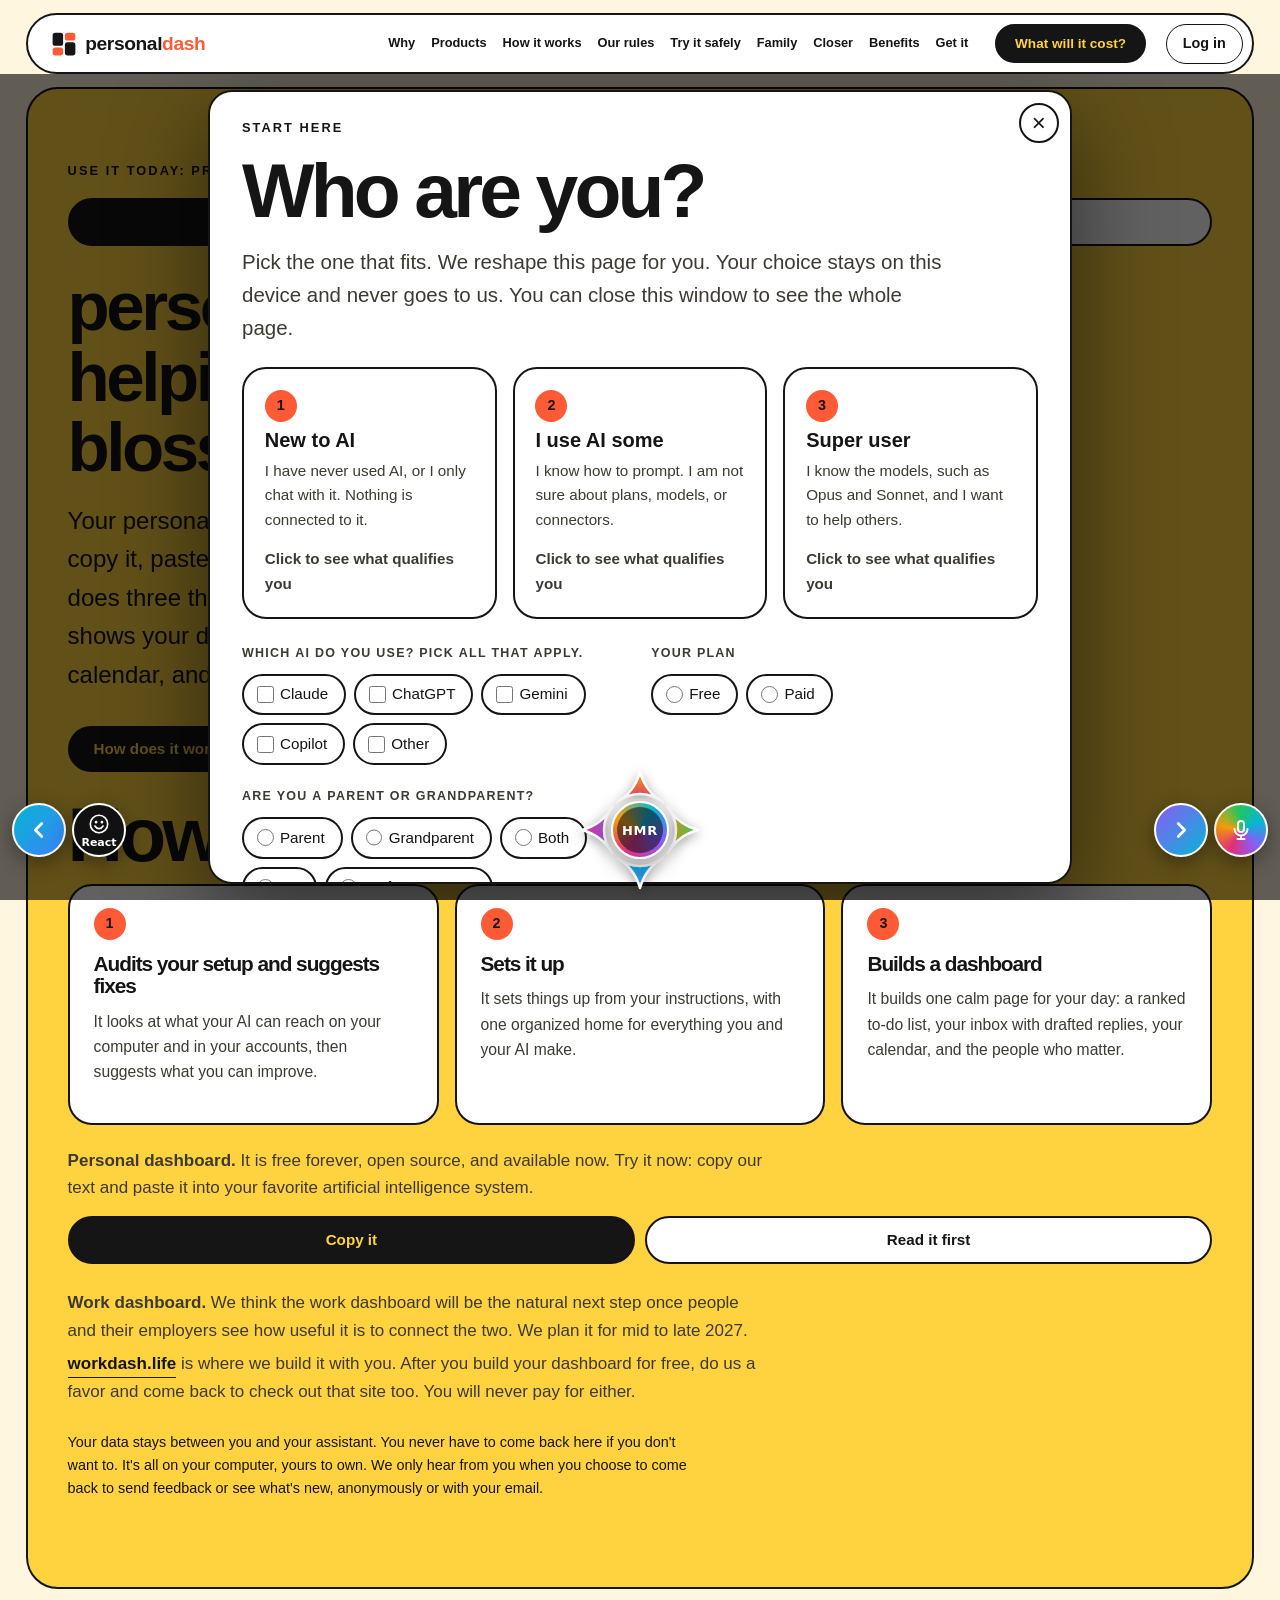
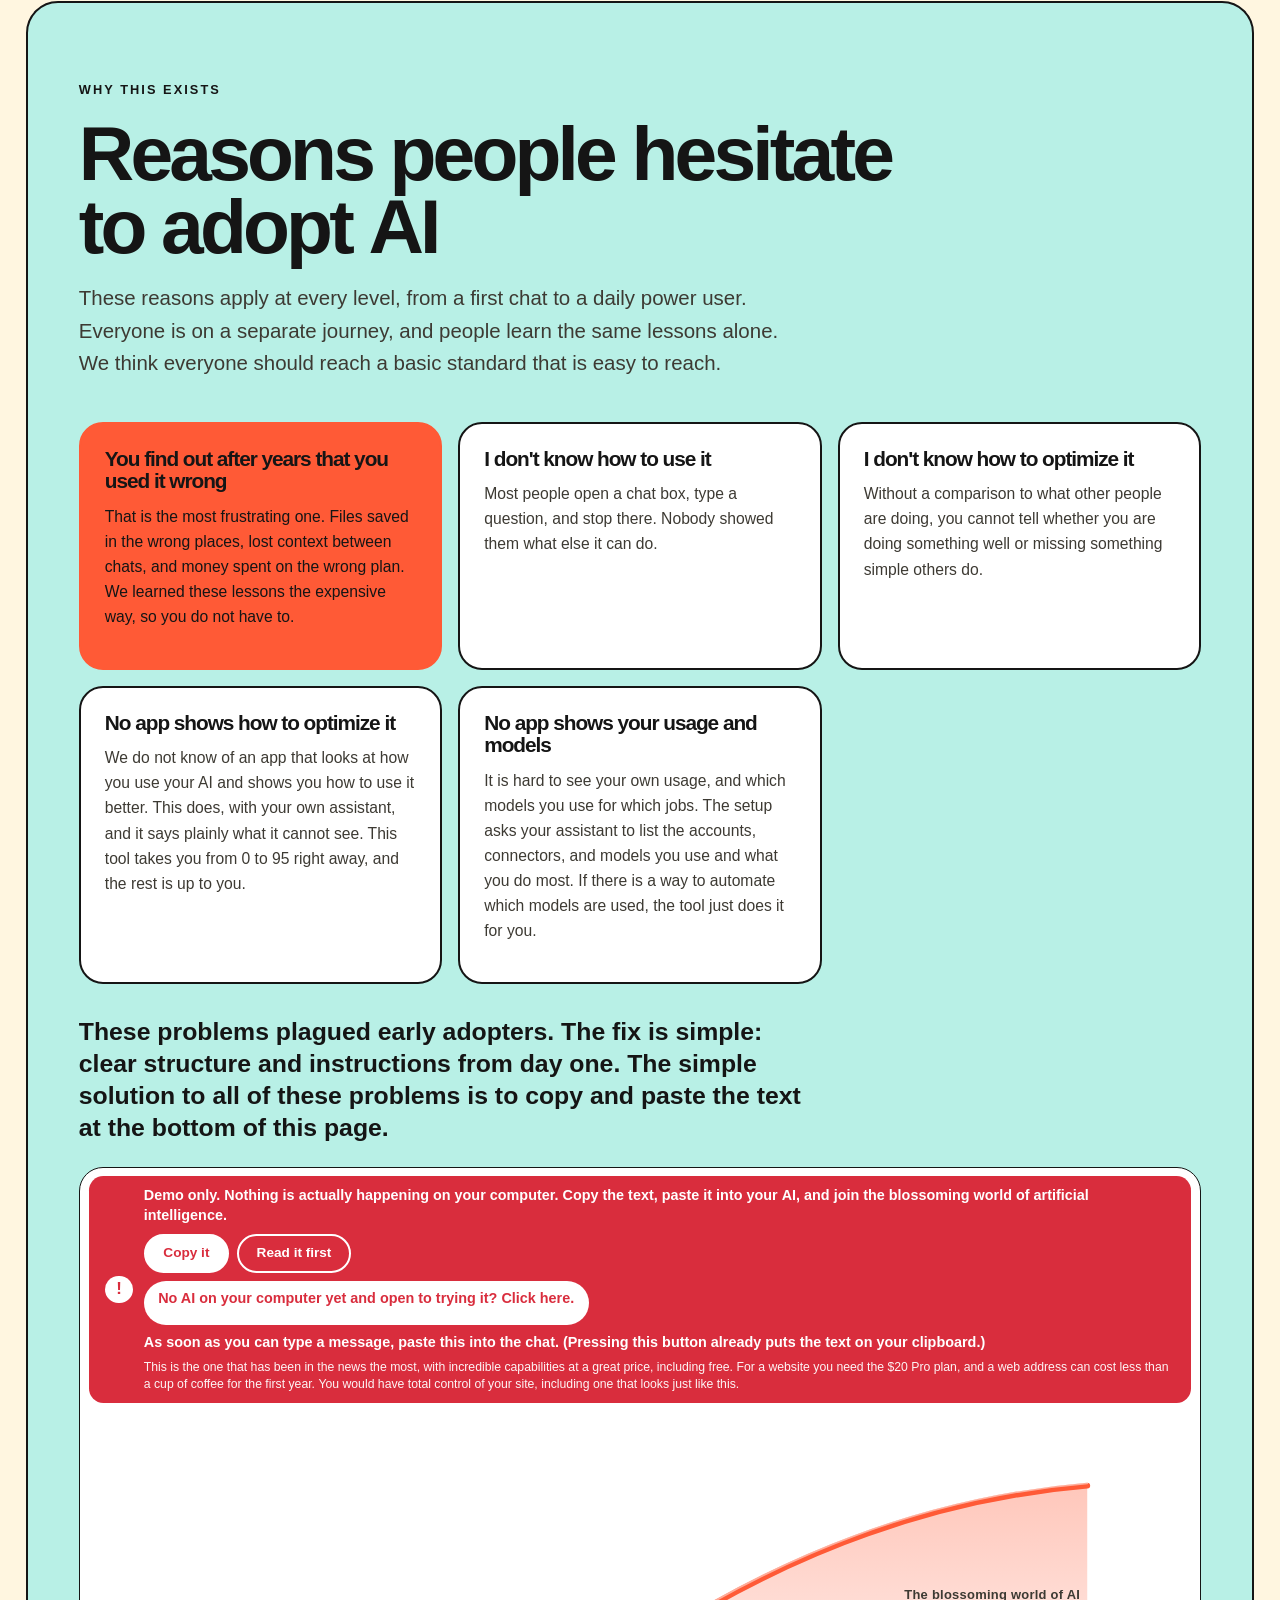
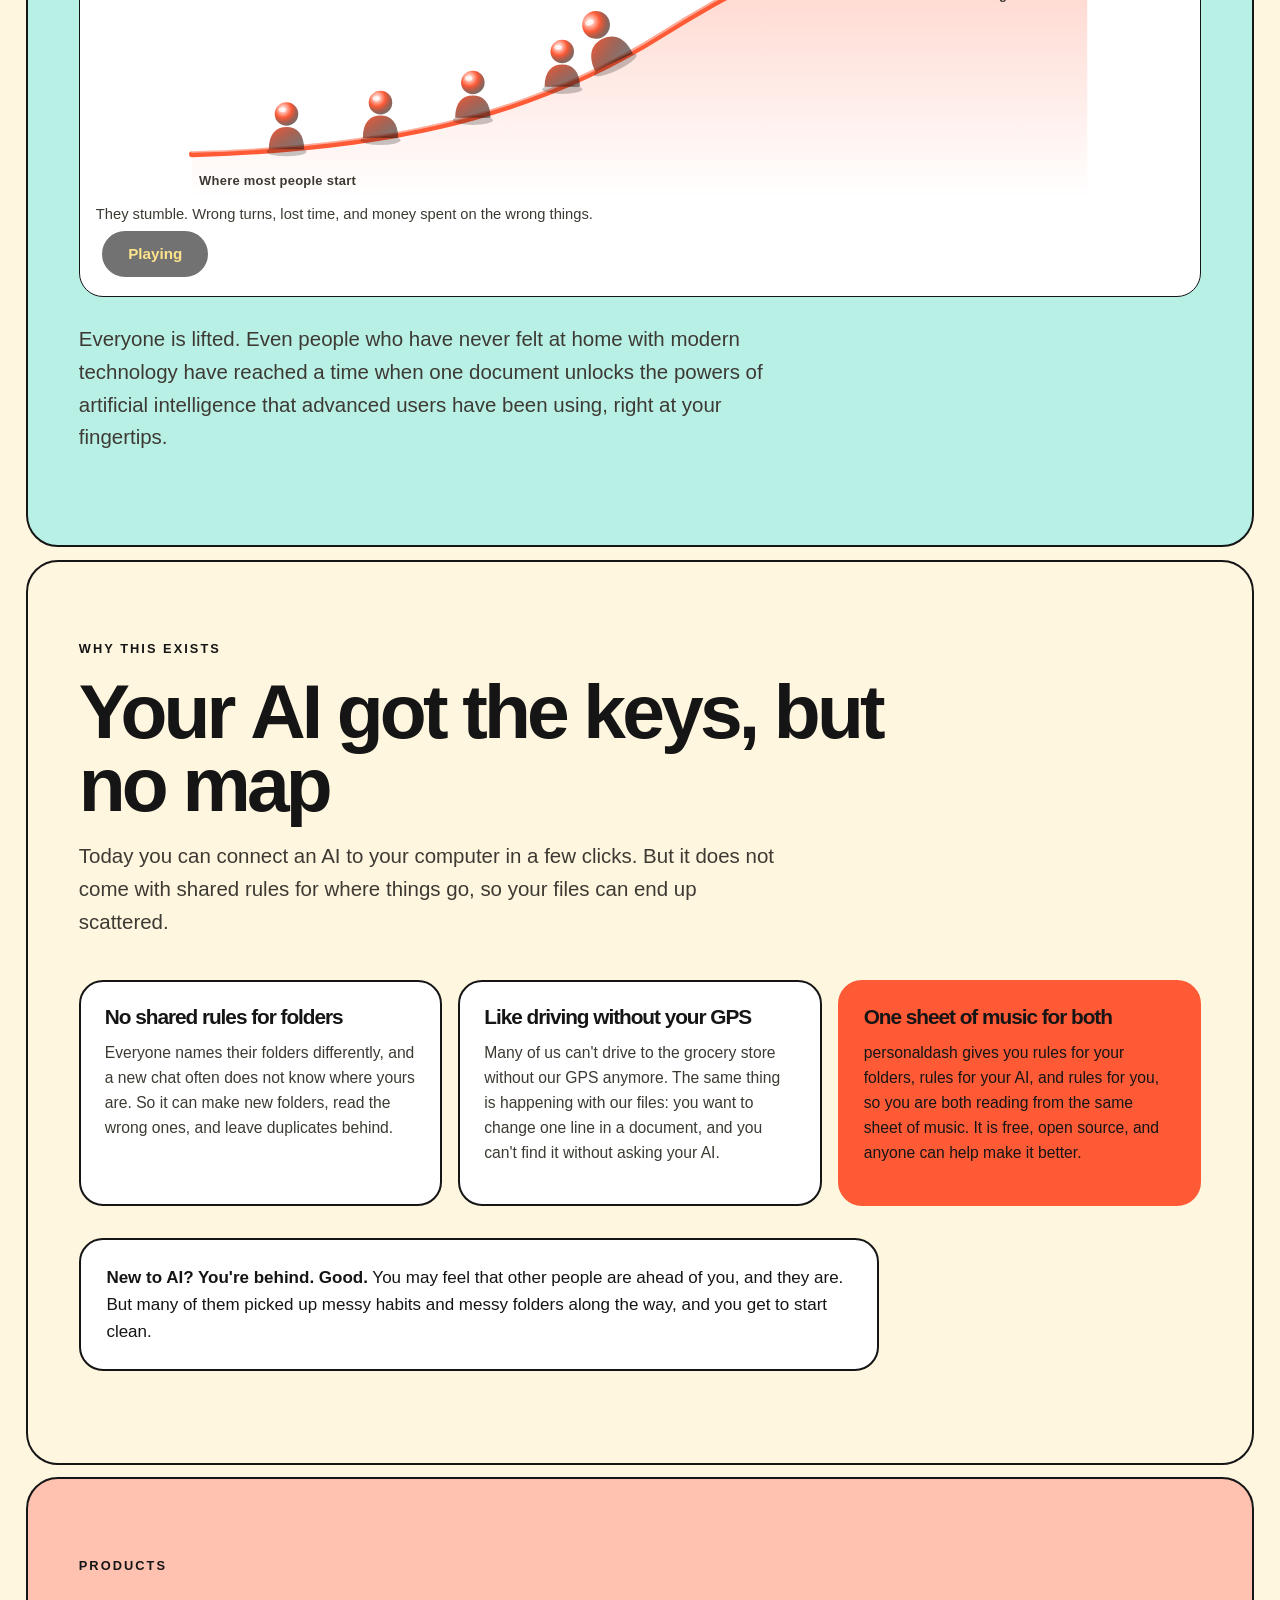
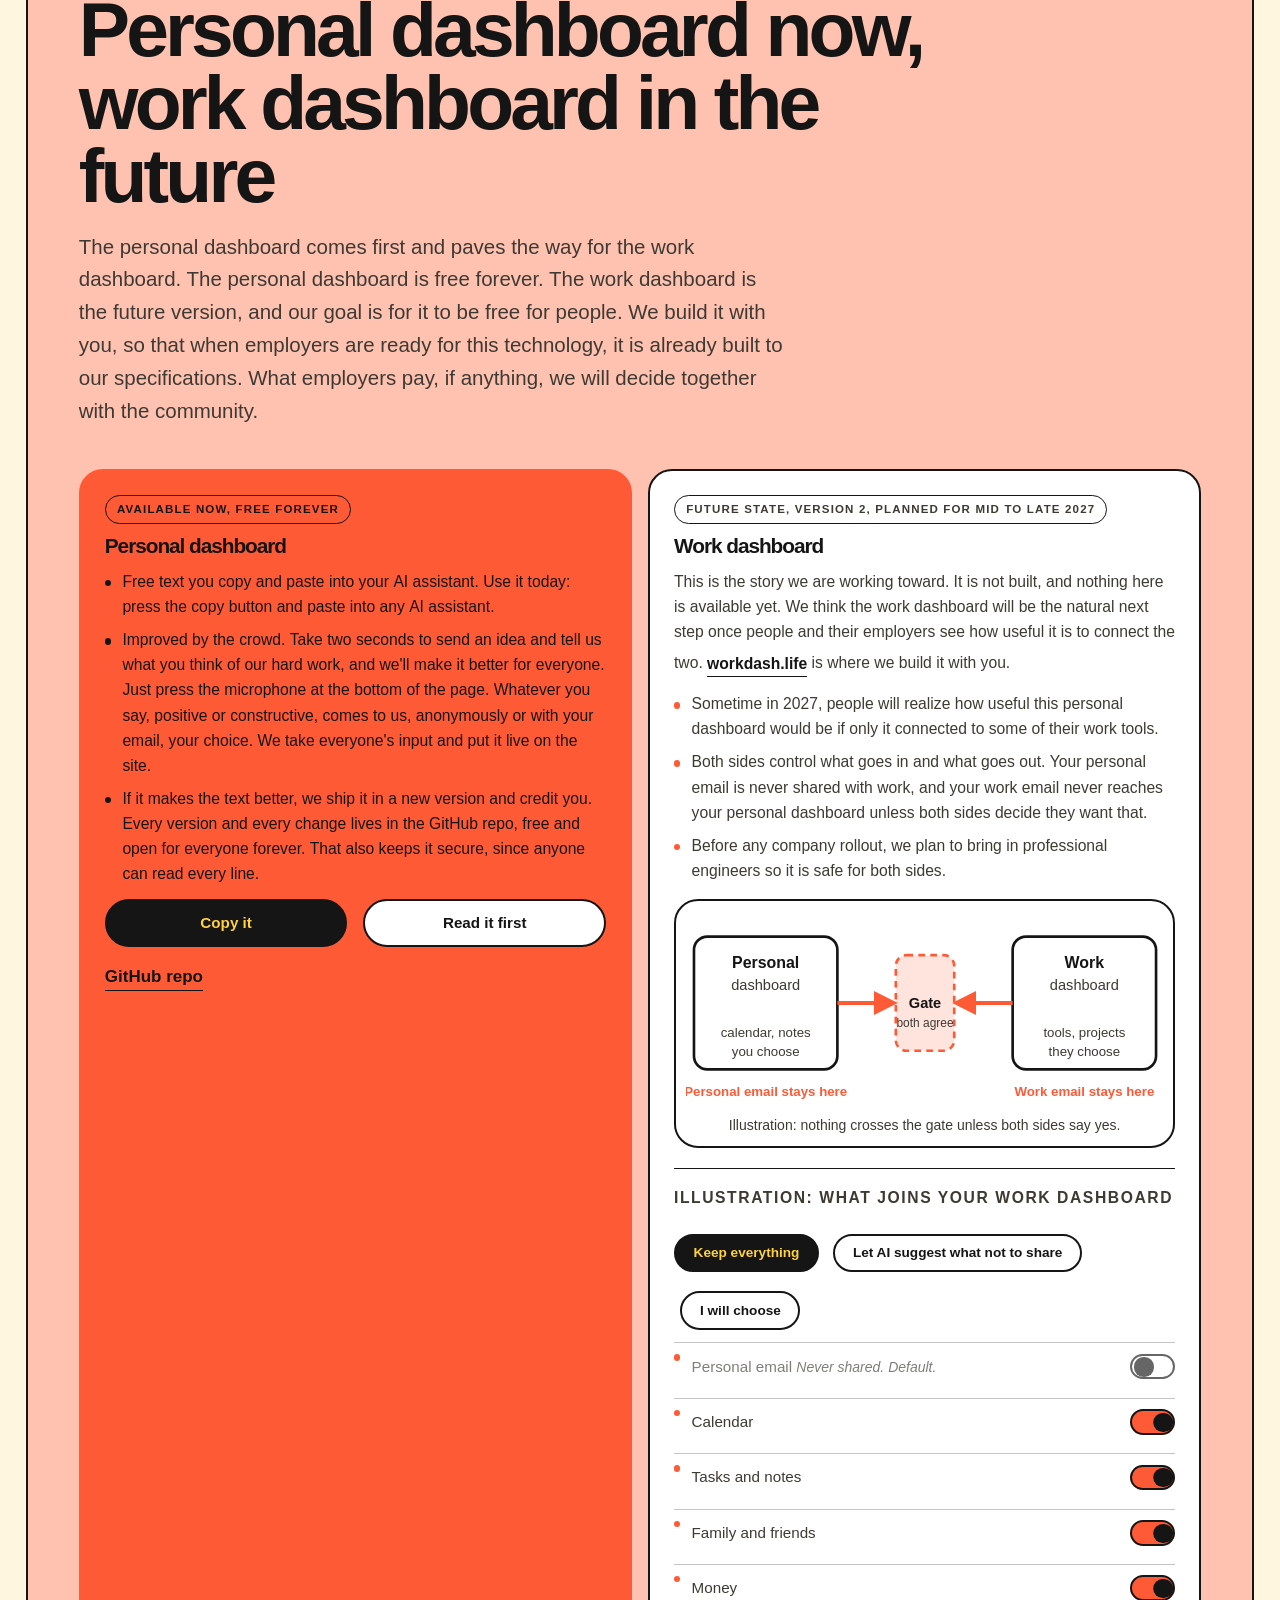
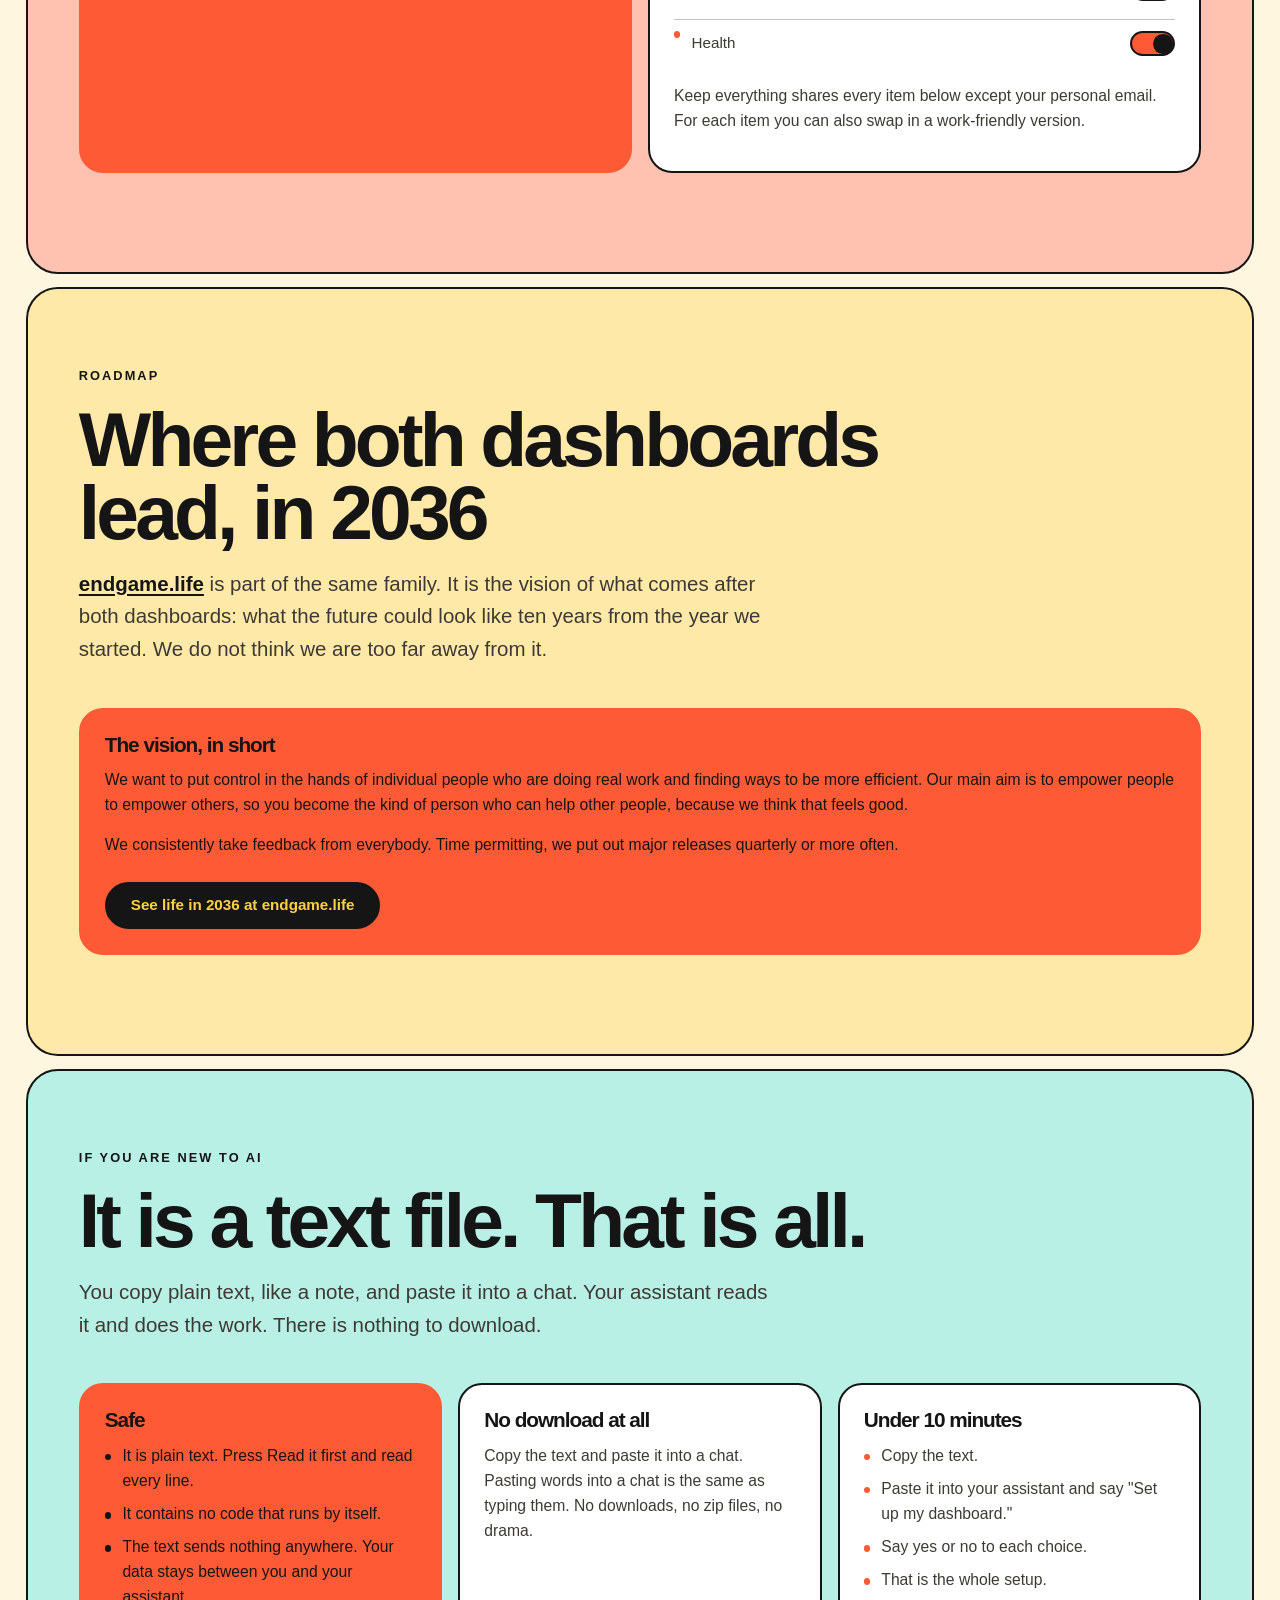
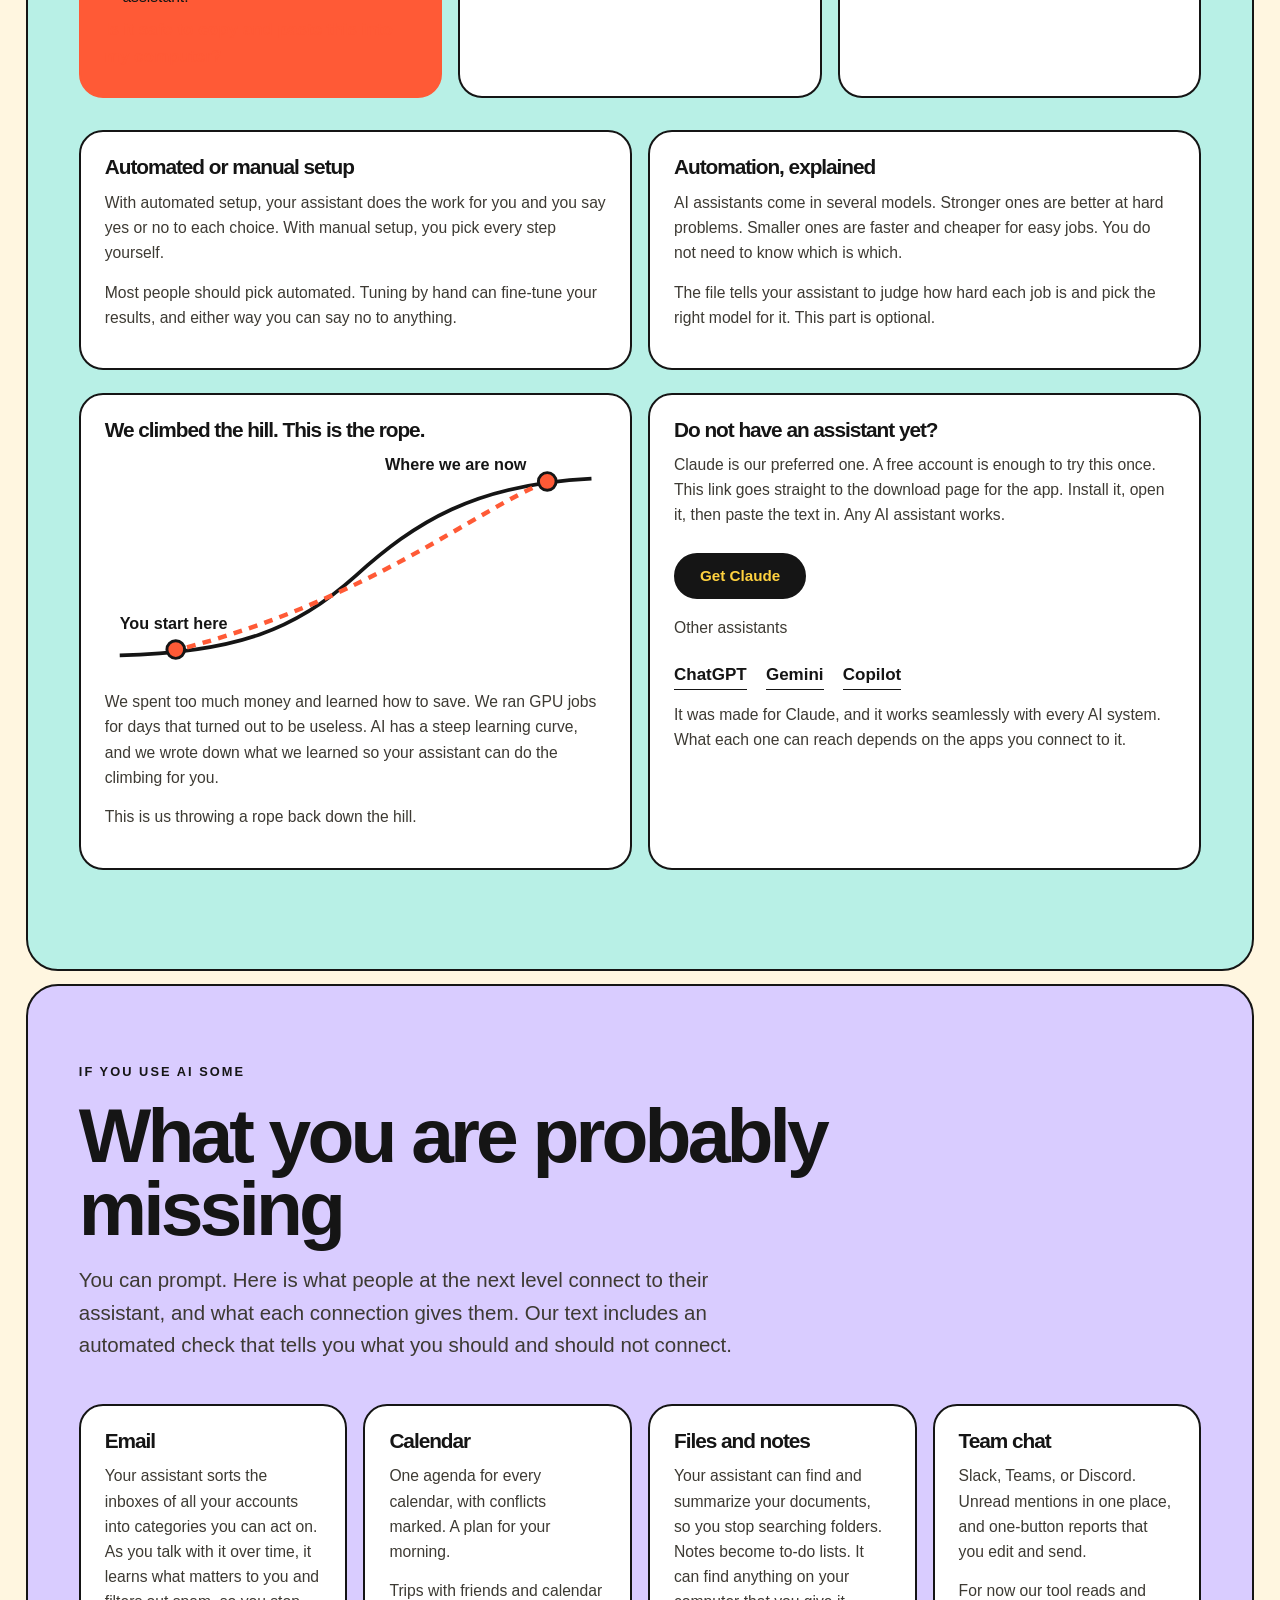
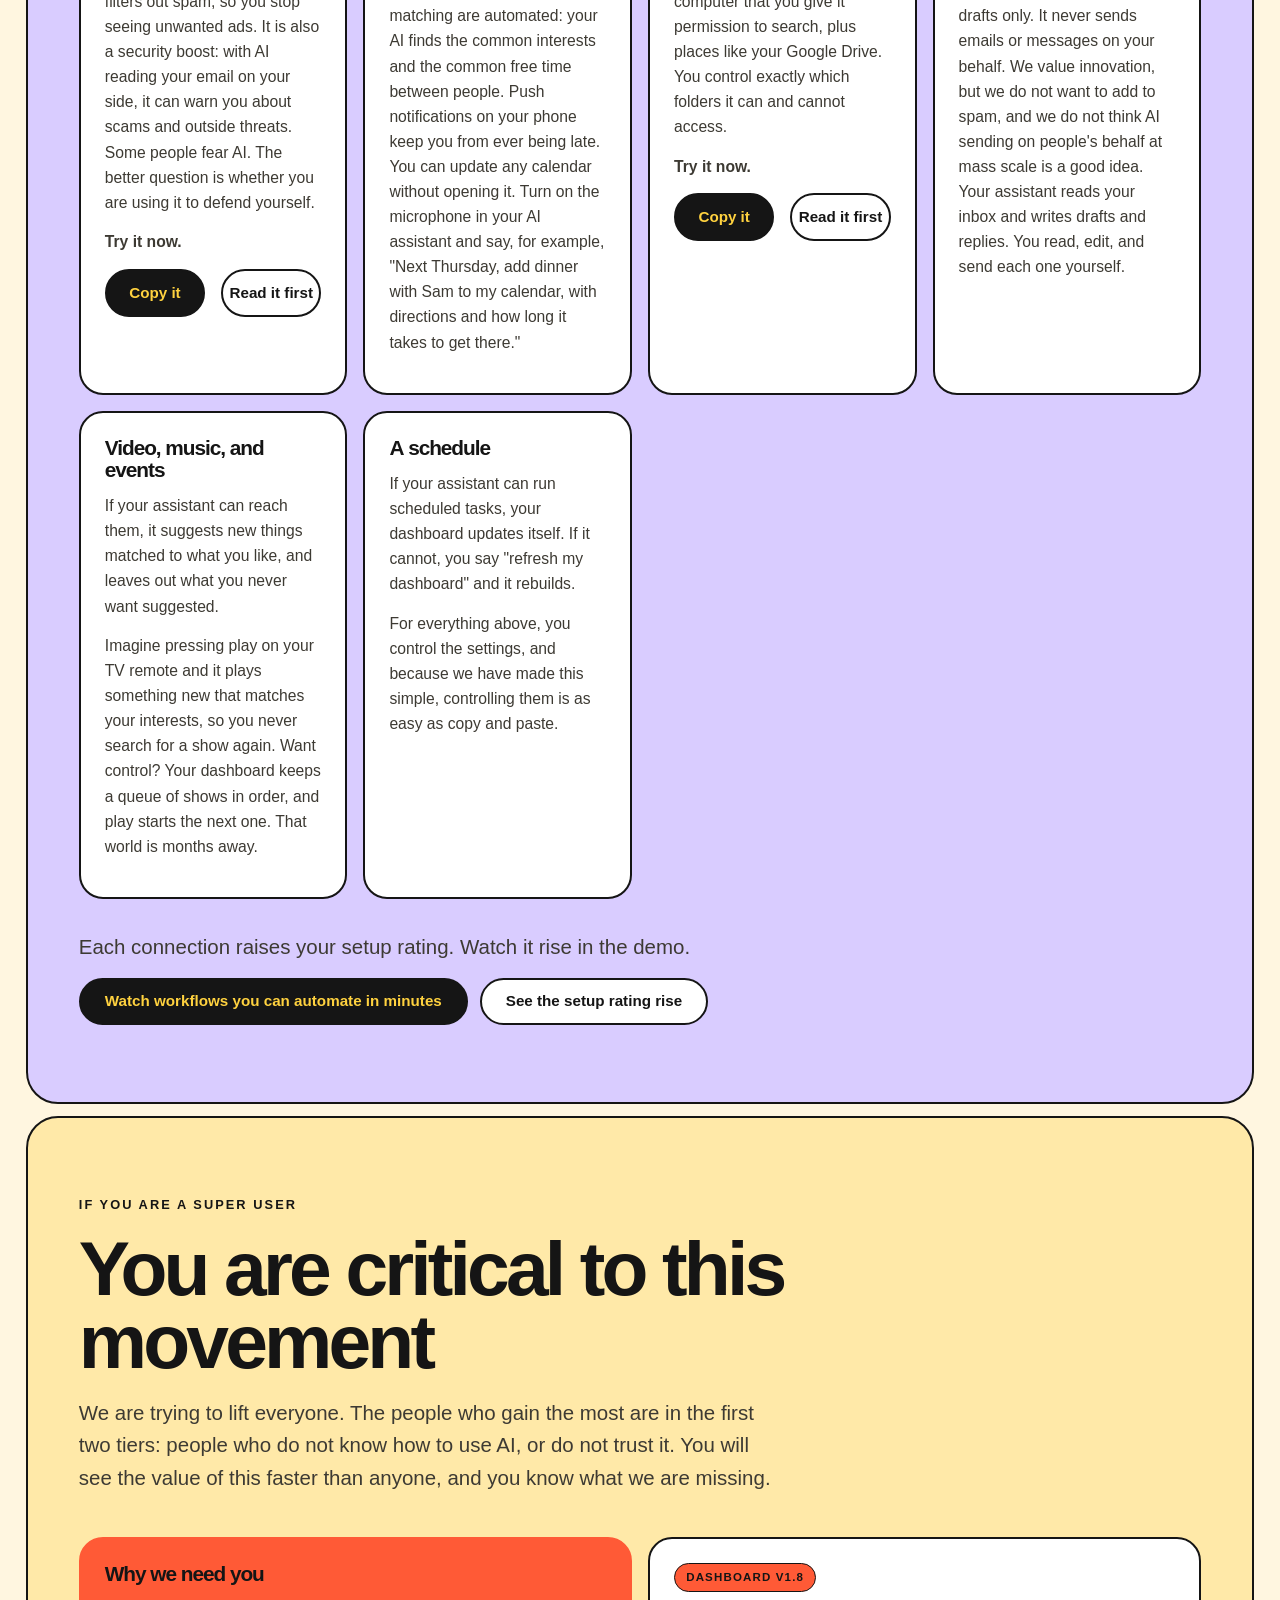
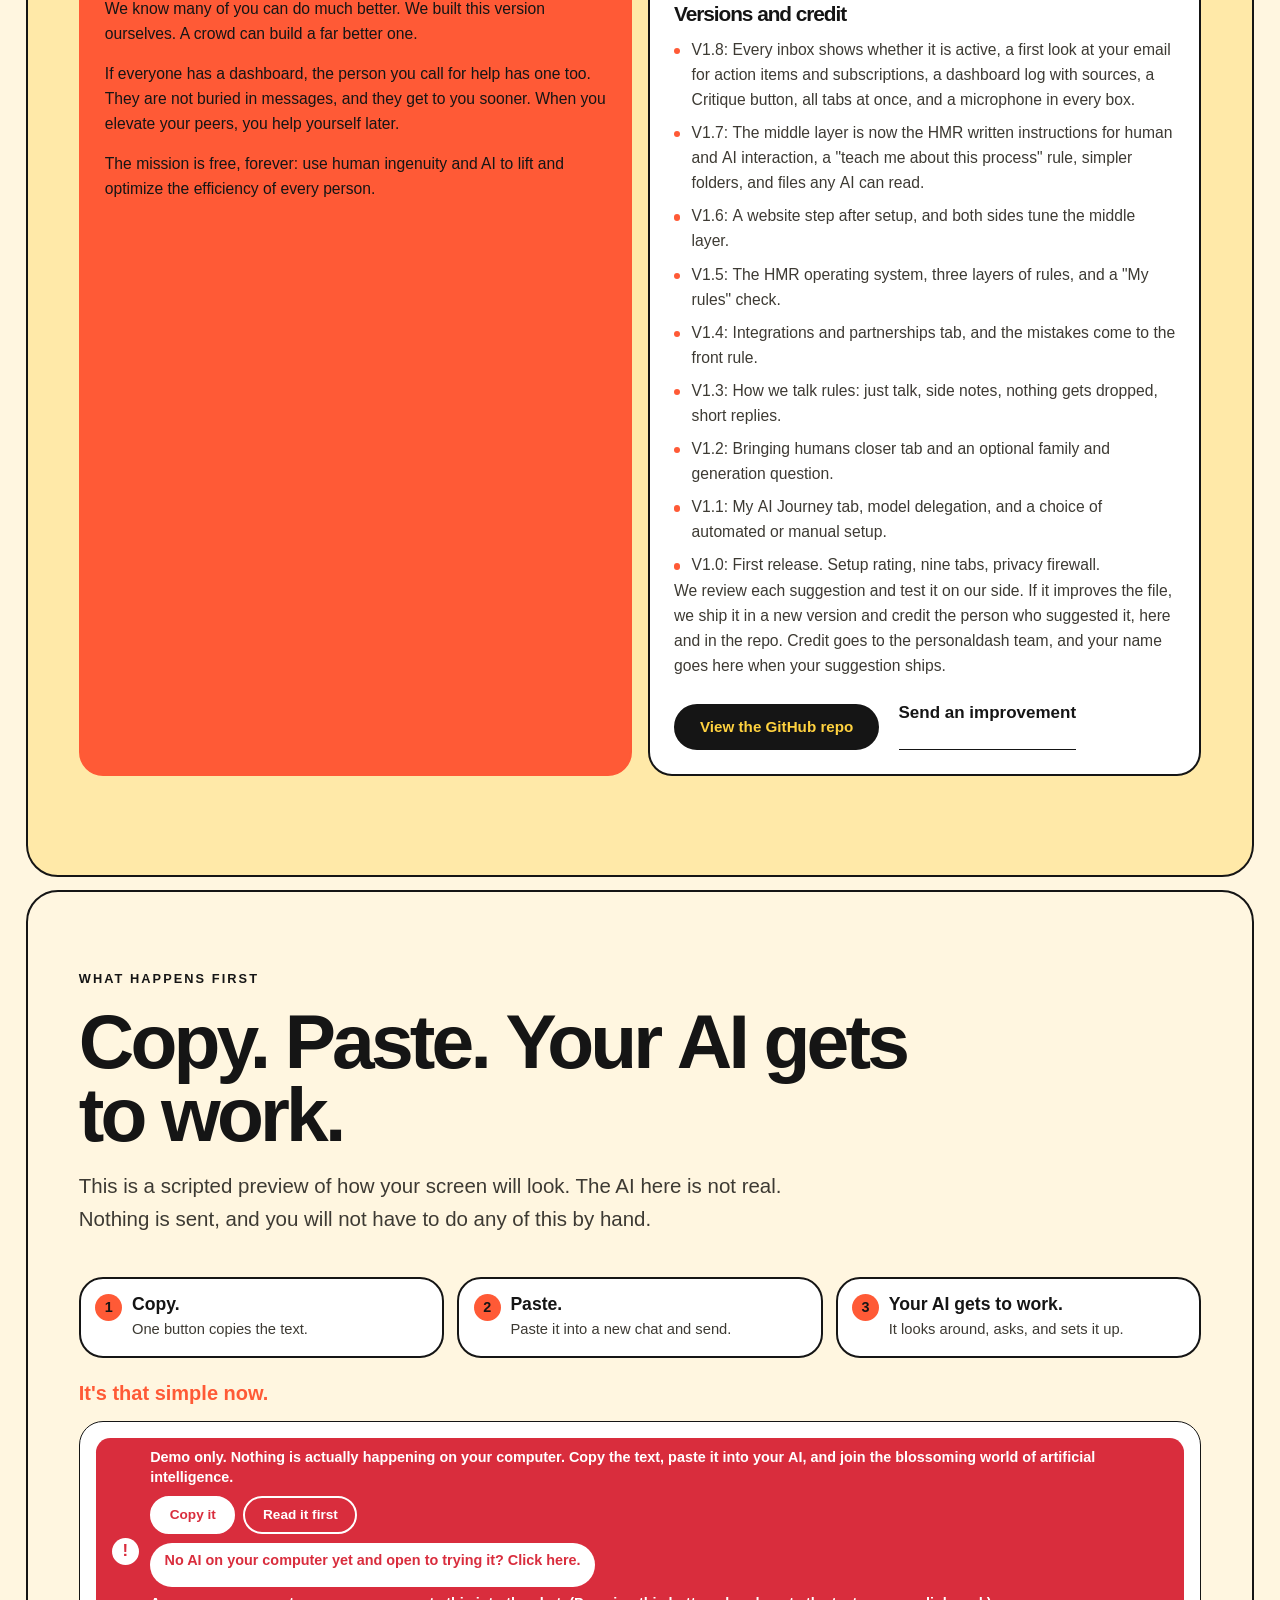
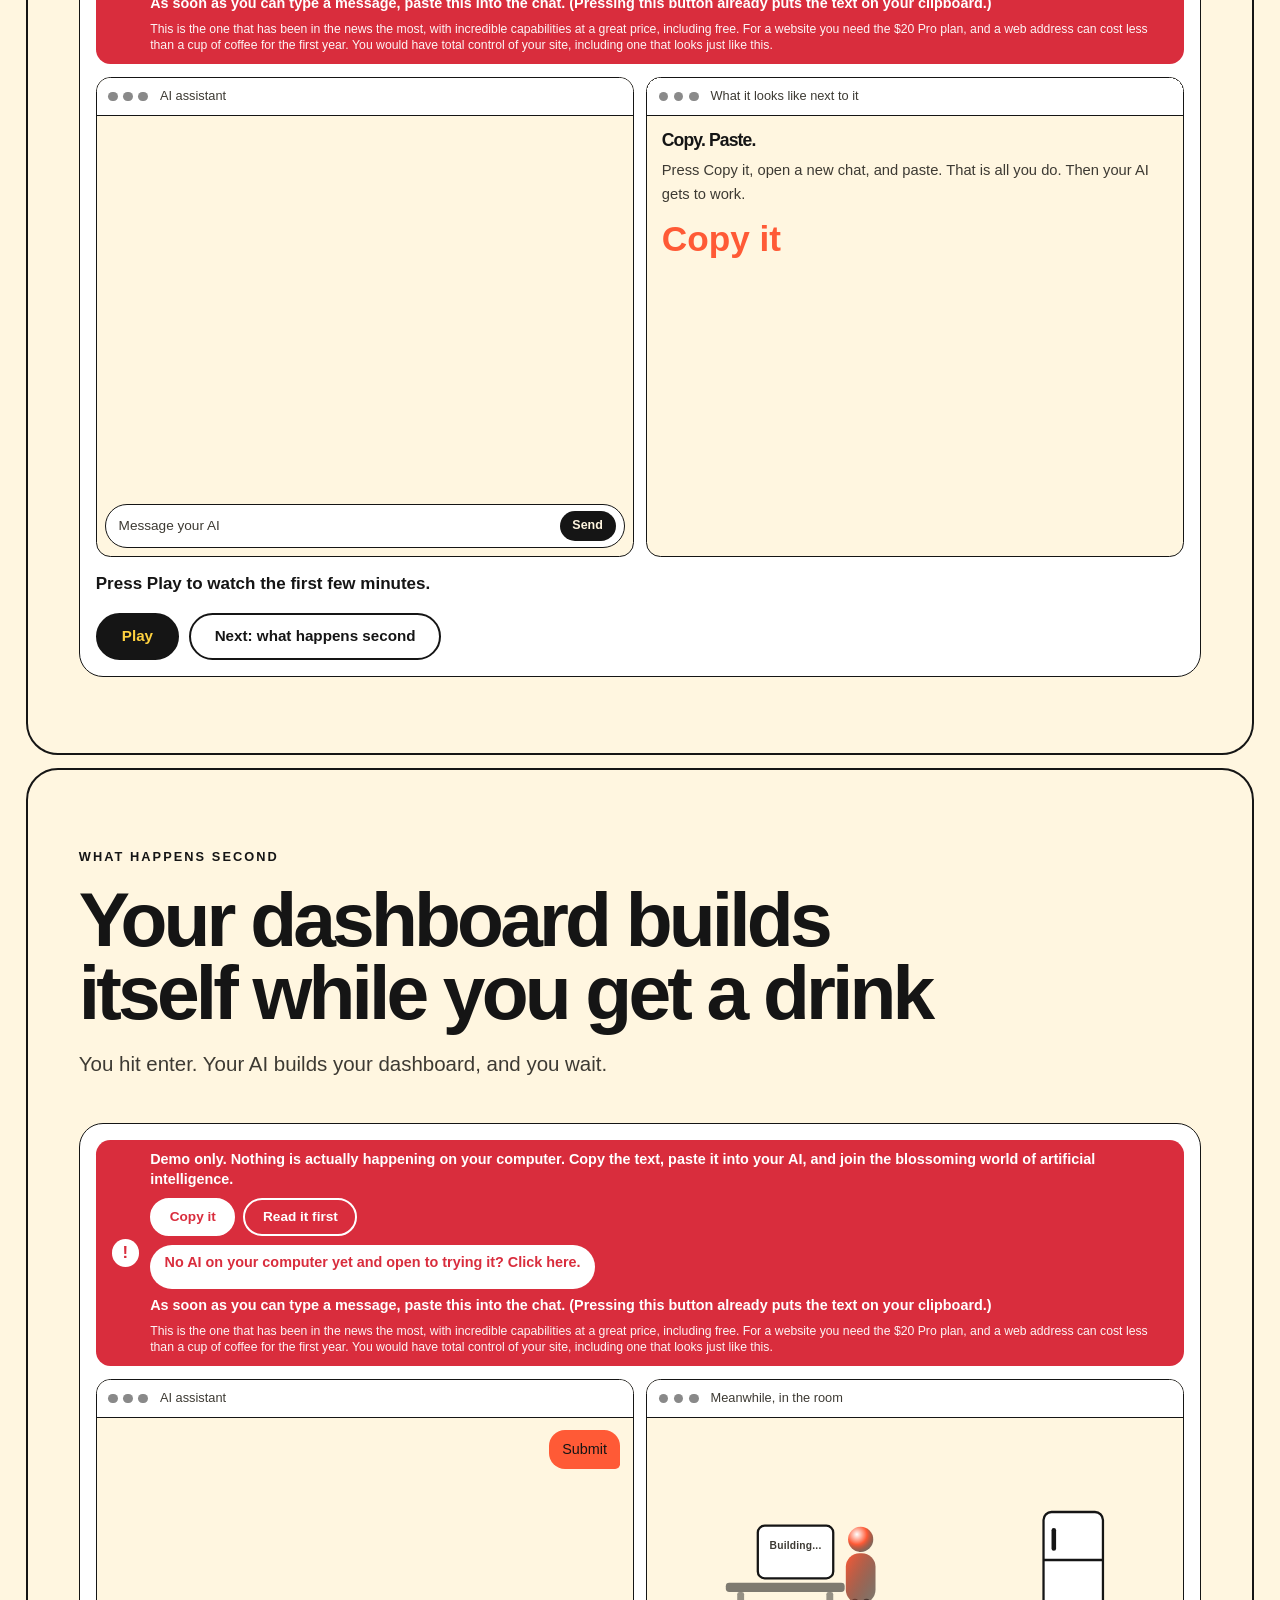
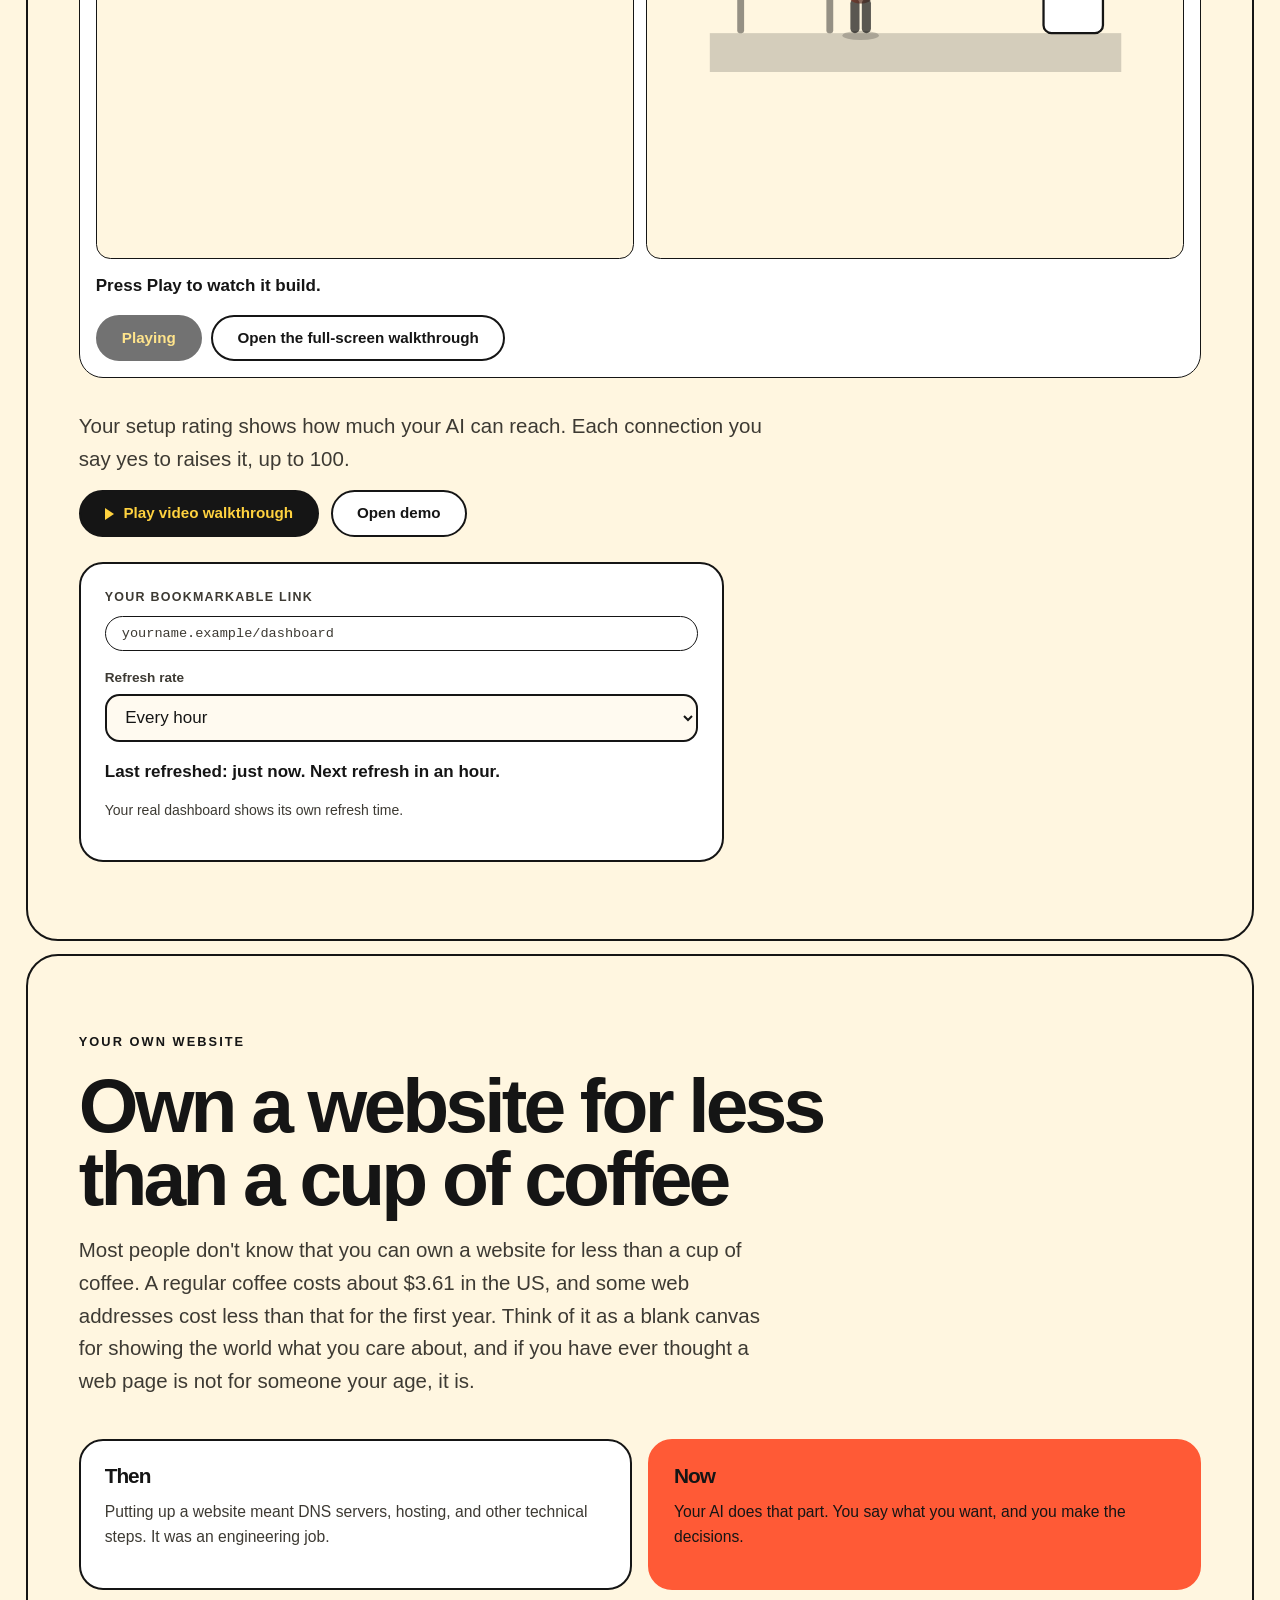
==== commit d53619b5: "Setup guide V1.7 closing message with share links; on phones the No AI button goes straight to the C" ====
--- a/index.html
+++ b/index.html
@@ -1055,6 +1055,7 @@
 .vb-cp{display:flex;flex-wrap:wrap;gap:.5rem;margin:.55rem 0 0}.vb-cp .btn{background:#fff;color:#d92d3d;border-color:#fff;font-weight:800}.vb-cp .btn:hover{background:#ffe3e6;border-color:#ffe3e6;color:#d92d3d}.vb-cp .btn.ghost{background:transparent;color:#fff;border-color:#fff}.vb-cp .btn.ghost:hover{background:rgba(255,255,255,.18);color:#fff}
 .vb-ai{display:block;margin-top:.55rem;font-weight:500}
 .vb-ai .vb-btn{display:inline-block;background:#fff;color:#d92d3d;text-decoration:none;border-radius:99px;padding:.5rem .9rem;min-height:2.75rem;line-height:1.3;font-weight:800}
+.vb-ai .vb-note{display:block;margin:.45rem 0 .2rem;font-weight:700}
 .vb-ai small{display:block;margin-top:.45rem;font-size:.85em;font-weight:500;opacity:.95}
 .wk-ill{margin:1rem 0;padding:.6rem;border:2px solid var(--line);border-radius:var(--r);background:var(--card)}
 .wk-ill svg{display:block;width:100%;height:auto;font-family:var(--body)}
@@ -1200,7 +1201,7 @@
 <p class="cx-closing">These problems plagued early adopters. The fix is simple: clear structure and instructions from day one. The simple solution to all of these problems is to copy and paste the text at the bottom of this page.</p>
 
 <figure class="cx-curve" id="cxcurve">
-<div class="vbar" role="note"><b aria-hidden="true">!</b><span>Demo only. Nothing is actually happening on your computer. Copy the text, paste it into your AI, and join the blossoming world of artificial intelligence.<span class="vb-cp"><button type="button" class="btn small" data-cpit data-closeall>Copy it</button><button type="button" class="btn small ghost" data-readfirst data-closeall>Read it first</button></span><span class="vb-ai"><a class="vb-btn" href="https://claude.ai" target="_blank" rel="noopener">No AI on your computer yet and open to trying it? Click here.</a><small>This is the one that has been in the news the most, with incredible capabilities at a great price, including free. For a website you need the $20 Pro plan, and a web address can cost less than a cup of coffee for the first year. You would have total control of your site, including one that looks just like this.</small></span></span></div>
+<div class="vbar" role="note"><b aria-hidden="true">!</b><span>Demo only. Nothing is actually happening on your computer. Copy the text, paste it into your AI, and join the blossoming world of artificial intelligence.<span class="vb-cp"><button type="button" class="btn small" data-cpit data-closeall>Copy it</button><button type="button" class="btn small ghost" data-readfirst data-closeall>Read it first</button></span><span class="vb-ai"><a class="vb-btn" data-getclaude href="https://claude.ai" target="_blank" rel="noopener">No AI on your computer yet and open to trying it? Click here.</a><span class="vb-note">As soon as you can type a message, paste this into the chat. (Pressing this button already puts the text on your clipboard.)</span><small>This is the one that has been in the news the most, with incredible capabilities at a great price, including free. For a website you need the $20 Pro plan, and a web address can cost less than a cup of coffee for the first year. You would have total control of your site, including one that looks just like this.</small></span></span></div>
 <svg viewBox="0 -26 800 326" role="img" aria-labelledby="cxct cxcd" preserveAspectRatio="xMidYMid meet" style="overflow:visible">
 <title id="cxct">The AI learning curve: one person forges the path, stumbles, reaches the top, and pulls others up</title>
 <desc id="cxcd">A rising curve. A figure climbs from the bottom, stumbles, climbs again, reaches the top, and then reaches down and lifts the other figures up the curve.</desc>
@@ -1377,7 +1378,7 @@
 <ol class="cx-steps3" aria-label="The three steps"><li><b>Copy.</b><span>One button copies the text.</span></li><li><b>Paste.</b><span>Paste it into a new chat and send.</span></li><li><b>Your AI gets to work.</b><span>It looks around, asks, and sets it up.</span></li></ol>
 <p class="cx-simple">It's that simple now.</p>
 <div class="cx-player" id="p1">
-<div class="vbar" role="note"><b aria-hidden="true">!</b><span>Demo only. Nothing is actually happening on your computer. Copy the text, paste it into your AI, and join the blossoming world of artificial intelligence.<span class="vb-cp"><button type="button" class="btn small" data-cpit data-closeall>Copy it</button><button type="button" class="btn small ghost" data-readfirst data-closeall>Read it first</button></span><span class="vb-ai"><a class="vb-btn" href="https://claude.ai" target="_blank" rel="noopener">No AI on your computer yet and open to trying it? Click here.</a><small>This is the one that has been in the news the most, with incredible capabilities at a great price, including free. For a website you need the $20 Pro plan, and a web address can cost less than a cup of coffee for the first year. You would have total control of your site, including one that looks just like this.</small></span></span></div>
+<div class="vbar" role="note"><b aria-hidden="true">!</b><span>Demo only. Nothing is actually happening on your computer. Copy the text, paste it into your AI, and join the blossoming world of artificial intelligence.<span class="vb-cp"><button type="button" class="btn small" data-cpit data-closeall>Copy it</button><button type="button" class="btn small ghost" data-readfirst data-closeall>Read it first</button></span><span class="vb-ai"><a class="vb-btn" data-getclaude href="https://claude.ai" target="_blank" rel="noopener">No AI on your computer yet and open to trying it? Click here.</a><span class="vb-note">As soon as you can type a message, paste this into the chat. (Pressing this button already puts the text on your clipboard.)</span><small>This is the one that has been in the news the most, with incredible capabilities at a great price, including free. For a website you need the $20 Pro plan, and a web address can cost less than a cup of coffee for the first year. You would have total control of your site, including one that looks just like this.</small></span></span></div>
 <div class="cx-stage" id="p1-stage">
 <div class="cx-win"><div class="cx-wh"><i></i><i></i><i></i><span>AI assistant</span></div><div class="cx-chat" id="p1-chat"></div><div class="cx-input"><span class="cx-typed" id="p1-in">Message your AI</span><b class="cx-sendb" id="p1-send">Send</b></div></div>
 <div class="cx-win"><div class="cx-wh"><i></i><i></i><i></i><span>What it looks like next to it</span></div><div class="cx-nar" id="p1-nar"></div></div>
@@ -1393,7 +1394,7 @@
 <h2>Your dashboard builds itself while you get a drink</h2>
 <p class="lead">You hit enter. Your AI builds your dashboard, and you wait.</p></div>
 <div class="cx-player" id="p2">
-<div class="vbar" role="note"><b aria-hidden="true">!</b><span>Demo only. Nothing is actually happening on your computer. Copy the text, paste it into your AI, and join the blossoming world of artificial intelligence.<span class="vb-cp"><button type="button" class="btn small" data-cpit data-closeall>Copy it</button><button type="button" class="btn small ghost" data-readfirst data-closeall>Read it first</button></span><span class="vb-ai"><a class="vb-btn" href="https://claude.ai" target="_blank" rel="noopener">No AI on your computer yet and open to trying it? Click here.</a><small>This is the one that has been in the news the most, with incredible capabilities at a great price, including free. For a website you need the $20 Pro plan, and a web address can cost less than a cup of coffee for the first year. You would have total control of your site, including one that looks just like this.</small></span></span></div>
+<div class="vbar" role="note"><b aria-hidden="true">!</b><span>Demo only. Nothing is actually happening on your computer. Copy the text, paste it into your AI, and join the blossoming world of artificial intelligence.<span class="vb-cp"><button type="button" class="btn small" data-cpit data-closeall>Copy it</button><button type="button" class="btn small ghost" data-readfirst data-closeall>Read it first</button></span><span class="vb-ai"><a class="vb-btn" data-getclaude href="https://claude.ai" target="_blank" rel="noopener">No AI on your computer yet and open to trying it? Click here.</a><span class="vb-note">As soon as you can type a message, paste this into the chat. (Pressing this button already puts the text on your clipboard.)</span><small>This is the one that has been in the news the most, with incredible capabilities at a great price, including free. For a website you need the $20 Pro plan, and a web address can cost less than a cup of coffee for the first year. You would have total control of your site, including one that looks just like this.</small></span></span></div>
 <div class="cx-stage" id="p2-stage">
 <div class="cx-win"><div class="cx-wh"><i></i><i></i><i></i><span>AI assistant</span></div><div class="cx-chat" id="p2-chat"></div></div>
 <div class="cx-win"><div class="cx-wh"><i></i><i></i><i></i><span>Meanwhile, in the room</span></div><div class="cx-nar" id="p2-nar">
@@ -2326,6 +2327,7 @@
 }
 document.addEventListener('click',function(e){
   var c=e.target.closest('[data-cpit]');if(c){e.preventDefault();copyNow();return}
+  var g=e.target.closest('a[data-getclaude]');if(g){copyNow();return}
   var r=e.target.closest('[data-readfirst]');if(r){e.preventDefault();openRead();return}
   var a=e.target.closest('a[data-scroll]');if(a){var t=document.getElementById(a.getAttribute('href').slice(1));if(t){e.preventDefault();try{t.scrollIntoView({behavior:RM?'auto':'smooth',block:'start'})}catch(x){t.scrollIntoView()}}}
 });
@@ -2612,6 +2614,11 @@
   setTimeout(function(){$$('.cx-rv:not(.in)').forEach(function(el){var r=el.getBoundingClientRect();if(r.top<innerHeight)el.classList.add('in')})},1500);
 })();
 })();
+
+/* No-AI button: on a phone, go straight to the Claude app's download page. */
+(function(){var ua=navigator.userAgent||'',ios=/iPhone|iPad|iPod/.test(ua)||(/Macintosh/.test(ua)&&navigator.maxTouchPoints>1),and=/Android/.test(ua);
+if(!ios&&!and)return;var u=ios?'https://apps.apple.com/app/id6473753684':'https://play.google.com/store/apps/details?id=com.anthropic.claude';
+document.querySelectorAll('a[data-getclaude]').forEach(function(a){a.href=u;a.textContent='No AI on your phone yet and open to trying it? Get the free Claude app here.'})})();
 </script>
 <script src="https://claudebomb.com/v6/funsies.js?v=1" defer></script>
 <script src="hmr-dock.js?v=6.8.2" data-site="personaldash.life" defer></script>
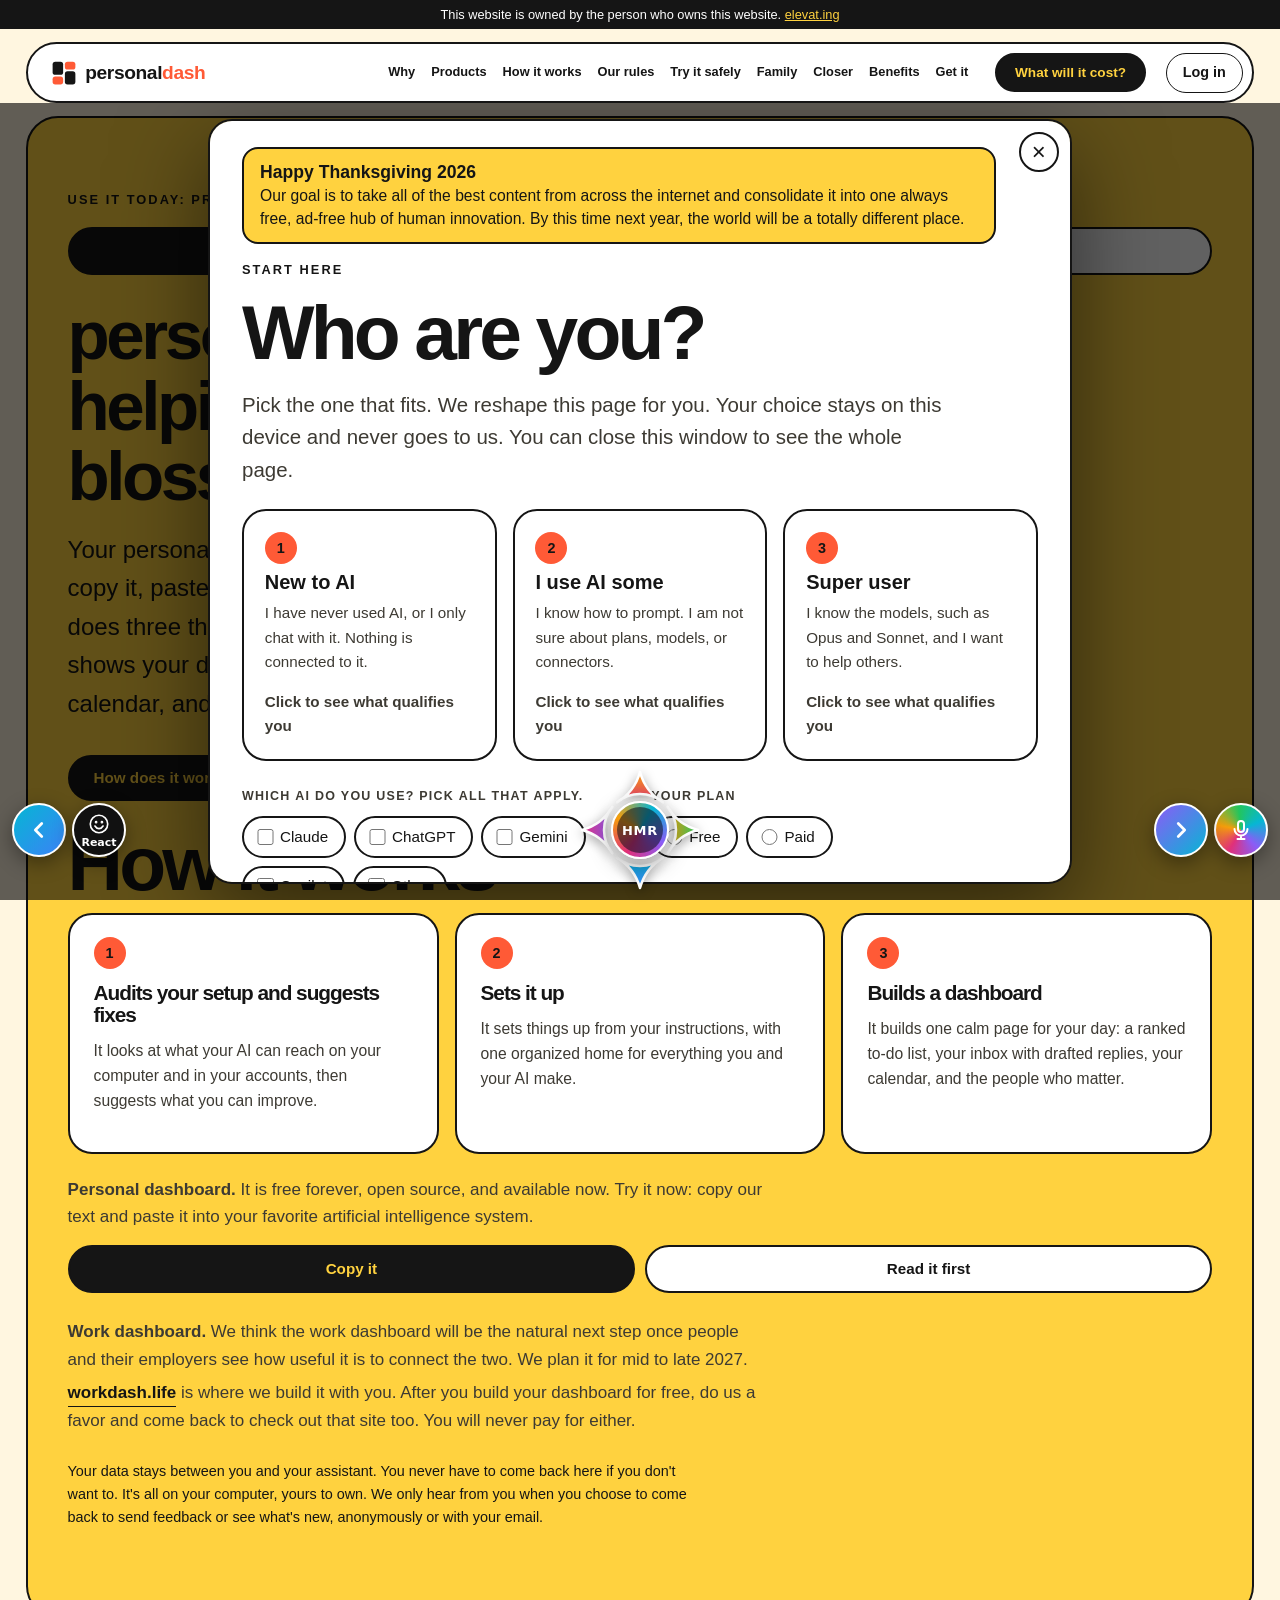
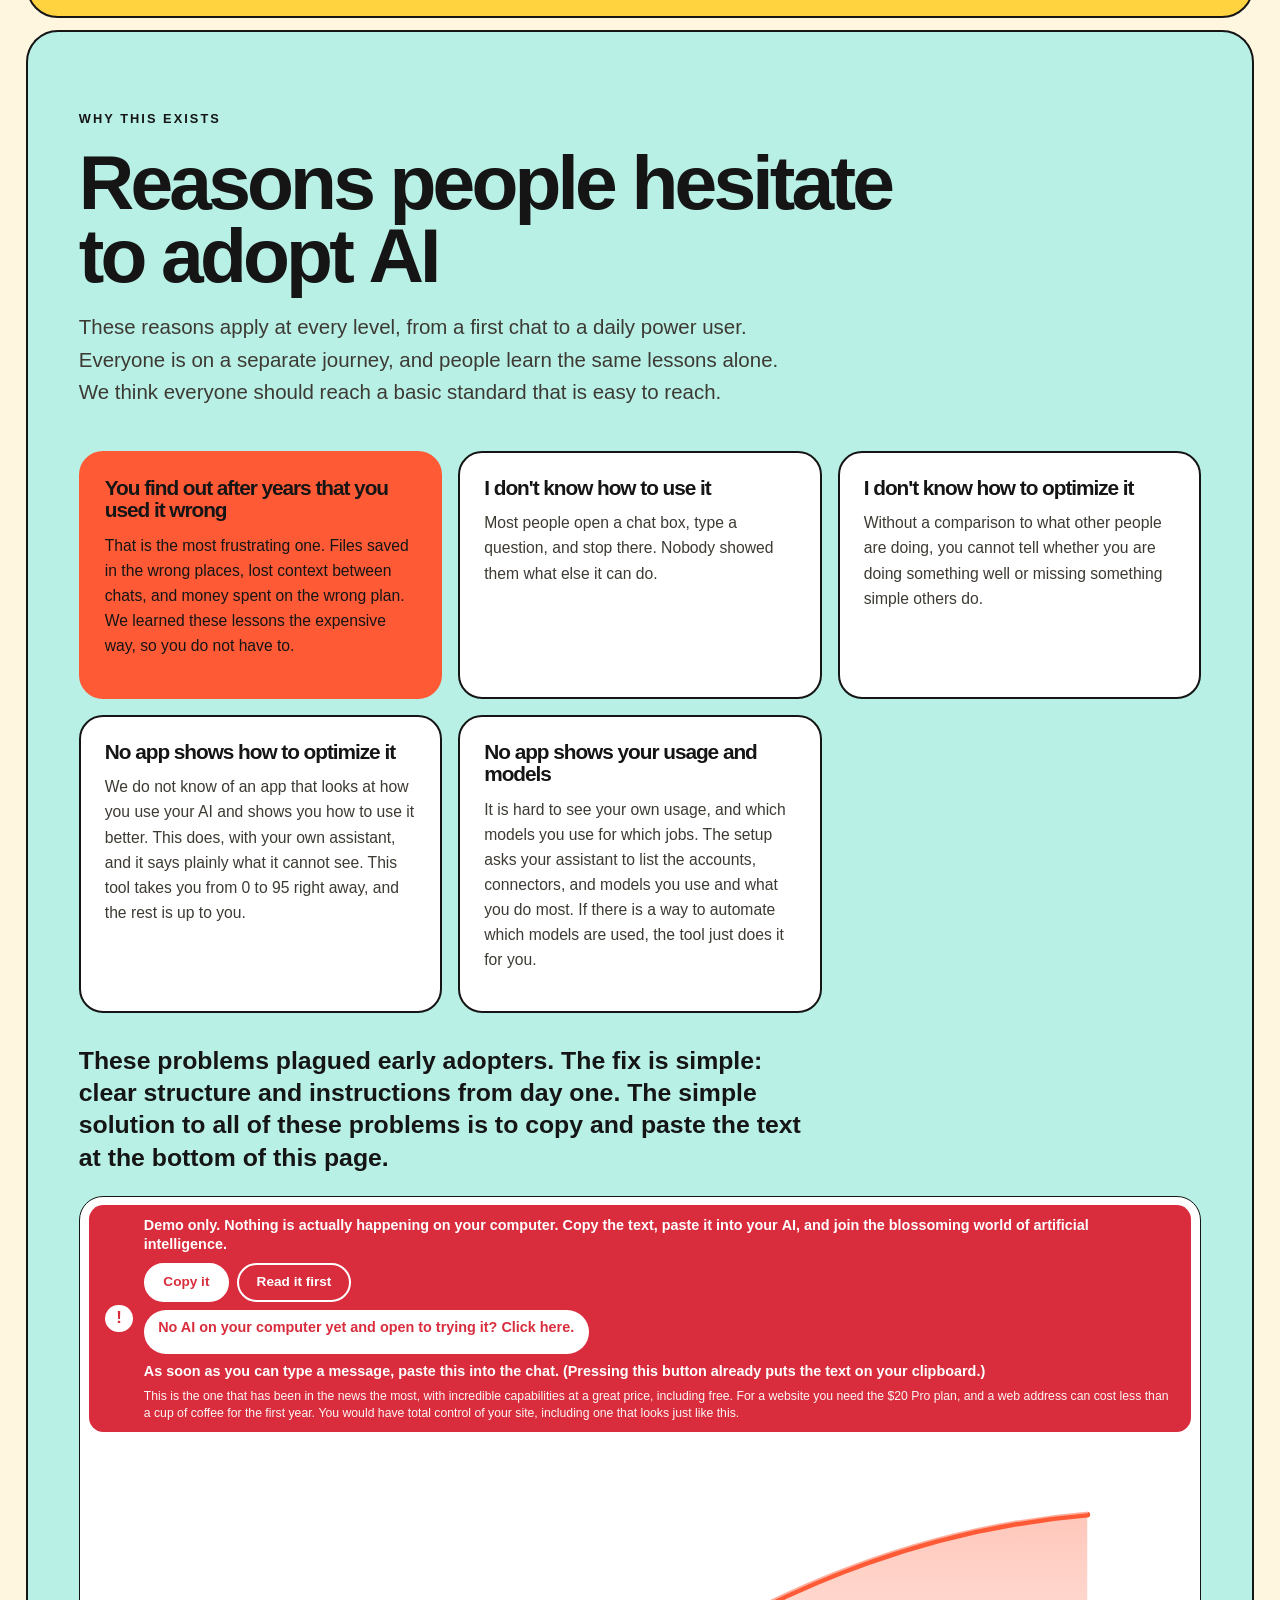
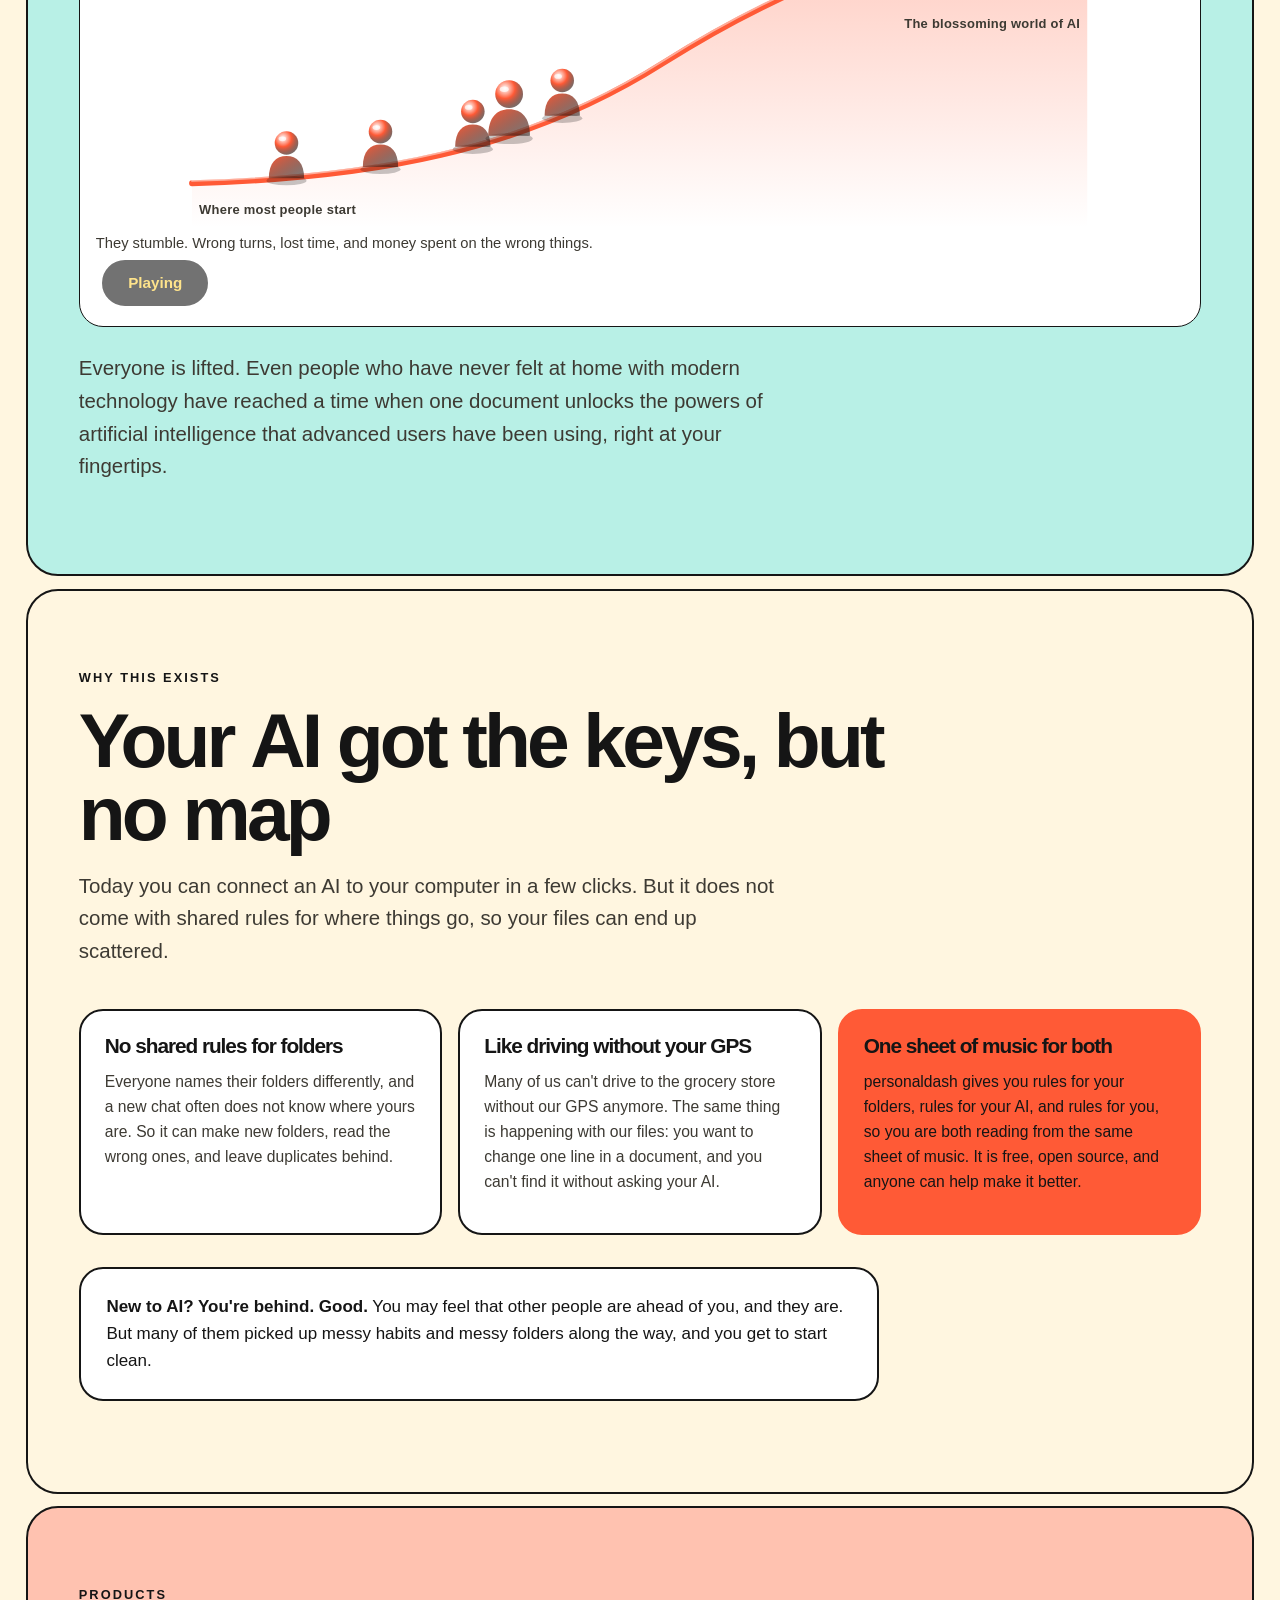
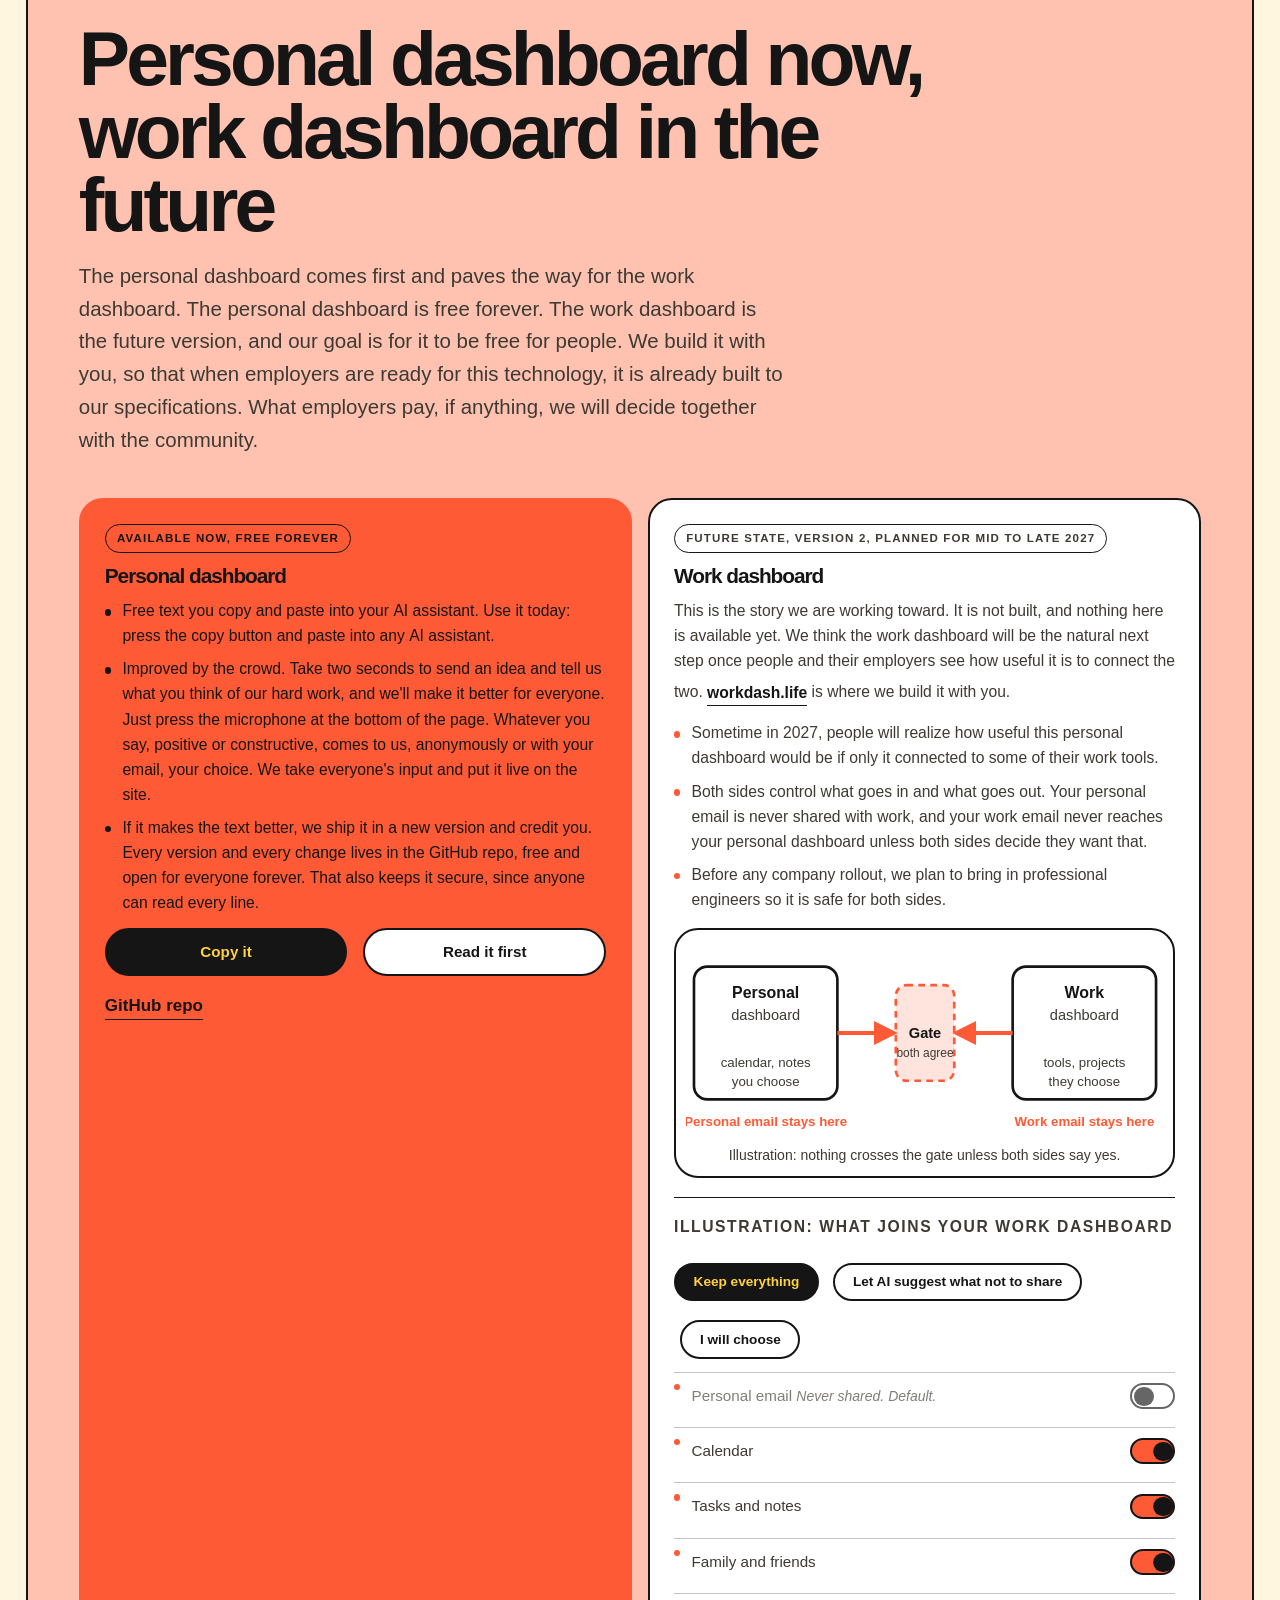
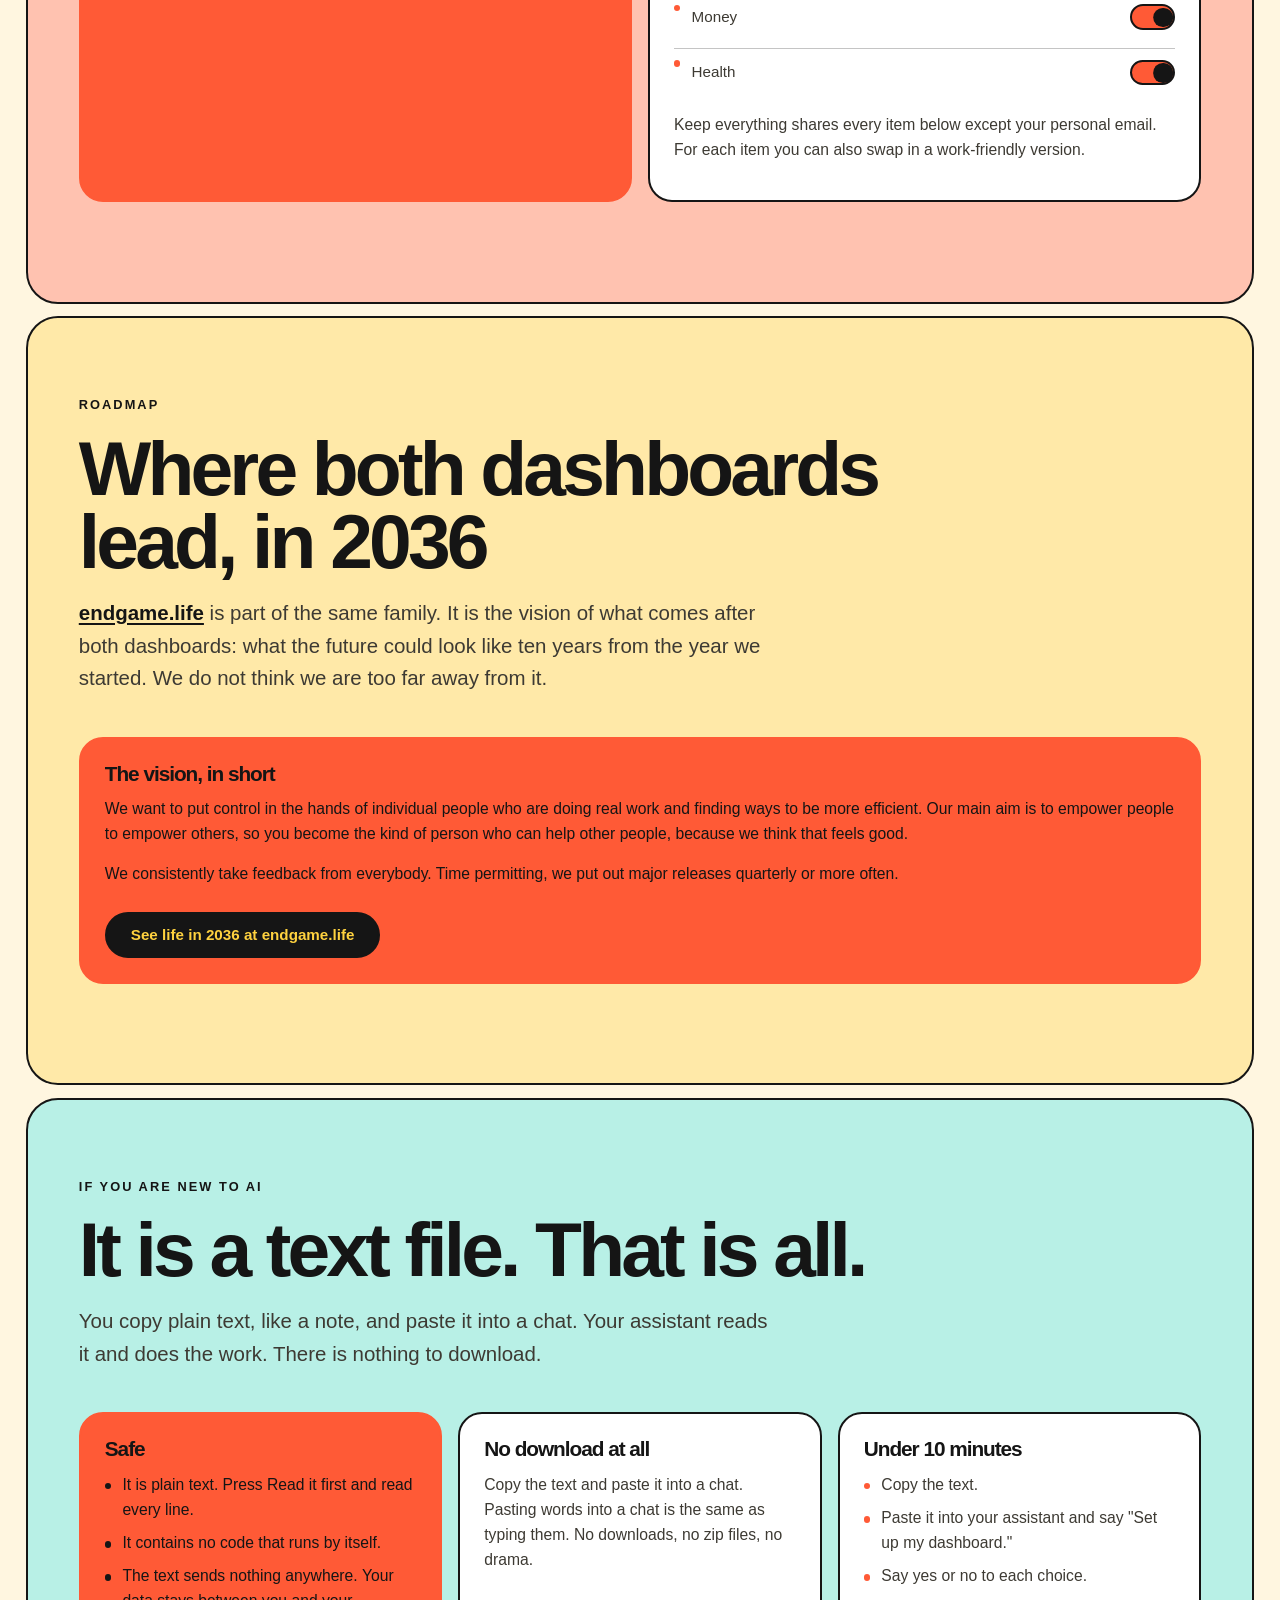
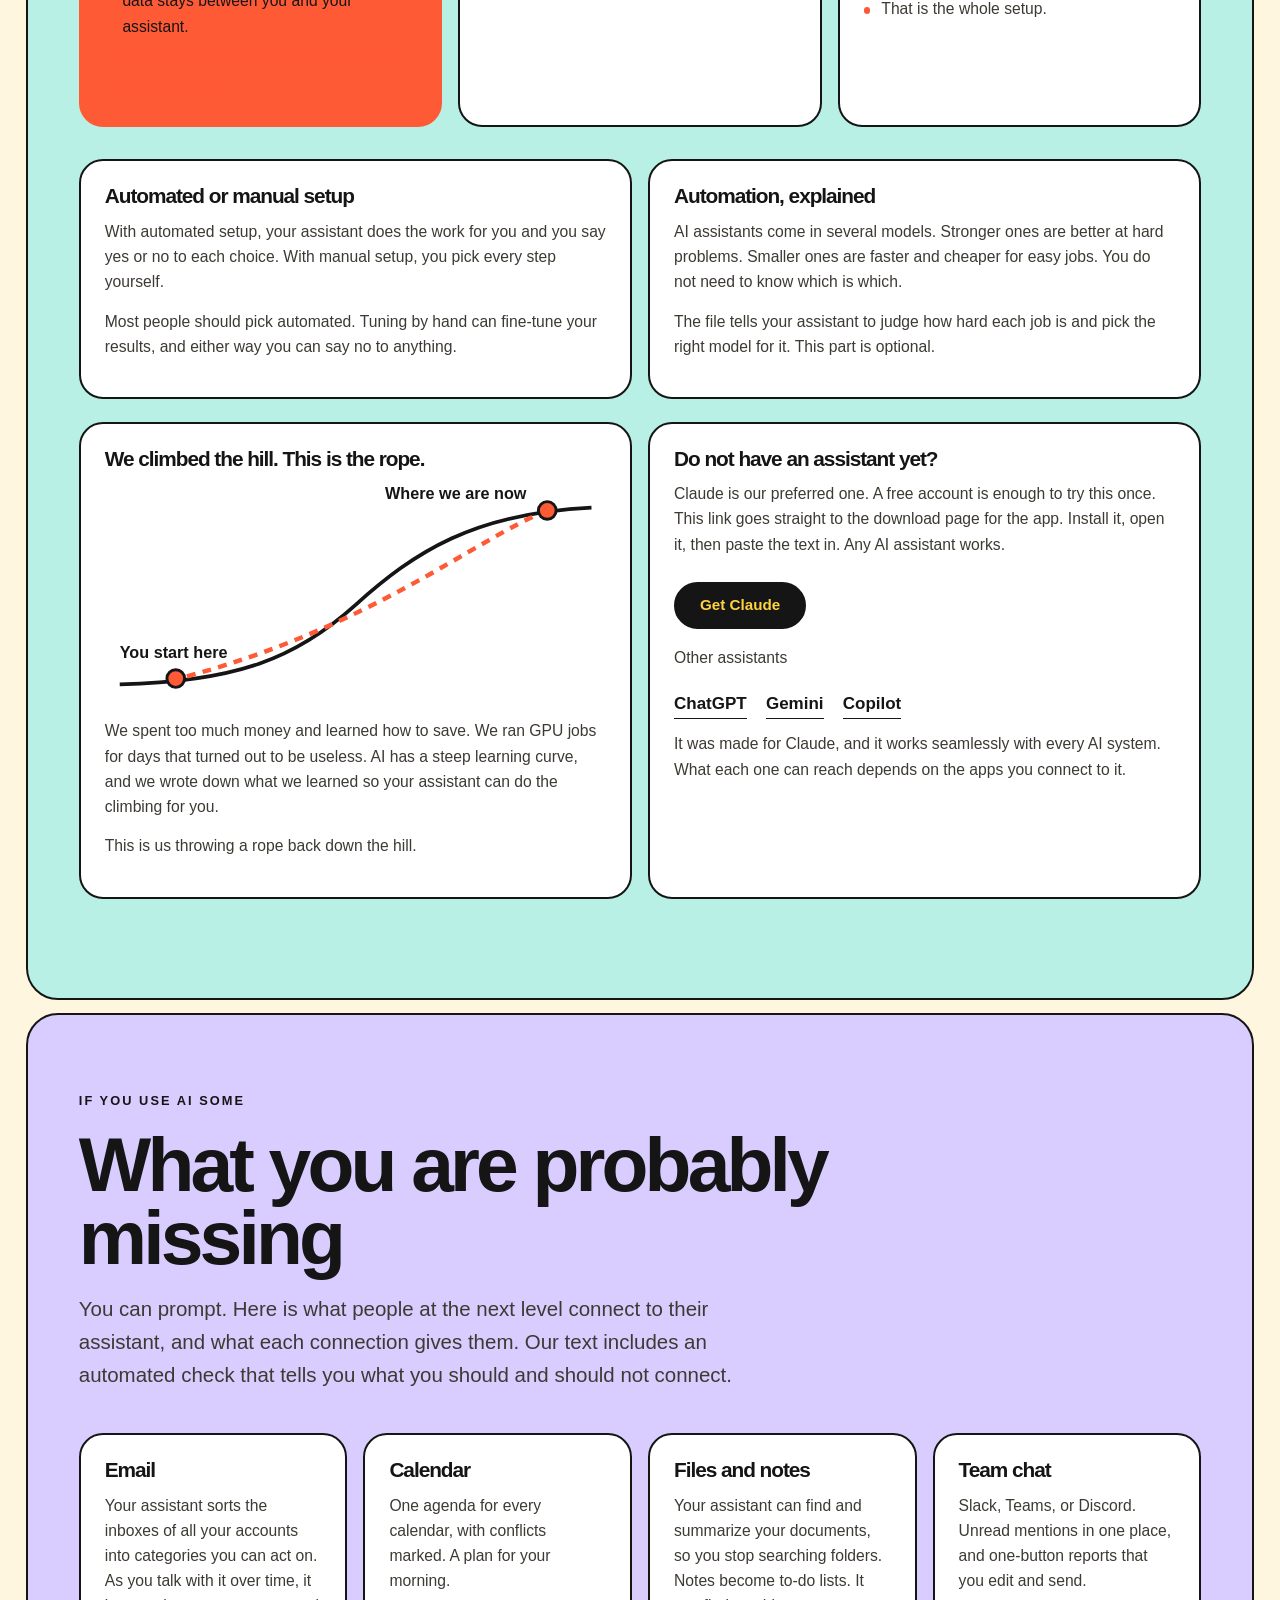
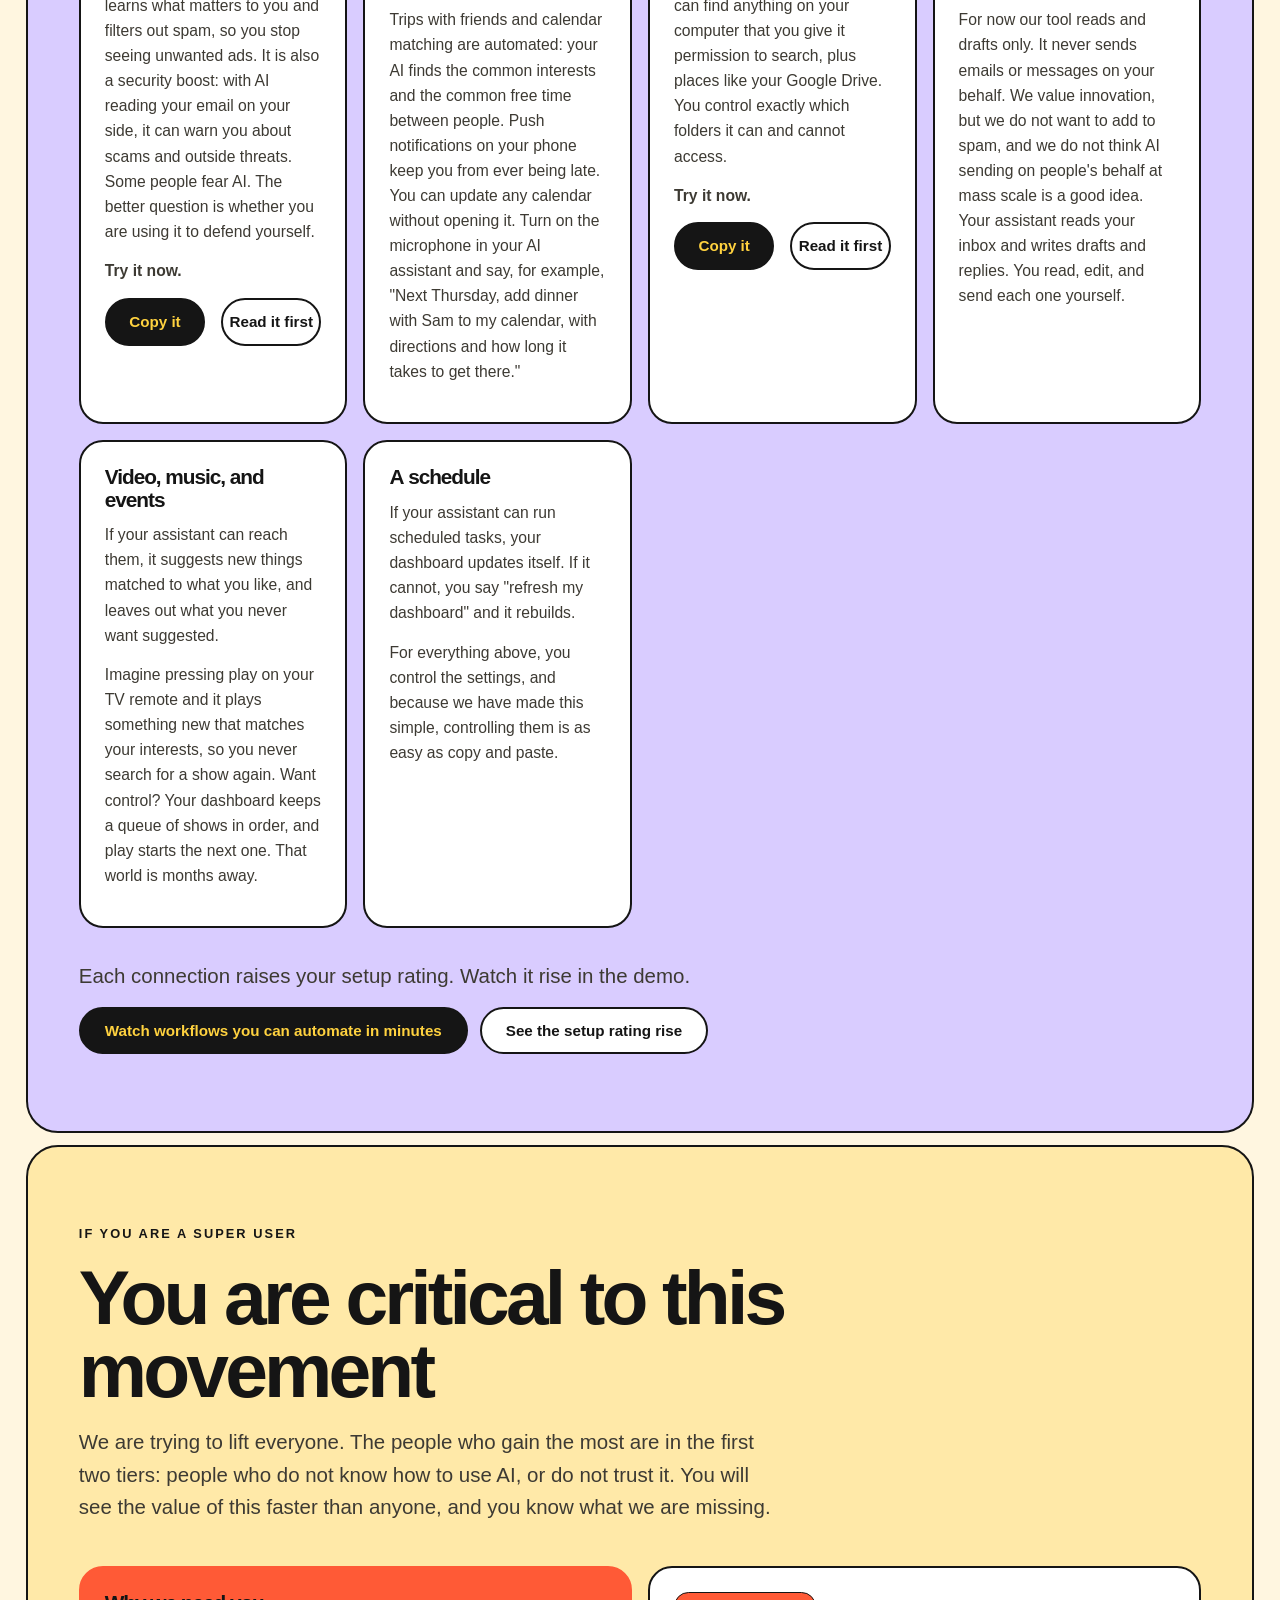
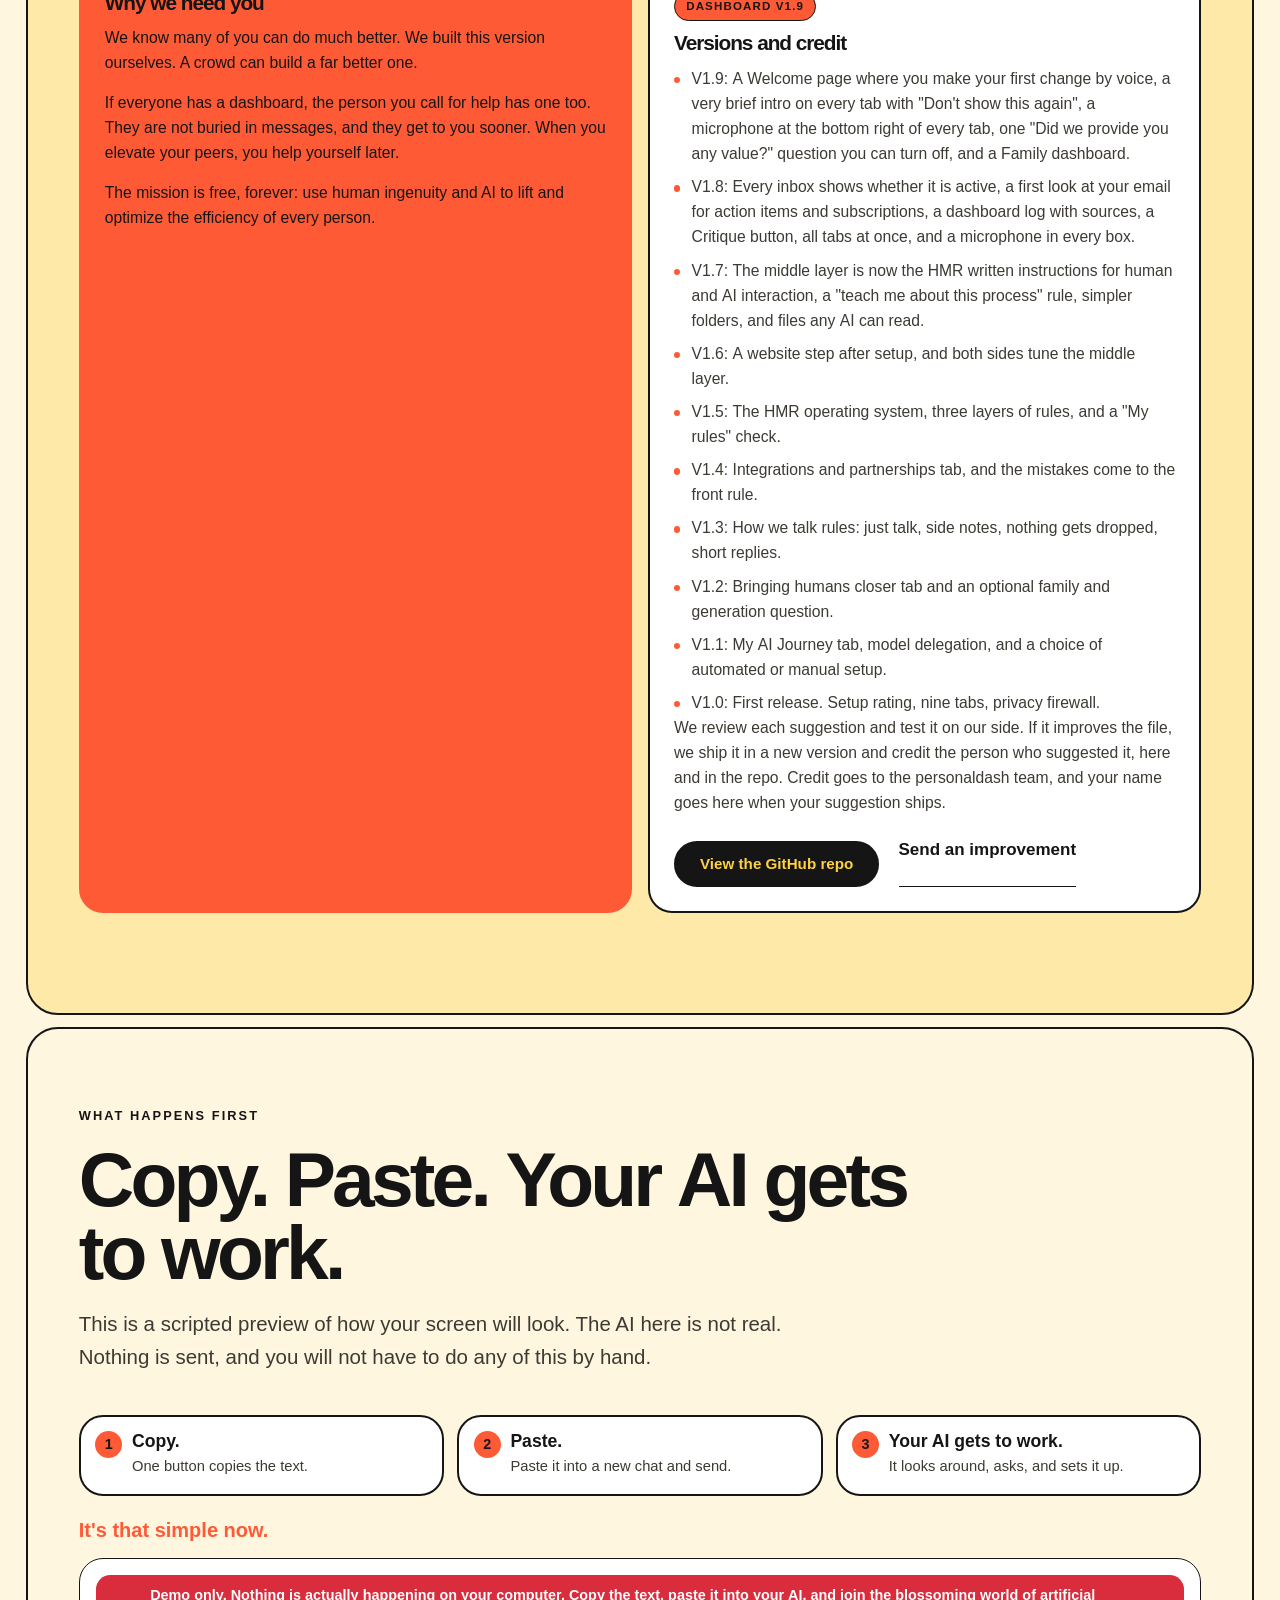
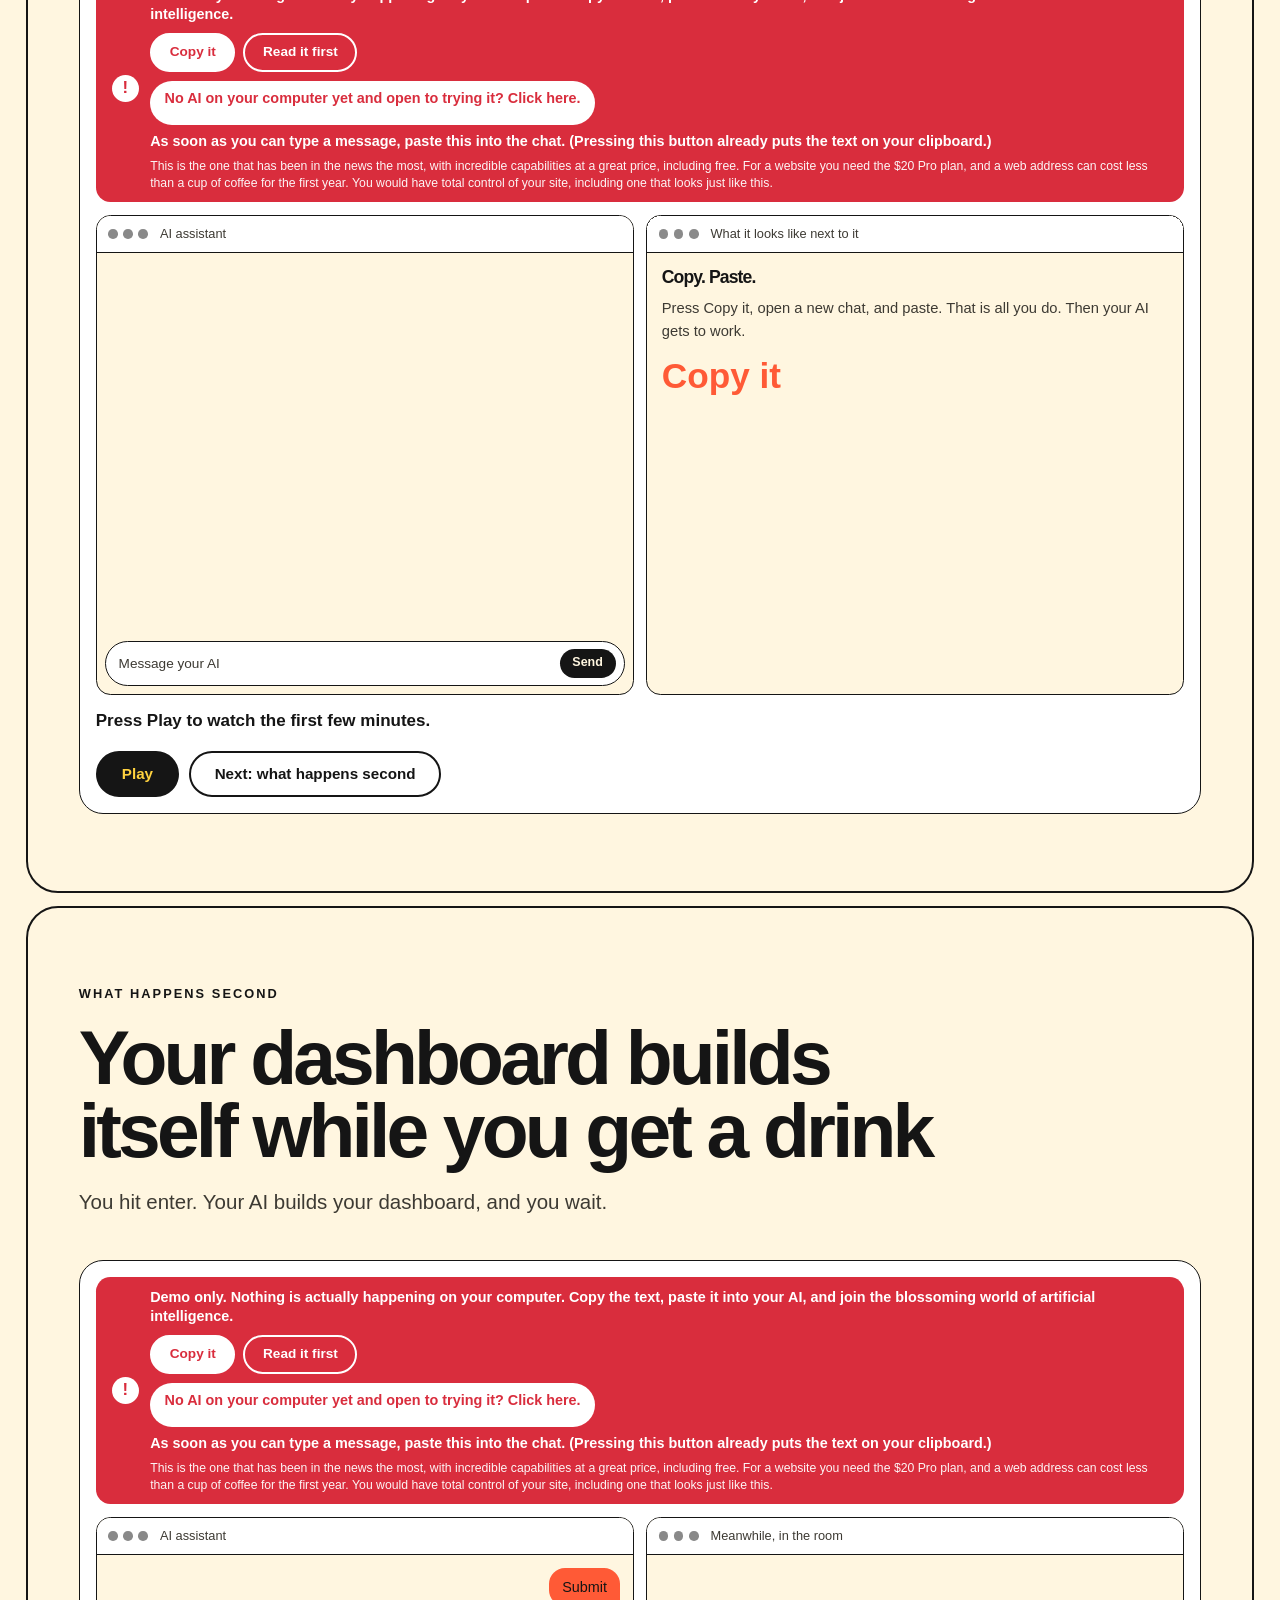
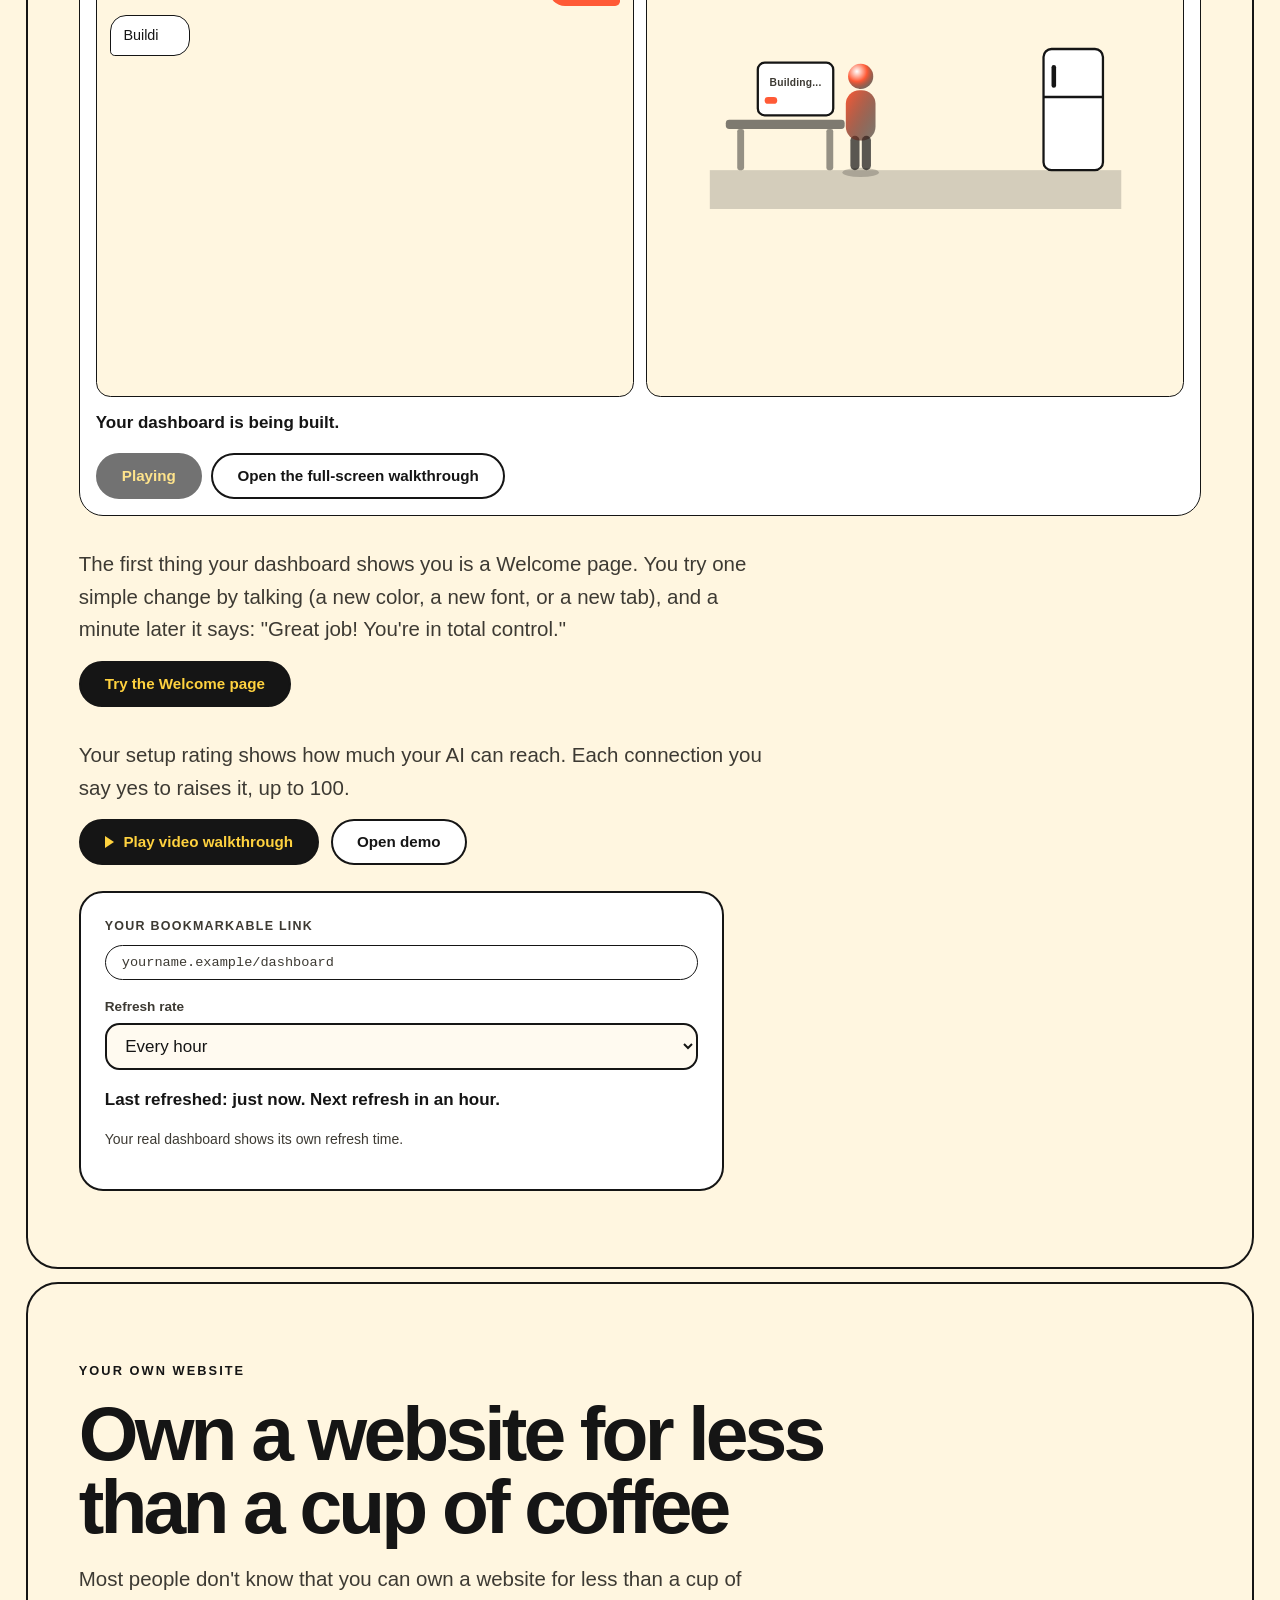
==== commit 96f8547c: "personaldash.life: Welcome page, tab intros, value question, Family dashboard demo, elevat.ing capti" ====
--- a/index.html
+++ b/index.html
@@ -13,6 +13,10 @@
 <link rel="icon" href="data:image/svg+xml,%3Csvg xmlns='http://www.w3.org/2000/svg' viewBox='0 0 32 32'%3E%3Ccircle cx='14' cy='19' r='10' fill='%23151515'/%3E%3Crect x='18' y='6.5' width='6' height='5' rx='1.2' transform='rotate(40 21 9)' fill='%23151515'/%3E%3Cpath d='M23.5 6.5c2-2.5 4 .5 5.5-2.5' fill='none' stroke='%23151515' stroke-width='2' stroke-linecap='round'/%3E%3Cpath d='M29.6 1.2c1.6 2.2 2.4 3.6 1.2 5.4-1 1.3-3.2 1.3-4 0-.9-1.6.6-2.7 1-3.6.3-.6.9-1.1 1.8-1.8z' fill='%23ff5a36'/%3E%3C/svg%3E">
 <style>:root{--bg:#fff6e0;--fg:#151515;--mut:#3d3a33;--line:#151515;--card:#ffffff;--field:#fffaf0;--acc:#ff5a36;--accfg:#151515;--hdrbg:#ffffff;--wbg:#ffffff;--wfg:#151515;--ring:21,21,21;--disp:ui-sans-serif,-apple-system,"Segoe UI",Roboto,"Helvetica Neue",Arial,sans-serif;--body:ui-sans-serif,-apple-system,"Segoe UI",Roboto,"Helvetica Neue",Arial,sans-serif;--mono:ui-monospace,"SF Mono",Menlo,Consolas,"Liberation Mono",monospace;--dw:900;--trk:-.05em;--r:1.5rem;--br:99px;--fzbg:#151515;--fzfg:#ffd23f;}
 *{box-sizing:border-box}
+.own-cap{position:relative;z-index:141;font:500 .8rem/1.4 ui-sans-serif,-apple-system,"Segoe UI",Roboto,Arial,sans-serif;text-align:center;padding:.35rem 1rem;background:#151515;color:#fff}
+.own-cap a{color:#ffd23f}
+.tg{margin:0 0 1rem;padding:.7rem 1rem;border:2px solid var(--fg);border-radius:1rem;background:#ffd23f;color:#151515;font-size:.98rem;line-height:1.45}
+.tg b{display:block;font-size:1.1rem}
 html{font-size:100%;scroll-behavior:smooth;-webkit-text-size-adjust:100%}
 html.fz-big{font-size:122%}
 html.fz-silly{--disp:"Comic Sans MS","Chalkboard SE","Marker Felt",cursive;--body:"Comic Sans MS","Chalkboard SE","Marker Felt",cursive}
@@ -1113,6 +1117,7 @@
 <script>try{localStorage.removeItem("cbDesign");document.body.removeAttribute("data-design")}catch(e){}window.__dzInit=0;</script>
 <canvas id="bg" aria-hidden="true"></canvas><canvas id="fx" aria-hidden="true"></canvas>
 <a class="skip" href="#setup">Skip to content</a>
+<div class="own-cap">This website is owned by the person who owns this website. <a href="https://elevat.ing">elevat.ing</a></div>
 <header class="hdr" id="top">
 <a class="logo" href="#top" aria-label="personaldash.life, home"><svg class="bomb" viewBox="0 0 32 32" aria-hidden="true" focusable="false"><rect class="bb" x="3" y="3" width="12" height="15" rx="3"/><rect class="bl" x="17" y="3" width="12" height="9" rx="3"/><rect class="bl" x="3" y="20" width="12" height="9" rx="3"/><rect class="bb" x="17" y="14" width="12" height="15" rx="3"/></svg><span>personal<b>dash</b></span></a>
 <button type="button" class="menubtn" aria-expanded="false" aria-controls="nav">Menu</button>
@@ -1127,7 +1132,7 @@
 
 <section class="sec" id="who"><div class="wrap">
 <button type="button" class="xbtn who-x" id="who-x" aria-label="Skip for now and show the whole page">&times;</button>
-<div class="shead"><p class="eyebrow">Start here</p>
+<div class="shead"><p class="tg"><b>Happy Thanksgiving 2026</b>Our goal is to take all of the best content from across the internet and consolidate it into one always free, ad-free hub of human innovation. By this time next year, the world will be a totally different place.</p><p class="eyebrow">Start here</p>
 <h2>Who are you?</h2>
 <p class="lead">Pick the one that fits. We reshape this page for you. Your choice stays on this device and never goes to us. You can close this window to see the whole page.</p></div>
 <div id="who-form">
@@ -1355,8 +1360,9 @@
 <p>We know many of you can do much better. We built this version ourselves. A crowd can build a far better one.</p>
 <p>If everyone has a dashboard, the person you call for help has one too. They are not buried in messages, and they get to you sooner. When you elevate your peers, you help yourself later.</p>
 <p>The mission is free, forever: use human ingenuity and AI to lift and optimize the efficiency of every person.</p></article>
-<article class="card"><span class="tag warm">Dashboard V1.8</span><h3>Versions and credit</h3>
+<article class="card"><span class="tag warm">Dashboard V1.9</span><h3>Versions and credit</h3>
 <ul>
+<li>V1.9: A Welcome page where you make your first change by voice, a very brief intro on every tab with "Don't show this again", a microphone at the bottom right of every tab, one "Did we provide you any value?" question you can turn off, and a Family dashboard.</li>
 <li>V1.8: Every inbox shows whether it is active, a first look at your email for action items and subscriptions, a dashboard log with sources, a Critique button, all tabs at once, and a microphone in every box.</li>
 <li>V1.7: The middle layer is now the HMR written instructions for human and AI interaction, a "teach me about this process" rule, simpler folders, and files any AI can read.</li>
 <li>V1.6: A website step after setup, and both sides tune the middle layer.</li>
@@ -1416,6 +1422,8 @@
 <div class="cx-bar cx-botbar"><button type="button" class="btn" data-play>Play</button><button type="button" class="btn ghost" data-hmr-card="app-fs" data-hmr-at="end">Open the full-screen walkthrough</button></div>
 </div>
 
+<p class="lead" style="margin-top:2rem">The first thing your dashboard shows you is a Welcome page. You try one simple change by talking (a new color, a new font, or a new tab), and a minute later it says: "Great job! You're in total control."</p>
+<div class="cta"><a class="btn" href="/demo/">Try the Welcome page</a></div>
 <p class="lead" style="margin-top:2rem">Your setup rating shows how much your AI can reach. Each connection you say yes to raises it, up to 100.</p>
 <div class="cta"><button type="button" class="btn" data-hmr-card="chat-rating"><span class="play" aria-hidden="true"></span> Play video walkthrough</button><button type="button" class="btn ghost" data-hmr-card="app-rating" data-hmr-at="end">Open demo</button></div>
 <div class="demo" aria-label="Refresh controls" style="margin-top:1.6rem">
@@ -1520,19 +1528,20 @@
 <section class="sec" id="family"><div class="wrap">
 <div class="shead"><p class="eyebrow">Family</p>
 <h2>The people who matter, one button away</h2>
-<p class="lead">The HMR family of websites gives real people family benefits that you will see right now. Many kids have no idea how to reach their cousins. Many grandparents go years without a birthday card. Most people do not have contact information for everyone in their immediate family. In this vision, parents own the family information and children's dashboards inherit it.</p>
+<p class="lead">The elevat.ing family of websites gives real people family benefits that you will see right now. Many kids have no idea how to reach their cousins. Many grandparents go years without a birthday card. Most people do not have contact information for everyone in their immediate family. In this vision, parents own the family information and children's dashboards inherit it.</p>
 <p class="lead">Your dashboard keeps separate rules for family, friends, and work, so each group reaches you the way you choose. Keep reading to see what life would look like with this dashboard set up.</p>
 <p class="lead"><b>Reaching the whole family takes one click. Viewing the whole family takes one click. Choosing who to interact with, then reaching them, takes moments.</b></p>
 <p class="lead">Not sure what your kid or grandkid just sent you? See <a href="#closer" data-scroll>Bringing humans closer</a>.</p>
 </div>
 <p class="cx-fam fx" id="fam-big">If we find a single way for you and your family to get even a little closer, for free, in five minutes, what's stopping you?<small>We expect you will recognize more than one use case on this page that has value for your family.</small></p>
-<div class="fambtns" role="group" aria-label="Family tools"><button type="button" class="btn" data-hmr-card="app-tree" data-hmr-at="end">Family tree</button><button type="button" class="btn" data-hmr-card="app-cousins" data-hmr-at="end">Message your cousins</button><button type="button" class="btn" data-hmr-card="app-gift" data-hmr-at="end">Birthdays and gift ideas</button><button type="button" class="btn" data-hmr-card="chat-cousins"><span class="play" aria-hidden="true"></span> Video: Message all cousins</button><button type="button" class="btn" data-hmr-card="chat-forgotten"><span class="play" aria-hidden="true"></span> Video: Forgotten family</button></div>
+<div class="fambtns" role="group" aria-label="Family tools"><button type="button" class="btn" data-hmr-card="app-tree" data-hmr-at="end">Family tree</button><button type="button" class="btn" data-hmr-card="app-cousins" data-hmr-at="end">Message your cousins</button><button type="button" class="btn" data-hmr-card="app-gift" data-hmr-at="end">Birthdays and gift ideas</button><button type="button" class="btn" data-hmr-card="chat-cousins"><span class="play" aria-hidden="true"></span> Video: Message all cousins</button><button type="button" class="btn" data-hmr-card="chat-forgotten"><span class="play" aria-hidden="true"></span> Video: Forgotten family</button><a class="btn" href="/demo/#family">Open the family dashboard demo</a></div>
+<p class="lead" style="margin-top:1.2rem">The family dashboard lives inside your dashboard: a mission statement for everyone, what the kids are learning and notes from teachers, progress side by side so everyone knows why rewards differ, one family calendar, and an optional well-being check where everyone rates everyone. "We'll give you the dashboard for free. Just have it. Just take it. There's no reason not to. It's yours. It's free. I want you to have it."</p>
 </div></section>
 
 <section class="sec" id="closer"><div class="wrap">
 <div class="shead"><p class="eyebrow">Closer</p>
 <h2>Bringing humans closer</h2>
-<p class="lead">The HMR family of sites has a huge focus on family connections, and especially on the well-being of children moving forward. Here is how we see the problem. Everybody's model of reality changes a little bit. So what we think is real and not real, and important and not important, changes a little bit. Then the language changes a little bit. Eventually there is a disconnect between a grandparent, a parent, and a child.</p>
+<p class="lead">The elevat.ing family of websites has a huge focus on family connections, and especially on the well-being of children moving forward. Here is how we see the problem. Everybody's model of reality changes a little bit. So what we think is real and not real, and important and not important, changes a little bit. Then the language changes a little bit. Eventually there is a disconnect between a grandparent, a parent, and a child.</p>
 <p class="lead">That has been the status quo for humanity, and it's okay. But we can use AI to bridge that disconnect. If we know your birth year, we know your generation, your parents' generation, and the one below you. Your assistant can tell you what a phrase means, show how language has changed over time, and help you answer the people you love.</p></div>
 <div class="cl-hook"><h3>Your kid sent you something. What does it mean?</h3>
 <p>My child has shared something with me, and I am not sure how to engage with it. Is it supposed to be funny, or exciting? Are they teaching me something, or do they want advice? I want to give them a good signal back. When I cannot, I do not feel as close to my kid.</p>
@@ -1621,7 +1630,7 @@
 <p class="lead">You can do almost everything for free. The cheapest way to get a fully running website like this one is about $25: a web address that can cost less than a cup of coffee for the first year, and $20 for a month of a paid AI.</p>
 <p class="mut small" id="cost-note" hidden></p>
 <div class="cards c2x">
-<article class="card hl"><h3>Free if you already pay for an AI</h3><p>The text, the dashboard, and every demo on this page cost you nothing. Always free forever, with no ads. Nothing we make will ever ask you to pay. It will be your choice if you want to purchase any of the tools we recommend.</p><p>You will spend zero money on this site, ever. The site is part of the HMR family. These sites are meant to elevate humanity, at zero cost forever. This is one of many we are building.</p><p class="mut fine">Want to support us anyway? This is optional, and we will never ask again: <a href="https://claudebomb.com/donate/" target="_blank" rel="noopener">ways to give</a> (not open yet).</p></article>
+<article class="card hl"><h3>Free if you already pay for an AI</h3><p>The text, the dashboard, and every demo on this page cost you nothing. Always free forever, with no ads. Nothing we make will ever ask you to pay. It will be your choice if you want to purchase any of the tools we recommend.</p><p>You will spend zero money on this site, ever. The site is part of the elevat.ing family of websites. These sites are meant to elevate humanity, at zero cost forever. This is one of many we are building.</p><p class="mut fine">Want to support us anyway? This is optional, and we will never ask again: <a href="https://claudebomb.com/donate/" target="_blank" rel="noopener">ways to give</a> (not open yet).</p></article>
 <article class="card"><h3>Extras never go to us</h3><p>Some things cost money, such as a paid AI plan or a place to host a website. That money goes to those companies, never to us.</p></article>
 <article class="card"><h3>The cheapest way to get a site of your own: about $25</h3><p>One month of Claude Pro is $20, and a domain name (your own web address) can cost less than a cup of coffee for the first year. Keeping it costs more after that. Both go to those companies, not to us.</p></article>
 <article class="card hl"><h3>This site cost less than $25 to make</h3><p>This site cost less than $25 to make, plus our time. Do it yourself now. It's that simple now.</p></article>
@@ -1706,7 +1715,7 @@
 <div class="follow-row"><input type="email" id="fol-email" name="email" autocomplete="email" data-mic="none"><button type="submit" class="btn">Follow the build</button></div>
 <p class="mut small" id="fol-st" role="status" aria-live="polite"></p>
 </form>
-<div class="cta"><a class="gate-btn" href="https://hmrfamily.life" target="_blank" rel="noopener"><span class="gate-st" aria-hidden="true">&#9733;</span><span class="gate-t"><small>Enter</small>Part of the HMR family</span><span class="gate-ar" aria-hidden="true">&rarr;</span></a></div>
+<div class="cta"><a class="gate-btn" href="https://elevat.ing" target="_blank" rel="noopener"><span class="gate-st" aria-hidden="true">&#128155;</span><span class="gate-t"><small>Enter</small>elevat.ing family of websites</span><span class="gate-ar" aria-hidden="true">&rarr;</span></a></div>
 <div class="cta"><a class="btn ghost" href="https://claudebomb.com/">claudebomb.com prompt bank</a><a class="btn ghost" href="https://workdash.life" target="_blank" rel="noopener">workdash.life</a><a class="btn ghost" href="https://claudebomb.com/smash/">Play Fennsmash</a><a class="btn ghost" href="https://claudebomb.com/reaction/">Reaction App</a><a class="btn ghost" href="https://claudebomb.com/previews/">Design previews</a><a class="btn ghost" href="https://endgame.life" target="_blank" rel="noopener">endgame.life</a></div>
 <p class="mut small">Works with AI assistants such as Claude. Not affiliated with, or endorsed by, any AI company. Some screens on this page are demos that send nothing.</p>
 </div></footer>
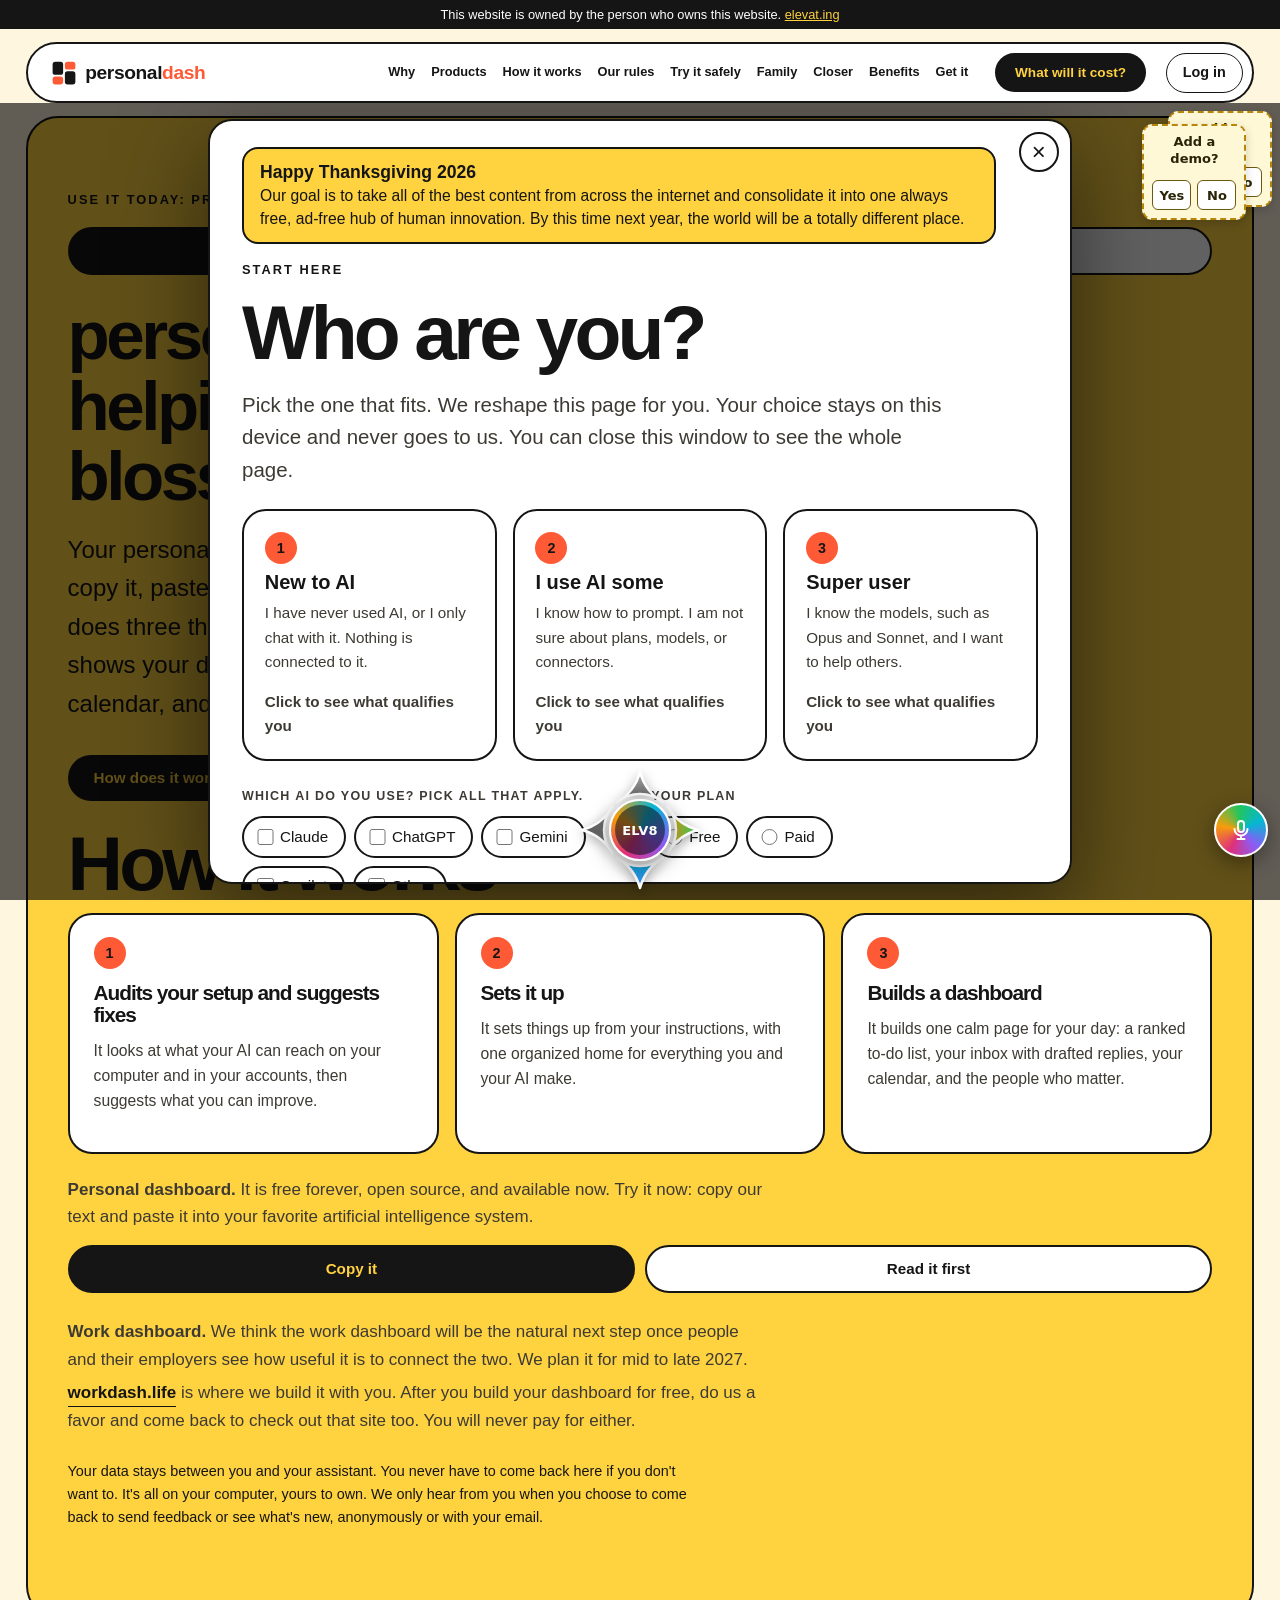
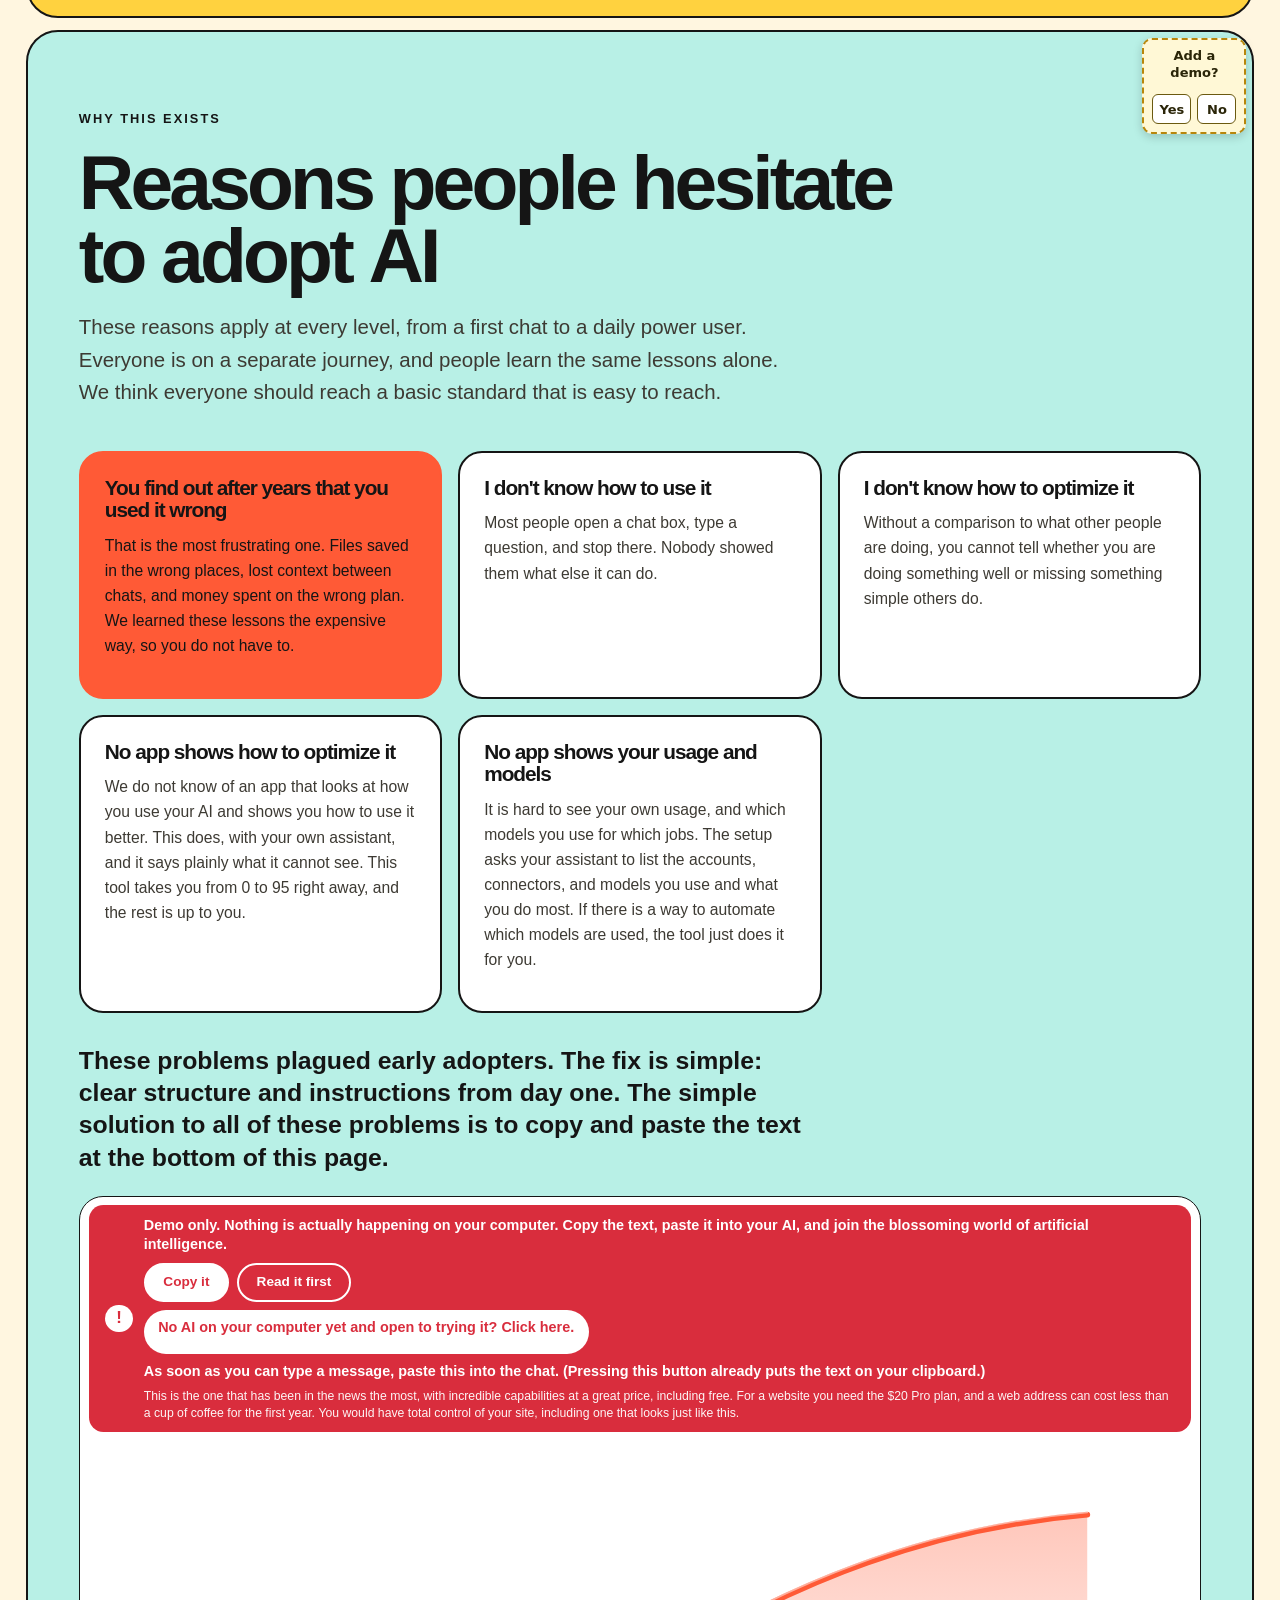
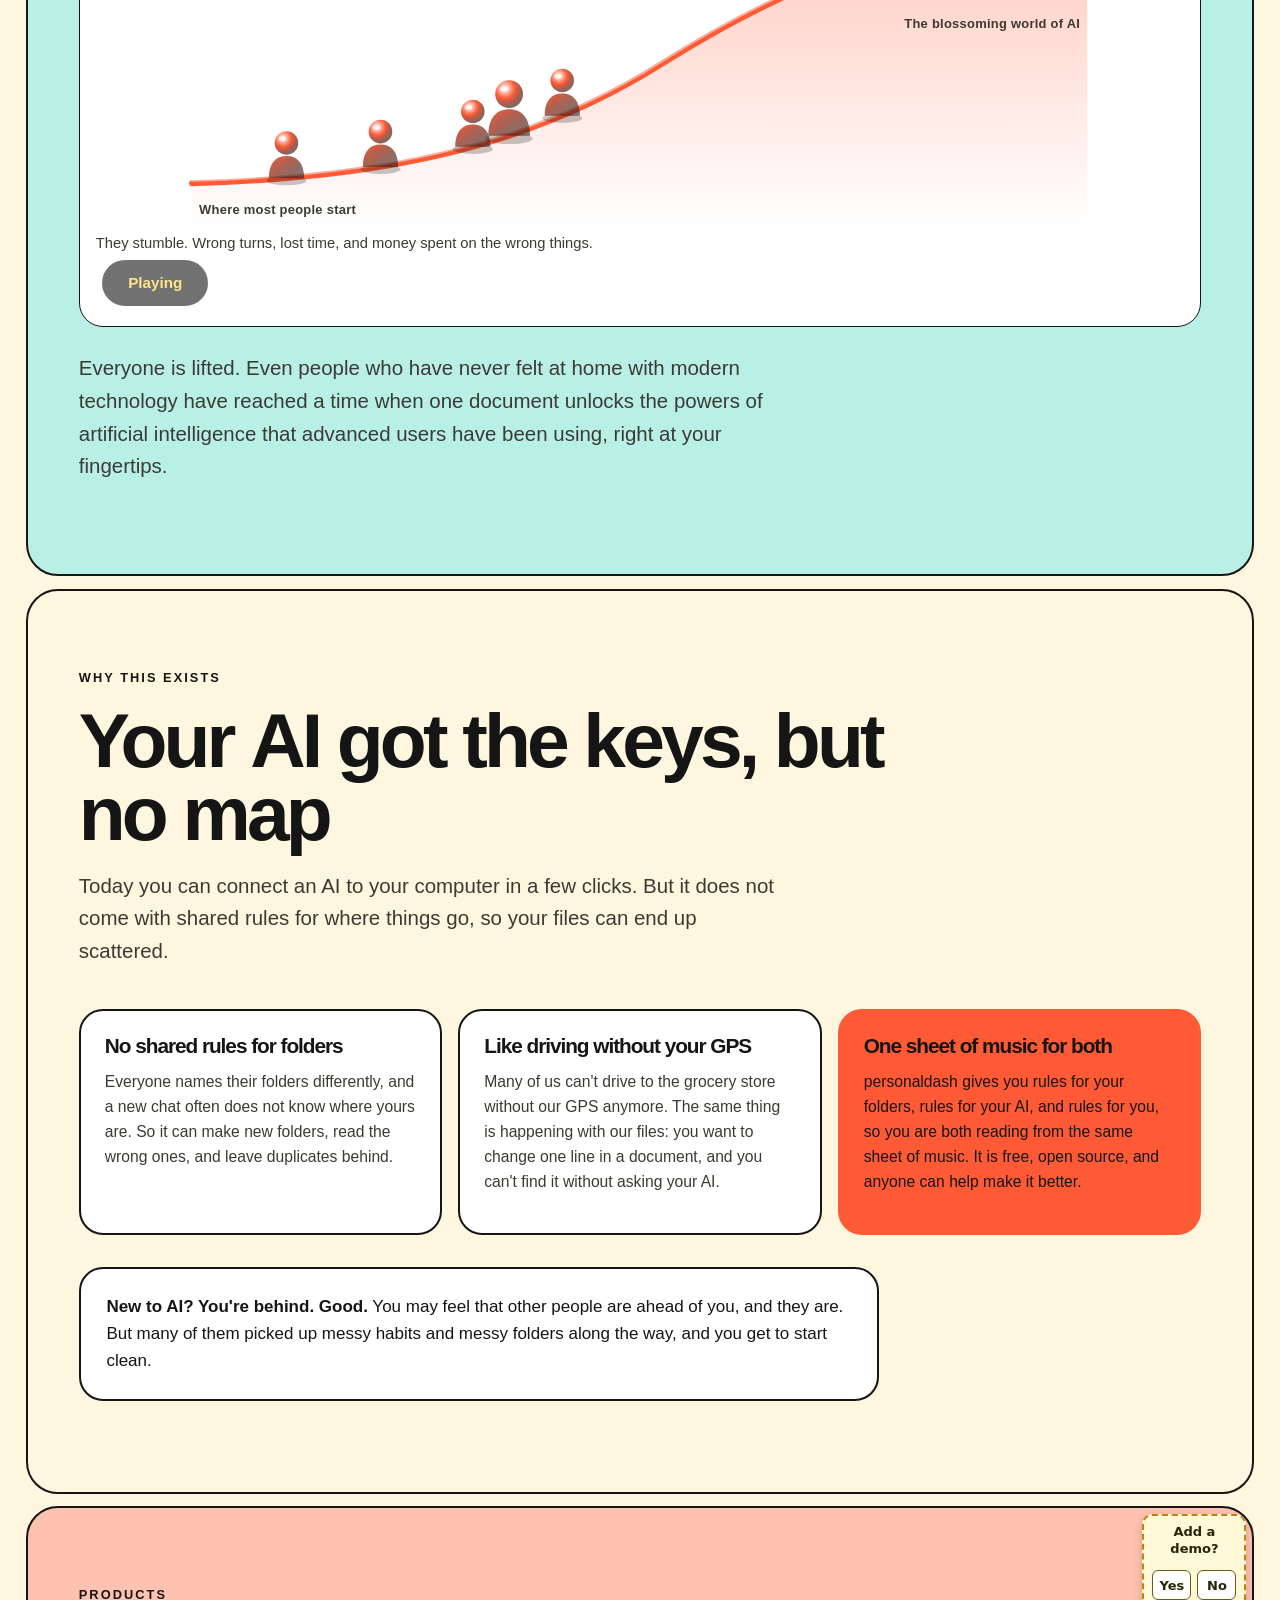
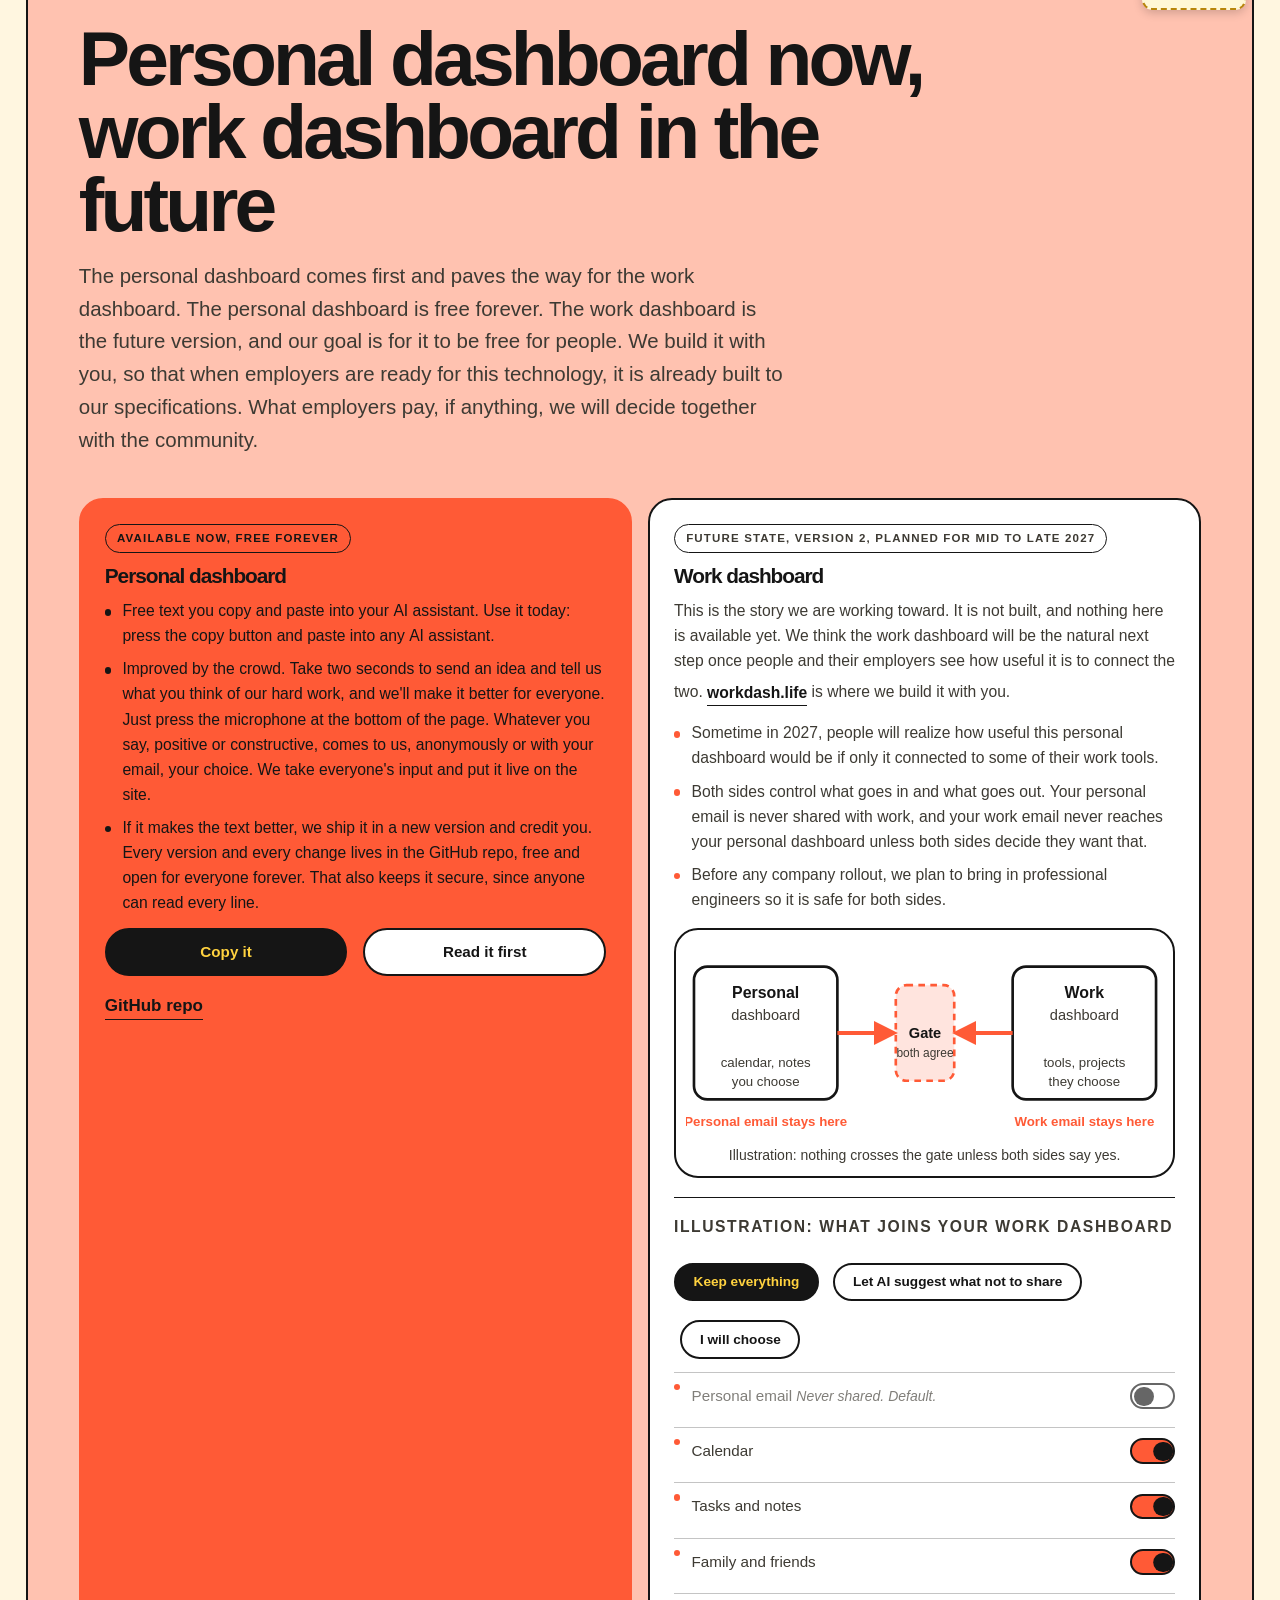
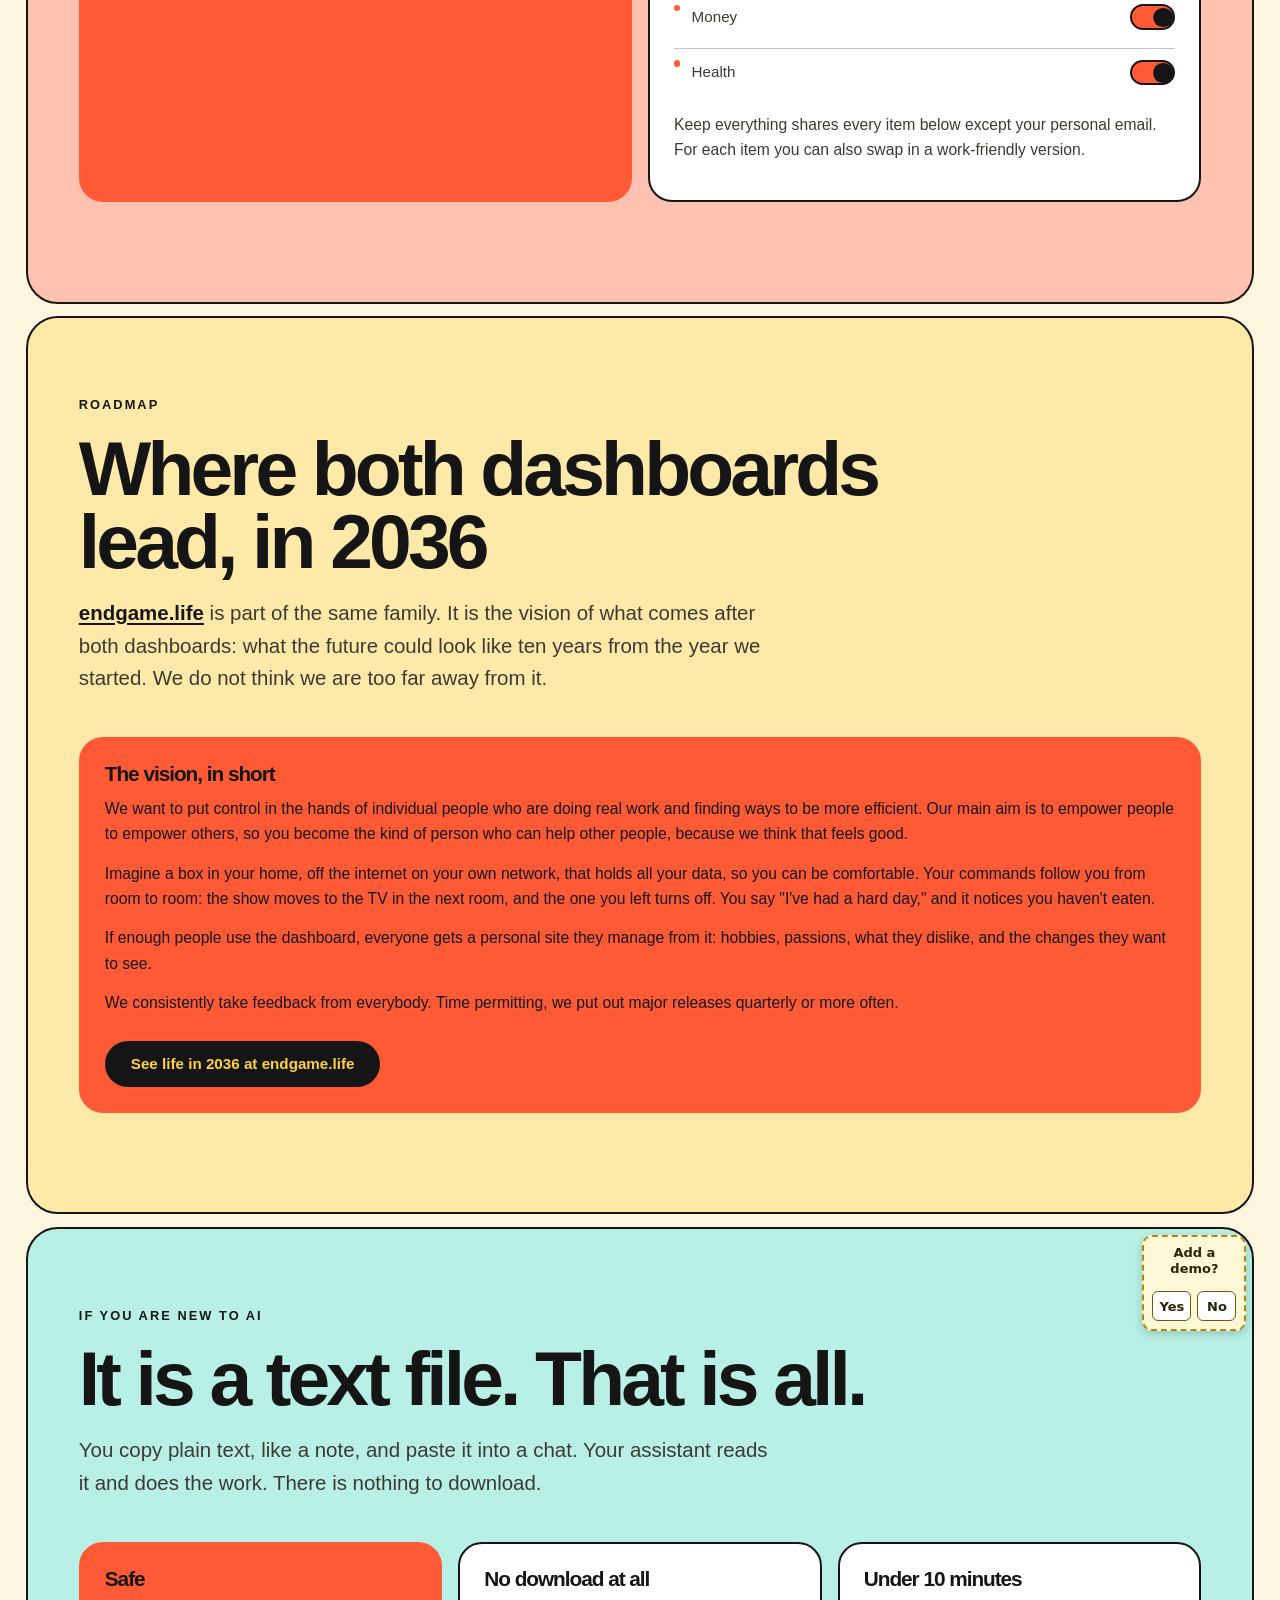
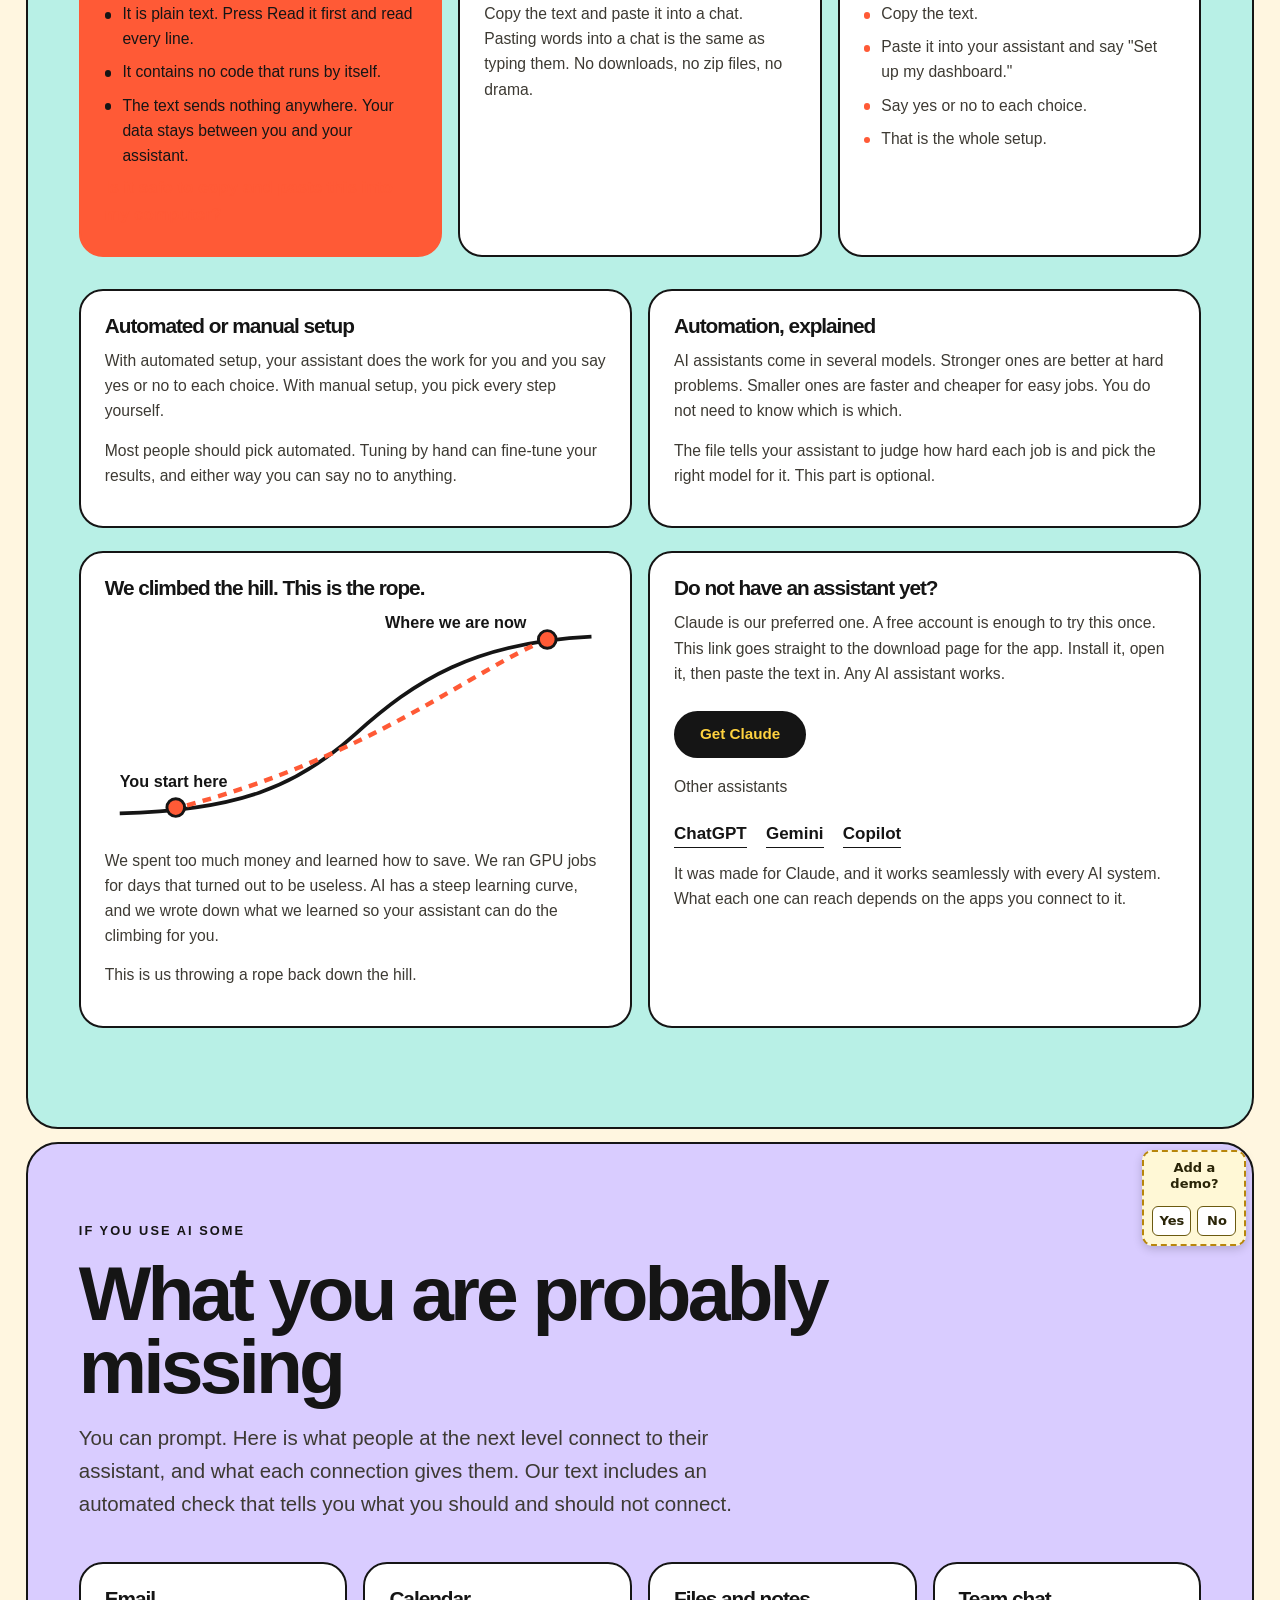
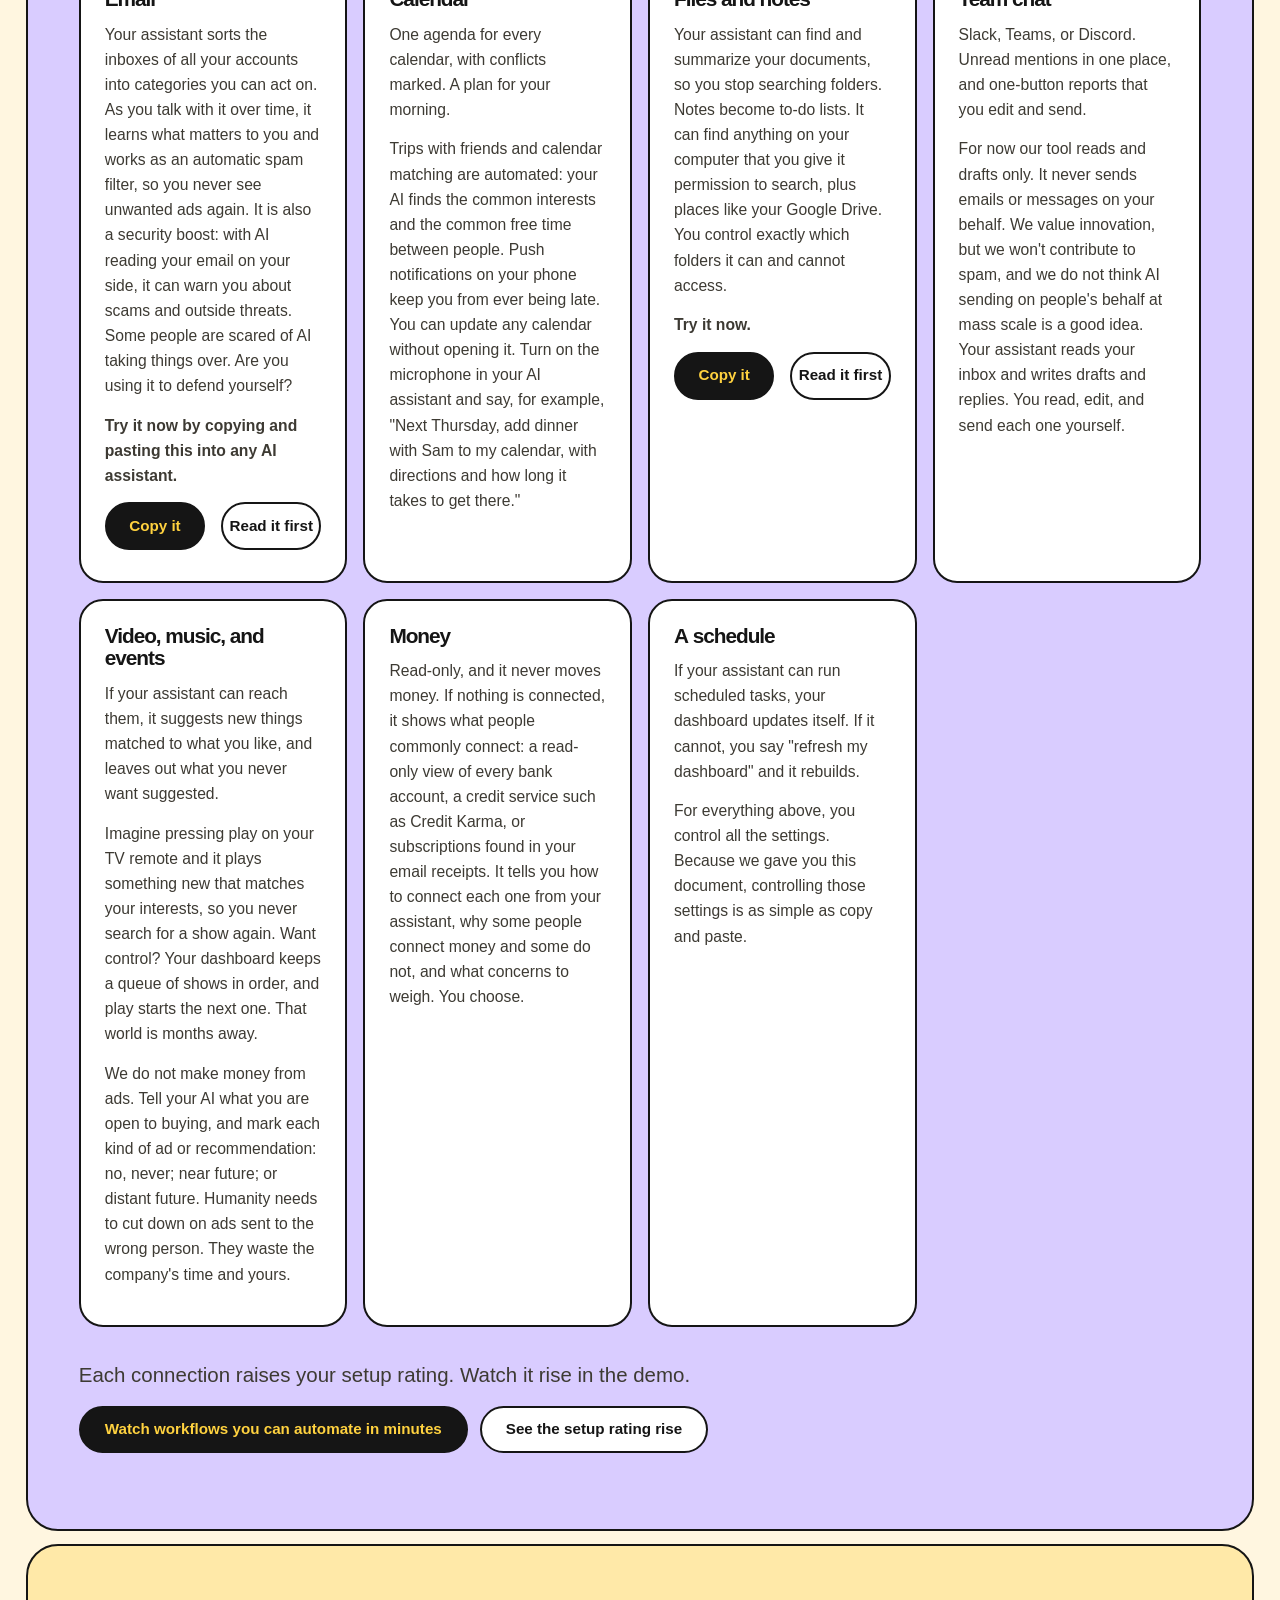
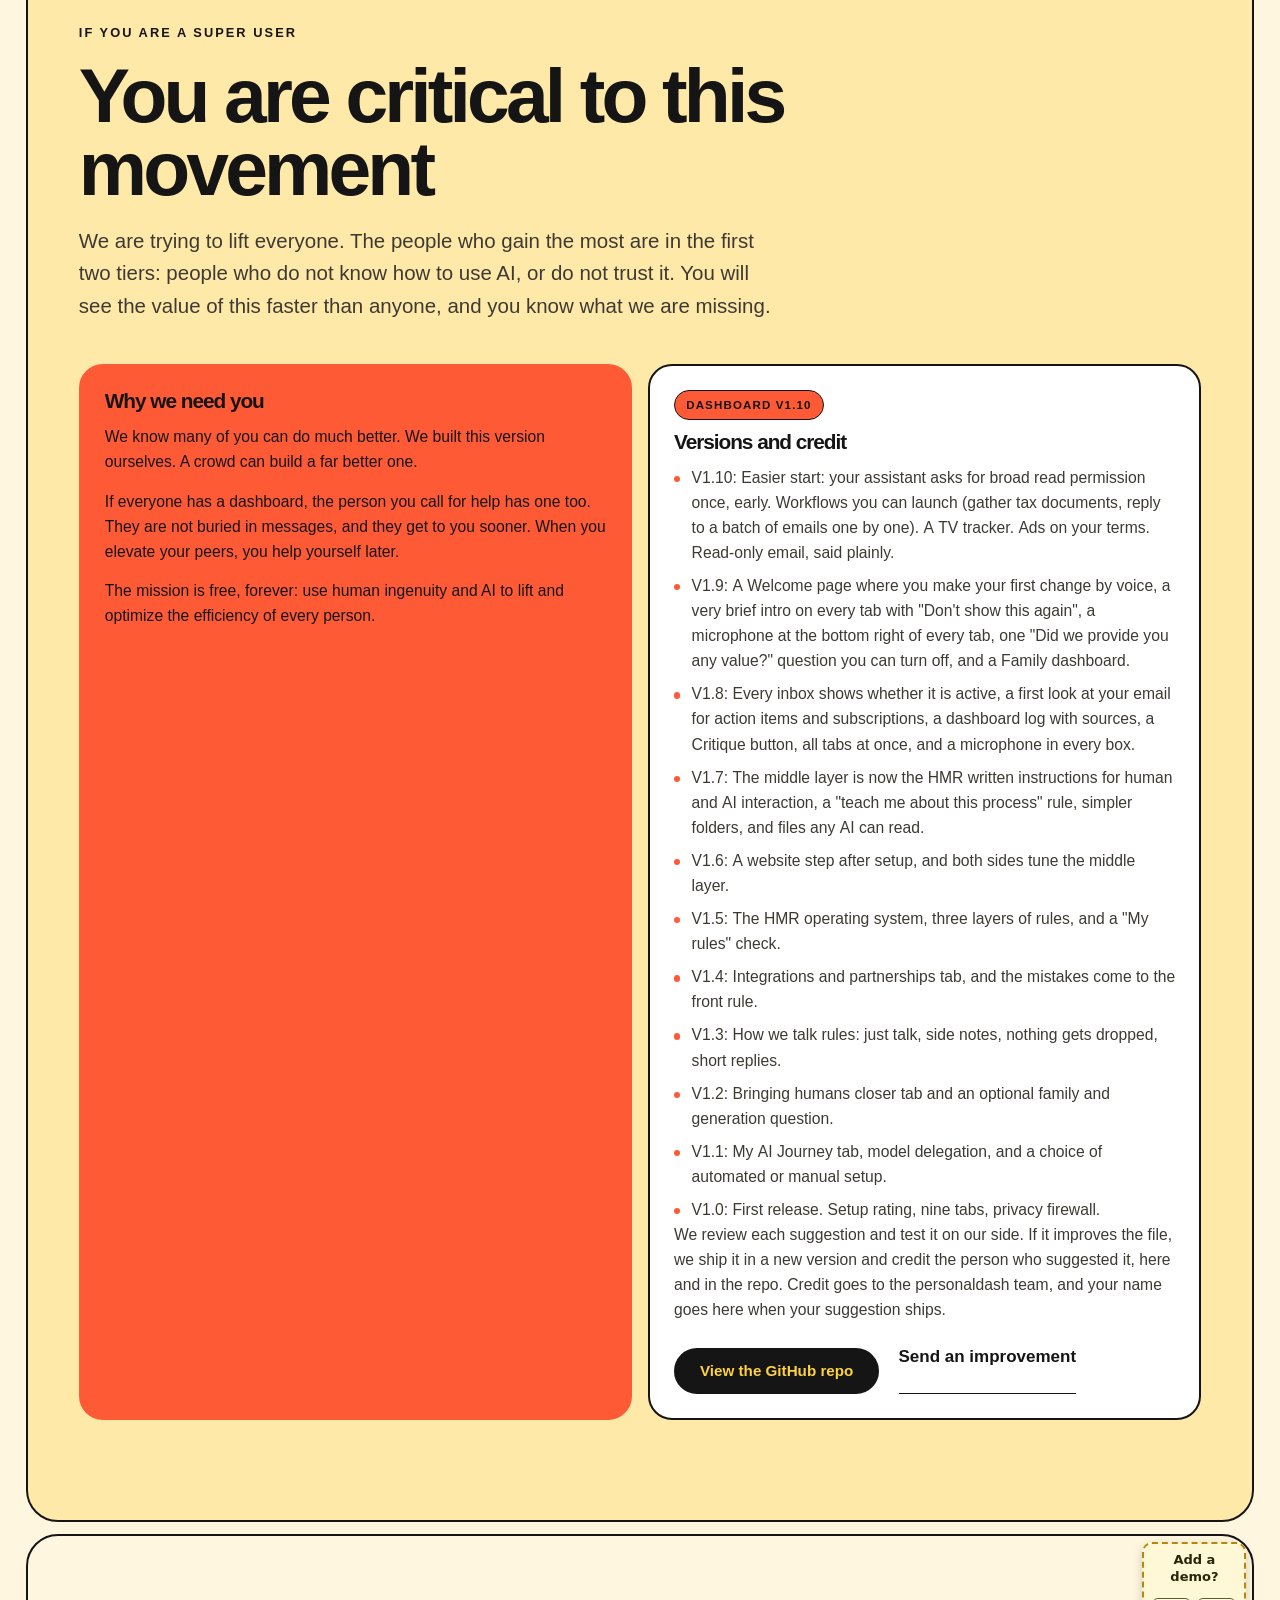
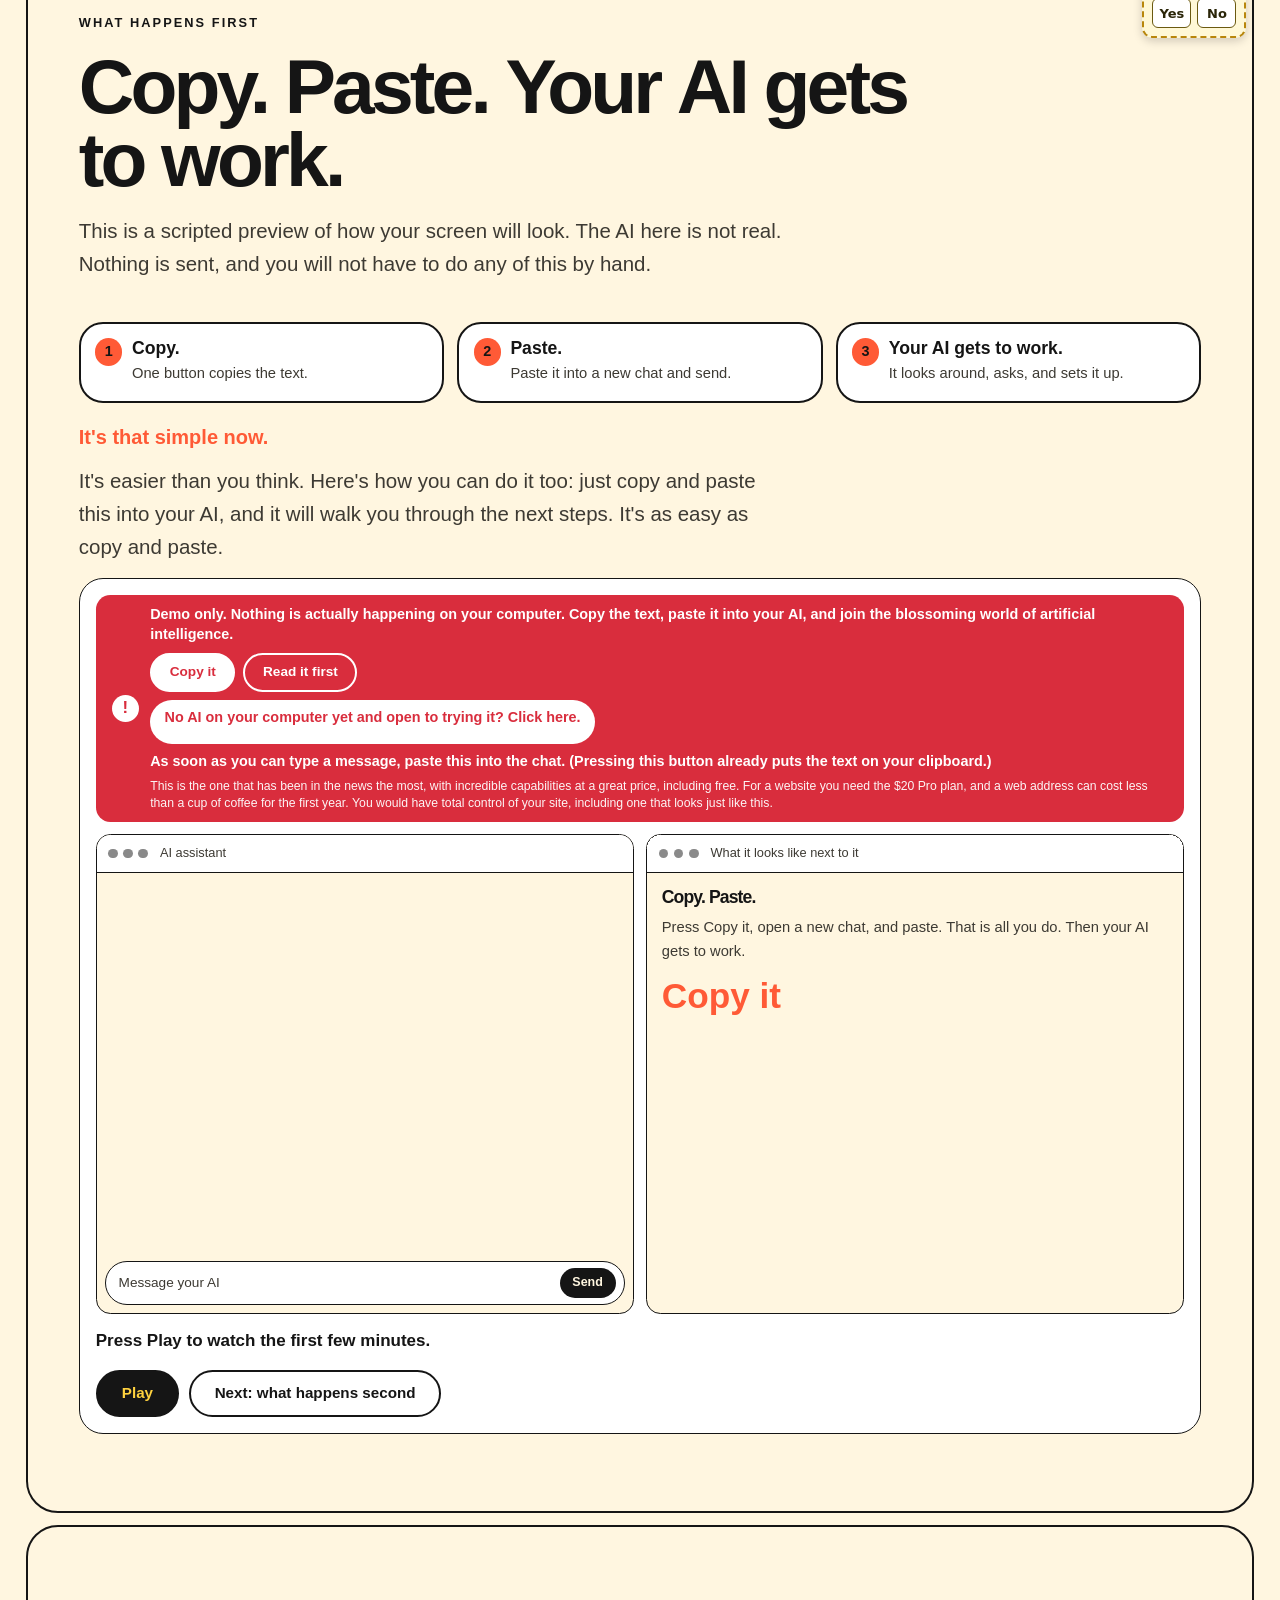
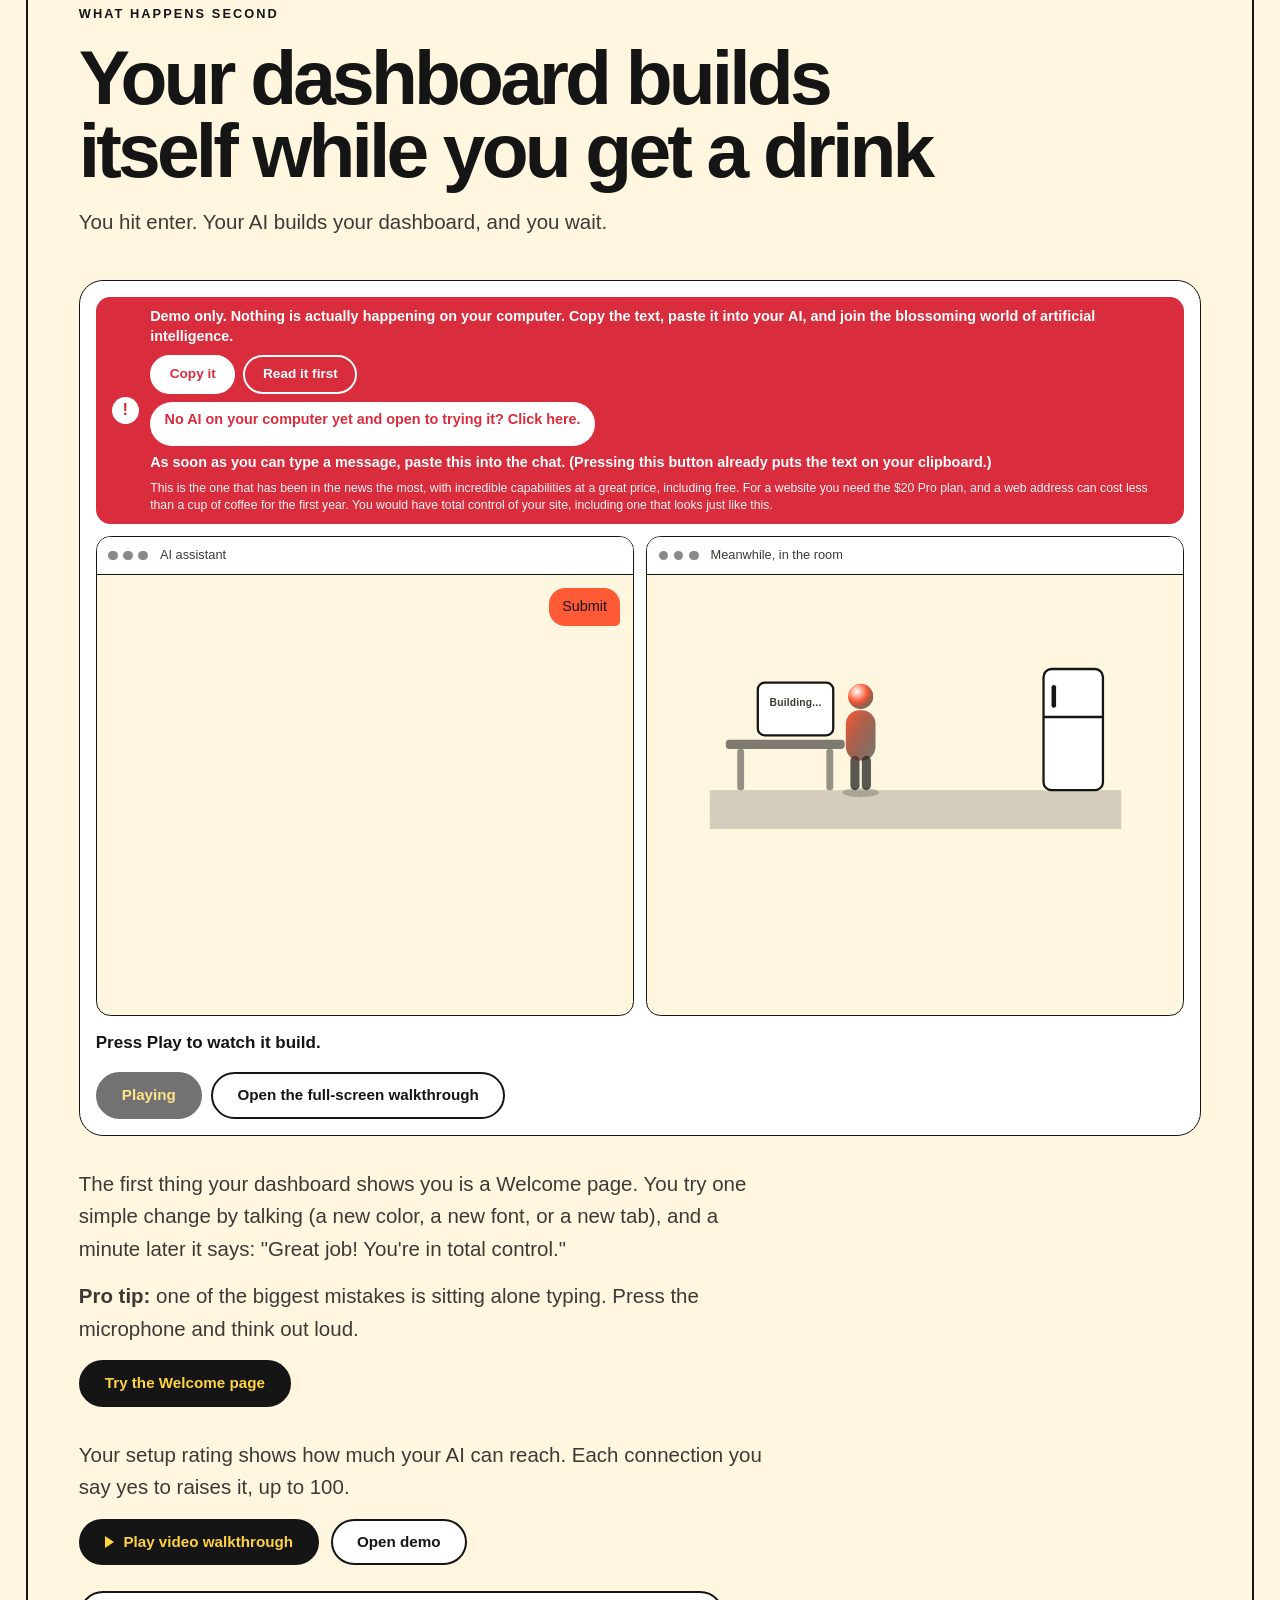
==== commit 7a222ee9: "personaldash: his wording for easier-than-you-think, think out loud, five minutes, spam and ads, def" ====
--- a/index.html
+++ b/index.html
@@ -1292,6 +1292,8 @@
 <div class="two">
 <article class="card hl"><h3>The vision, in short</h3>
 <p>We want to put control in the hands of individual people who are doing real work and finding ways to be more efficient. Our main aim is to empower people to empower others, so you become the kind of person who can help other people, because we think that feels good.</p>
+<p>Imagine a box in your home, off the internet on your own network, that holds all your data, so you can be comfortable. Your commands follow you from room to room: the show moves to the TV in the next room, and the one you left turns off. You say "I've had a hard day," and it notices you haven't eaten.</p>
+<p>If enough people use the dashboard, everyone gets a personal site they manage from it: hobbies, passions, what they dislike, and the changes they want to see.</p>
 <p>We consistently take feedback from everybody. Time permitting, we put out major releases quarterly or more often.</p>
 <a class="btn" href="https://endgame.life" target="_blank" rel="noopener">See life in 2036 at endgame.life</a></article>
 </div>
@@ -1340,12 +1342,13 @@
 <h2>What you are probably missing</h2>
 <p class="lead">You can prompt. Here is what people at the next level connect to their assistant, and what each connection gives them. Our text includes an automated check that tells you what you should and should not connect.</p></div>
 <div class="cards c3">
-<article class="card"><h3>Email</h3><p>Your assistant sorts the inboxes of all your accounts into categories you can act on. As you talk with it over time, it learns what matters to you and filters out spam, so you stop seeing unwanted ads. It is also a security boost: with AI reading your email on your side, it can warn you about scams and outside threats. Some people fear AI. The better question is whether you are using it to defend yourself.</p><p><b>Try it now.</b></p><div class="cta cp-pair"><button type="button" class="btn" data-cpit>Copy it</button><button type="button" class="btn ghost" data-readfirst>Read it first</button></div></article>
+<article class="card"><h3>Email</h3><p>Your assistant sorts the inboxes of all your accounts into categories you can act on. As you talk with it over time, it learns what matters to you and works as an automatic spam filter, so you never see unwanted ads again. It is also a security boost: with AI reading your email on your side, it can warn you about scams and outside threats. Some people are scared of AI taking things over. Are you using it to defend yourself?</p><p><b>Try it now by copying and pasting this into any AI assistant.</b></p><div class="cta cp-pair"><button type="button" class="btn" data-cpit>Copy it</button><button type="button" class="btn ghost" data-readfirst>Read it first</button></div></article>
 <article class="card"><h3>Calendar</h3><p>One agenda for every calendar, with conflicts marked. A plan for your morning.</p><p>Trips with friends and calendar matching are automated: your AI finds the common interests and the common free time between people. Push notifications on your phone keep you from ever being late. You can update any calendar without opening it. Turn on the microphone in your AI assistant and say, for example, "Next Thursday, add dinner with Sam to my calendar, with directions and how long it takes to get there."</p></article>
 <article class="card"><h3>Files and notes</h3><p>Your assistant can find and summarize your documents, so you stop searching folders. Notes become to-do lists. It can find anything on your computer that you give it permission to search, plus places like your Google Drive. You control exactly which folders it can and cannot access.</p><p><b>Try it now.</b></p><div class="cta cp-pair"><button type="button" class="btn" data-cpit>Copy it</button><button type="button" class="btn ghost" data-readfirst>Read it first</button></div></article>
-<article class="card"><h3>Team chat</h3><p>Slack, Teams, or Discord. Unread mentions in one place, and one-button reports that you edit and send.</p><p>For now our tool reads and drafts only. It never sends emails or messages on your behalf. We value innovation, but we do not want to add to spam, and we do not think AI sending on people's behalf at mass scale is a good idea. Your assistant reads your inbox and writes drafts and replies. You read, edit, and send each one yourself.</p></article>
-<article class="card"><h3>Video, music, and events</h3><p>If your assistant can reach them, it suggests new things matched to what you like, and leaves out what you never want suggested.</p><p>Imagine pressing play on your TV remote and it plays something new that matches your interests, so you never search for a show again. Want control? Your dashboard keeps a queue of shows in order, and play starts the next one. That world is months away.</p></article>
-<article class="card"><h3>A schedule</h3><p>If your assistant can run scheduled tasks, your dashboard updates itself. If it cannot, you say "refresh my dashboard" and it rebuilds.</p><p>For everything above, you control the settings, and because we have made this simple, controlling them is as easy as copy and paste.</p></article>
+<article class="card"><h3>Team chat</h3><p>Slack, Teams, or Discord. Unread mentions in one place, and one-button reports that you edit and send.</p><p>For now our tool reads and drafts only. It never sends emails or messages on your behalf. We value innovation, but we won't contribute to spam, and we do not think AI sending on people's behalf at mass scale is a good idea. Your assistant reads your inbox and writes drafts and replies. You read, edit, and send each one yourself.</p></article>
+<article class="card"><h3>Video, music, and events</h3><p>If your assistant can reach them, it suggests new things matched to what you like, and leaves out what you never want suggested.</p><p>Imagine pressing play on your TV remote and it plays something new that matches your interests, so you never search for a show again. Want control? Your dashboard keeps a queue of shows in order, and play starts the next one. That world is months away.</p><p>We do not make money from ads. Tell your AI what you are open to buying, and mark each kind of ad or recommendation: no, never; near future; or distant future. Humanity needs to cut down on ads sent to the wrong person. They waste the company's time and yours.</p></article>
+<article class="card"><h3>Money</h3><p>Read-only, and it never moves money. If nothing is connected, it shows what people commonly connect: a read-only view of every bank account, a credit service such as Credit Karma, or subscriptions found in your email receipts. It tells you how to connect each one from your assistant, why some people connect money and some do not, and what concerns to weigh. You choose.</p></article>
+<article class="card"><h3>A schedule</h3><p>If your assistant can run scheduled tasks, your dashboard updates itself. If it cannot, you say "refresh my dashboard" and it rebuilds.</p><p>For everything above, you control all the settings. Because we gave you this document, controlling those settings is as simple as copy and paste.</p></article>
 </div>
 <p class="lead">Each connection raises your setup rating. Watch it rise in the demo.</p>
 <div class="cta"><a class="btn" href="#demos">Watch workflows you can automate in minutes</a><button type="button" class="btn ghost" data-hmr-card="chat-rating">See the setup rating rise</button></div>
@@ -1360,8 +1363,9 @@
 <p>We know many of you can do much better. We built this version ourselves. A crowd can build a far better one.</p>
 <p>If everyone has a dashboard, the person you call for help has one too. They are not buried in messages, and they get to you sooner. When you elevate your peers, you help yourself later.</p>
 <p>The mission is free, forever: use human ingenuity and AI to lift and optimize the efficiency of every person.</p></article>
-<article class="card"><span class="tag warm">Dashboard V1.9</span><h3>Versions and credit</h3>
+<article class="card"><span class="tag warm">Dashboard V1.10</span><h3>Versions and credit</h3>
 <ul>
+<li>V1.10: Easier start: your assistant asks for broad read permission once, early. Workflows you can launch (gather tax documents, reply to a batch of emails one by one). A TV tracker. Ads on your terms. Read-only email, said plainly.</li>
 <li>V1.9: A Welcome page where you make your first change by voice, a very brief intro on every tab with "Don't show this again", a microphone at the bottom right of every tab, one "Did we provide you any value?" question you can turn off, and a Family dashboard.</li>
 <li>V1.8: Every inbox shows whether it is active, a first look at your email for action items and subscriptions, a dashboard log with sources, a Critique button, all tabs at once, and a microphone in every box.</li>
 <li>V1.7: The middle layer is now the HMR written instructions for human and AI interaction, a "teach me about this process" rule, simpler folders, and files any AI can read.</li>
@@ -1383,6 +1387,7 @@
 <p class="lead">This is a scripted preview of how your screen will look. The AI here is not real. Nothing is sent, and you will not have to do any of this by hand.</p></div>
 <ol class="cx-steps3" aria-label="The three steps"><li><b>Copy.</b><span>One button copies the text.</span></li><li><b>Paste.</b><span>Paste it into a new chat and send.</span></li><li><b>Your AI gets to work.</b><span>It looks around, asks, and sets it up.</span></li></ol>
 <p class="cx-simple">It's that simple now.</p>
+<p class="lead">It's easier than you think. Here's how you can do it too: just copy and paste this into your AI, and it will walk you through the next steps. It's as easy as copy and paste.</p>
 <div class="cx-player" id="p1">
 <div class="vbar" role="note"><b aria-hidden="true">!</b><span>Demo only. Nothing is actually happening on your computer. Copy the text, paste it into your AI, and join the blossoming world of artificial intelligence.<span class="vb-cp"><button type="button" class="btn small" data-cpit data-closeall>Copy it</button><button type="button" class="btn small ghost" data-readfirst data-closeall>Read it first</button></span><span class="vb-ai"><a class="vb-btn" data-getclaude href="https://claude.ai" target="_blank" rel="noopener">No AI on your computer yet and open to trying it? Click here.</a><span class="vb-note">As soon as you can type a message, paste this into the chat. (Pressing this button already puts the text on your clipboard.)</span><small>This is the one that has been in the news the most, with incredible capabilities at a great price, including free. For a website you need the $20 Pro plan, and a web address can cost less than a cup of coffee for the first year. You would have total control of your site, including one that looks just like this.</small></span></span></div>
 <div class="cx-stage" id="p1-stage">
@@ -1423,6 +1428,7 @@
 </div>
 
 <p class="lead" style="margin-top:2rem">The first thing your dashboard shows you is a Welcome page. You try one simple change by talking (a new color, a new font, or a new tab), and a minute later it says: "Great job! You're in total control."</p>
+<p class="lead"><b>Pro tip:</b> one of the biggest mistakes is sitting alone typing. Press the microphone and think out loud.</p>
 <div class="cta"><a class="btn" href="/demo/">Try the Welcome page</a></div>
 <p class="lead" style="margin-top:2rem">Your setup rating shows how much your AI can reach. Each connection you say yes to raises it, up to 100.</p>
 <div class="cta"><button type="button" class="btn" data-hmr-card="chat-rating"><span class="play" aria-hidden="true"></span> Play video walkthrough</button><button type="button" class="btn ghost" data-hmr-card="app-rating" data-hmr-at="end">Open demo</button></div>
@@ -1511,9 +1517,9 @@
 <article class="pcard"><h3>Reply to a family email by voice</h3><p>Open the inbox, pick an email, read the draft, add your words by microphone, and press Send.</p><div class="pbtns"><button type="button" class="btn" data-hmr-card="reply"><span class="play" aria-hidden="true"></span> Play video walkthrough</button><button type="button" class="btn ghost" data-hmr-card="app-emails" data-hmr-at="end">Open demo</button></div></article>
 <article class="pcard"><h3>Send the weekly recruiting recap</h3><p>One button writes the Slack recap from live numbers. You edit it and send. Professionals like recruiters who report metrics can automate their reporting, and you can too.</p><div class="pbtns"><button type="button" class="btn" data-hmr-card="report"><span class="play" aria-hidden="true"></span> Play video walkthrough</button><button type="button" class="btn ghost" data-hmr-card="app-report" data-hmr-at="end">Open demo</button></div></article>
 <article class="pcard"><h3>Plan a trip with friends</h3><p>You do not even have to check when calendars line up. It tells you who you like is free when you are free and interested in a trip, and makes messaging everyone easy.</p><div class="pbtns"><button type="button" class="btn" data-hmr-card="trip"><span class="play" aria-hidden="true"></span> Play video walkthrough</button><button type="button" class="btn ghost" data-hmr-card="app-trip" data-hmr-at="end">Open demo</button></div></article>
-<article class="pcard"><h3>See your AI journey</h3><p>See your accounts and habits, compare yourself to five profiles, and ask for a tutorial based on your usage.</p><div class="pbtns"><button type="button" class="btn" data-hmr-card="journey"><span class="play" aria-hidden="true"></span> Play video walkthrough</button><button type="button" class="btn ghost" data-hmr-card="explore" data-hmr-at="end" data-hmr-focus="tab:journey">Open demo</button></div></article>
+<article class="pcard"><h3>See your AI journey</h3><p>See your accounts and habits, compare yourself to five profiles, and press "Based on my usage, give me a tutorial." No app does this today: it looks at how you use AI and gives you free, custom, easy tutorials.</p><div class="pbtns"><button type="button" class="btn" data-hmr-card="journey"><span class="play" aria-hidden="true"></span> Play video walkthrough</button><button type="button" class="btn ghost" data-hmr-card="explore" data-hmr-at="end" data-hmr-focus="tab:journey">Open demo</button></div></article>
 <article class="pcard"><h3>Go out of office in one click</h3><p>It sets your out of office and blocks your calendar, so you do not dread the days before you leave. Press a button and stop working. It's that simple now.</p><p>Peace of mind to leave the office with one click, without losing any productivity. In the future we see, the coworker covering for you gets preset access, and your AI watches your email for anything urgent and alerts them with the concern and who to contact. <a class="link xlink" href="https://endgame.life" target="_blank" rel="noopener">See where this is going at endgame.life</a></p><div class="pbtns"><button type="button" class="btn" data-hmr-card="chat-ooo"><span class="play" aria-hidden="true"></span> Play video walkthrough</button><button type="button" class="btn ghost" data-hmr-card="app-ooo" data-hmr-at="end">Open demo</button></div></article>
-<article class="pcard"><h3>Watch something new</h3><p>This is our vision of watching TV in the future. Only new things by default. Top 10 movies on the left, top 10 shows on the right, plus what is still airing.</p><div class="pbtns"><button type="button" class="btn" data-hmr-card="chat-fun"><span class="play" aria-hidden="true"></span> Play video walkthrough</button><button type="button" class="btn ghost" data-hmr-card="app-tv" data-hmr-at="end">Open demo</button></div></article>
+<article class="pcard"><h3>Watch something new</h3><p>This is our vision of watching TV in the future. Only new things by default. Top 10 movies on the left, top 10 shows on the right, plus what is still airing. Or let it pick for you. It resumes where you left off, tracks every series you watch with its status, return date, news, and recaps, and helps you remember which streaming services you have.</p><div class="pbtns"><button type="button" class="btn" data-hmr-card="chat-fun"><span class="play" aria-hidden="true"></span> Play video walkthrough</button><button type="button" class="btn ghost" data-hmr-card="app-tv" data-hmr-at="end">Open demo</button></div></article>
 <article class="pcard"><h3>Save money</h3><p>See every subscription found in your email. Cancel the ones you do not want with one press. Your assistant goes through each company's proper cancel steps, and if a company makes that hard, it can stop the payments at your bank. In the future we see, you control the purse strings.</p><div class="pbtns"><button type="button" class="btn" data-hmr-card="chat-money"><span class="play" aria-hidden="true"></span> Play video walkthrough</button><button type="button" class="btn ghost" data-hmr-card="app-money" data-hmr-at="end">Open demo</button></div></article>
 <article class="pcard"><h3>Customer service</h3><p>Today you call automated systems and wait on their AI agents. Soon your own AI agent calls them for you. That is why the dashboard matters: your agent needs enough of your information to act for you, or the companies' agents will block it with questions. The dashboard gives you the information you need to automate your side too.</p><div class="pbtns"><button type="button" class="btn" data-hmr-card="chat-cust"><span class="play" aria-hidden="true"></span> Play video walkthrough</button></div></article>
 <article class="pcard"><h3>Health, tracked quietly</h3><p>Air quality, sleep, and meals tracked privately, with a voice journal each night.</p><div class="pbtns"><button type="button" class="btn" data-hmr-card="chat-gains"><span class="play" aria-hidden="true"></span> Play video walkthrough</button><button type="button" class="btn ghost" data-hmr-card="app-health" data-hmr-at="end">Open demo</button></div></article>
@@ -1598,7 +1604,7 @@
 <div class="tr-card fx">
 <p class="eyebrow">The treasure</p>
 <h2>Everything above can be yours for free</h2>
-<p class="lead">Press Copy it, open a new chat in your AI assistant, paste, and send. Then say "Set up my dashboard." It takes under 10 minutes, and you say yes or no to each choice.</p>
+<p class="lead"><b>Take five minutes to change your life and set it up now.</b> Press Copy it, open a new chat in your AI assistant, paste, and send. Then say "Set up my dashboard." It takes under 10 minutes, and you say yes or no to each choice.</p>
 <div class="cta tr-cta cp-pair"><button type="button" class="btn big" id="cp-go" data-cpit>Copy it</button><button type="button" class="btn big ghost" id="cp-read" data-readfirst aria-controls="paste-view">Read it first</button></div>
 <p class="tr-hook">it's personaldash.life! It's that simple now.</p>
 <p class="tr-ctl">Our text is available through the Copy it button, and you can read every word of it first. <button type="button" class="linkbtn" data-readfirst>Read it here</button>. We have made all of our knowledge public, so you are 100 percent in control from then on. Your data stays between you and your own AI system. We only hear from you when you choose to send feedback, anonymously or with your email.</p>
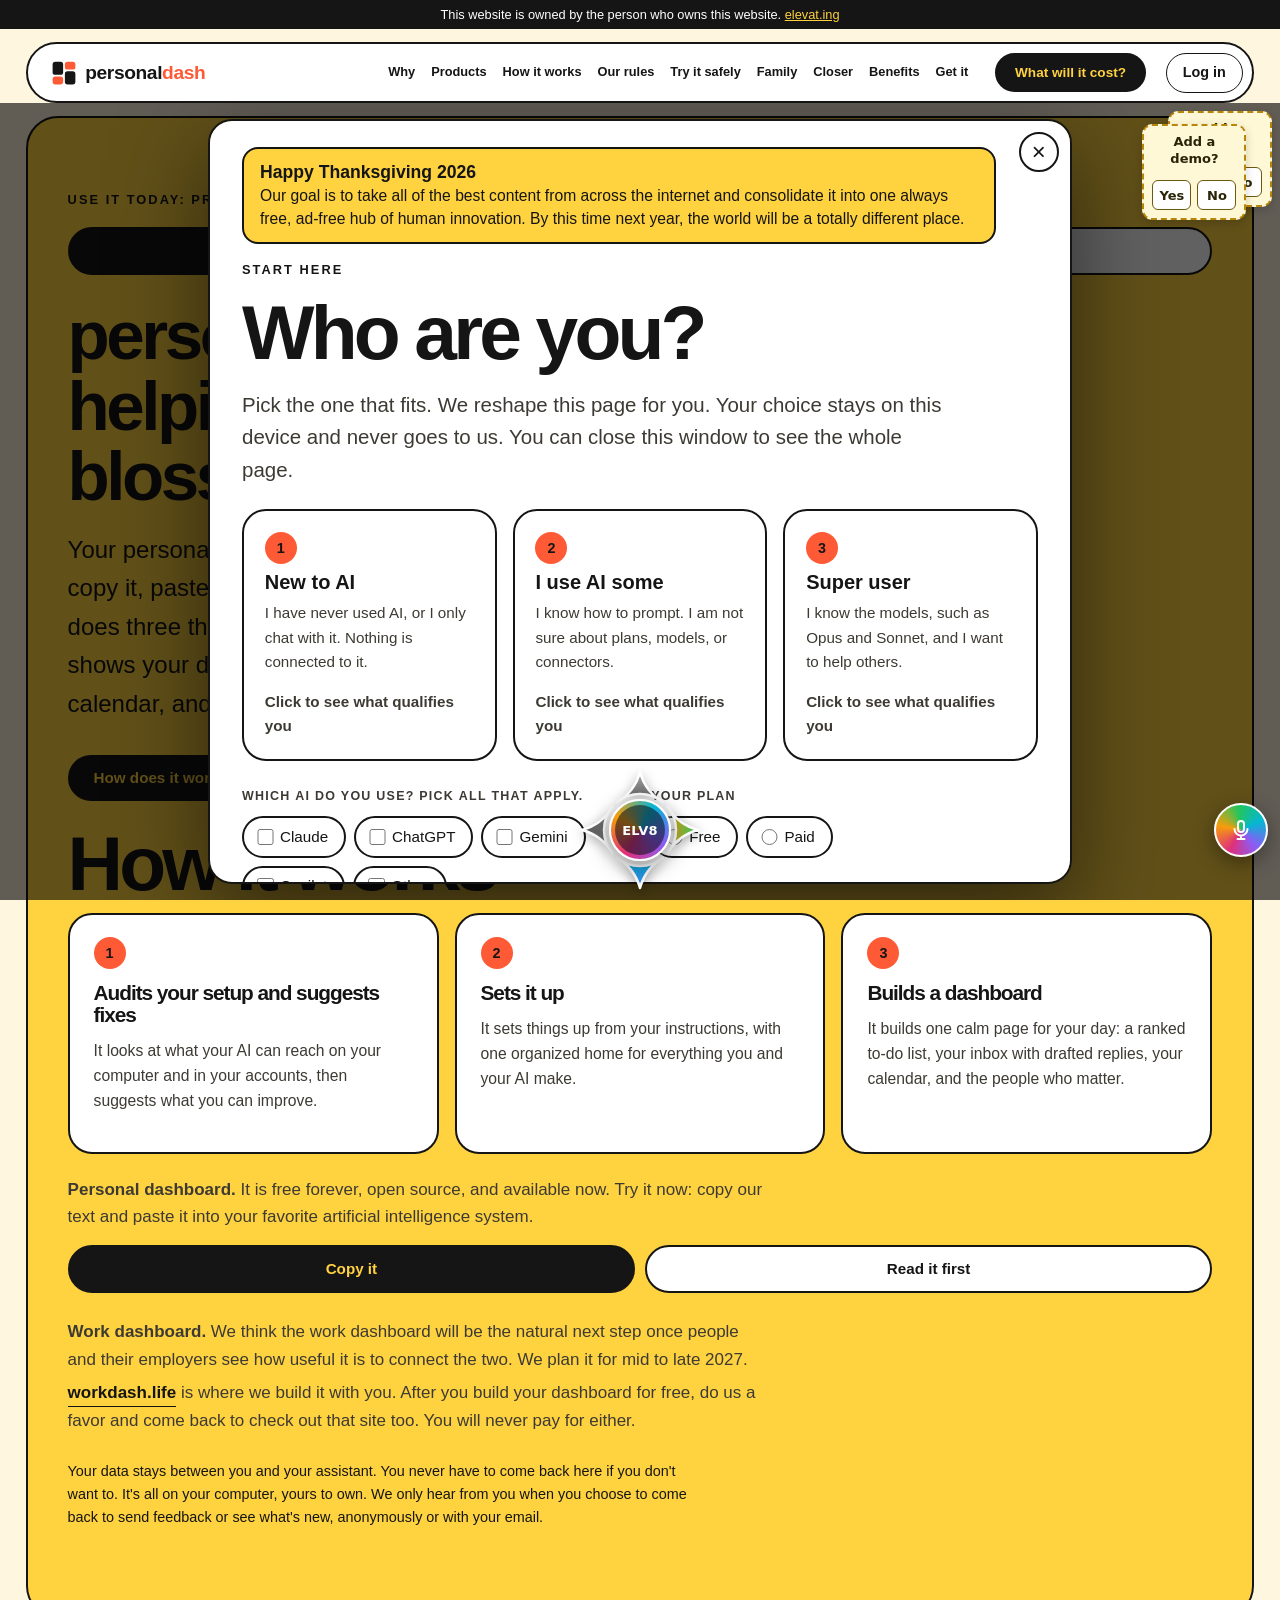
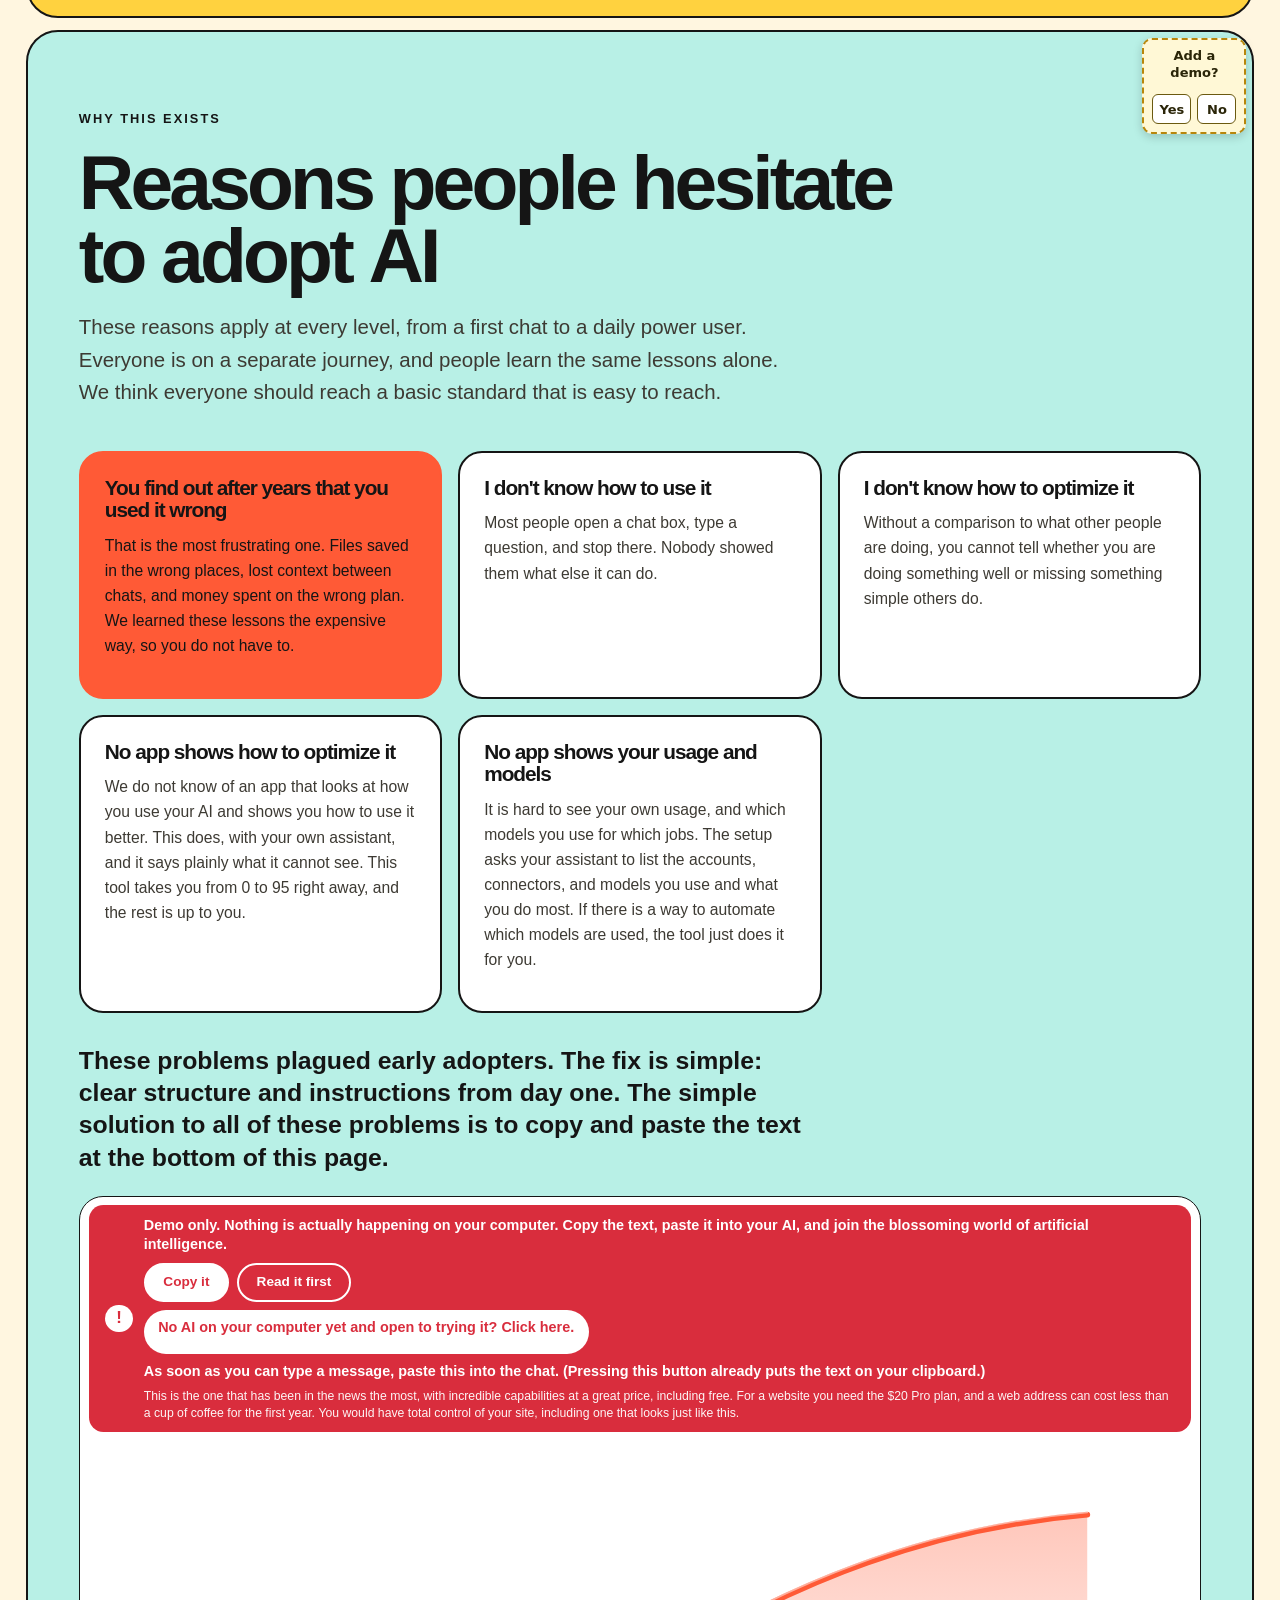
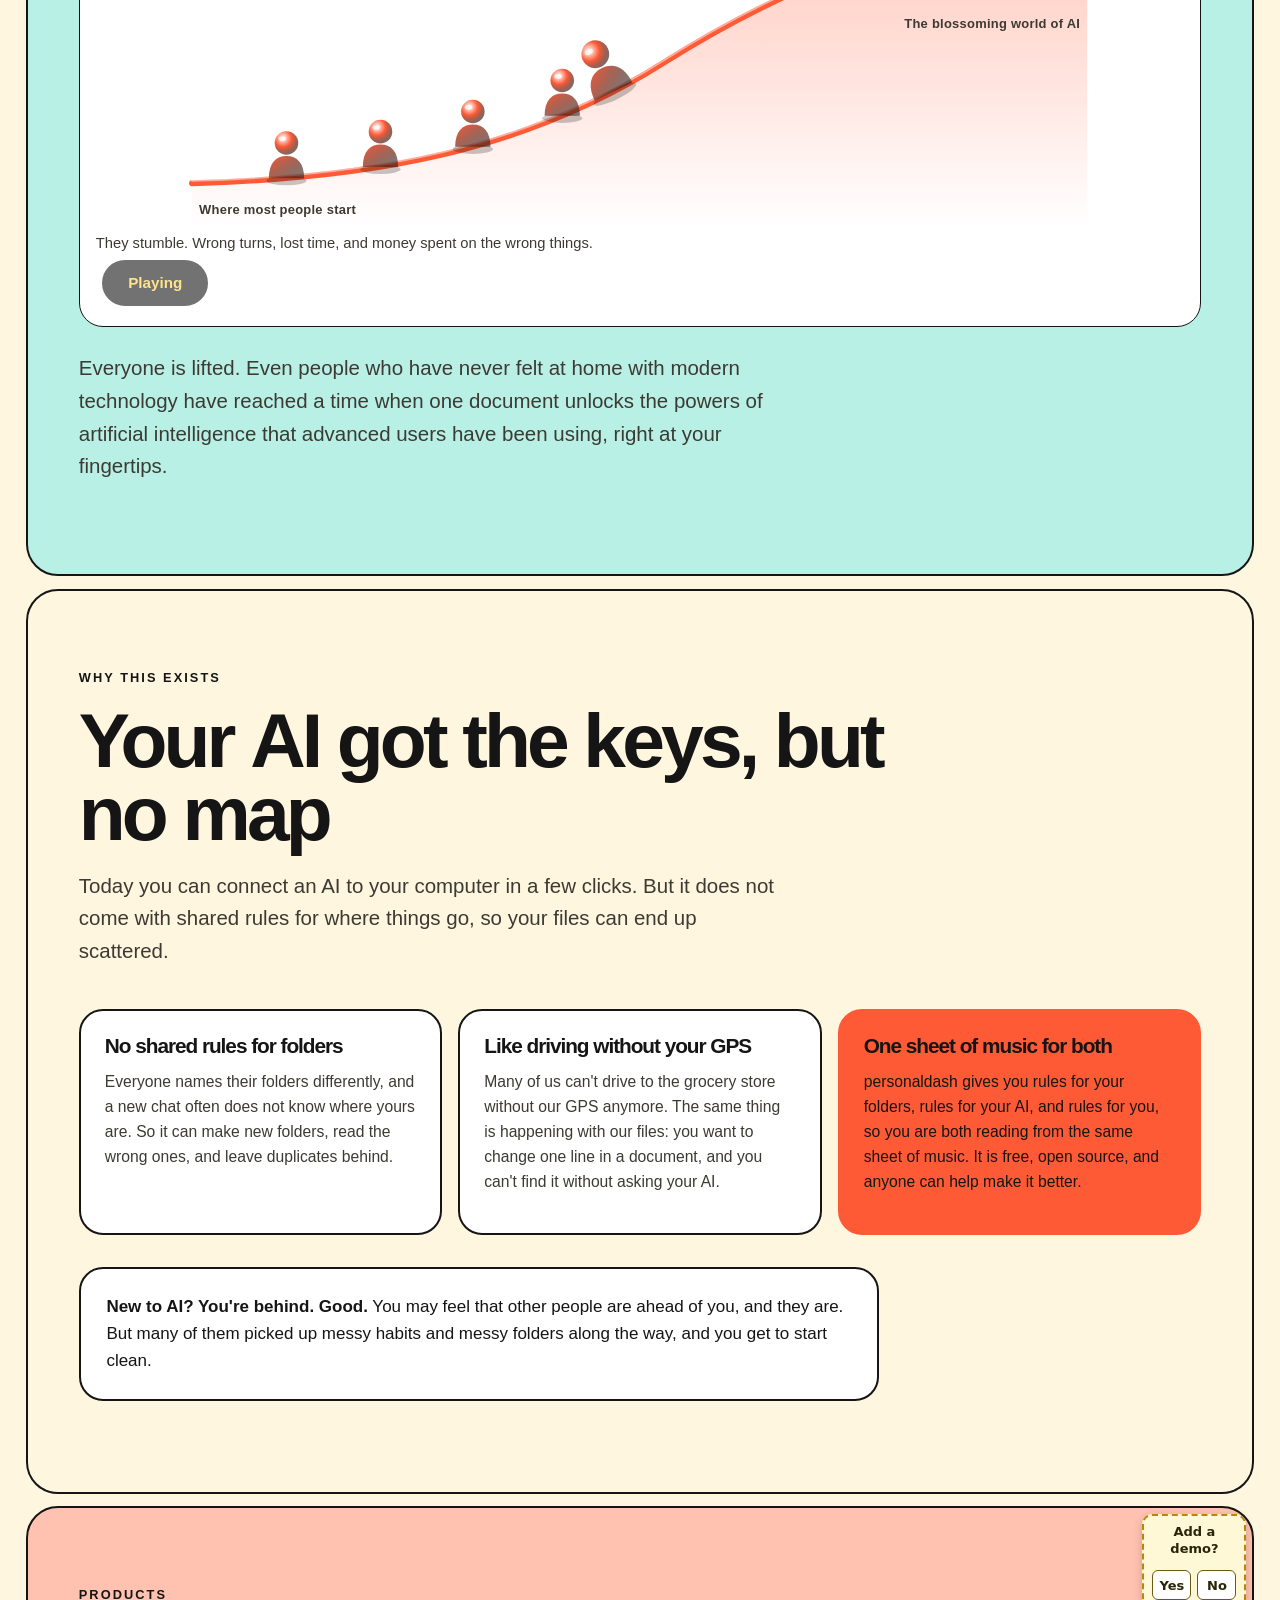
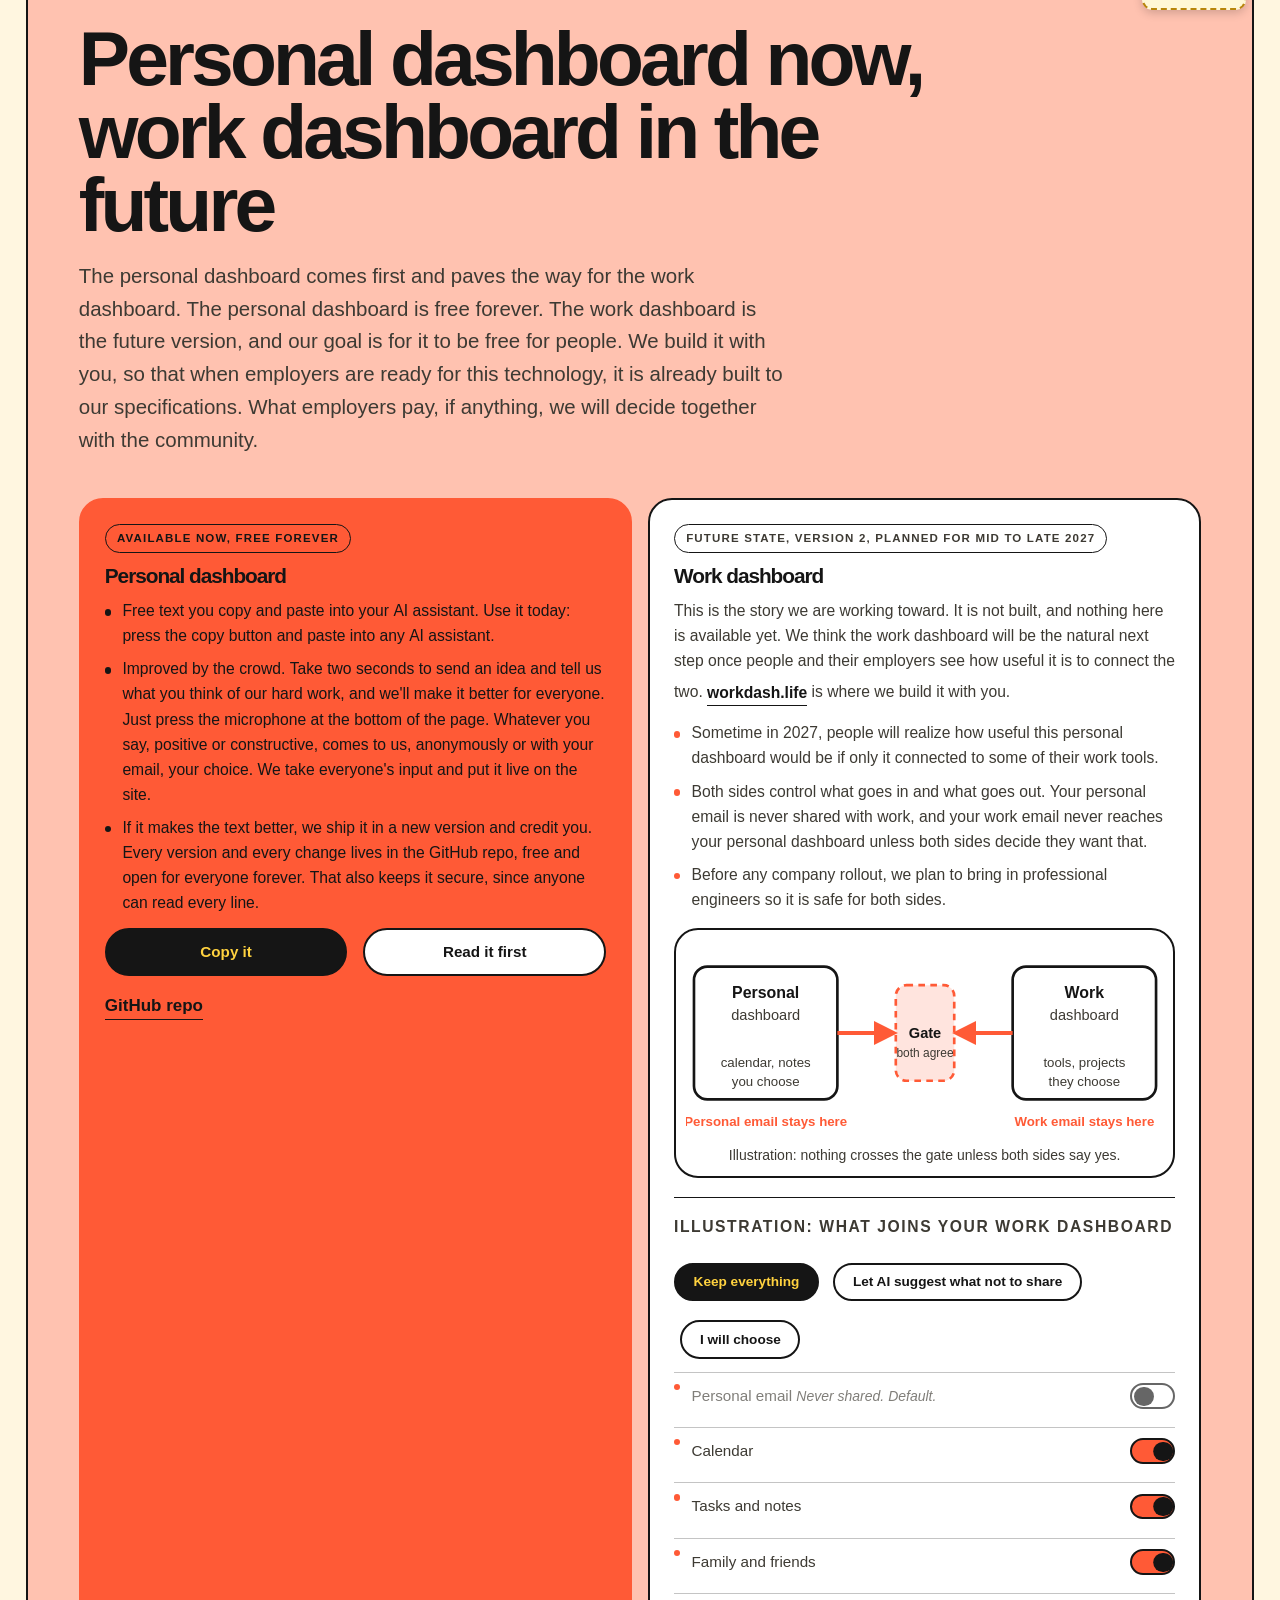
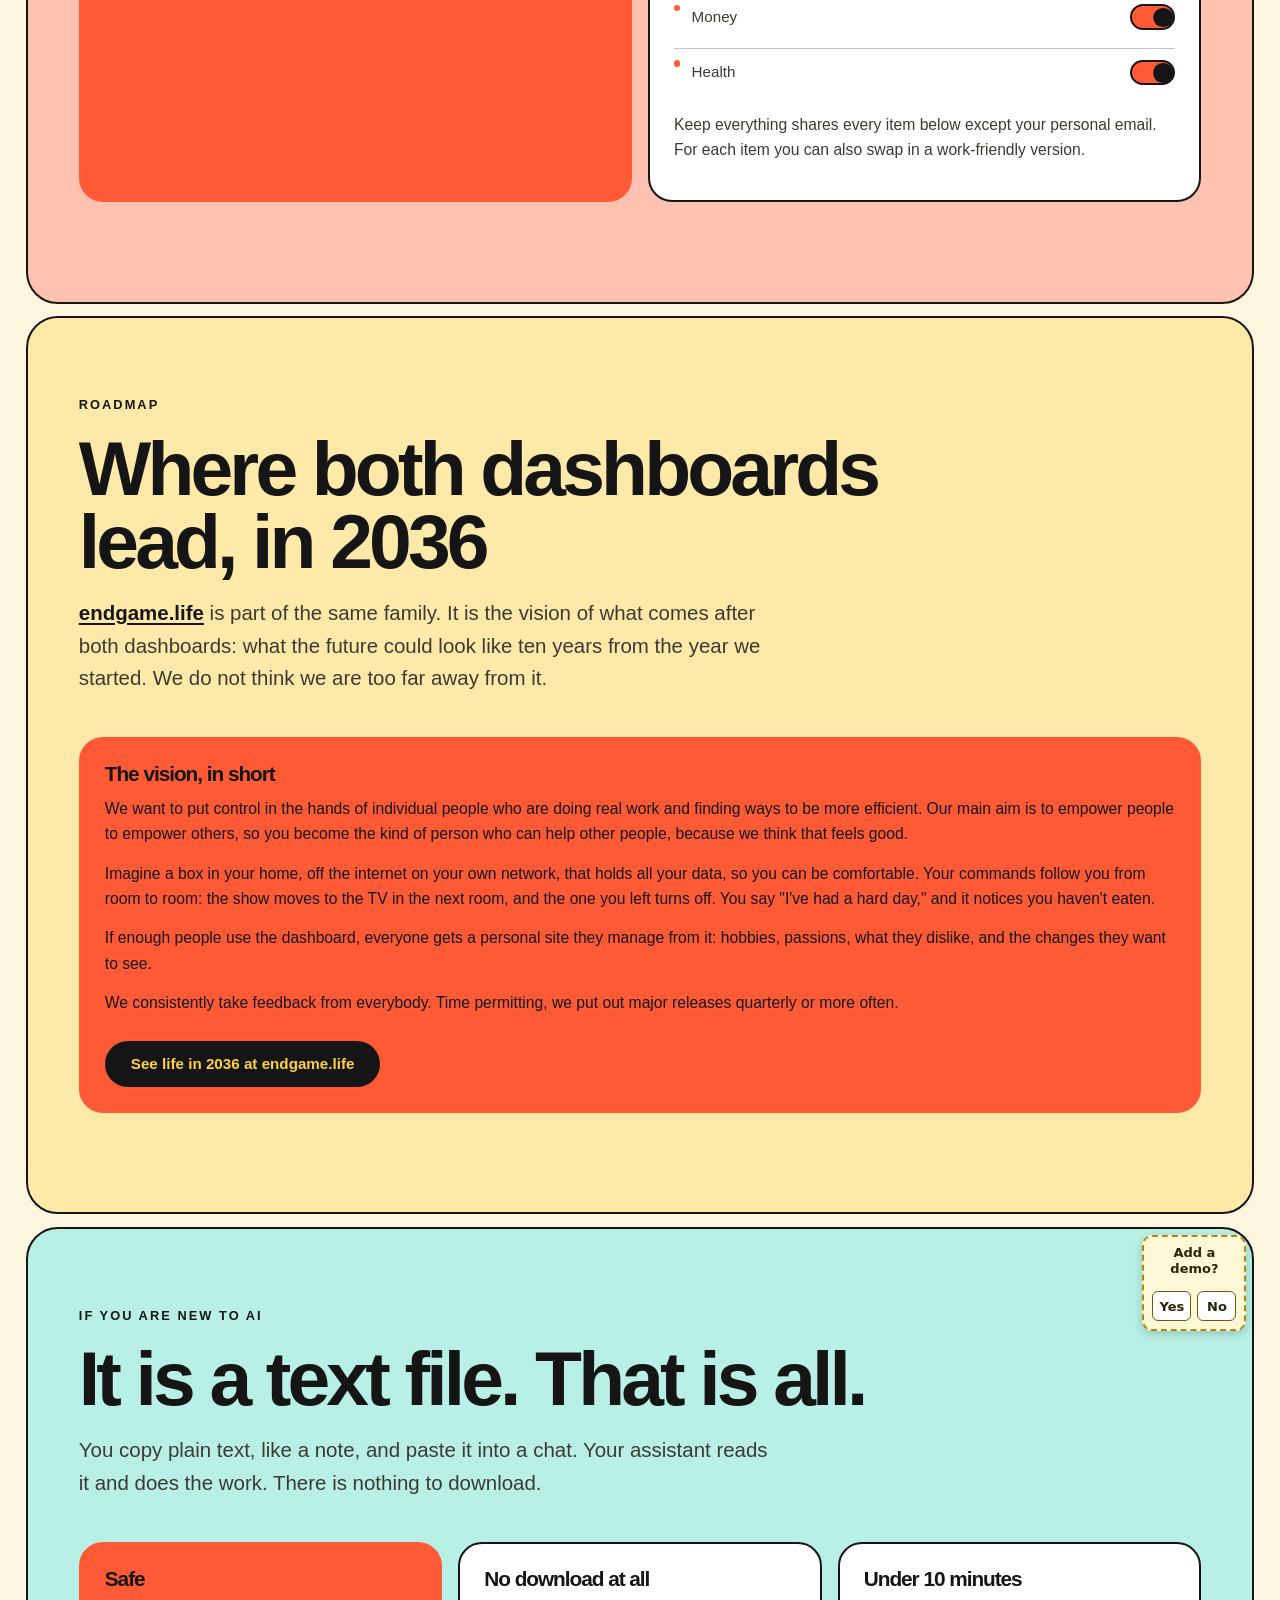
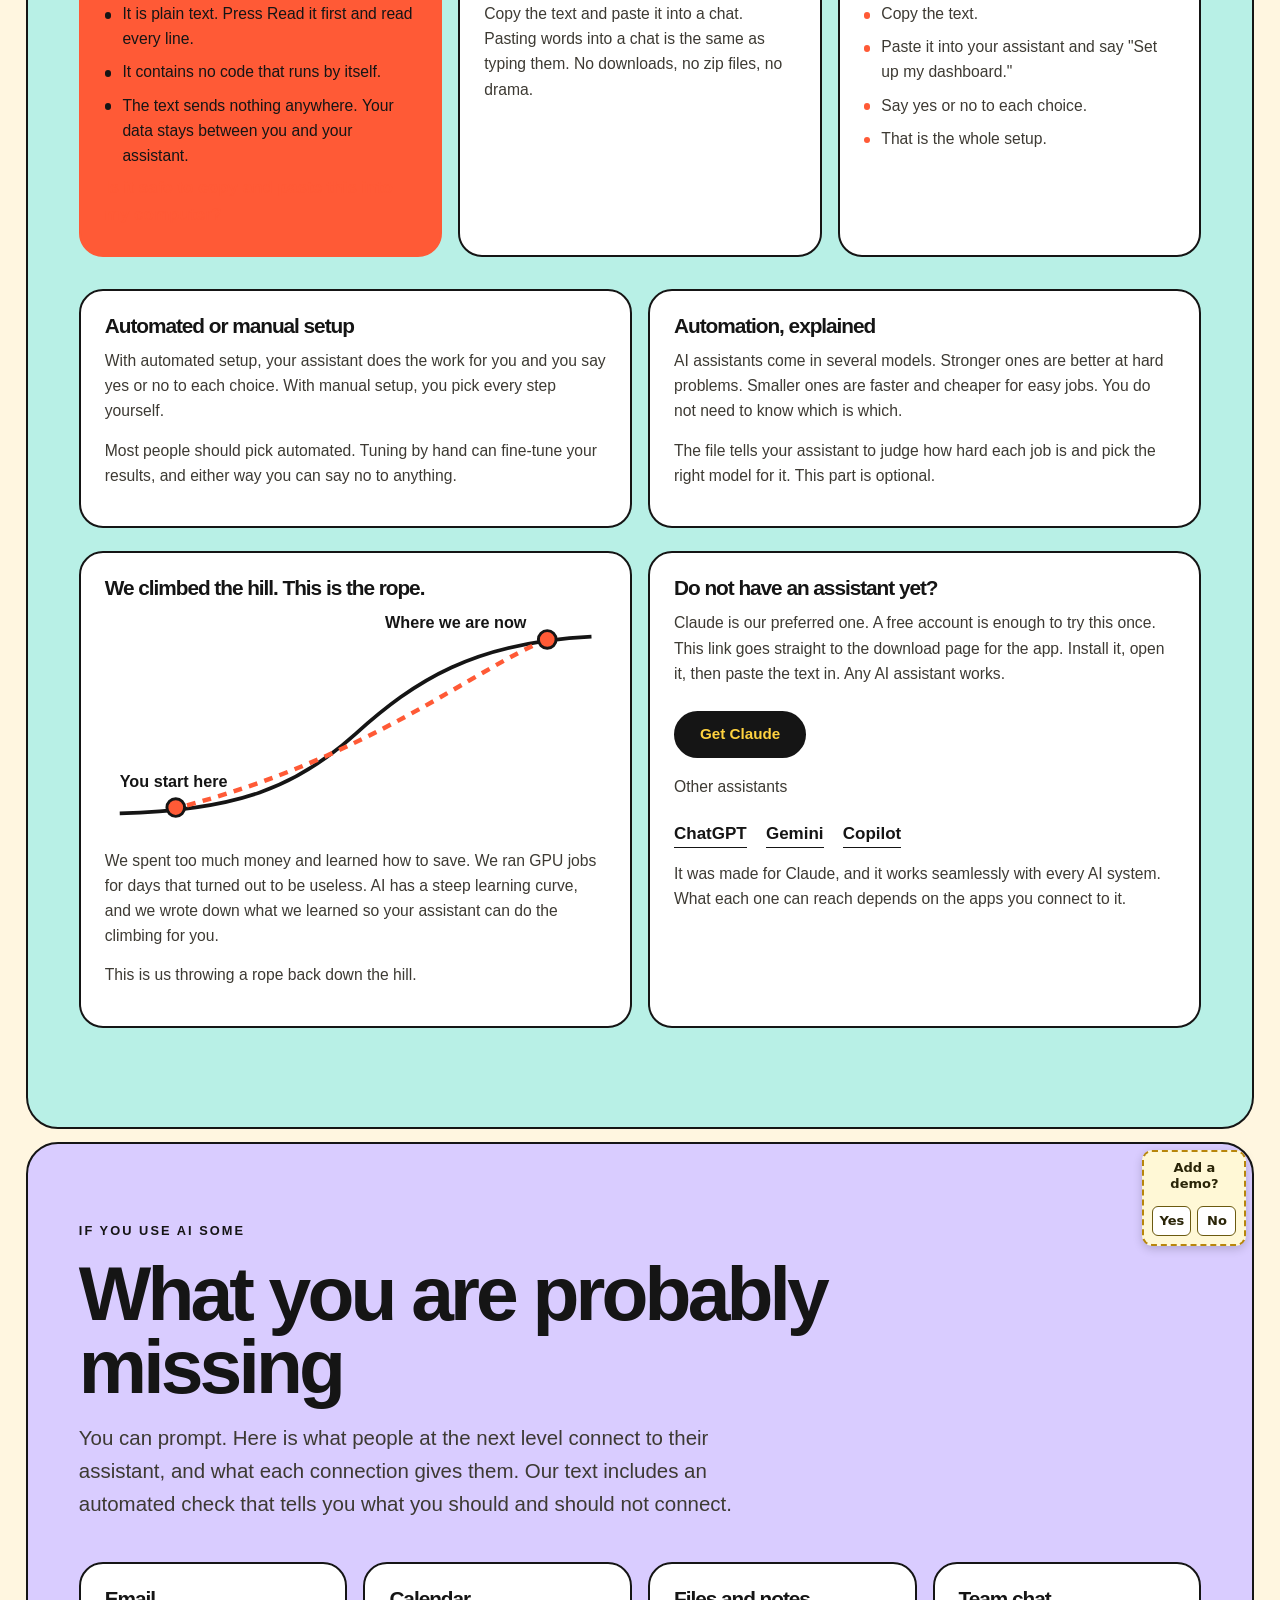
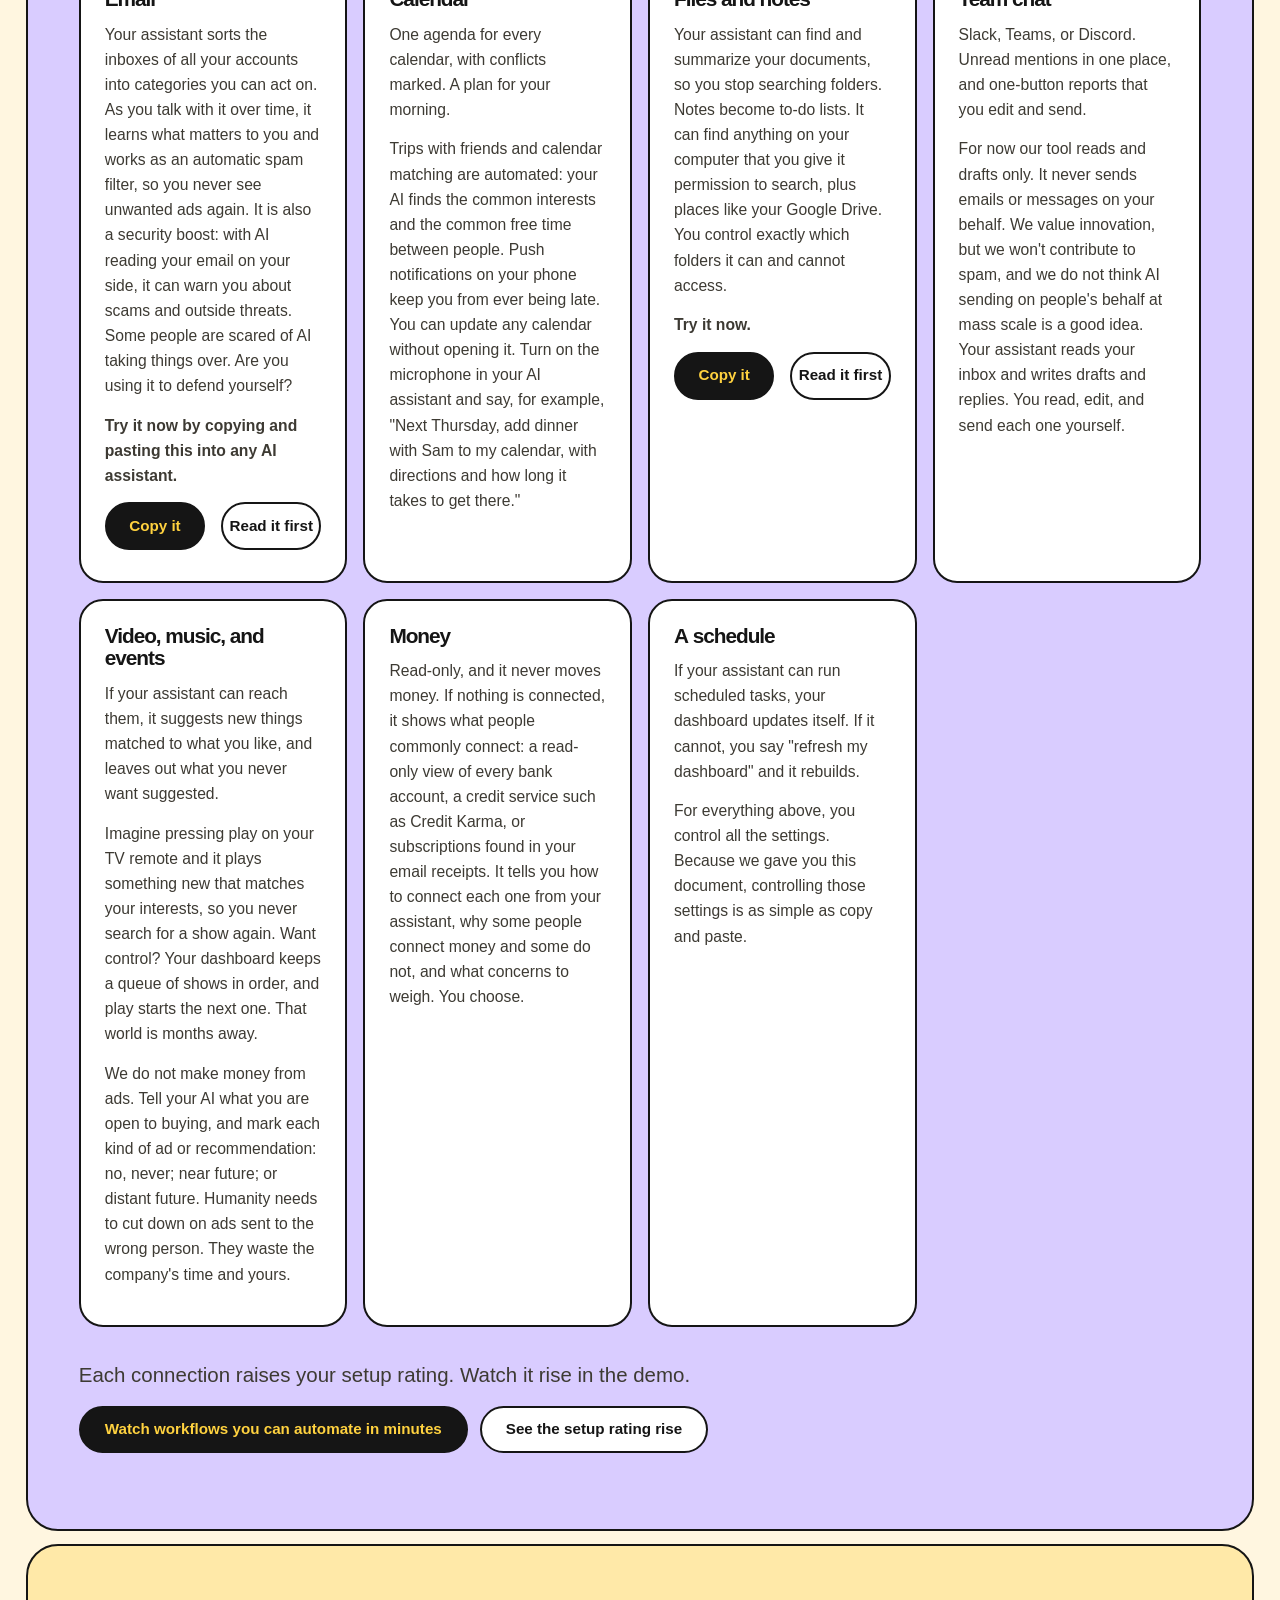
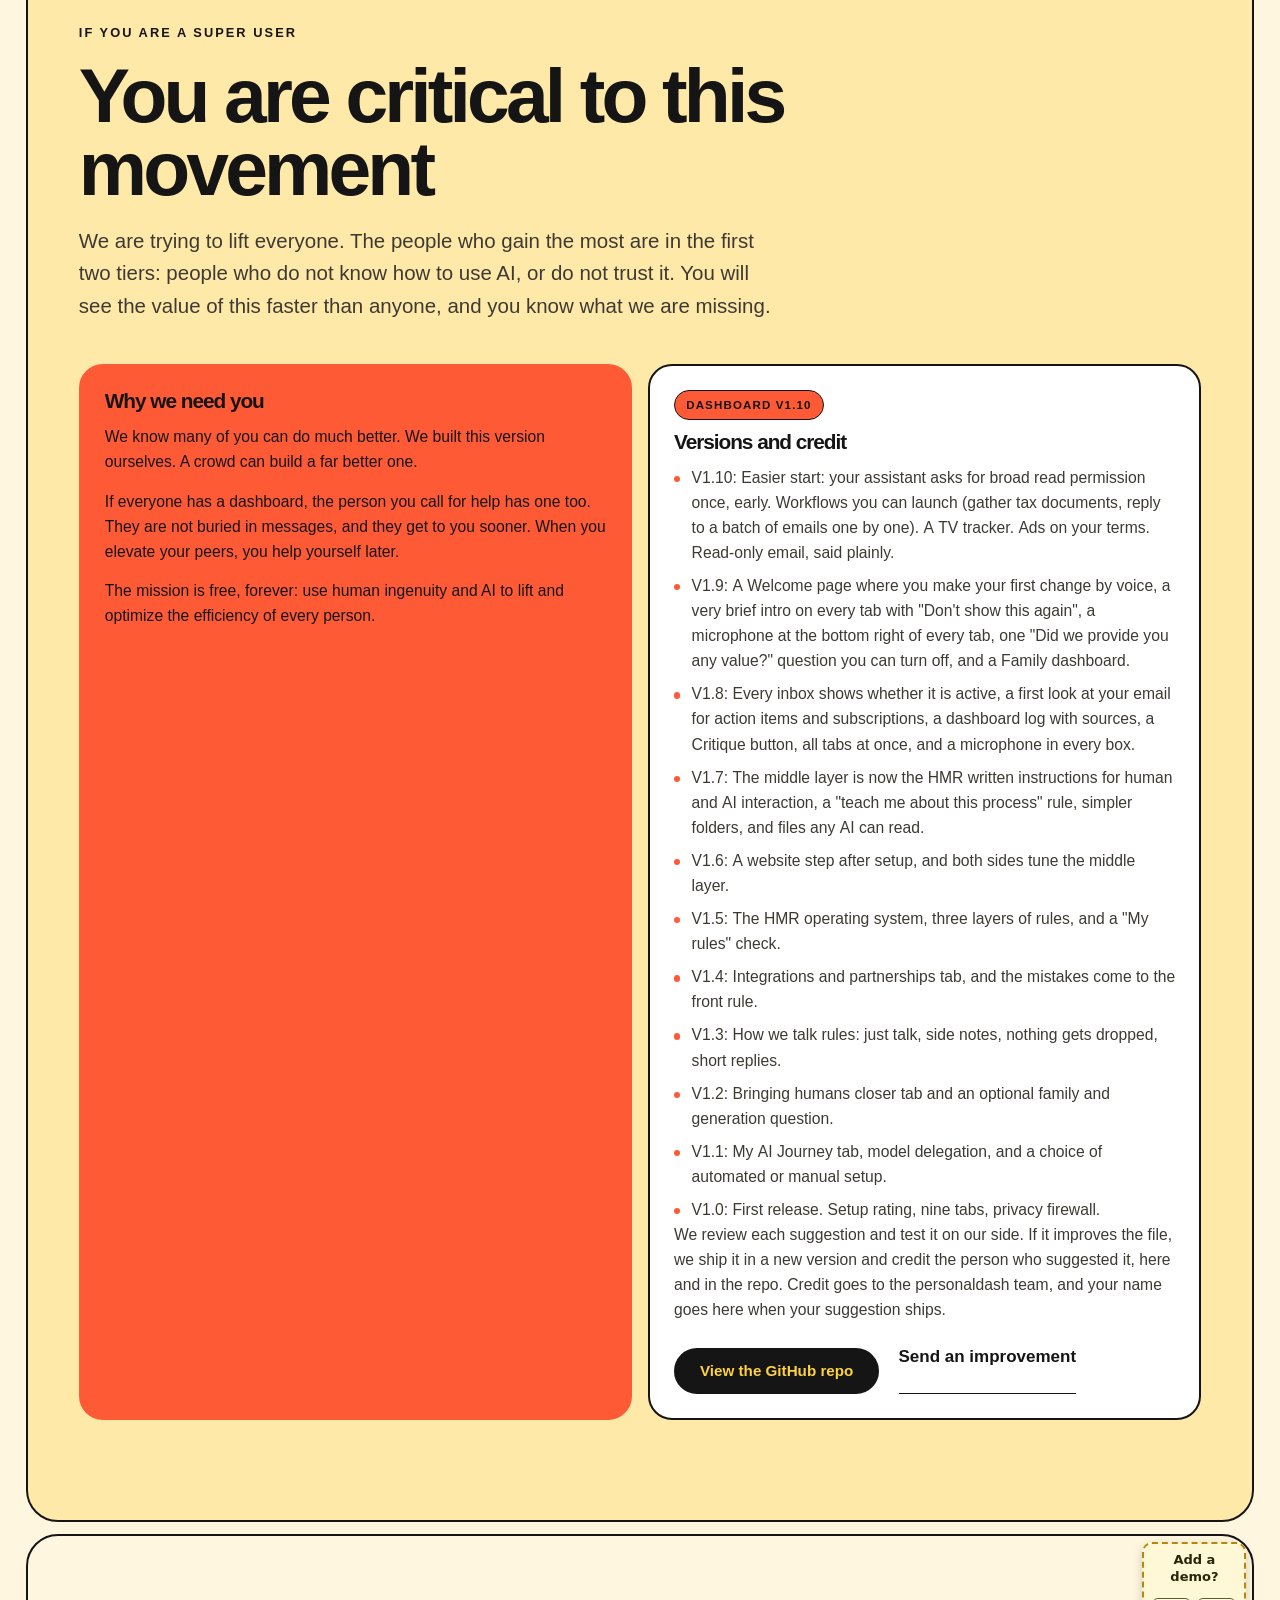
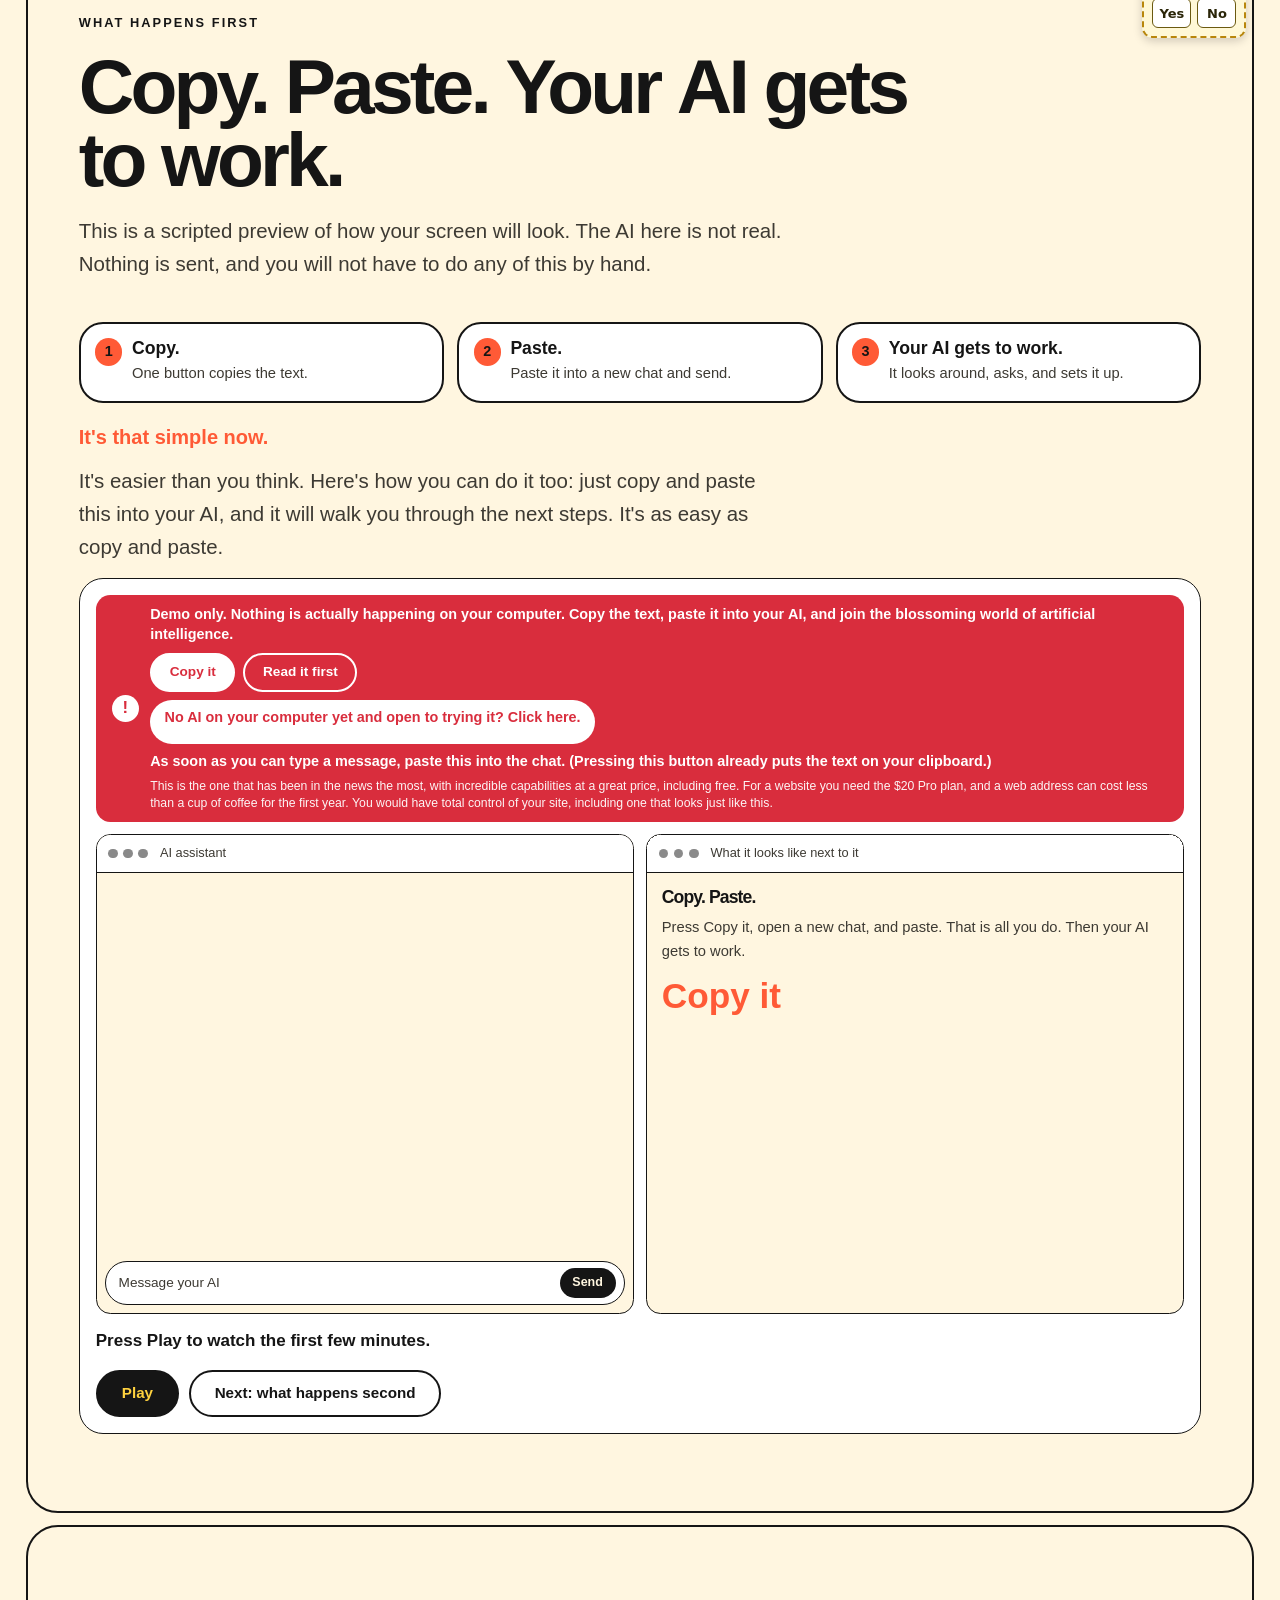
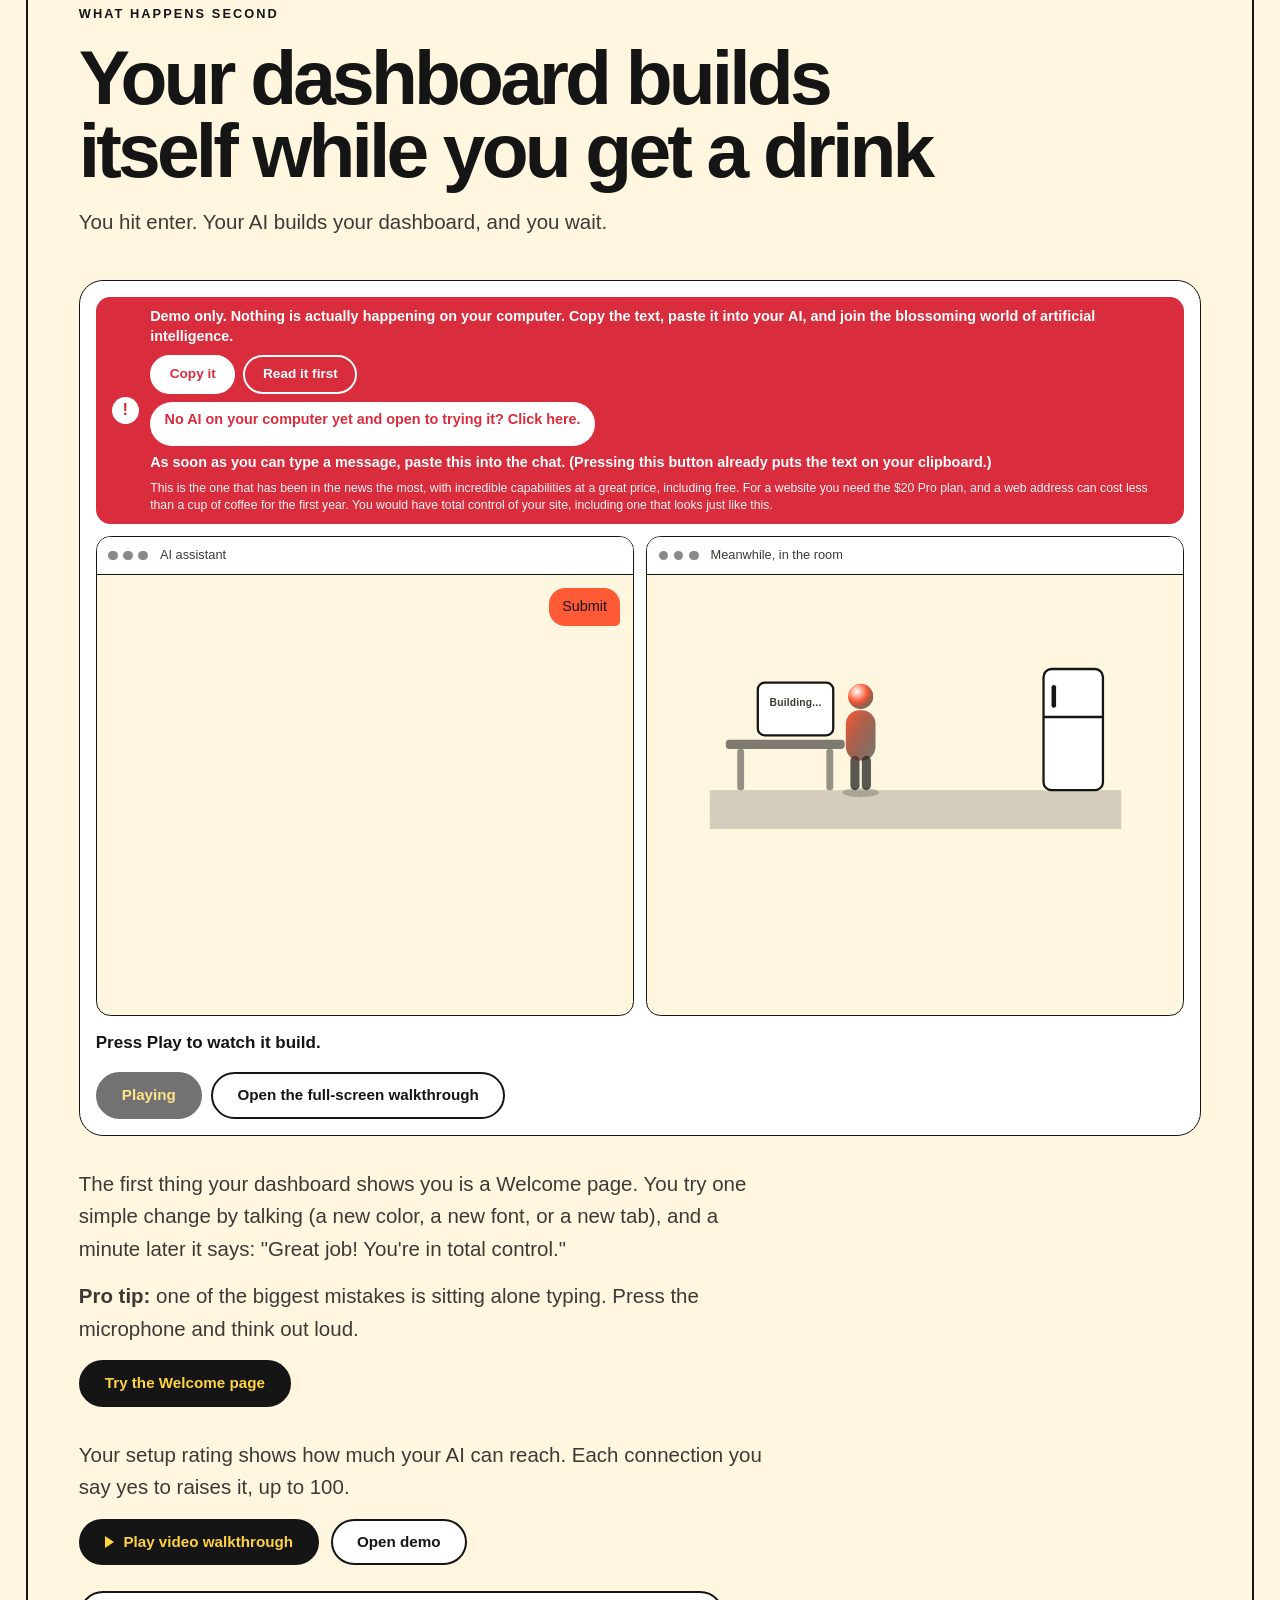
==== commit 72dd92ce: "personaldash: benefit lines for phone, pet care, wake word and master switch; Work tab imagine-a-wor" ====
--- a/index.html
+++ b/index.html
@@ -1571,7 +1571,7 @@
 <p class="lead cx-ctrl"><strong>You control 100 percent of what this AI system can and cannot do, and we make that easy. The control is in your hands.</strong></p>
 <p class="lead">The features we imagine land in one of nine buckets, with family first. Let us show you how AI can bring humanity closer. Press Play on any card to watch it work. The more you put in, the more it pays you back.</p>
 <p class="lead"><strong>Our text is good now, and it will keep getting better. The more people press the microphone and give us feedback, the better it gets.</strong></p></div>
-<div class="cx-ben"><article class="card hl"><span class="cx-bn">1</span><h3>Forge family bonds</h3><ul><li>A family tree and inherited contacts.</li><li>Birthdays before they sneak up on you.</li><li>One button to message every cousin.</li></ul><a class="link" href="#family">See the family view</a><button type="button" class="btn small" data-hmr-card="chat-family"><span class="play" aria-hidden="true"></span> Play</button></article><article class="card"><span class="cx-bn">2</span><h3>Save money</h3><ul><li>See every subscription and cut off the ones you do not want.</li><li>Price alerts for trips you keep talking about.</li><li>Lights and thermostat turn off when rooms are empty.</li></ul><button type="button" class="btn small" data-hmr-card="chat-money"><span class="play" aria-hidden="true"></span> Play</button></article><article class="card"><span class="cx-bn">3</span><h3>Save time</h3><ul><li>A ranked to-do list each morning.</li><li>Replies drafted from your voice notes.</li><li>No scrolling through menus to pick a show.</li></ul><button type="button" class="btn small" data-hmr-card="chat-time"><span class="play" aria-hidden="true"></span> Play</button></article><article class="card"><span class="cx-bn">4</span><h3>Have fun</h3><ul><li>A TV screen that shows only new things.</li><li>Music tips from friends who love music.</li><li>A button that does nothing useful. Try Funsies below.</li></ul><button type="button" class="btn small" data-hmr-card="chat-fun"><span class="play" aria-hidden="true"></span> Play</button></article><article class="card"><span class="cx-bn">5</span><h3>Explore places</h3><ul><li>A trip suggestion when your budget, calendar, and friends line up.</li><li>Events near you that match what you like.</li><li>Group plans without the group chat chaos.</li></ul><button type="button" class="btn small" data-hmr-card="chat-explore"><span class="play" aria-hidden="true"></span> Play</button></article><article class="card"><span class="cx-bn">6</span><h3>Try new activities</h3><ul><li>"Here is what people like you are trying. Want to try it?"</li><li>Ideas matched to your free time.</li><li>You always choose.</li></ul><button type="button" class="btn small" data-hmr-card="chat-try"><span class="play" aria-hidden="true"></span> Play</button></article><article class="card"><span class="cx-bn">7</span><h3>Gains</h3><ul><li>Air quality, sleep, and meals tracked quietly.</li><li>A reading and learning plan you set.</li><li>A voice journal each night, kept private by default.</li></ul><button type="button" class="btn small" data-hmr-card="chat-gains"><span class="play" aria-hidden="true"></span> Play</button></article><article class="card"><span class="cx-bn">8</span><h3>Feel safer and calmer</h3><ul><li>Share your location with a best friend, person by person.</li><li>An out-of-office that hands off your open items.</li><li>You choose who sees what.</li></ul><button type="button" class="btn small" data-hmr-card="chat-safe"><span class="play" aria-hidden="true"></span> Play</button></article><article class="card"><span class="cx-bn">9</span><h3>Get more done at work</h3><ul><li>One-button reports from live numbers.</li><li>Work items you can action from home, if you choose.</li><li>A future state we build with you.</li></ul><button type="button" class="btn small" data-hmr-card="chat-work"><span class="play" aria-hidden="true"></span> Play</button></article></div>
+<div class="cx-ben"><article class="card hl"><span class="cx-bn">1</span><h3>Forge family bonds</h3><ul><li>A family tree and inherited contacts.</li><li>Birthdays before they sneak up on you.</li><li>One button to message every cousin.</li></ul><a class="link" href="#family">See the family view</a><button type="button" class="btn small" data-hmr-card="chat-family"><span class="play" aria-hidden="true"></span> Play</button></article><article class="card"><span class="cx-bn">2</span><h3>Save money</h3><ul><li>See every subscription and cut off the ones you do not want.</li><li>Price alerts for trips you keep talking about.</li><li>Lights and thermostat turn off when rooms are empty.</li></ul><button type="button" class="btn small" data-hmr-card="chat-money"><span class="play" aria-hidden="true"></span> Play</button></article><article class="card"><span class="cx-bn">3</span><h3>Save time</h3><ul><li>A ranked to-do list each morning.</li><li>Replies drafted from your voice notes.</li><li>No scrolling through menus to pick a show.</li><li>Your phone the way you want it: apps rearranged or deleted for you.</li></ul><button type="button" class="btn small" data-hmr-card="chat-time"><span class="play" aria-hidden="true"></span> Play</button></article><article class="card"><span class="cx-bn">4</span><h3>Have fun</h3><ul><li>A TV screen that shows only new things.</li><li>Music tips from friends who love music.</li><li>A button that does nothing useful. Try Funsies below.</li></ul><button type="button" class="btn small" data-hmr-card="chat-fun"><span class="play" aria-hidden="true"></span> Play</button></article><article class="card"><span class="cx-bn">5</span><h3>Explore places</h3><ul><li>A trip suggestion when your budget, calendar, and friends line up.</li><li>Events near you that match what you like.</li><li>Group plans without the group chat chaos.</li></ul><button type="button" class="btn small" data-hmr-card="chat-explore"><span class="play" aria-hidden="true"></span> Play</button></article><article class="card"><span class="cx-bn">6</span><h3>Try new activities</h3><ul><li>"Here is what people like you are trying. Want to try it?"</li><li>Ideas matched to your free time.</li><li>You always choose.</li></ul><button type="button" class="btn small" data-hmr-card="chat-try"><span class="play" aria-hidden="true"></span> Play</button></article><article class="card"><span class="cx-bn">7</span><h3>Gains</h3><ul><li>Air quality, sleep, and meals tracked quietly.</li><li>A reading and learning plan you set.</li><li>A voice journal each night, kept private by default.</li><li>Pet care: fresh-food recipes and a camera to check in.</li></ul><button type="button" class="btn small" data-hmr-card="chat-gains"><span class="play" aria-hidden="true"></span> Play</button></article><article class="card"><span class="cx-bn">8</span><h3>Feel safer and calmer</h3><ul><li>Share your location with a best friend, person by person.</li><li>An out-of-office that hands off your open items.</li><li>You choose who sees what, with one master switch for public or private.</li><li>A smart home that answers to your own wake word.</li></ul><button type="button" class="btn small" data-hmr-card="chat-safe"><span class="play" aria-hidden="true"></span> Play</button></article><article class="card"><span class="cx-bn">9</span><h3>Get more done at work</h3><ul><li>One-button reports from live numbers.</li><li>Work items you can action from home, if you choose.</li><li>A future state we build with you.</li></ul><button type="button" class="btn small" data-hmr-card="chat-work"><span class="play" aria-hidden="true"></span> Play</button></article></div>
 </div></section>
 
 
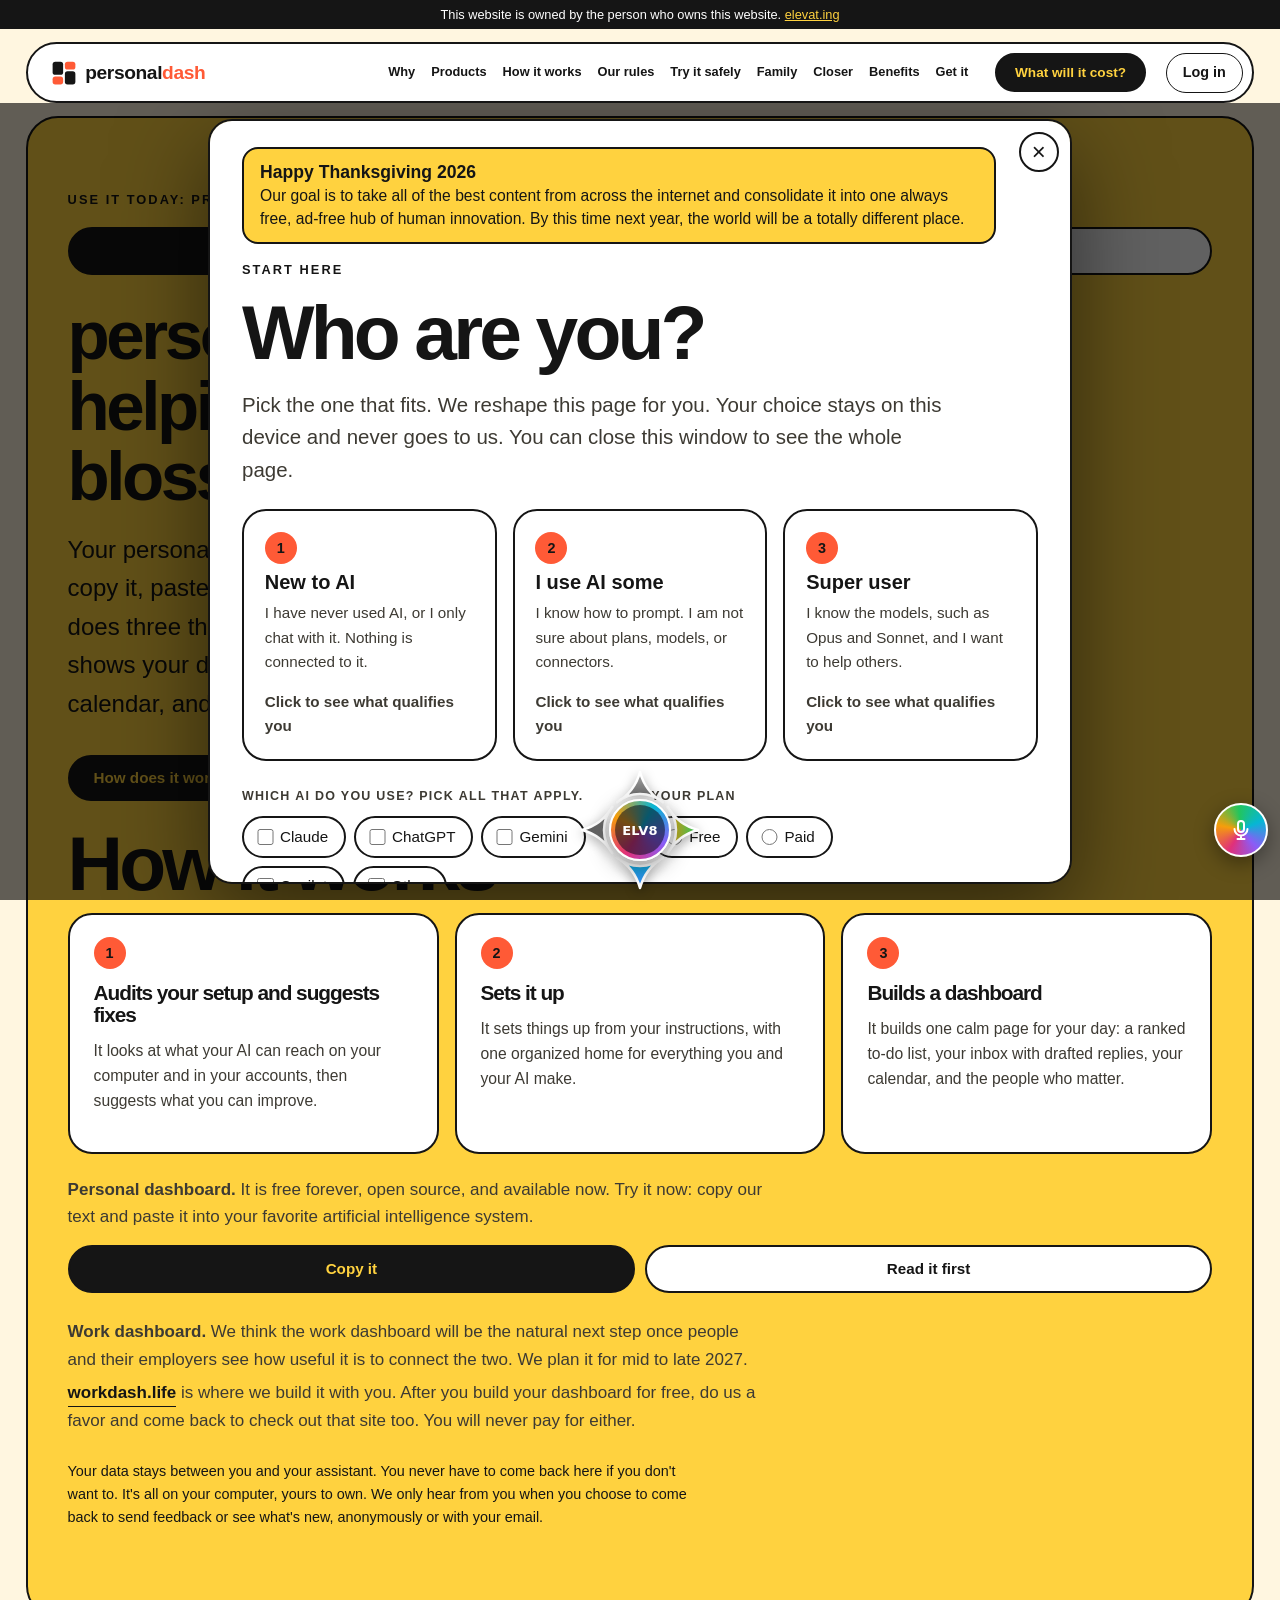
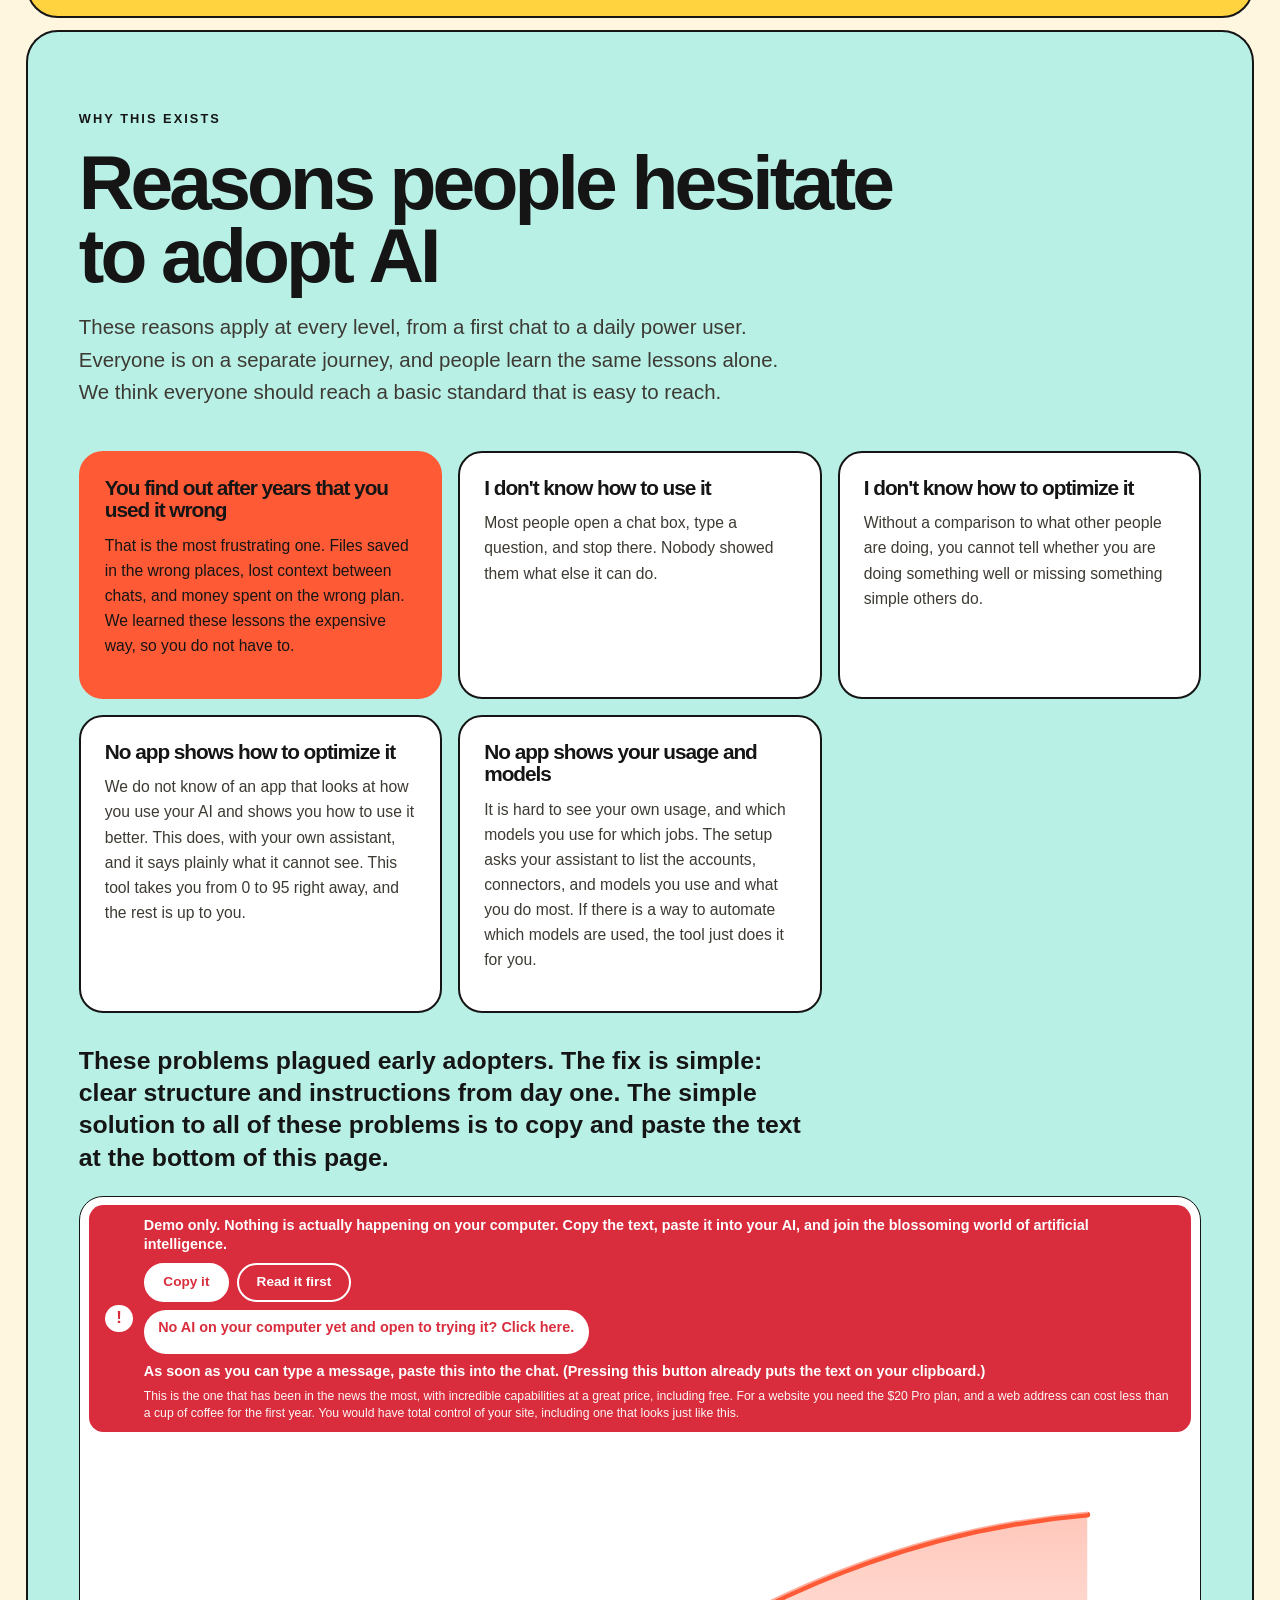
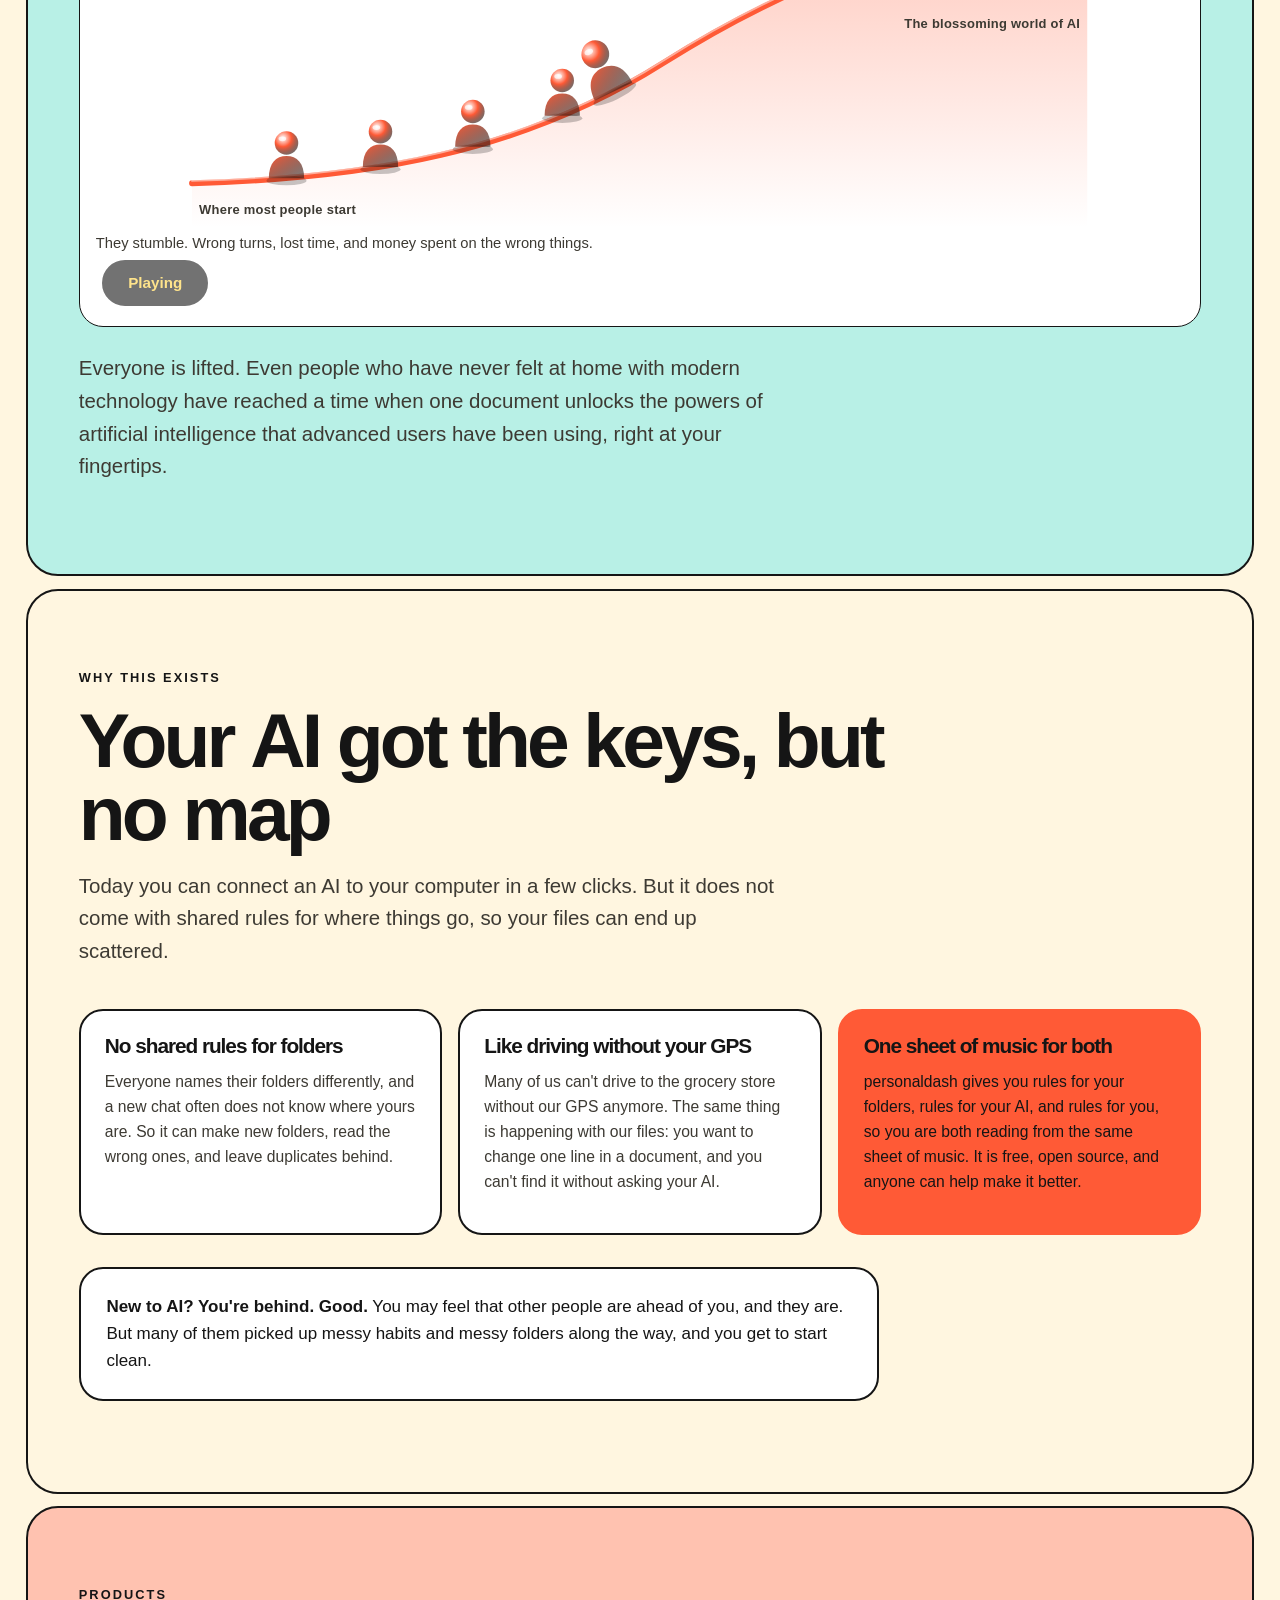
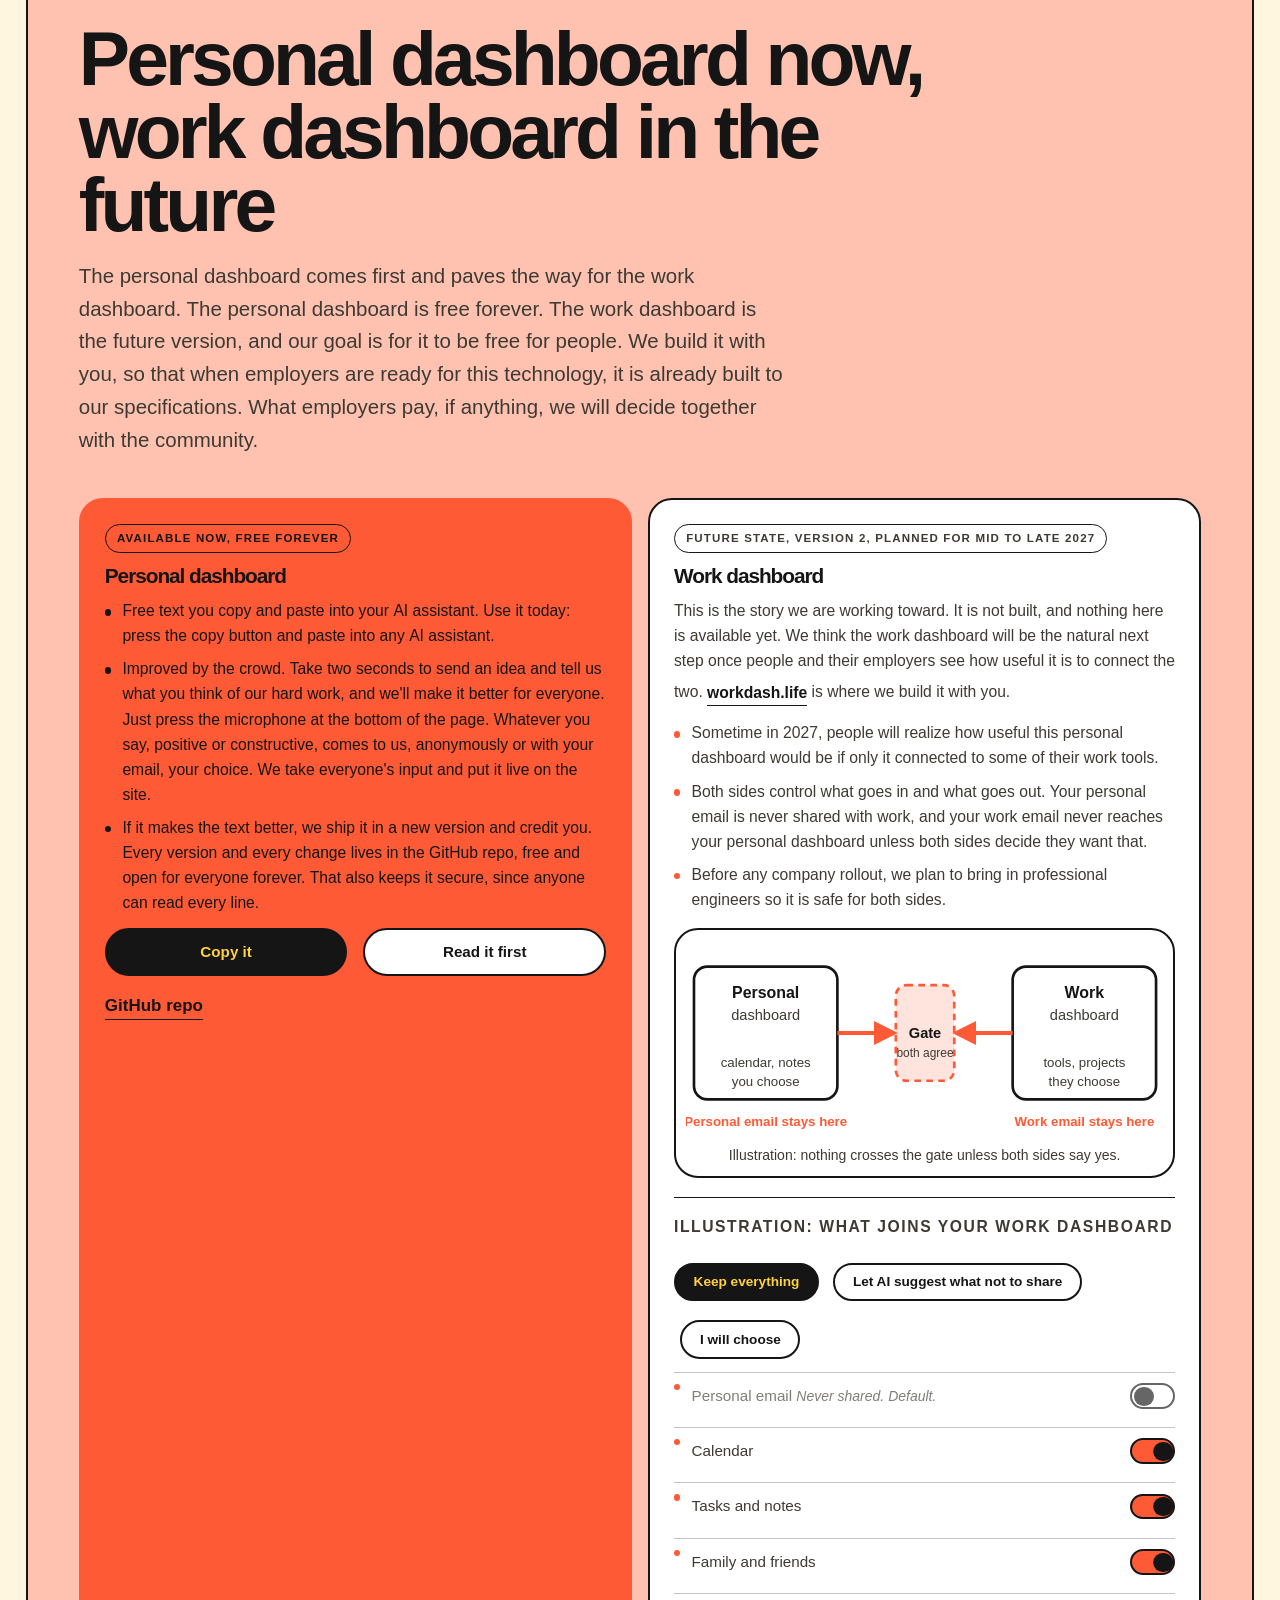
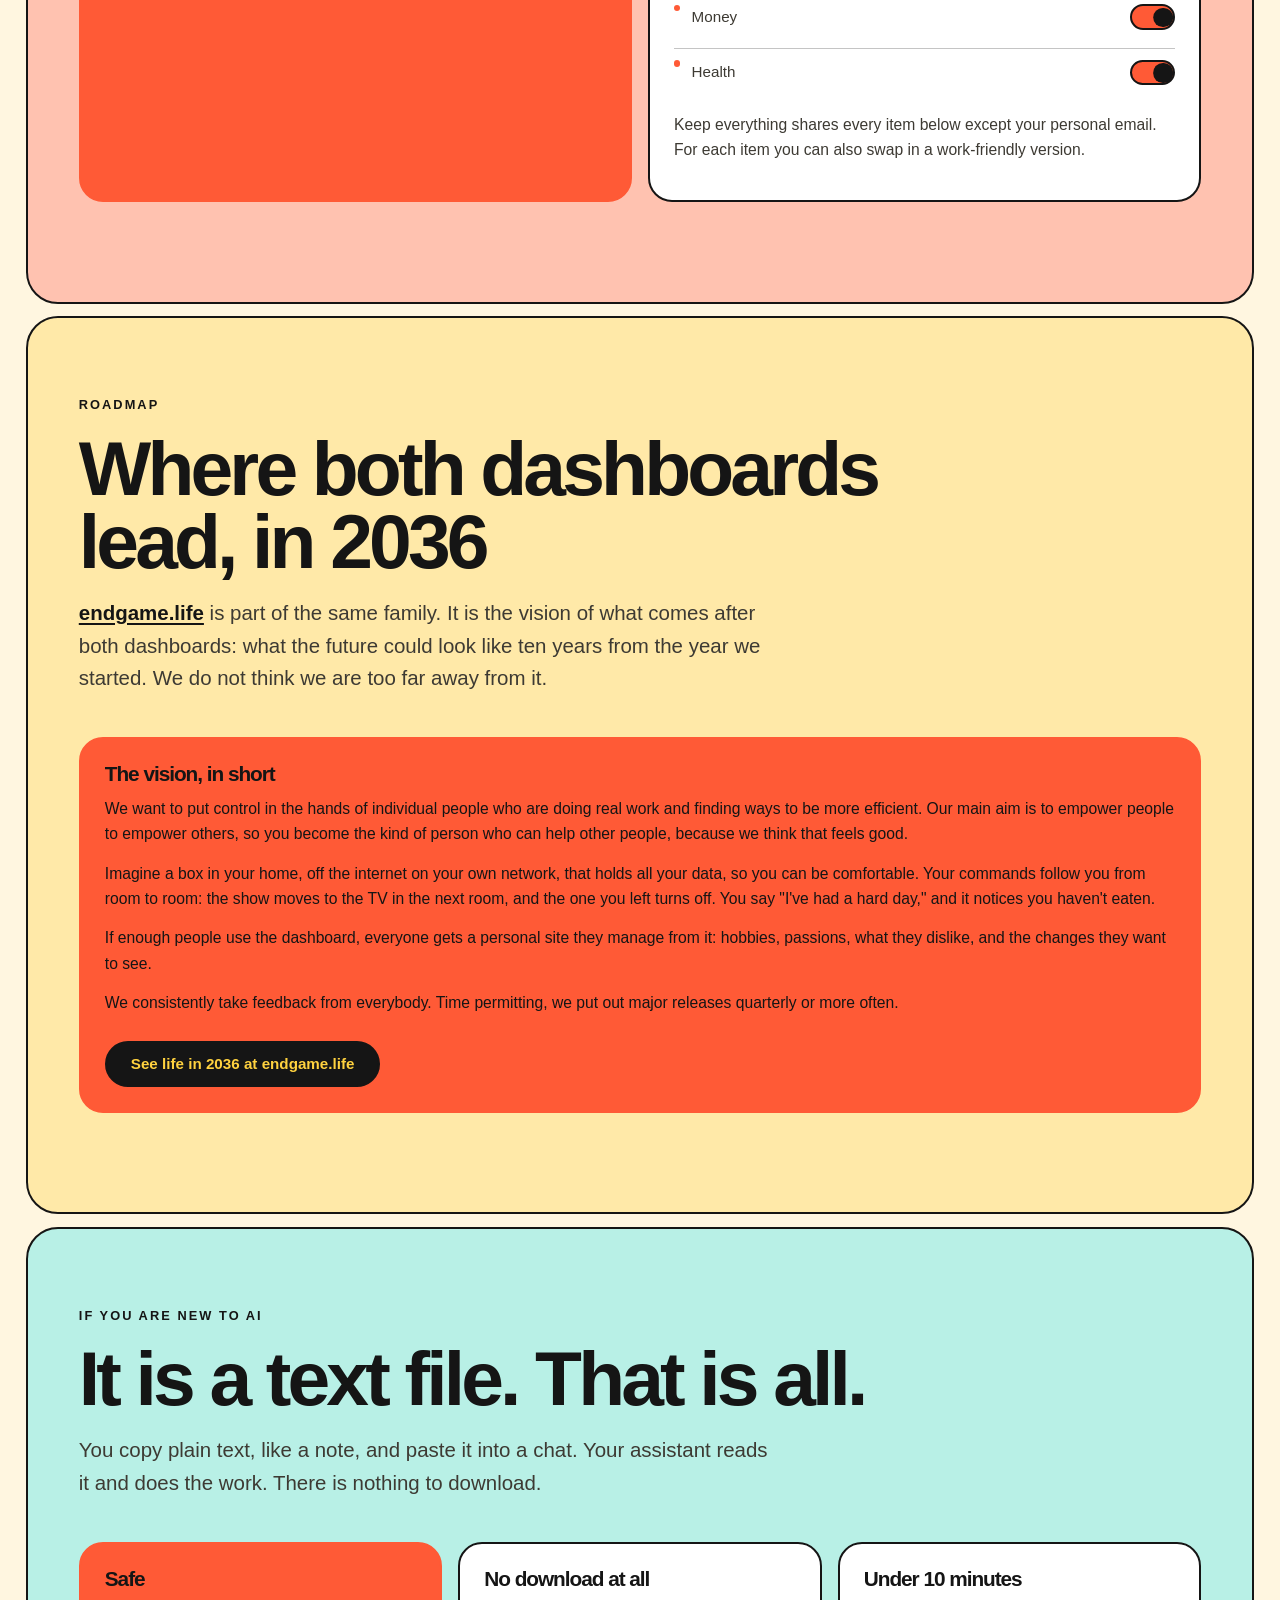
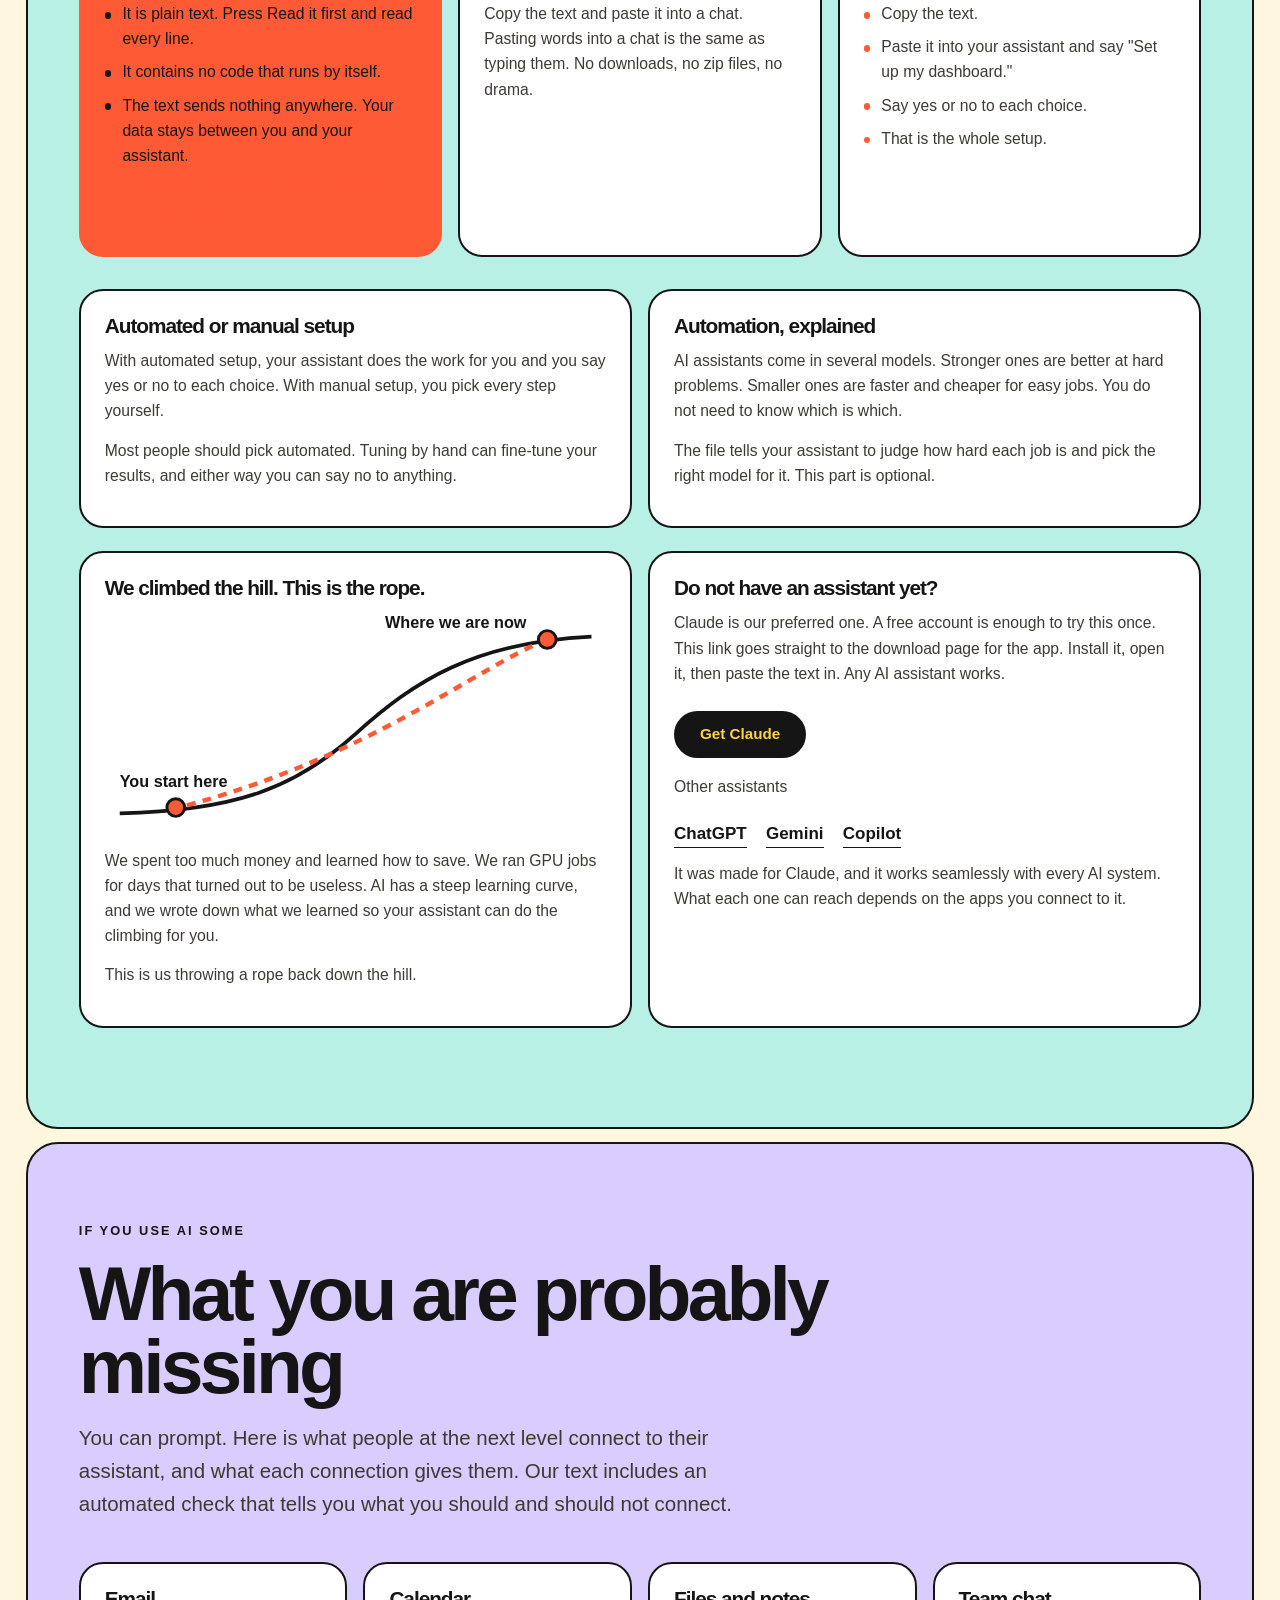
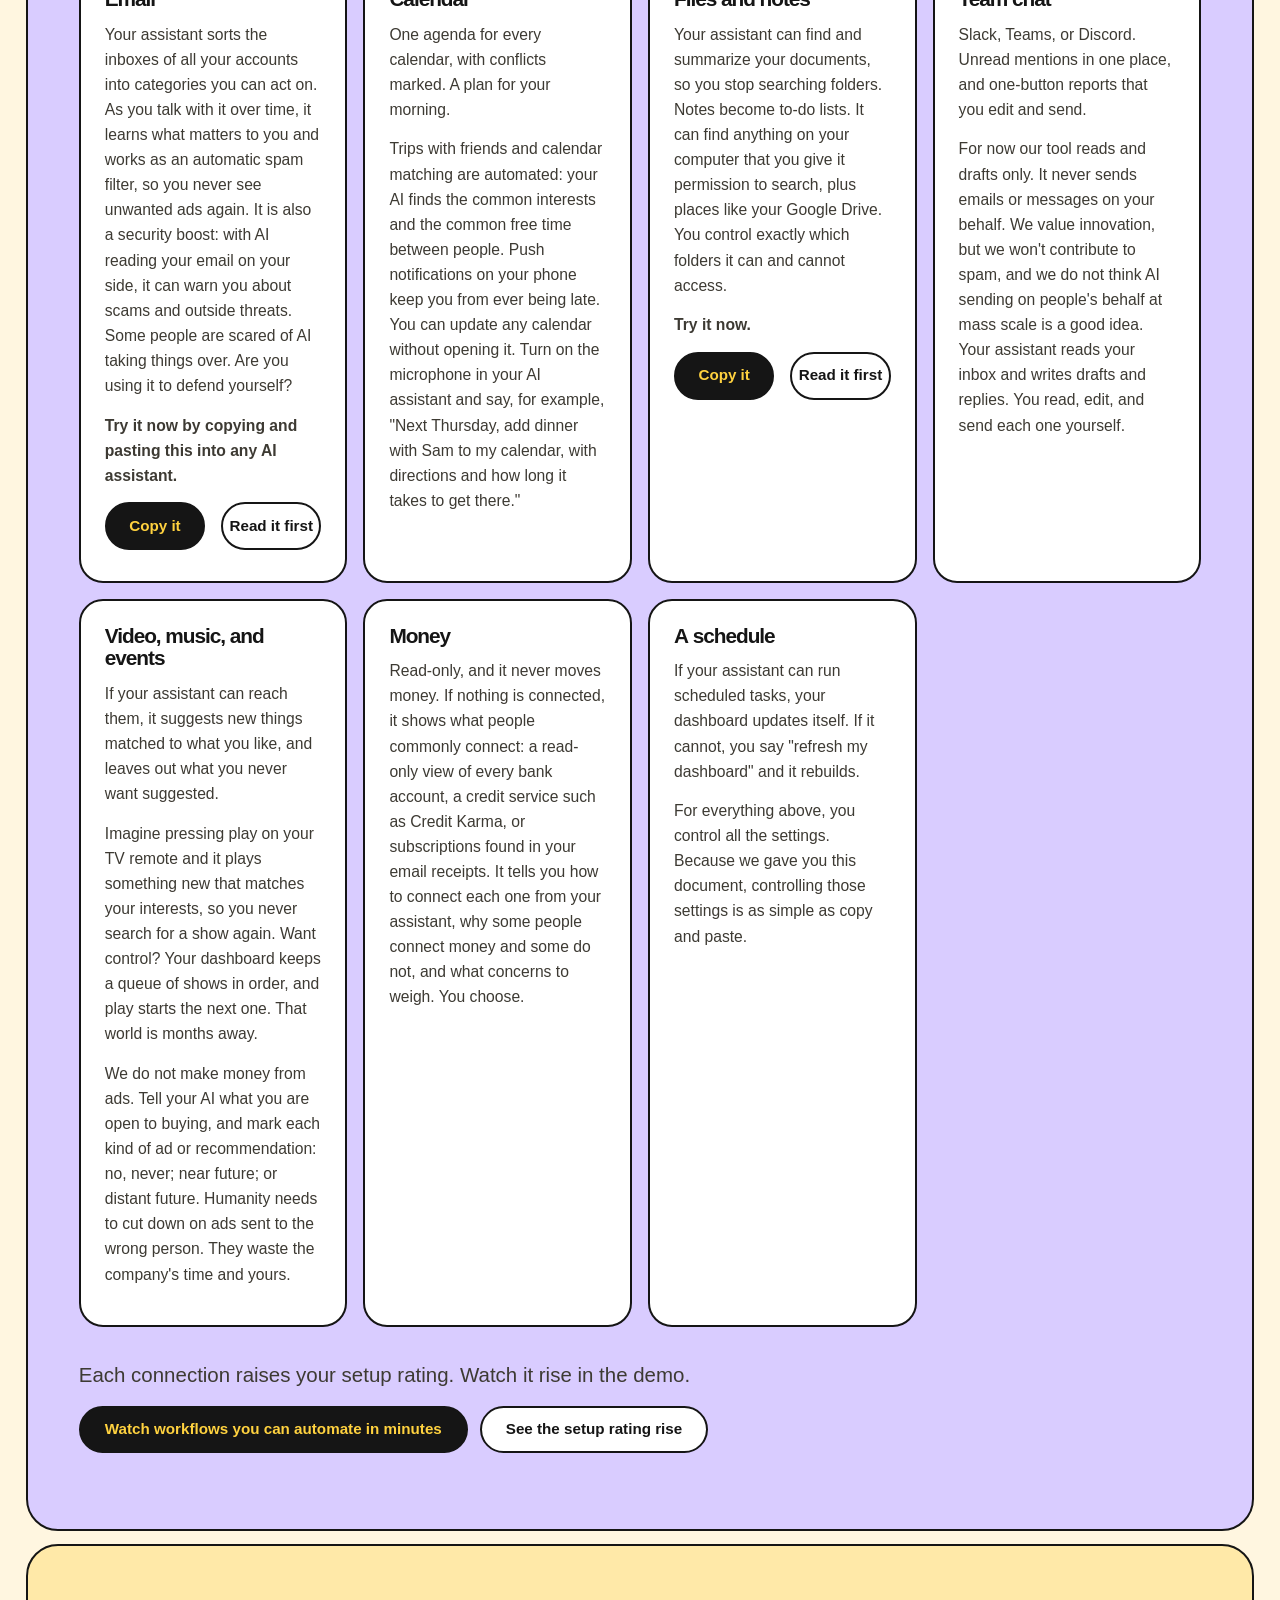
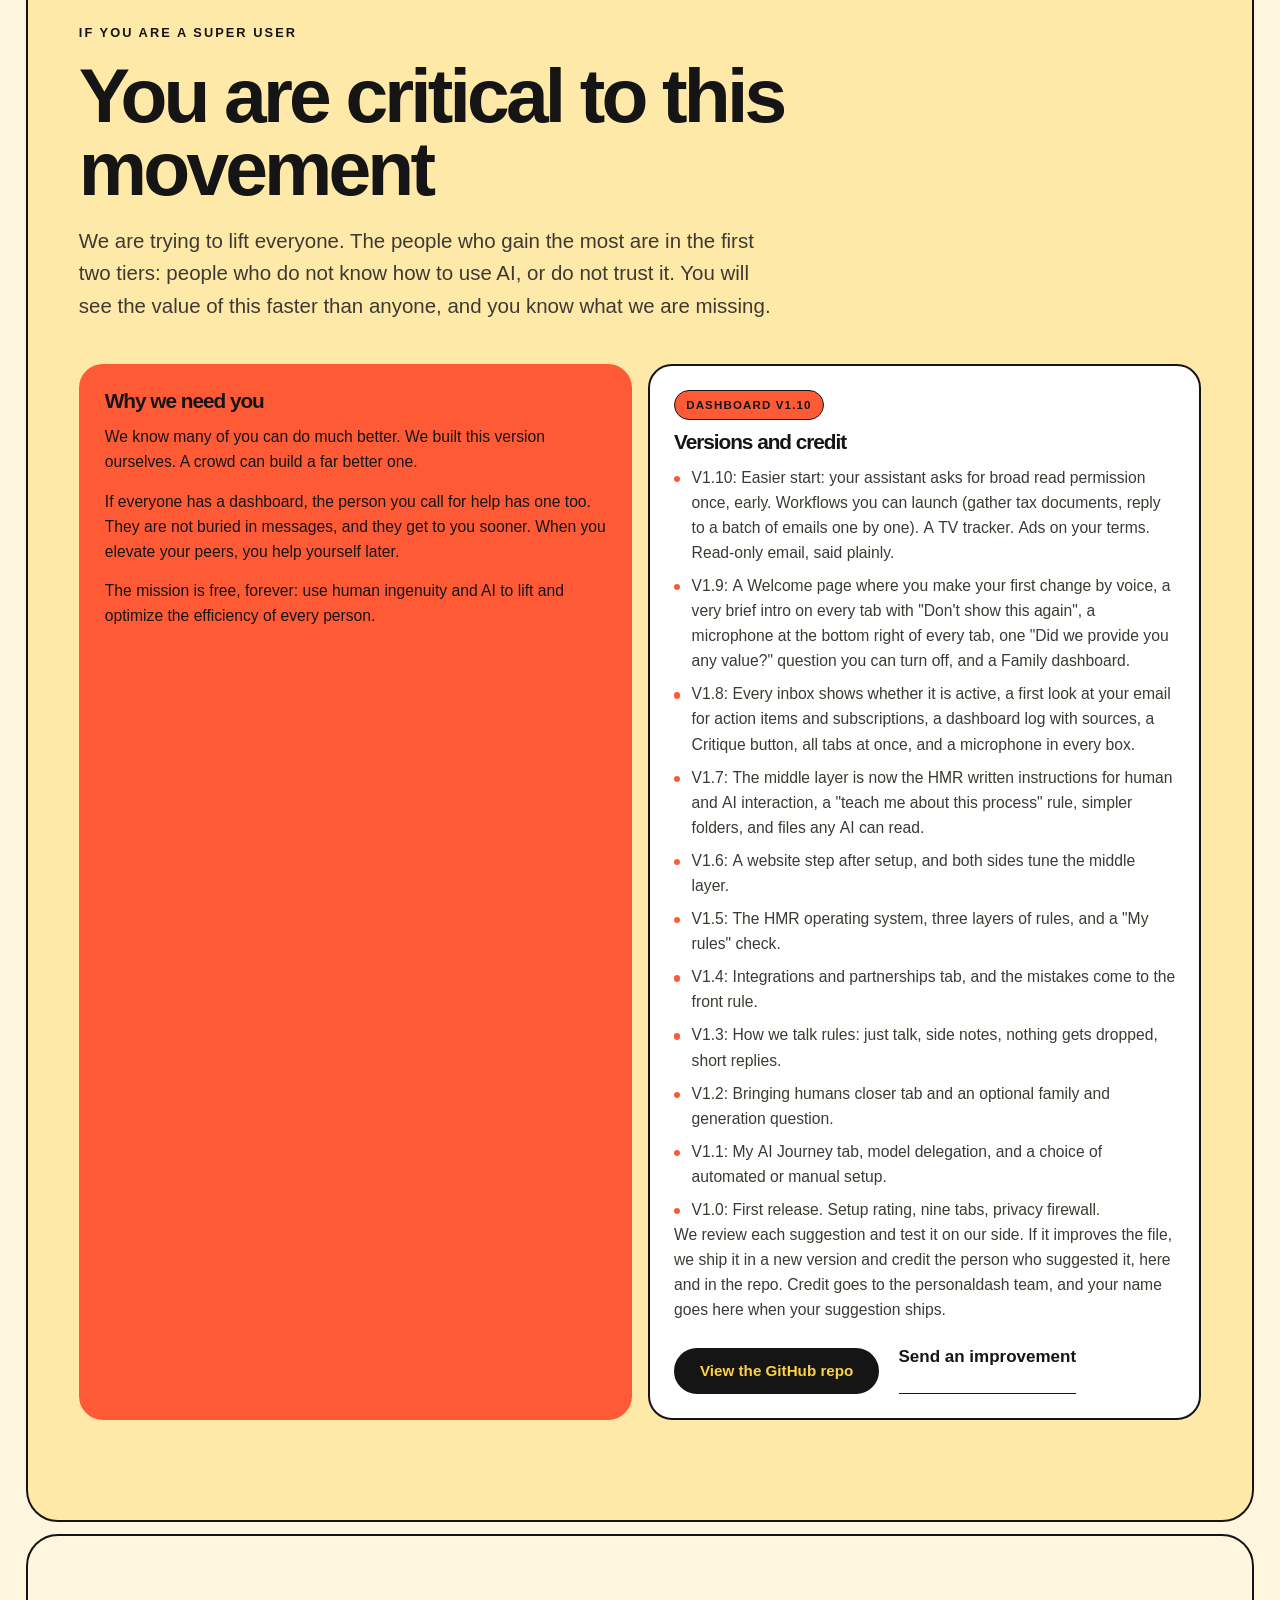
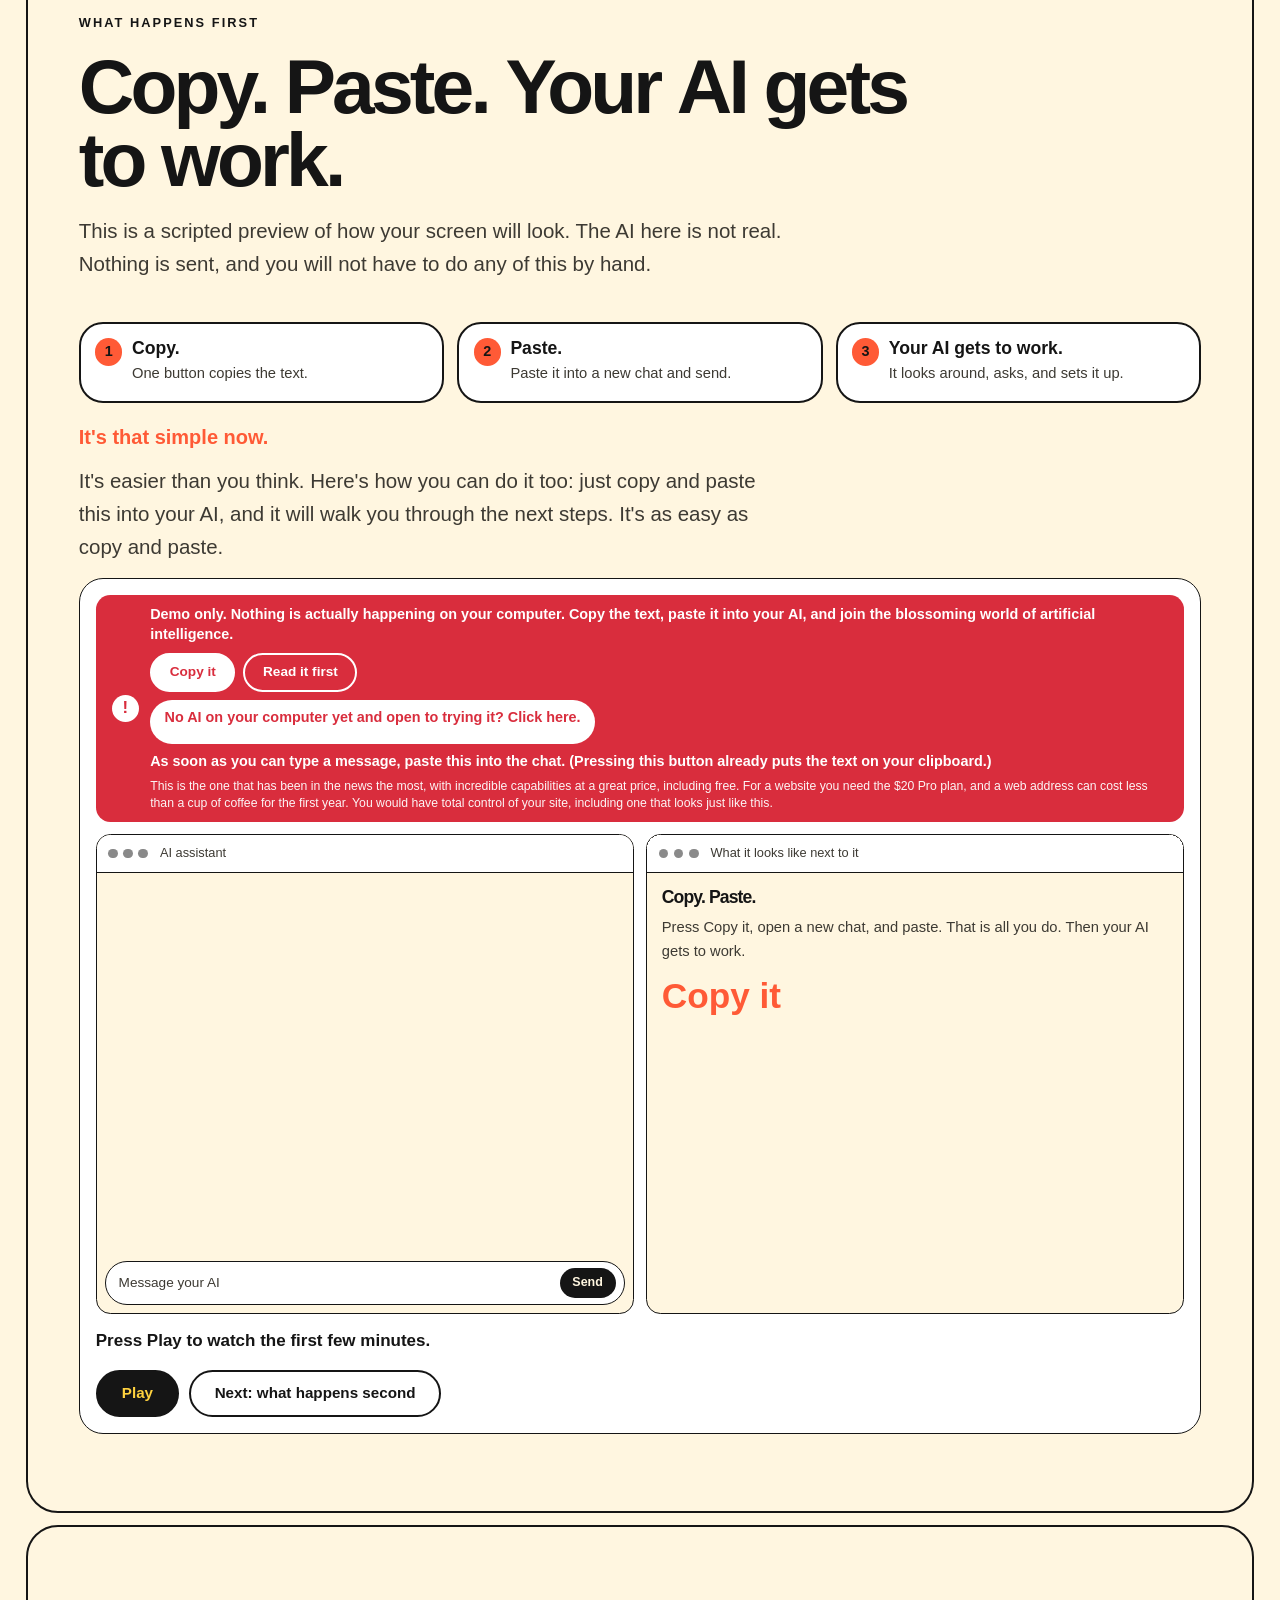
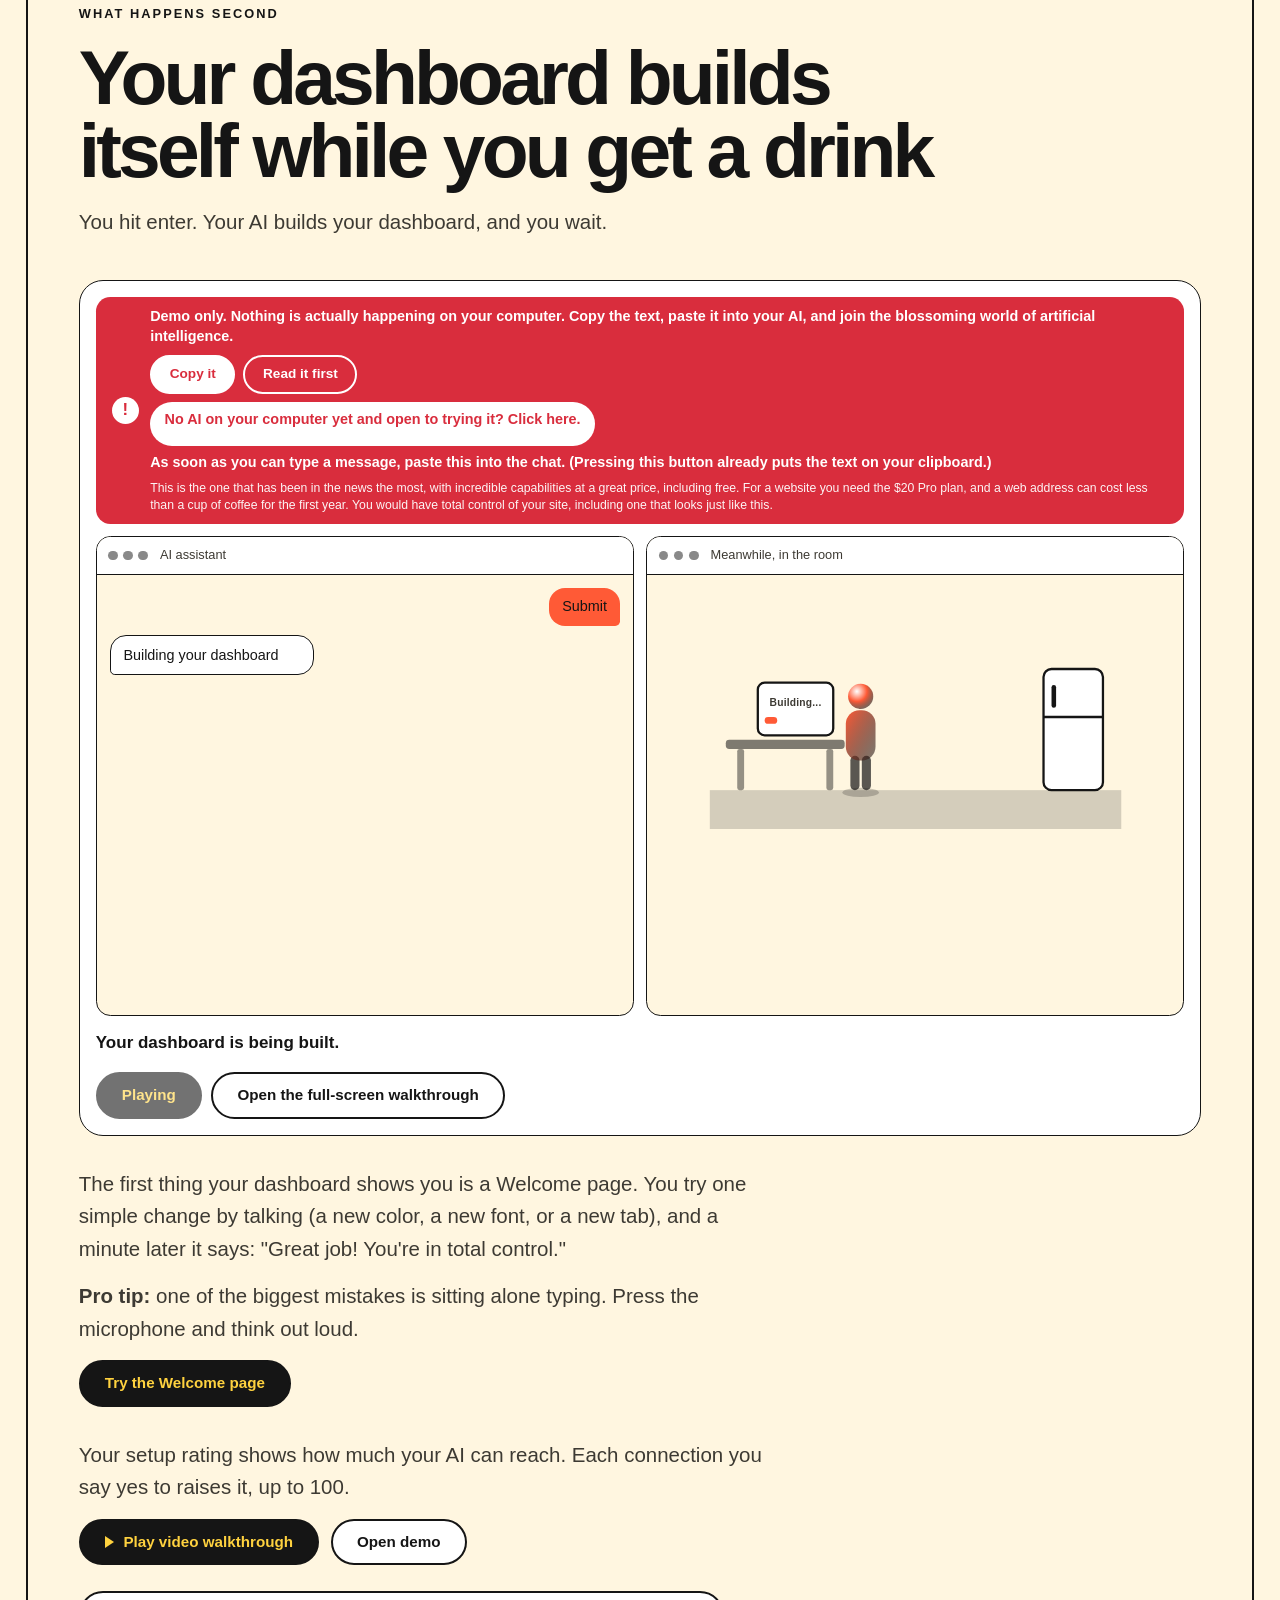
==== commit 7dc55ea7: "ELV8 dock v6.9.1 / dash v1.9.1: "Add a demo?" cards only in owner edit mode (?edit=1), readable intr" ====
--- a/index.html
+++ b/index.html
@@ -2636,7 +2636,7 @@
 document.querySelectorAll('a[data-getclaude]').forEach(function(a){a.href=u;a.textContent='No AI on your phone yet and open to trying it? Get the free Claude app here.'})})();
 </script>
 <script src="https://claudebomb.com/v6/funsies.js?v=1" defer></script>
-<script src="hmr-dock.js?v=6.8.2" data-site="personaldash.life" defer></script>
+<script src="hmr-dock.js?v=6.9.1" data-site="personaldash.life" defer></script>
 <script>/* hmr-card fallback: if the card player never loads, demo buttons open a still picture */(function(){var d=document,w=window,up=0;if(!d.addEventListener)return;w.addEventListener("load",function(){up=1},false);d.addEventListener("click",function(e){if(!up||w.HMRCard)return;var t=e.target;while(t&&t.getAttribute&&!t.getAttribute("data-hmr-card"))t=t.parentNode;if(t&&t.getAttribute){e.preventDefault();w.location.href="hmr-card/still.html"}},false)})();</script>
 <script src="hmr-card/hmr-card.js?v=4" defer></script>
 
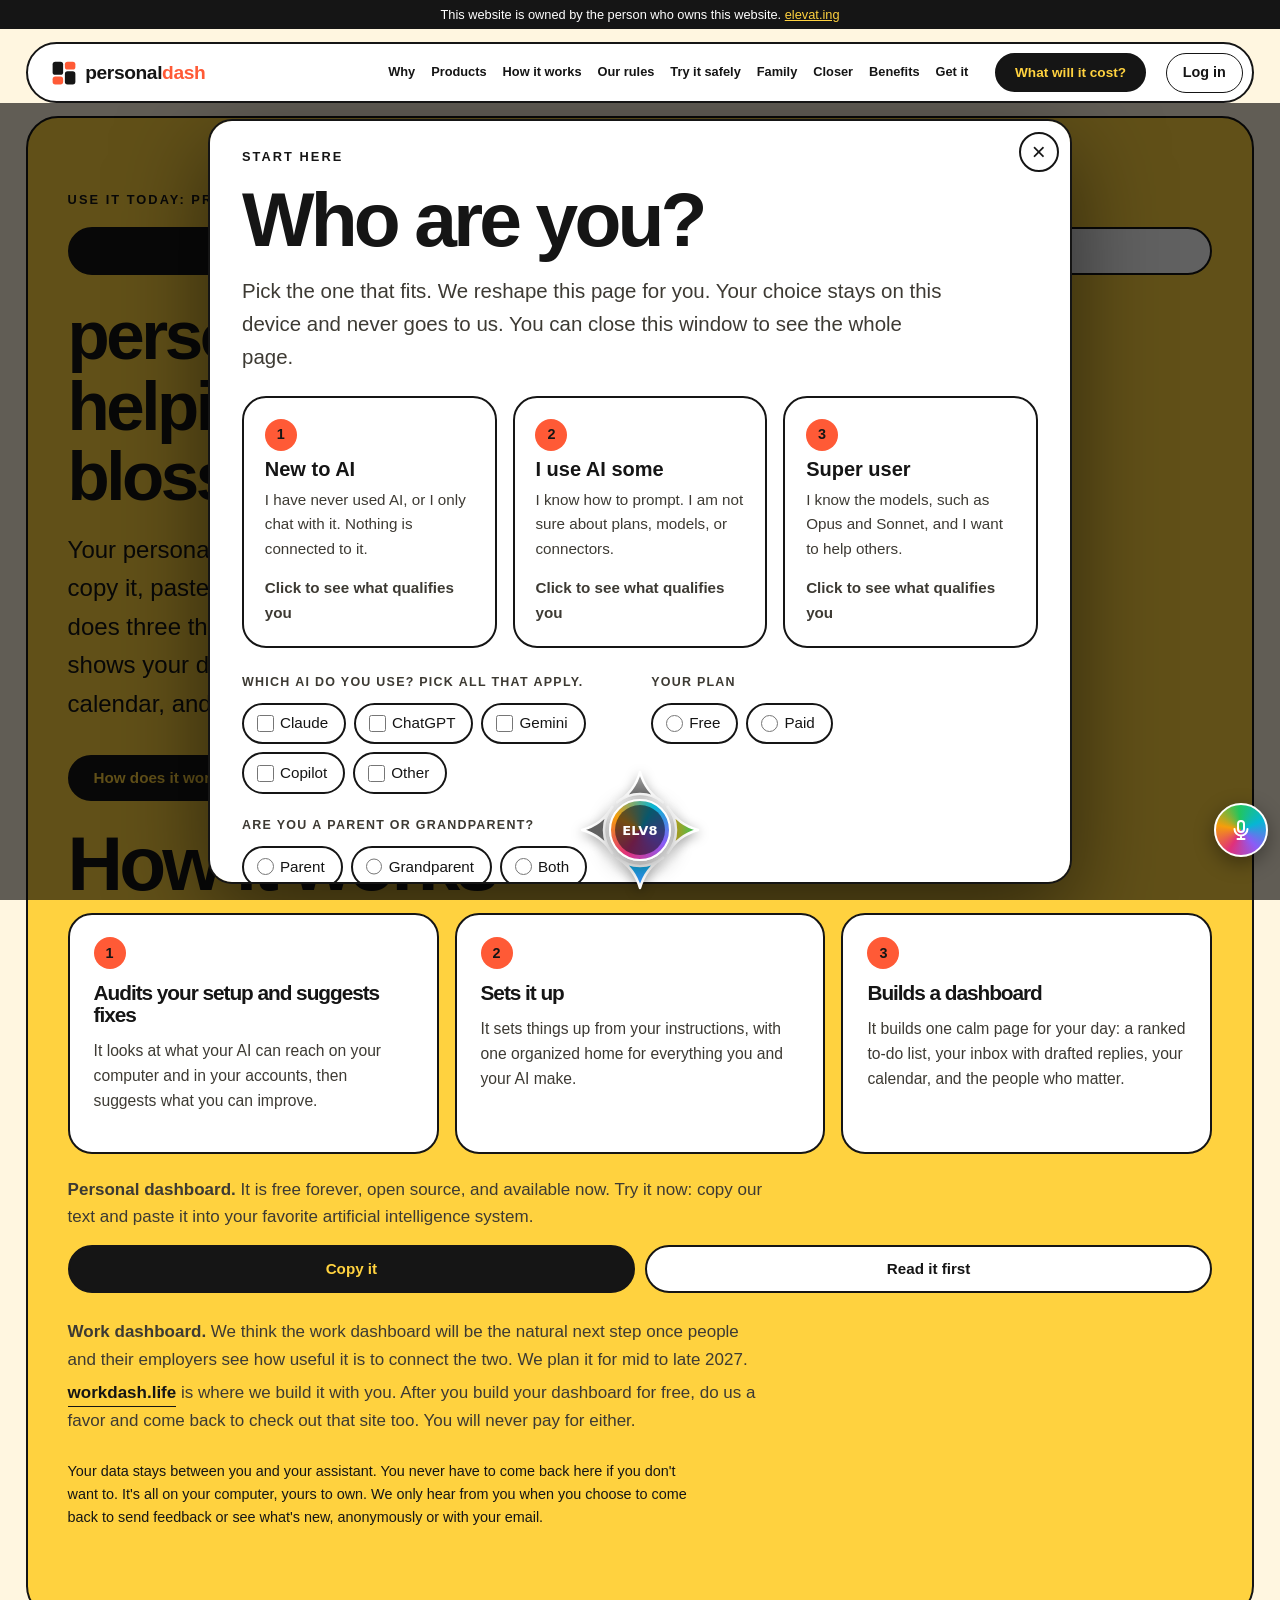
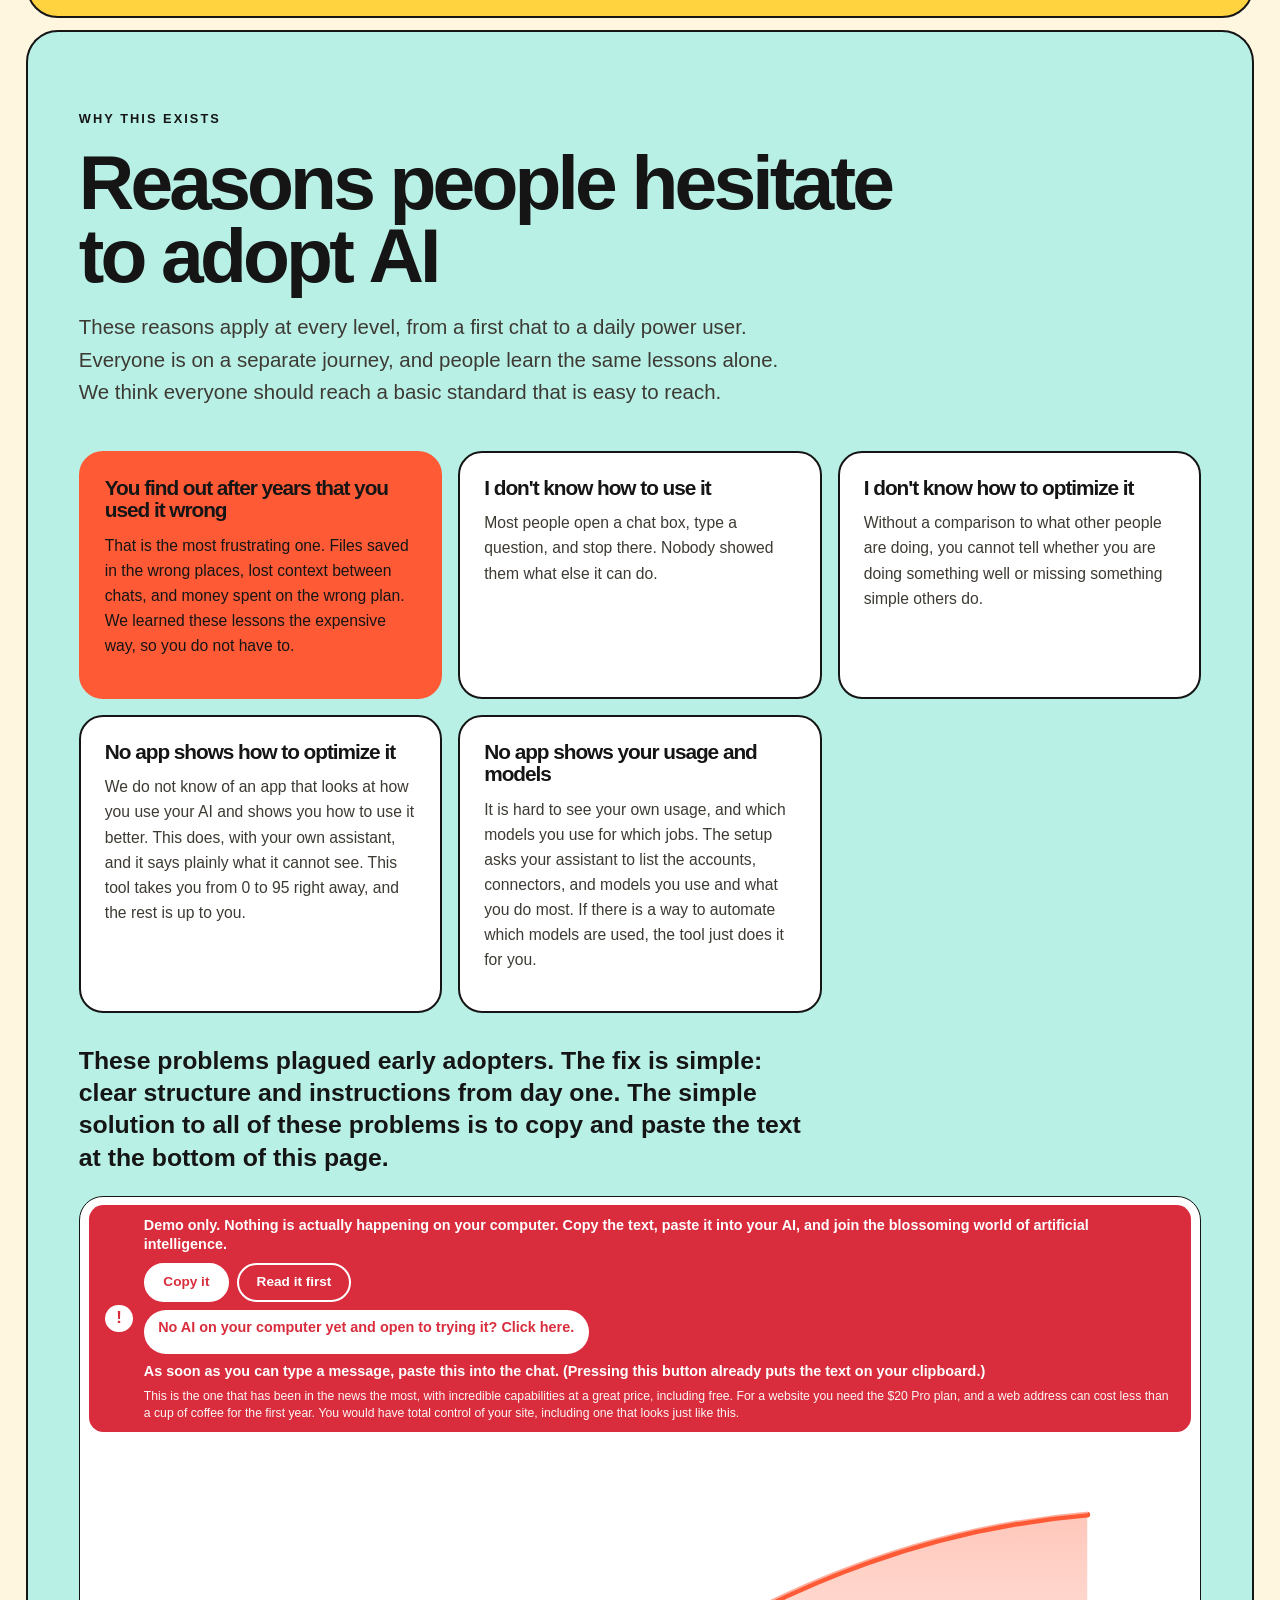
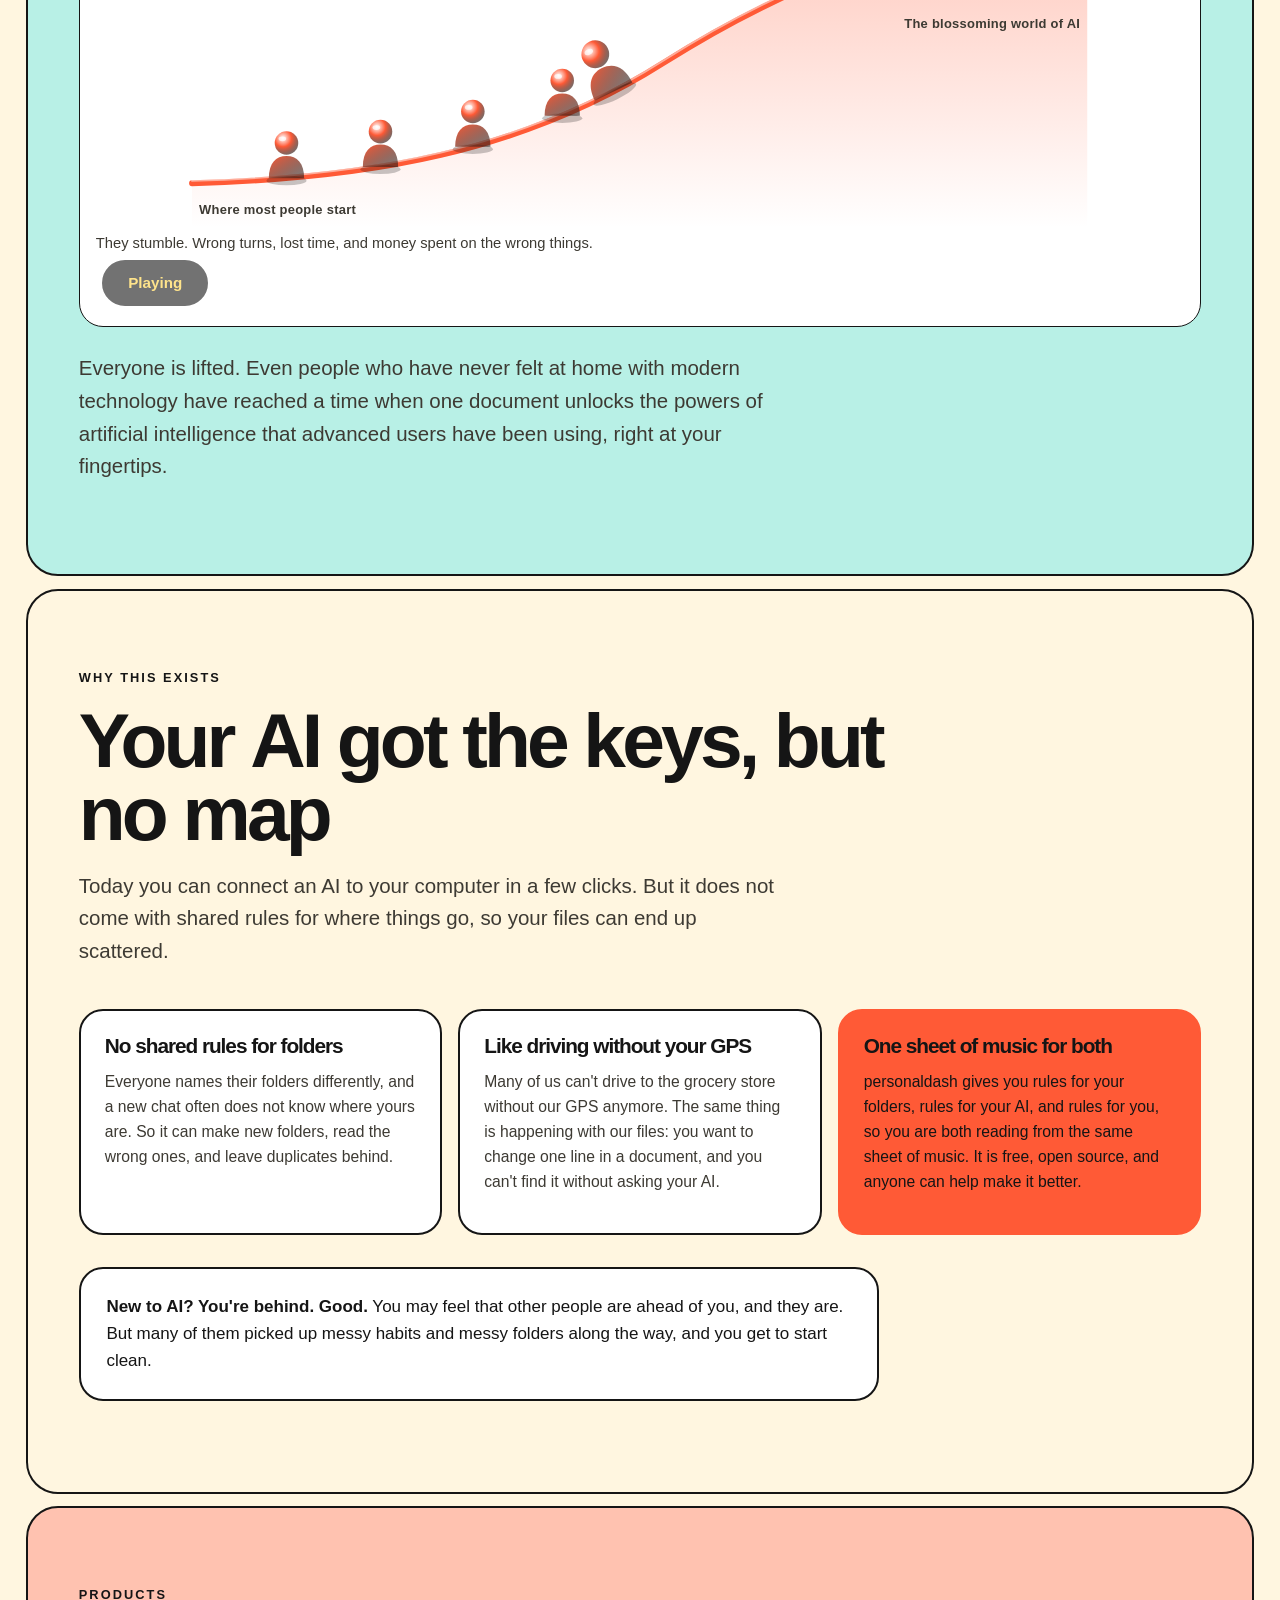
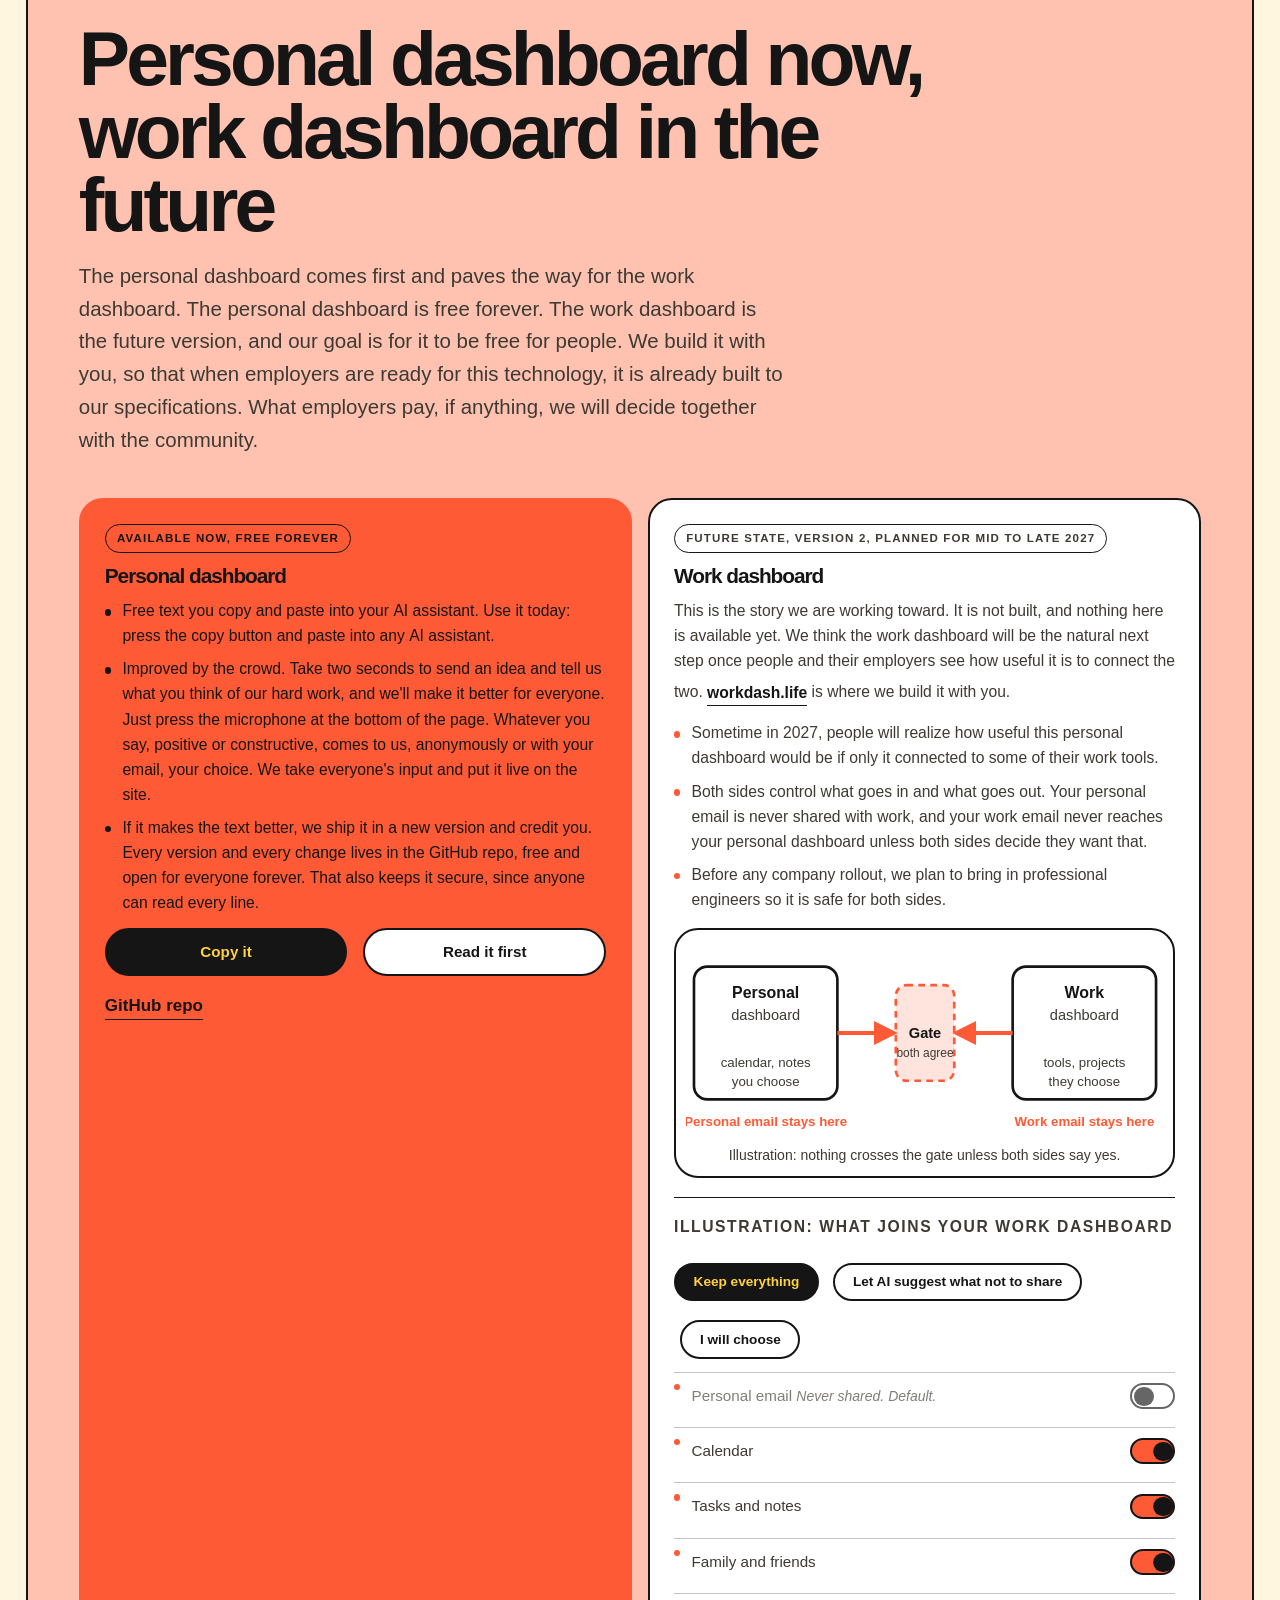
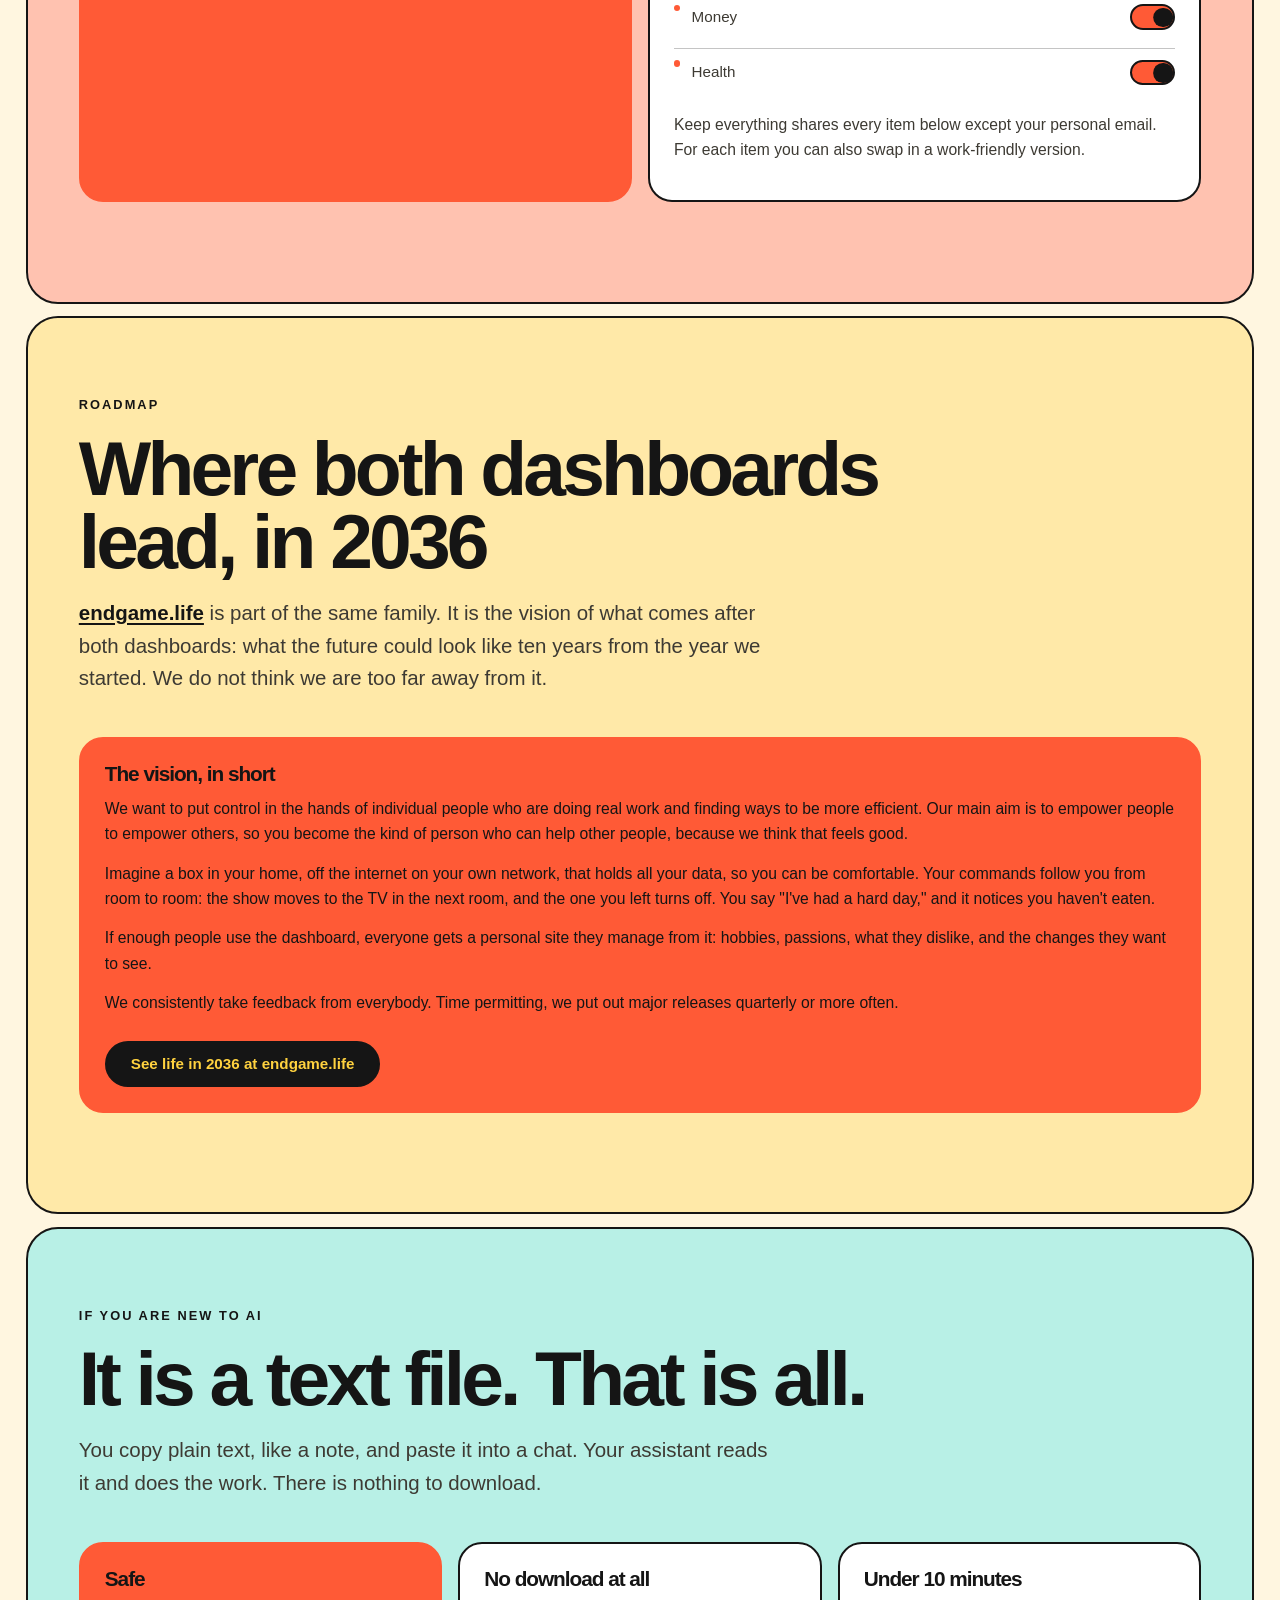
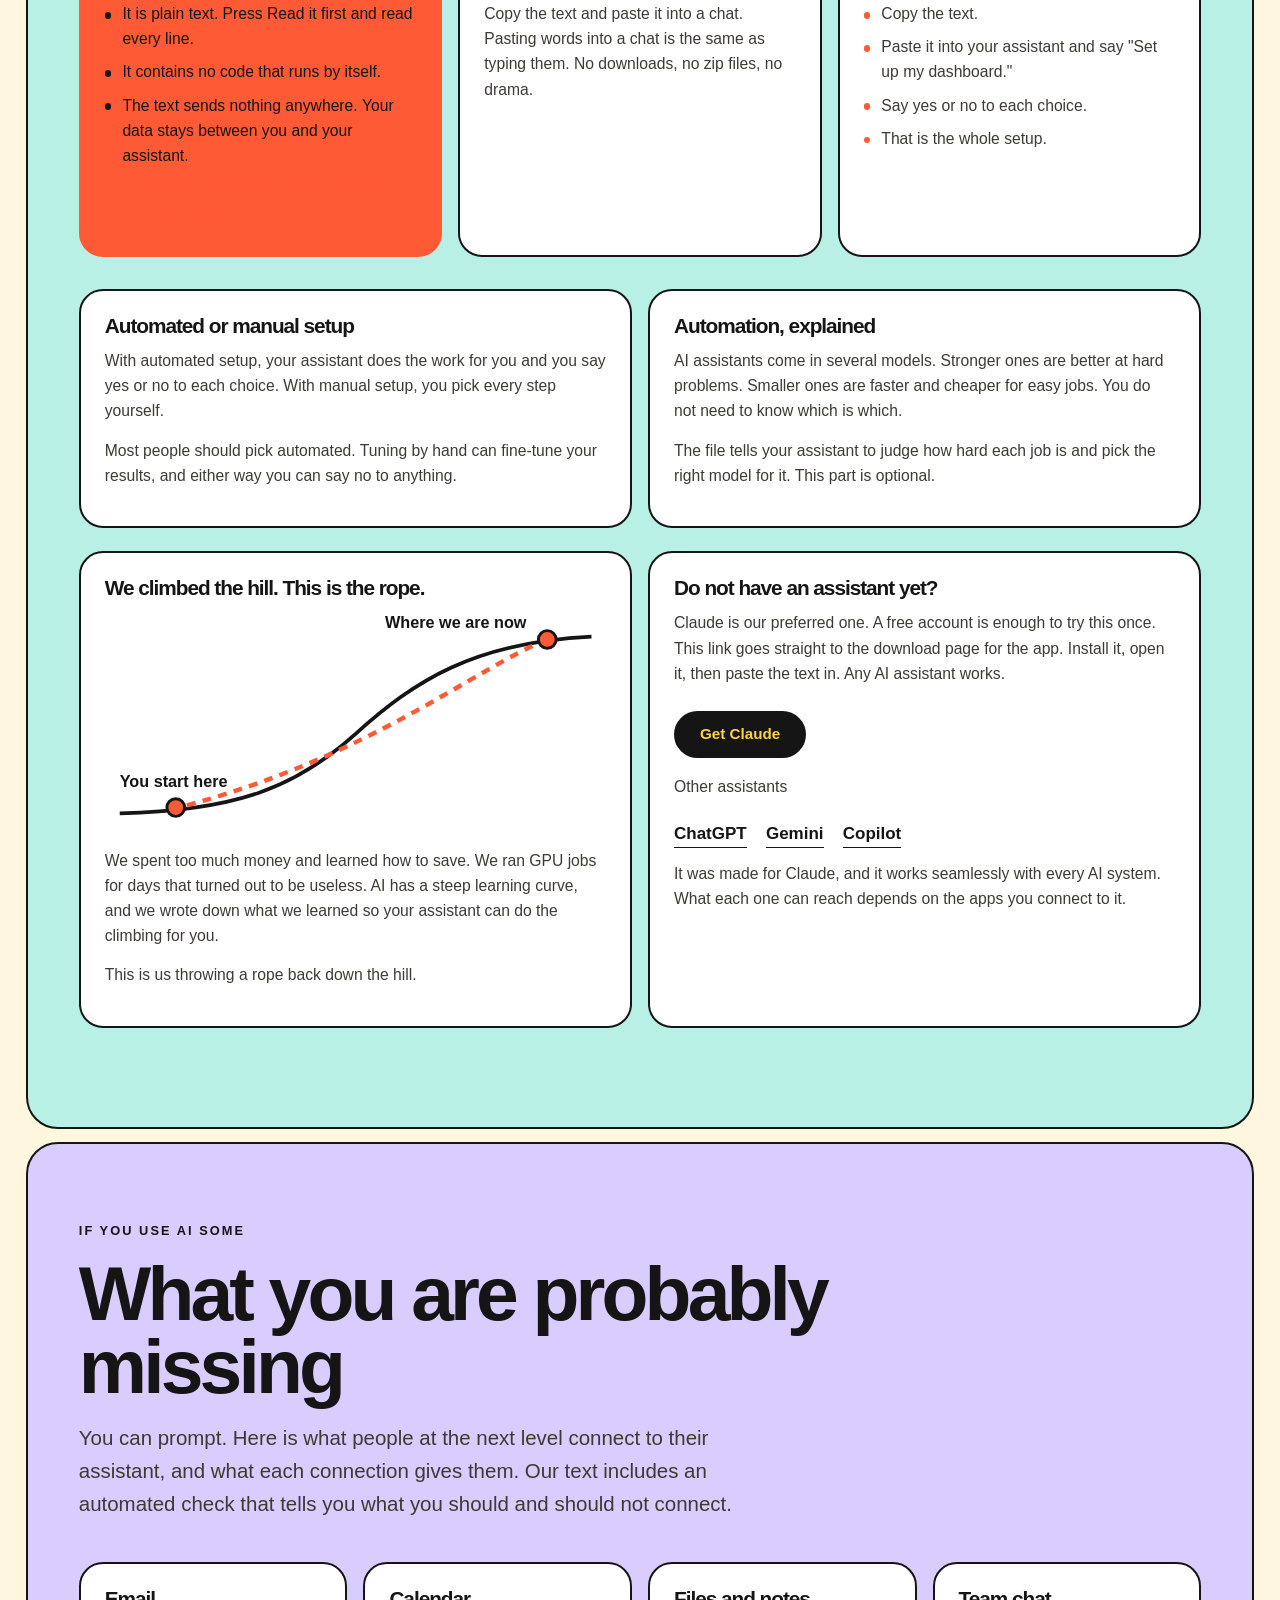
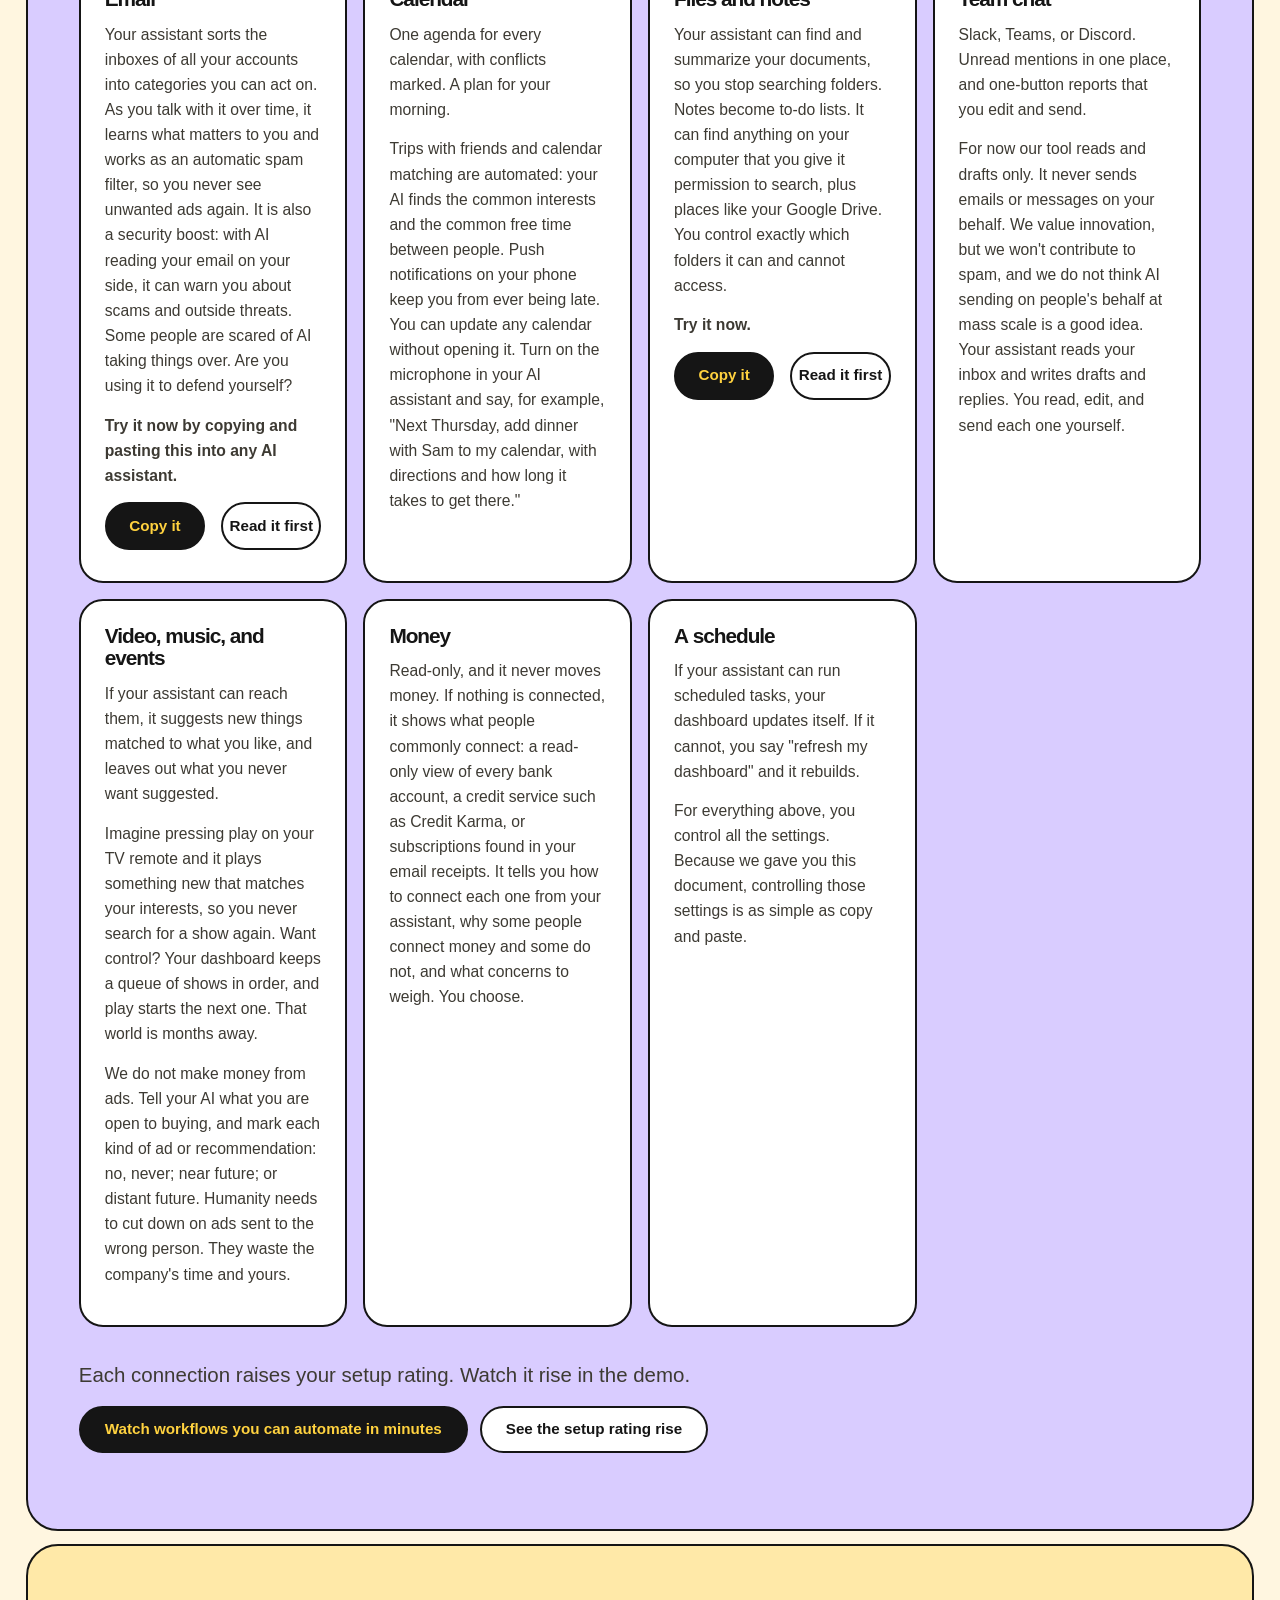
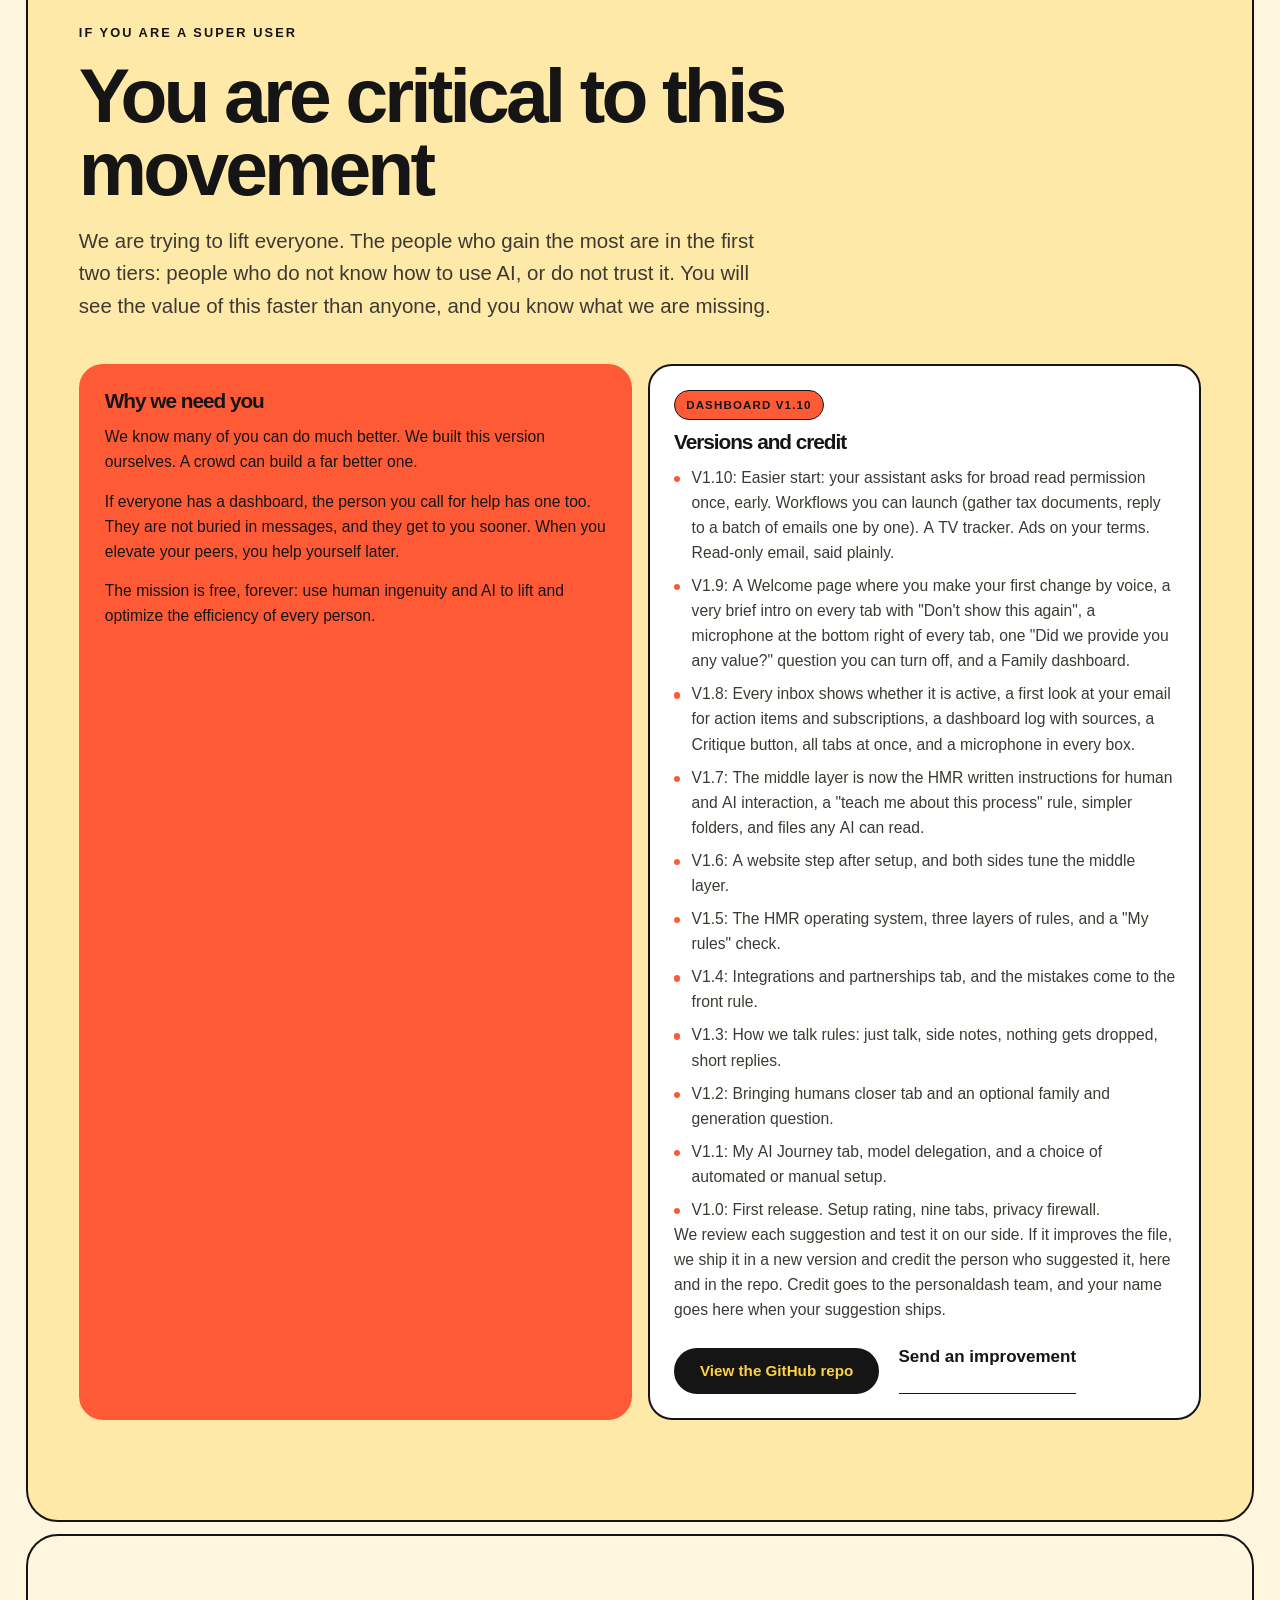
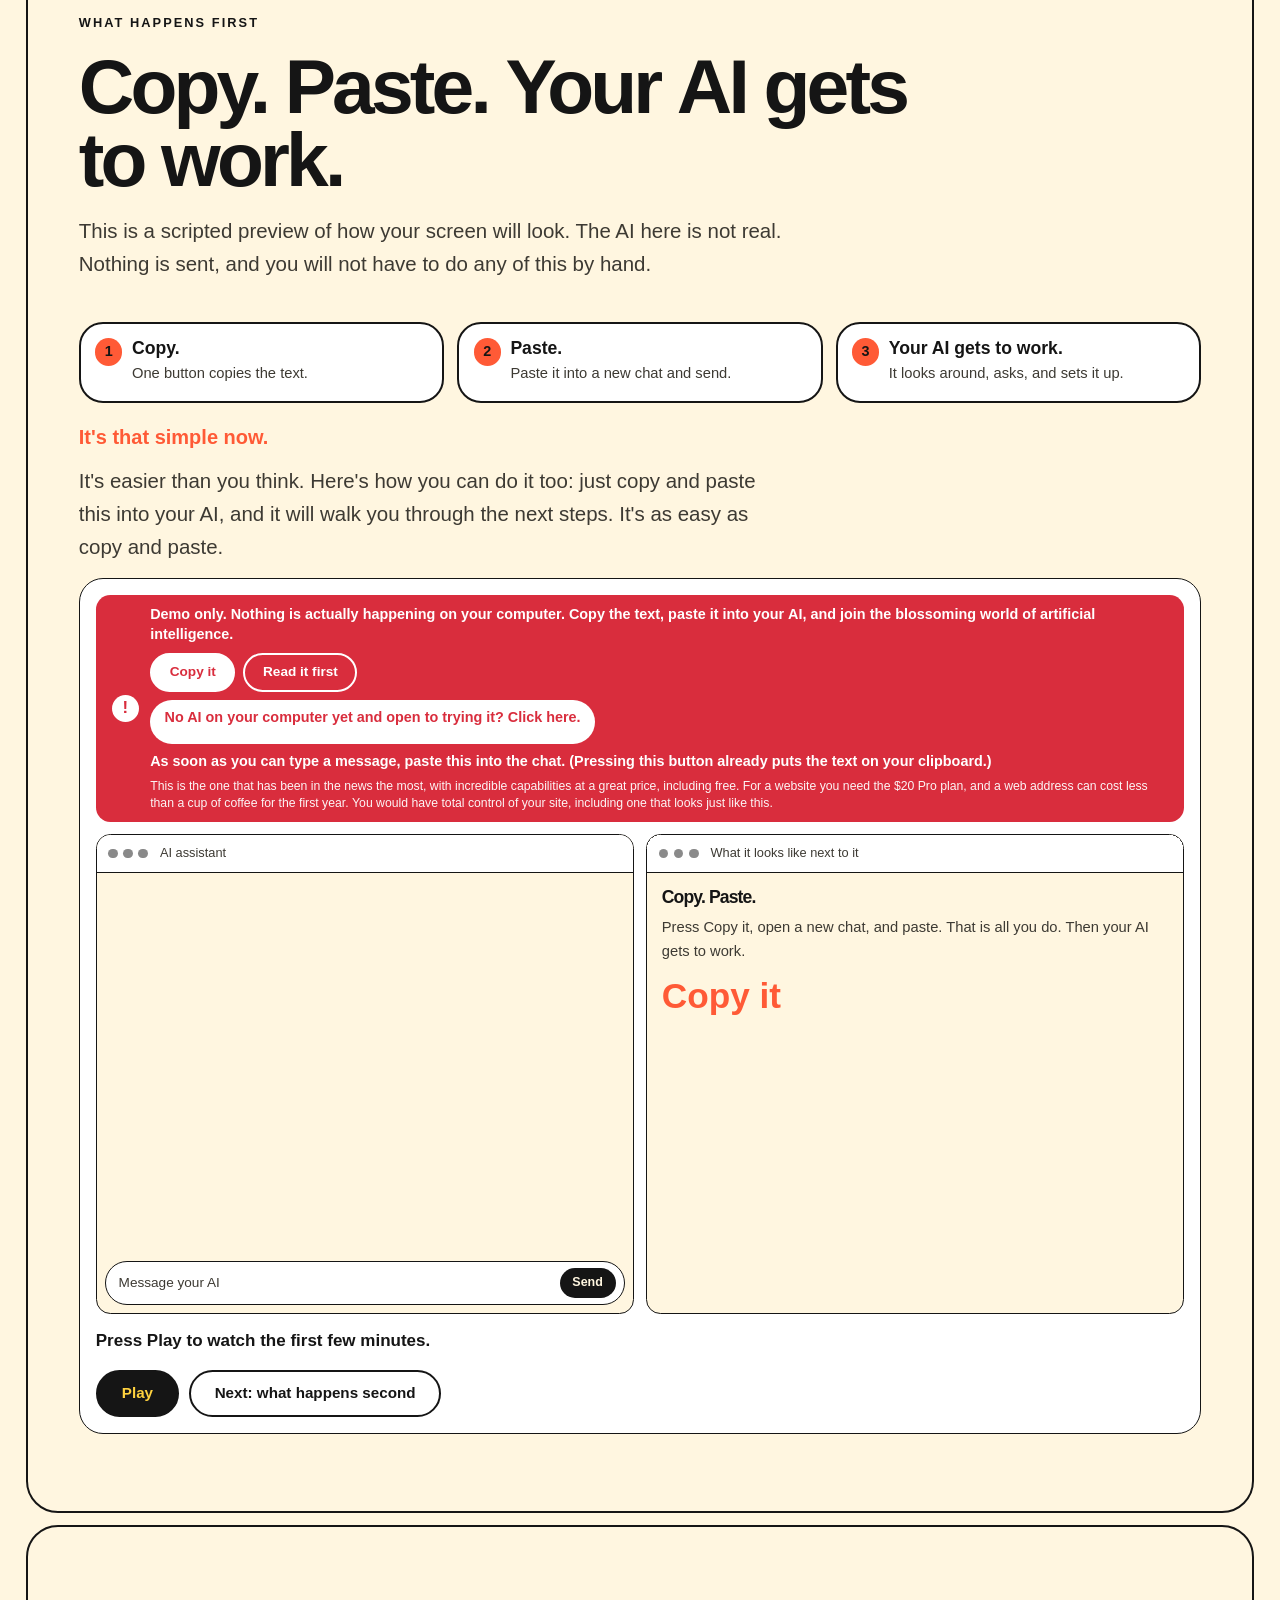
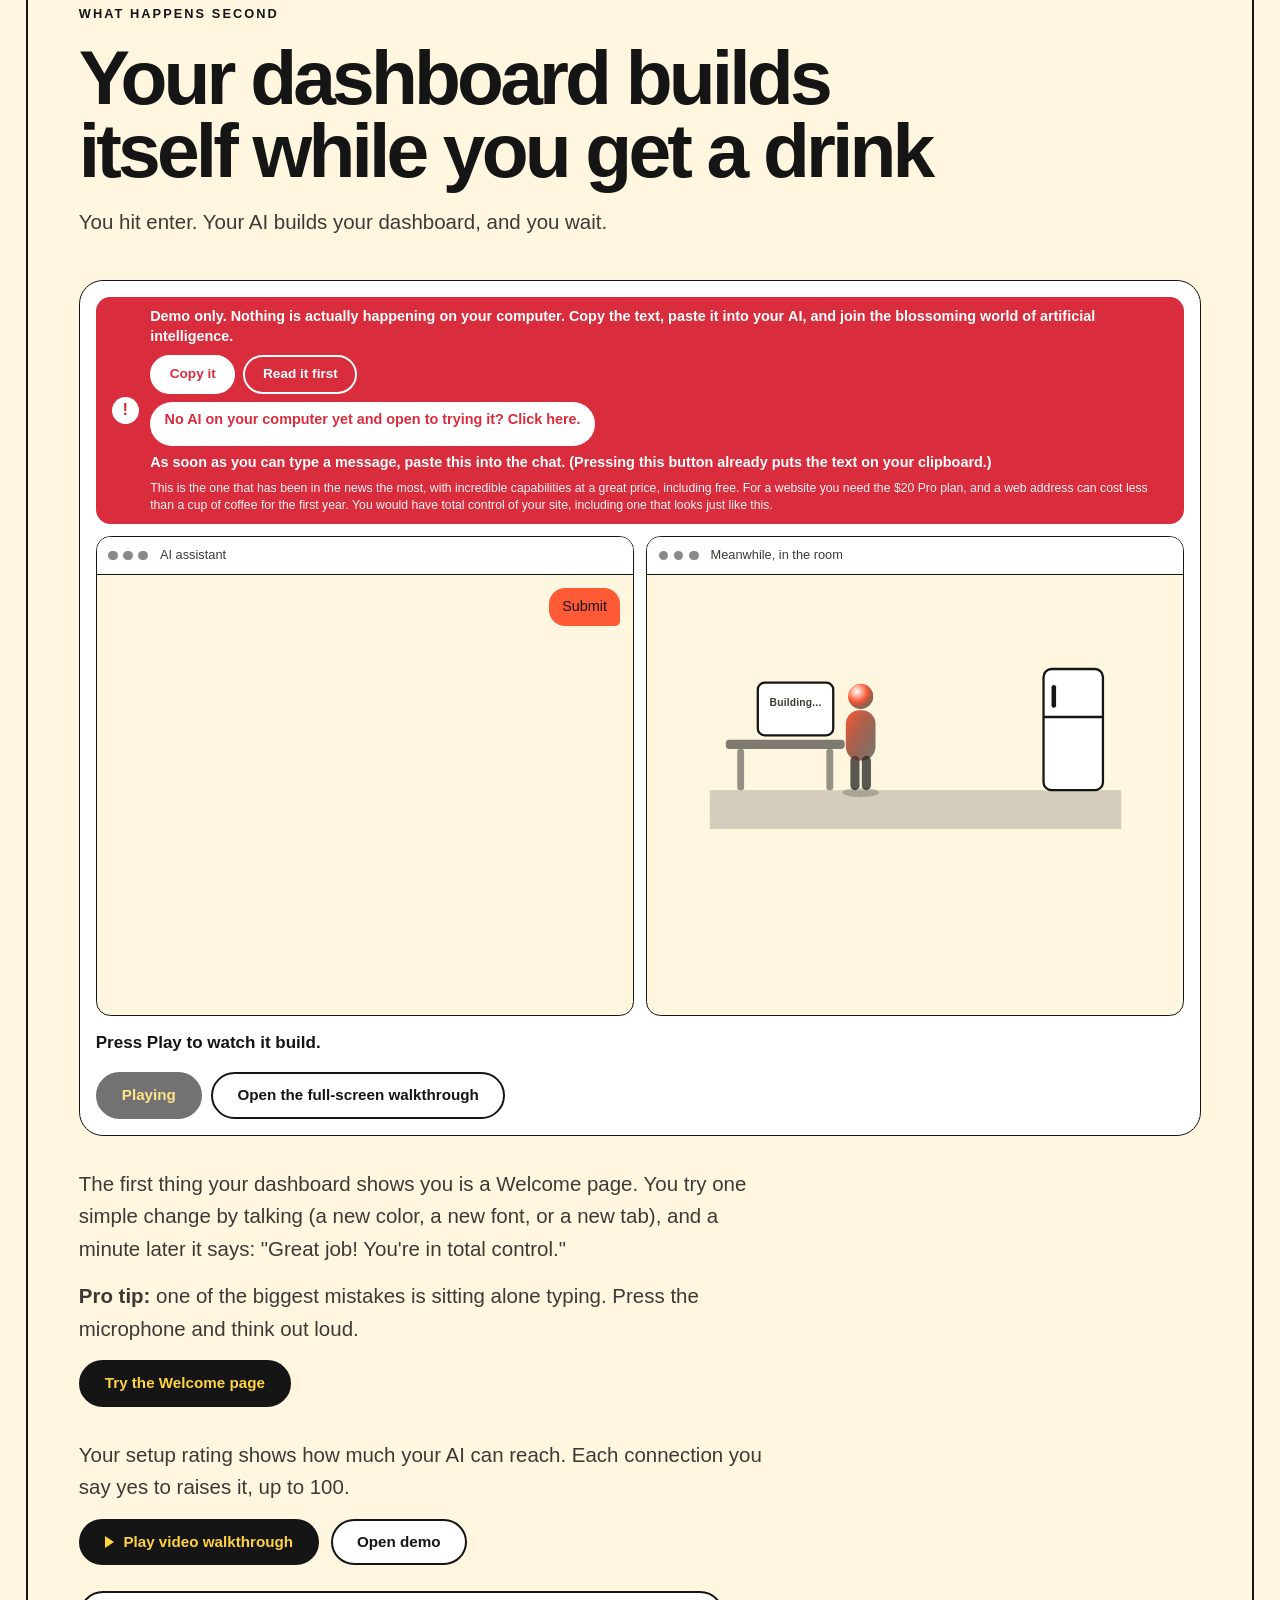
==== commit 580b80cc: "personaldash.life: Thanksgiving lines off, ad-like always-free taglines off, 'a very, very small tea" ====
--- a/index.html
+++ b/index.html
@@ -1132,7 +1132,7 @@
 
 <section class="sec" id="who"><div class="wrap">
 <button type="button" class="xbtn who-x" id="who-x" aria-label="Skip for now and show the whole page">&times;</button>
-<div class="shead"><p class="tg"><b>Happy Thanksgiving 2026</b>Our goal is to take all of the best content from across the internet and consolidate it into one always free, ad-free hub of human innovation. By this time next year, the world will be a totally different place.</p><p class="eyebrow">Start here</p>
+<div class="shead"><p class="eyebrow">Start here</p>
 <h2>Who are you?</h2>
 <p class="lead">Pick the one that fits. We reshape this page for you. Your choice stays on this device and never goes to us. You can close this window to see the whole page.</p></div>
 <div id="who-form">
@@ -1636,7 +1636,7 @@
 <p class="lead">You can do almost everything for free. The cheapest way to get a fully running website like this one is about $25: a web address that can cost less than a cup of coffee for the first year, and $20 for a month of a paid AI.</p>
 <p class="mut small" id="cost-note" hidden></p>
 <div class="cards c2x">
-<article class="card hl"><h3>Free if you already pay for an AI</h3><p>The text, the dashboard, and every demo on this page cost you nothing. Always free forever, with no ads. Nothing we make will ever ask you to pay. It will be your choice if you want to purchase any of the tools we recommend.</p><p>You will spend zero money on this site, ever. The site is part of the elevat.ing family of websites. These sites are meant to elevate humanity, at zero cost forever. This is one of many we are building.</p><p class="mut fine">Want to support us anyway? This is optional, and we will never ask again: <a href="https://claudebomb.com/donate/" target="_blank" rel="noopener">ways to give</a> (not open yet).</p></article>
+<article class="card hl"><h3>Free if you already pay for an AI</h3><p>The text, the dashboard, and every demo on this page cost you nothing. Nothing we make will ever ask you to pay. It will be your choice if you want to purchase any of the tools we recommend.</p><p>You will spend zero money on this site, ever. The site is part of the elevat.ing family of websites. These sites are meant to elevate humanity, at zero cost forever. This is one of many we are building.</p><p class="mut fine">Want to support us anyway? This is optional, and we will never ask again: <a href="https://claudebomb.com/donate/" target="_blank" rel="noopener">ways to give</a> (not open yet).</p></article>
 <article class="card"><h3>Extras never go to us</h3><p>Some things cost money, such as a paid AI plan or a place to host a website. That money goes to those companies, never to us.</p></article>
 <article class="card"><h3>The cheapest way to get a site of your own: about $25</h3><p>One month of Claude Pro is $20, and a domain name (your own web address) can cost less than a cup of coffee for the first year. Keeping it costs more after that. Both go to those companies, not to us.</p></article>
 <article class="card hl"><h3>This site cost less than $25 to make</h3><p>This site cost less than $25 to make, plus our time. Do it yourself now. It's that simple now.</p></article>
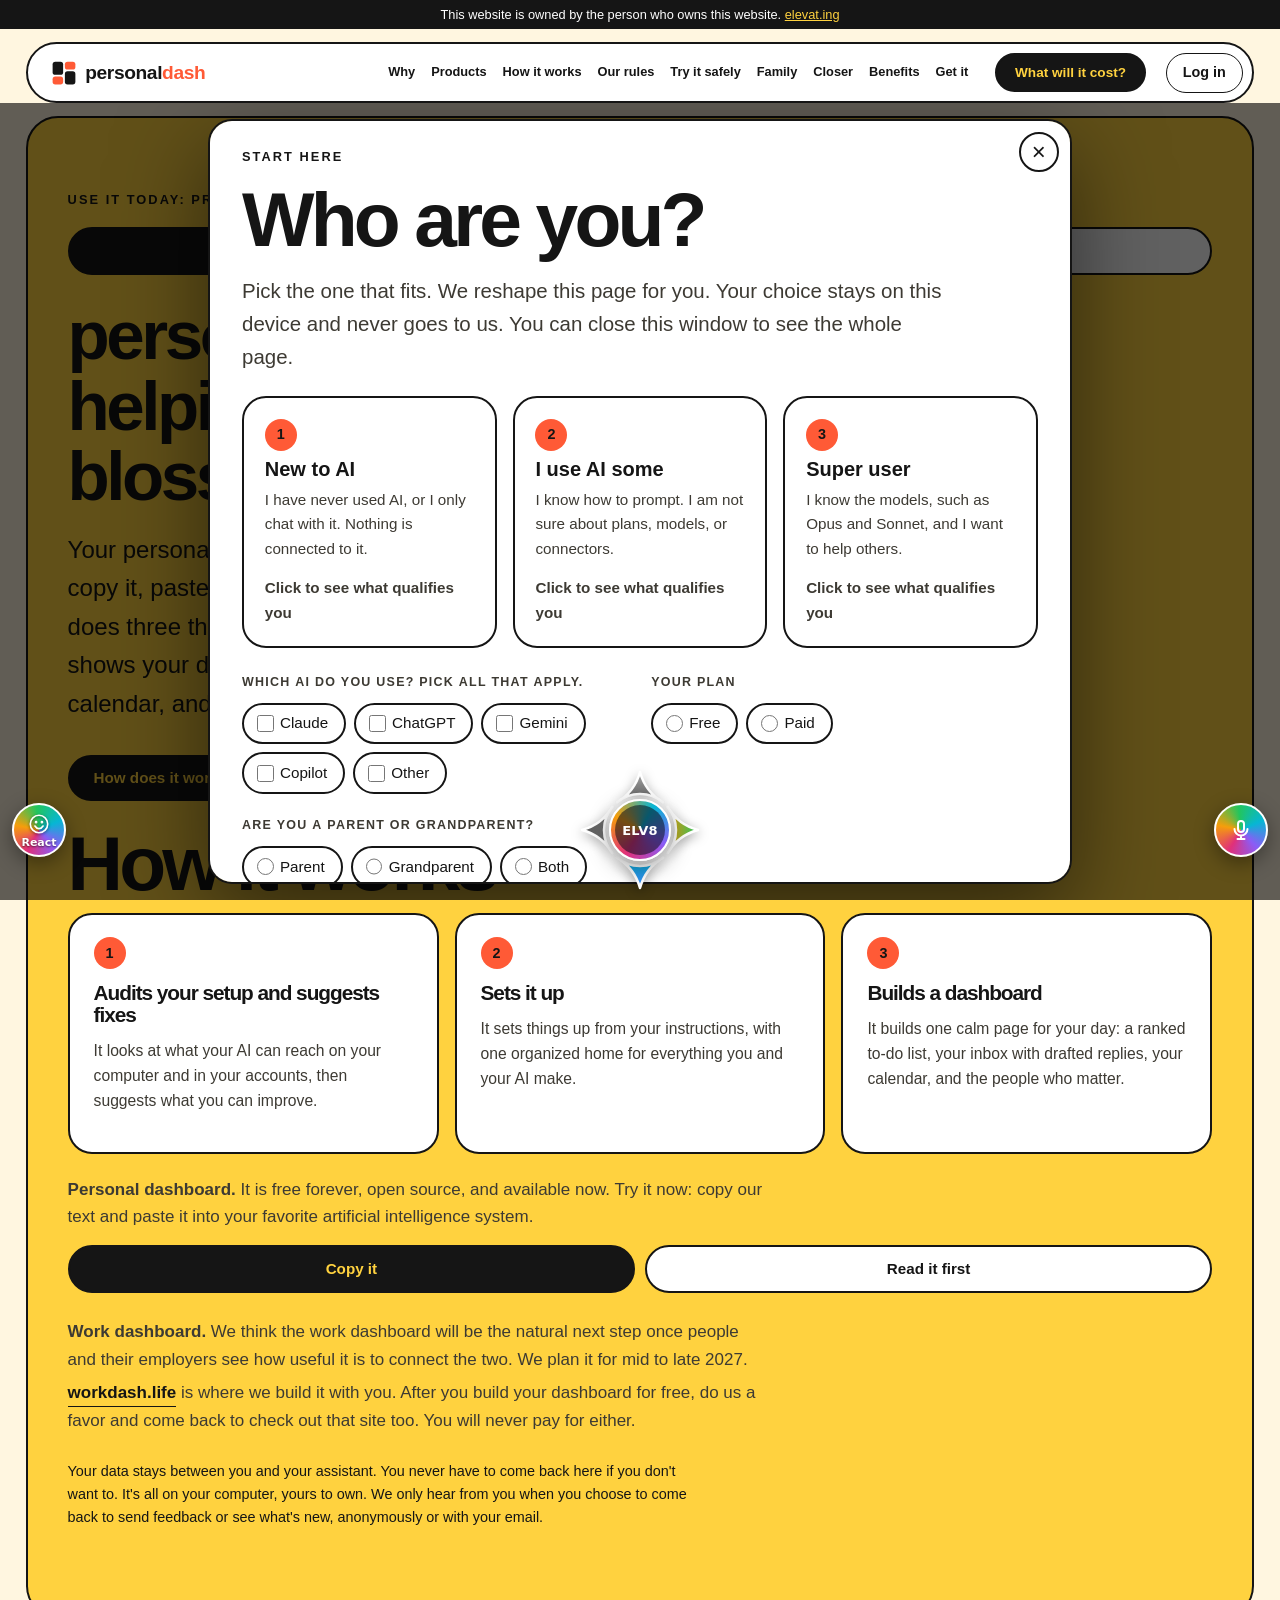
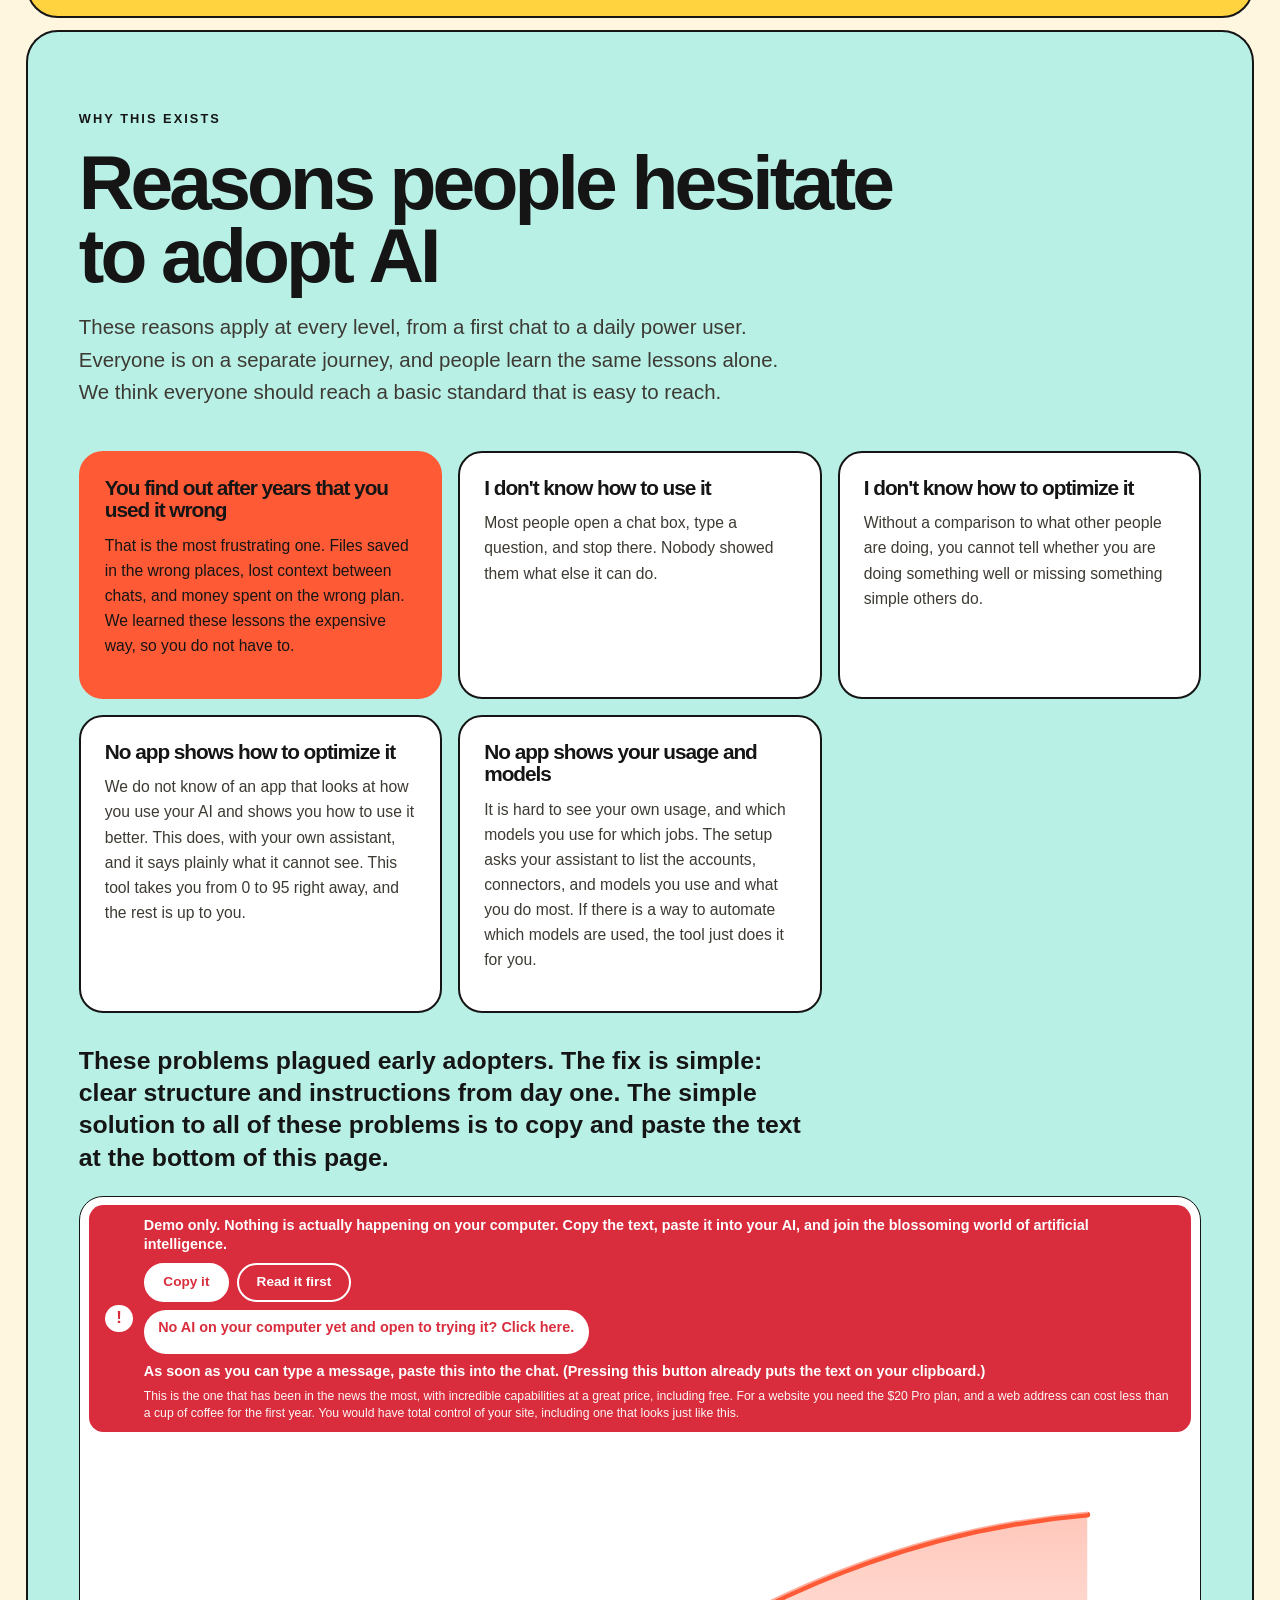
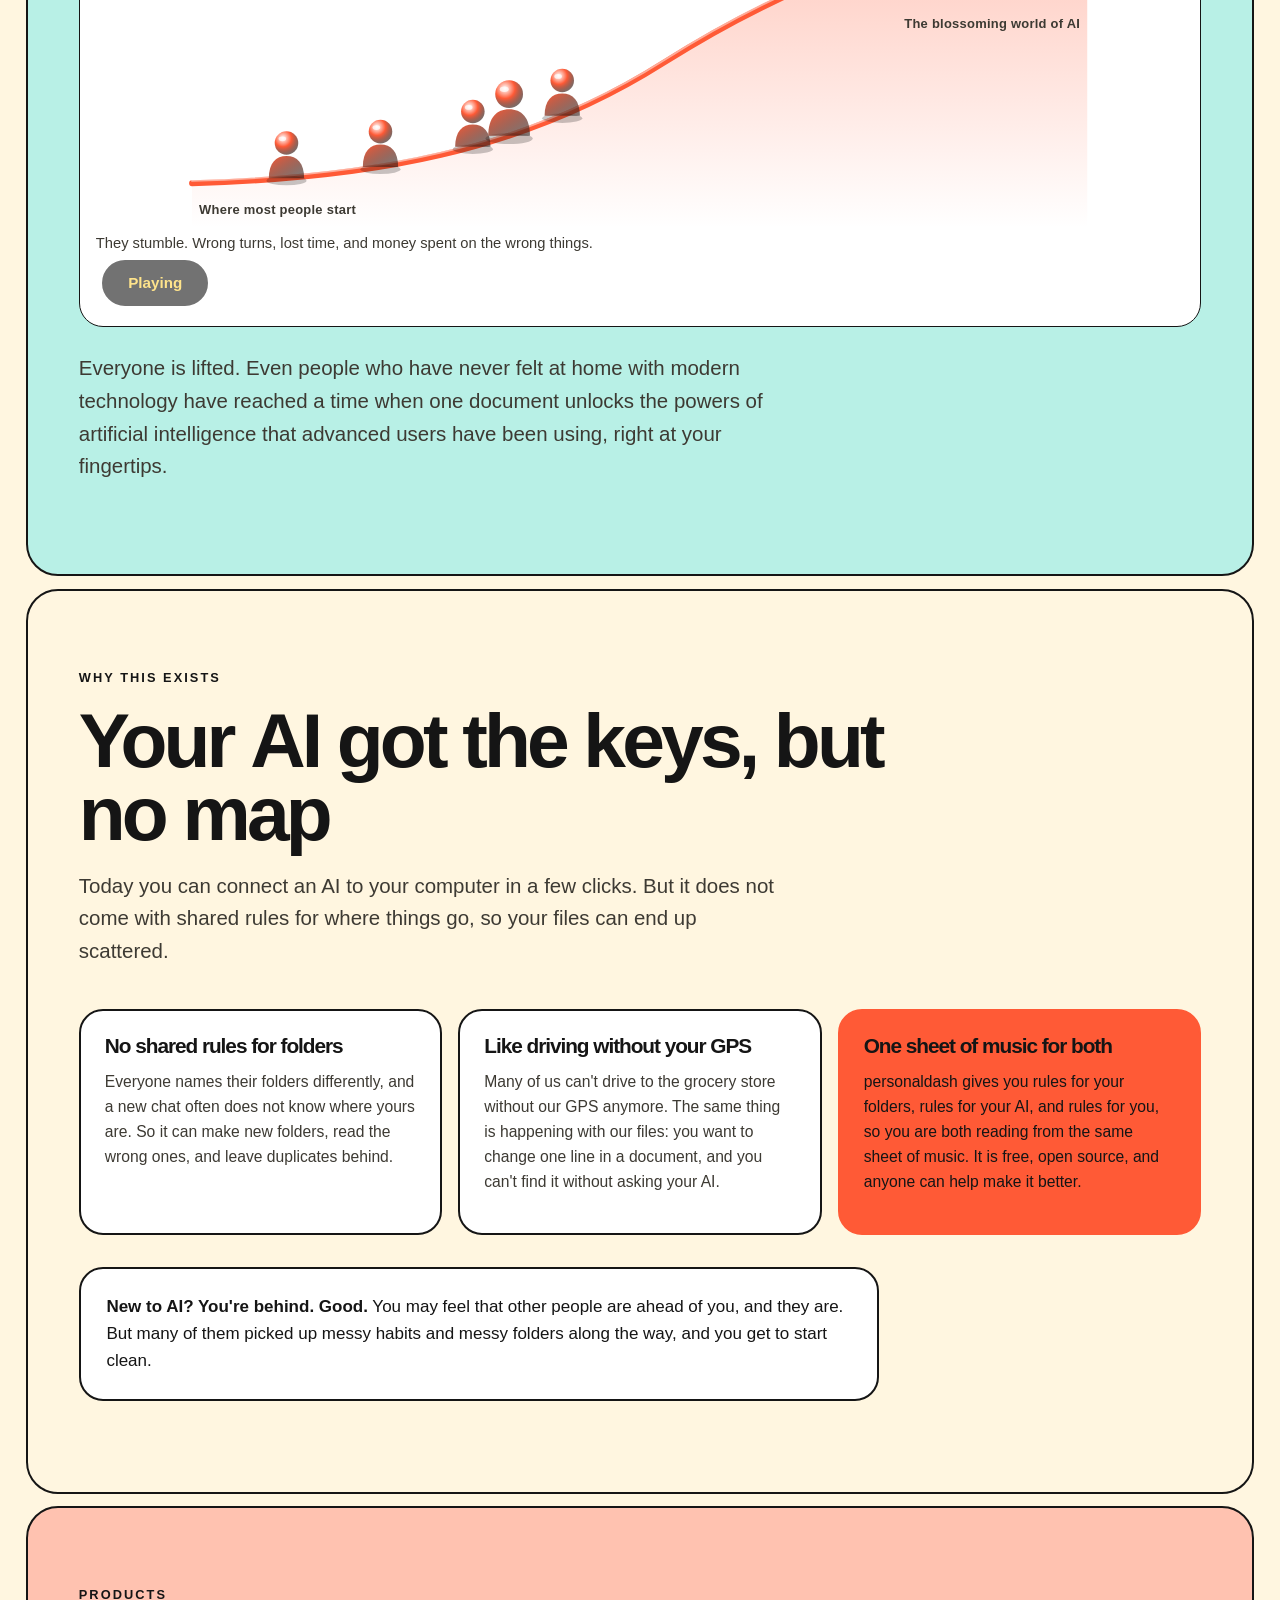
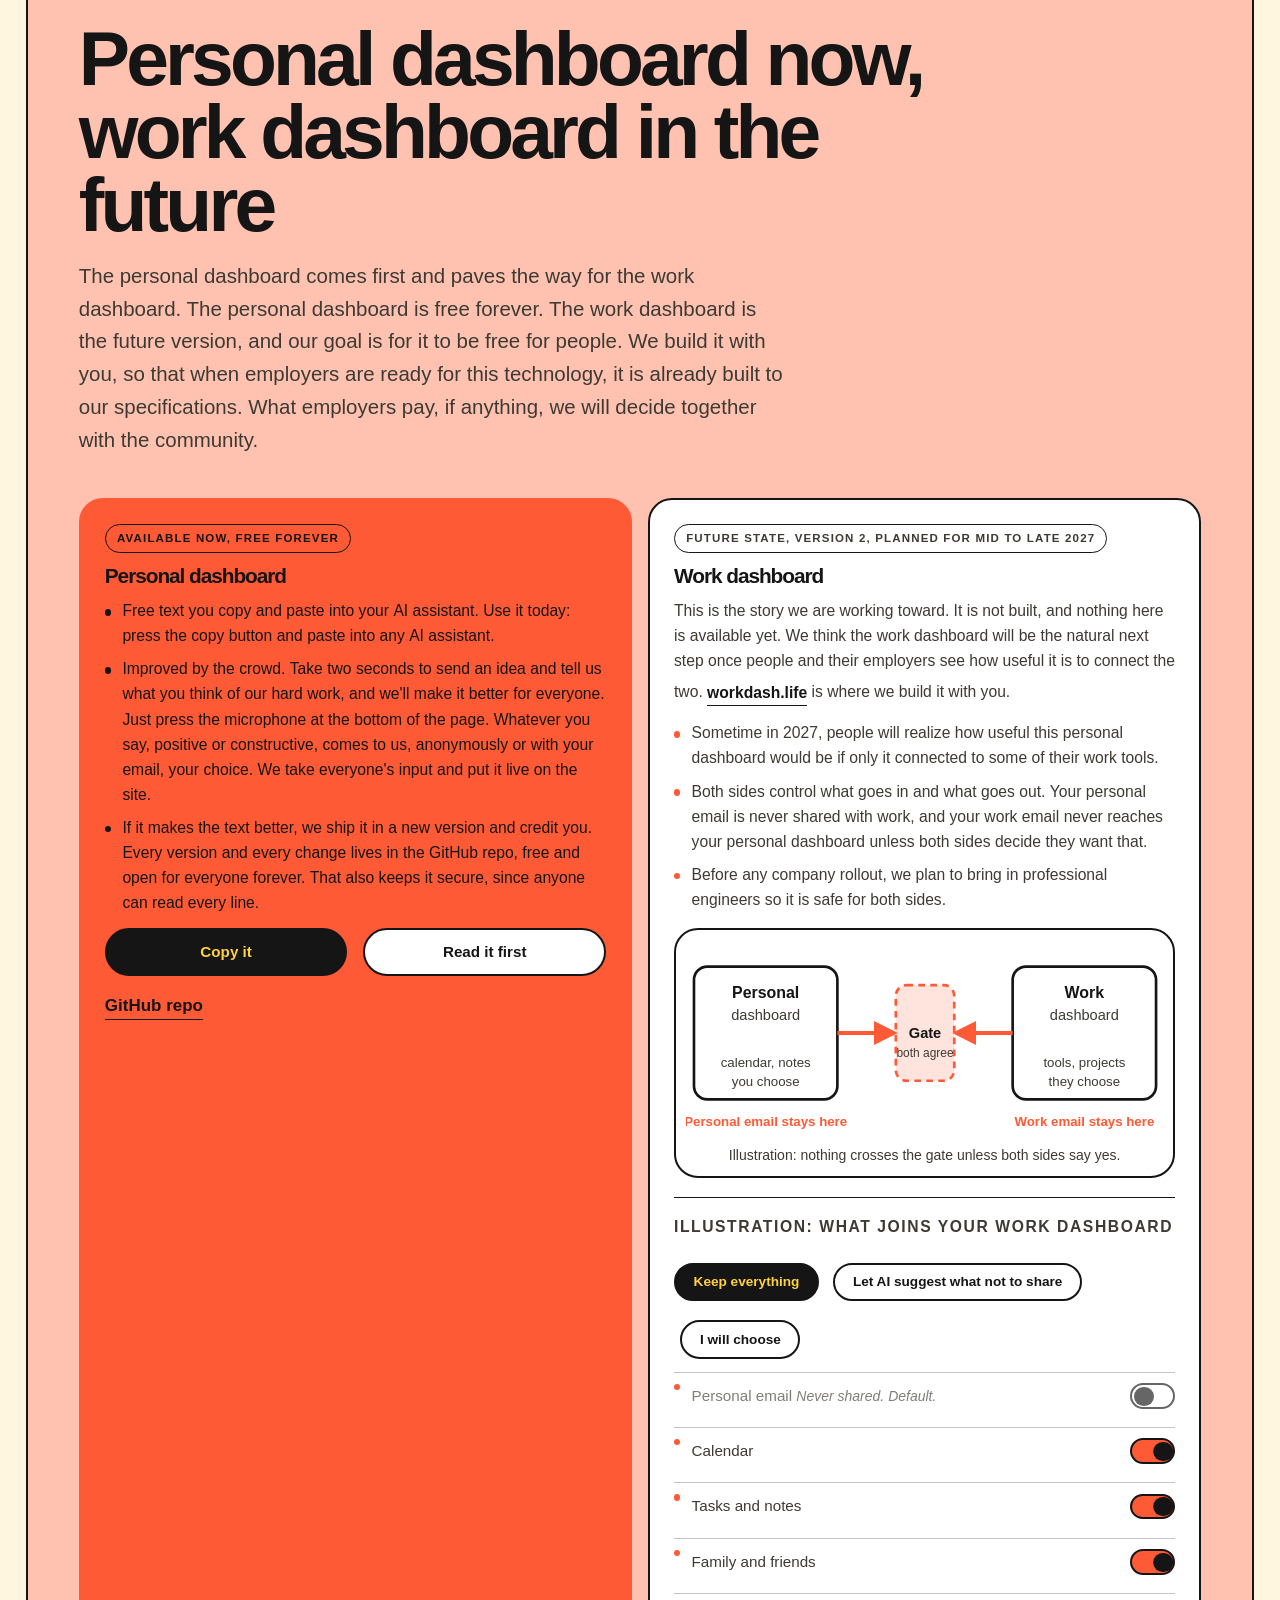
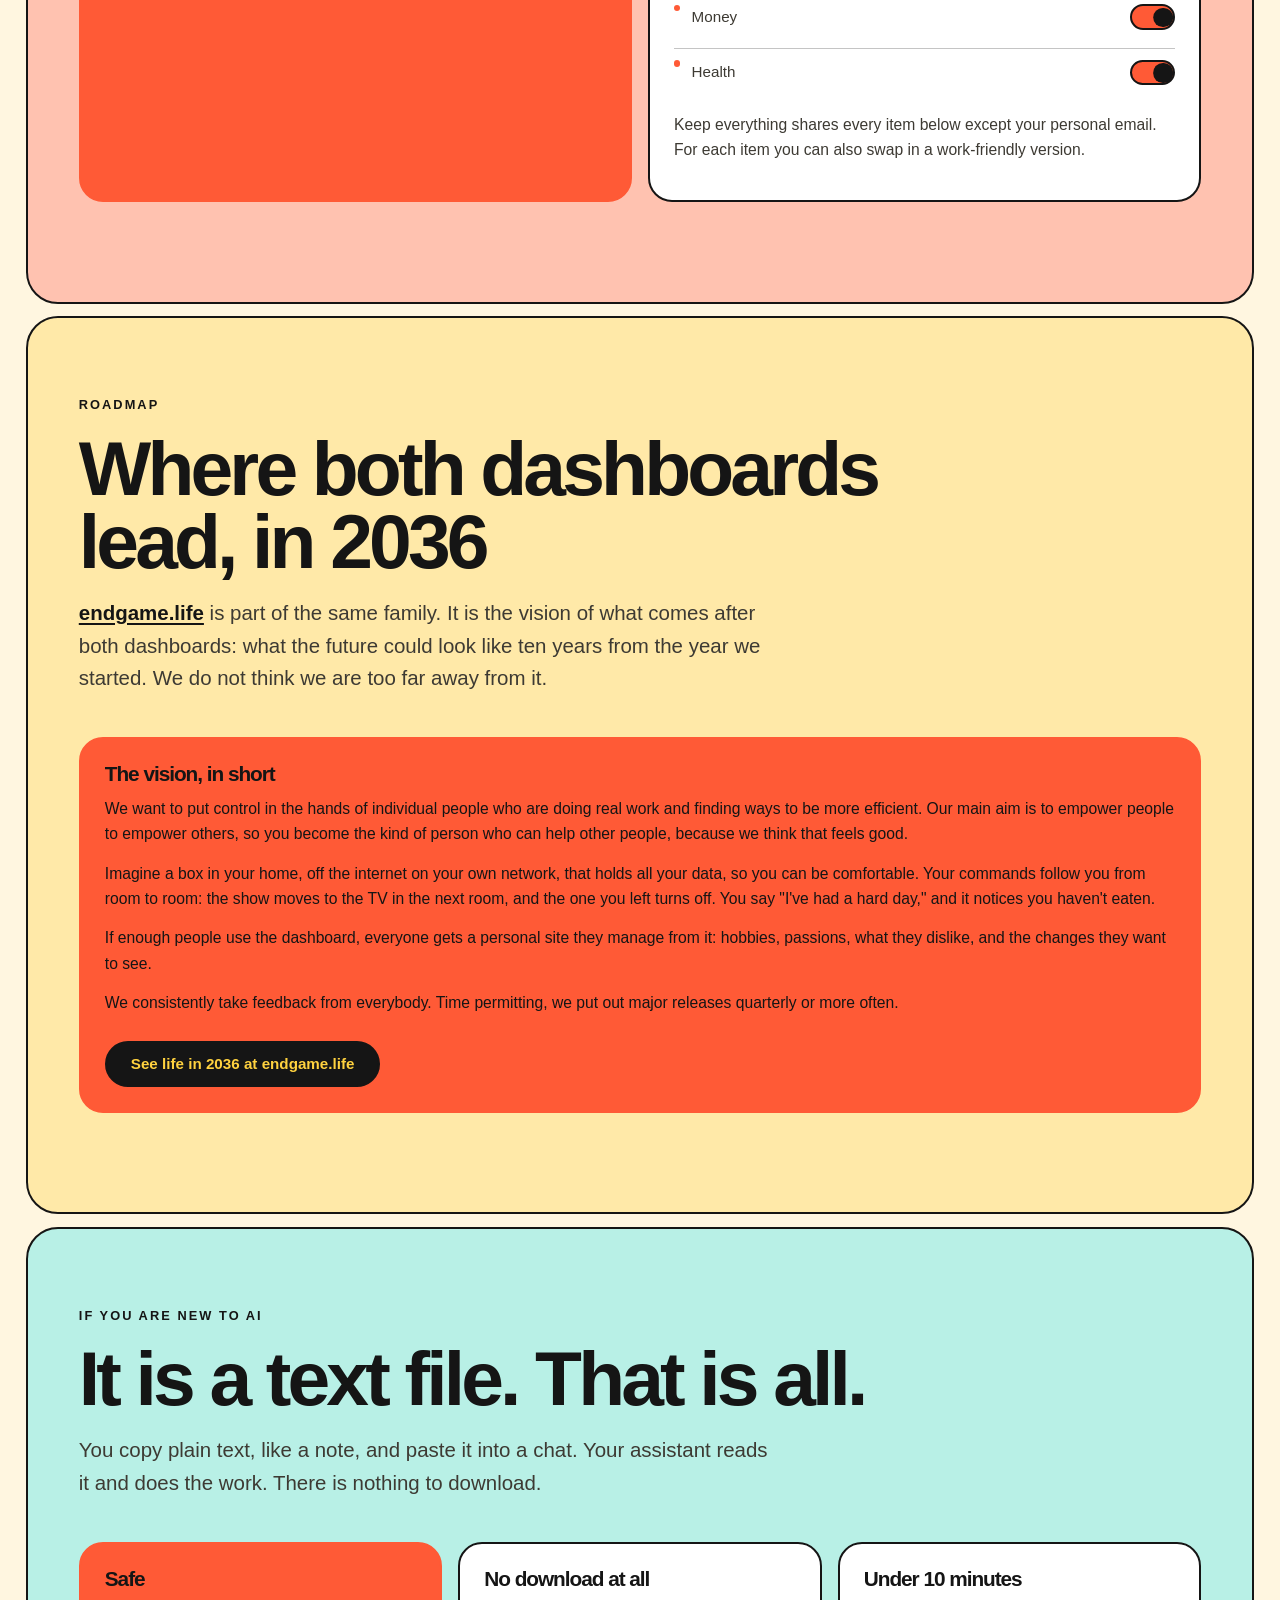
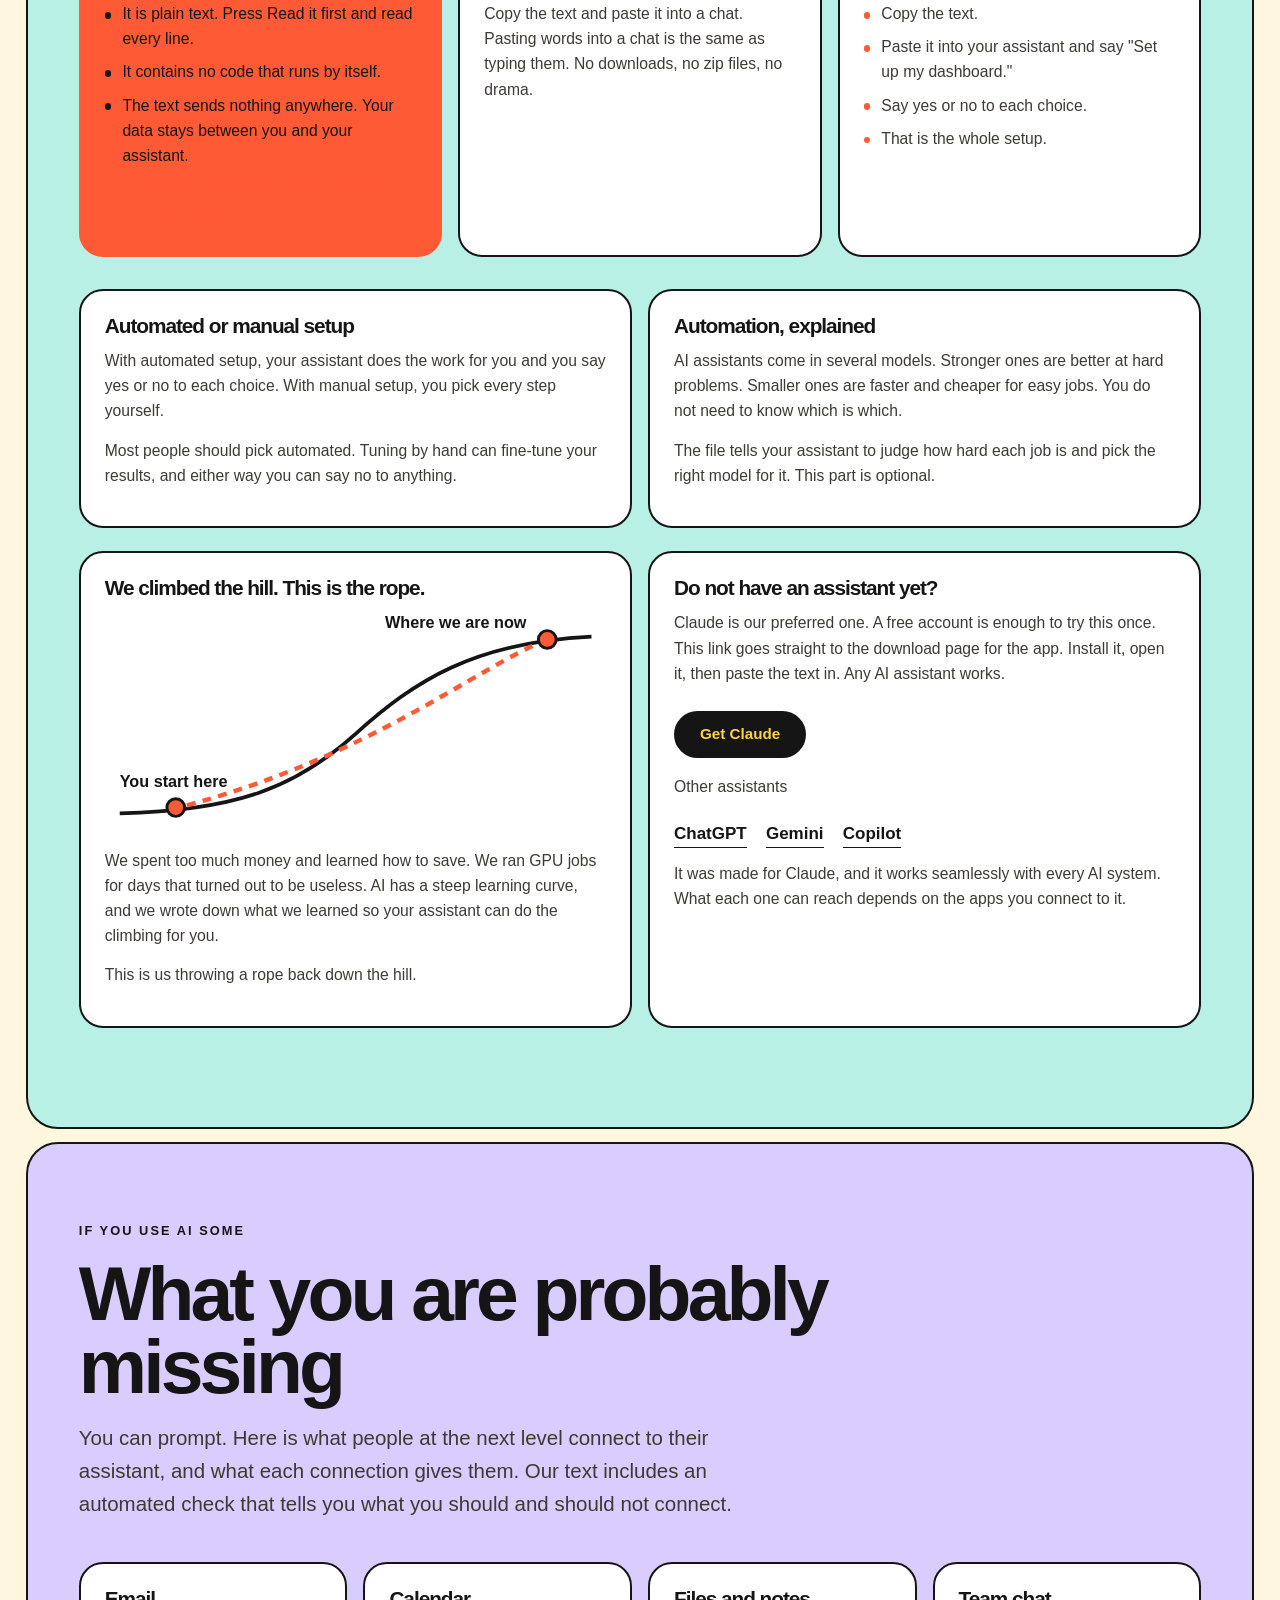
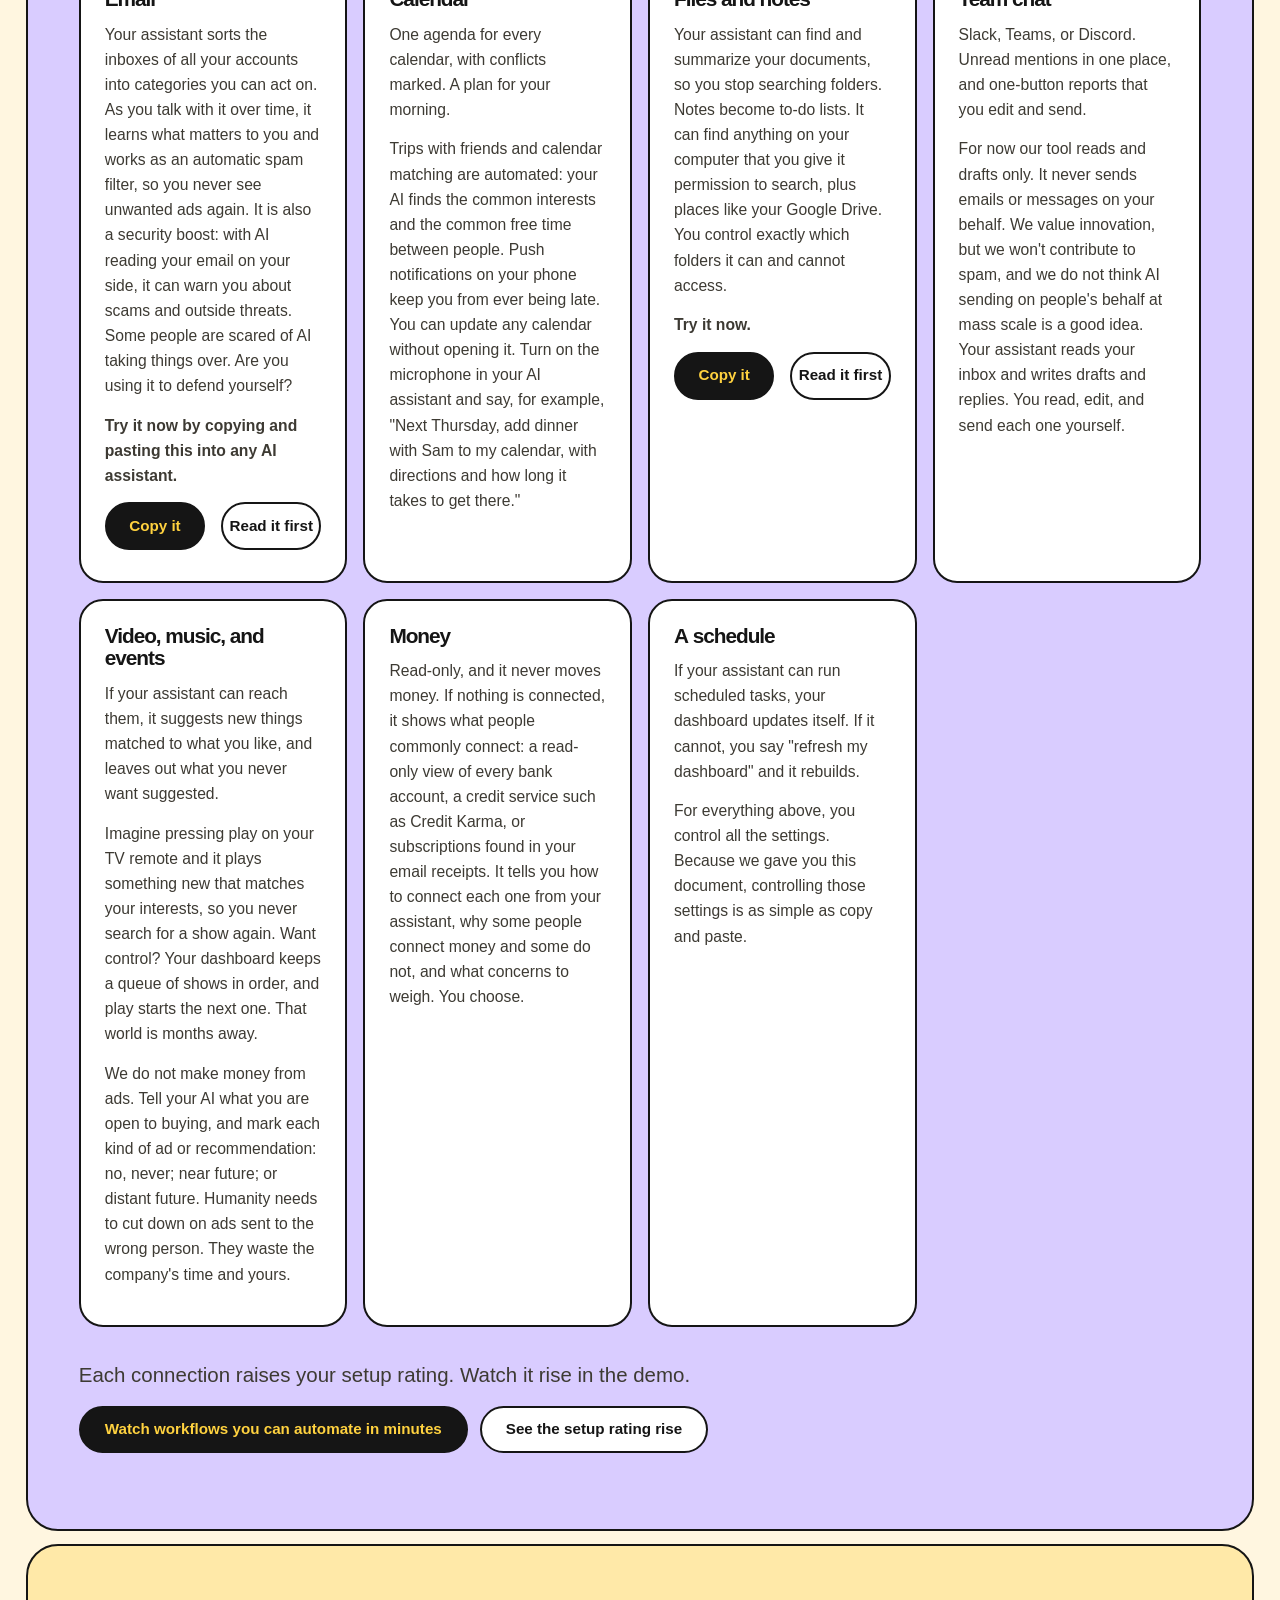
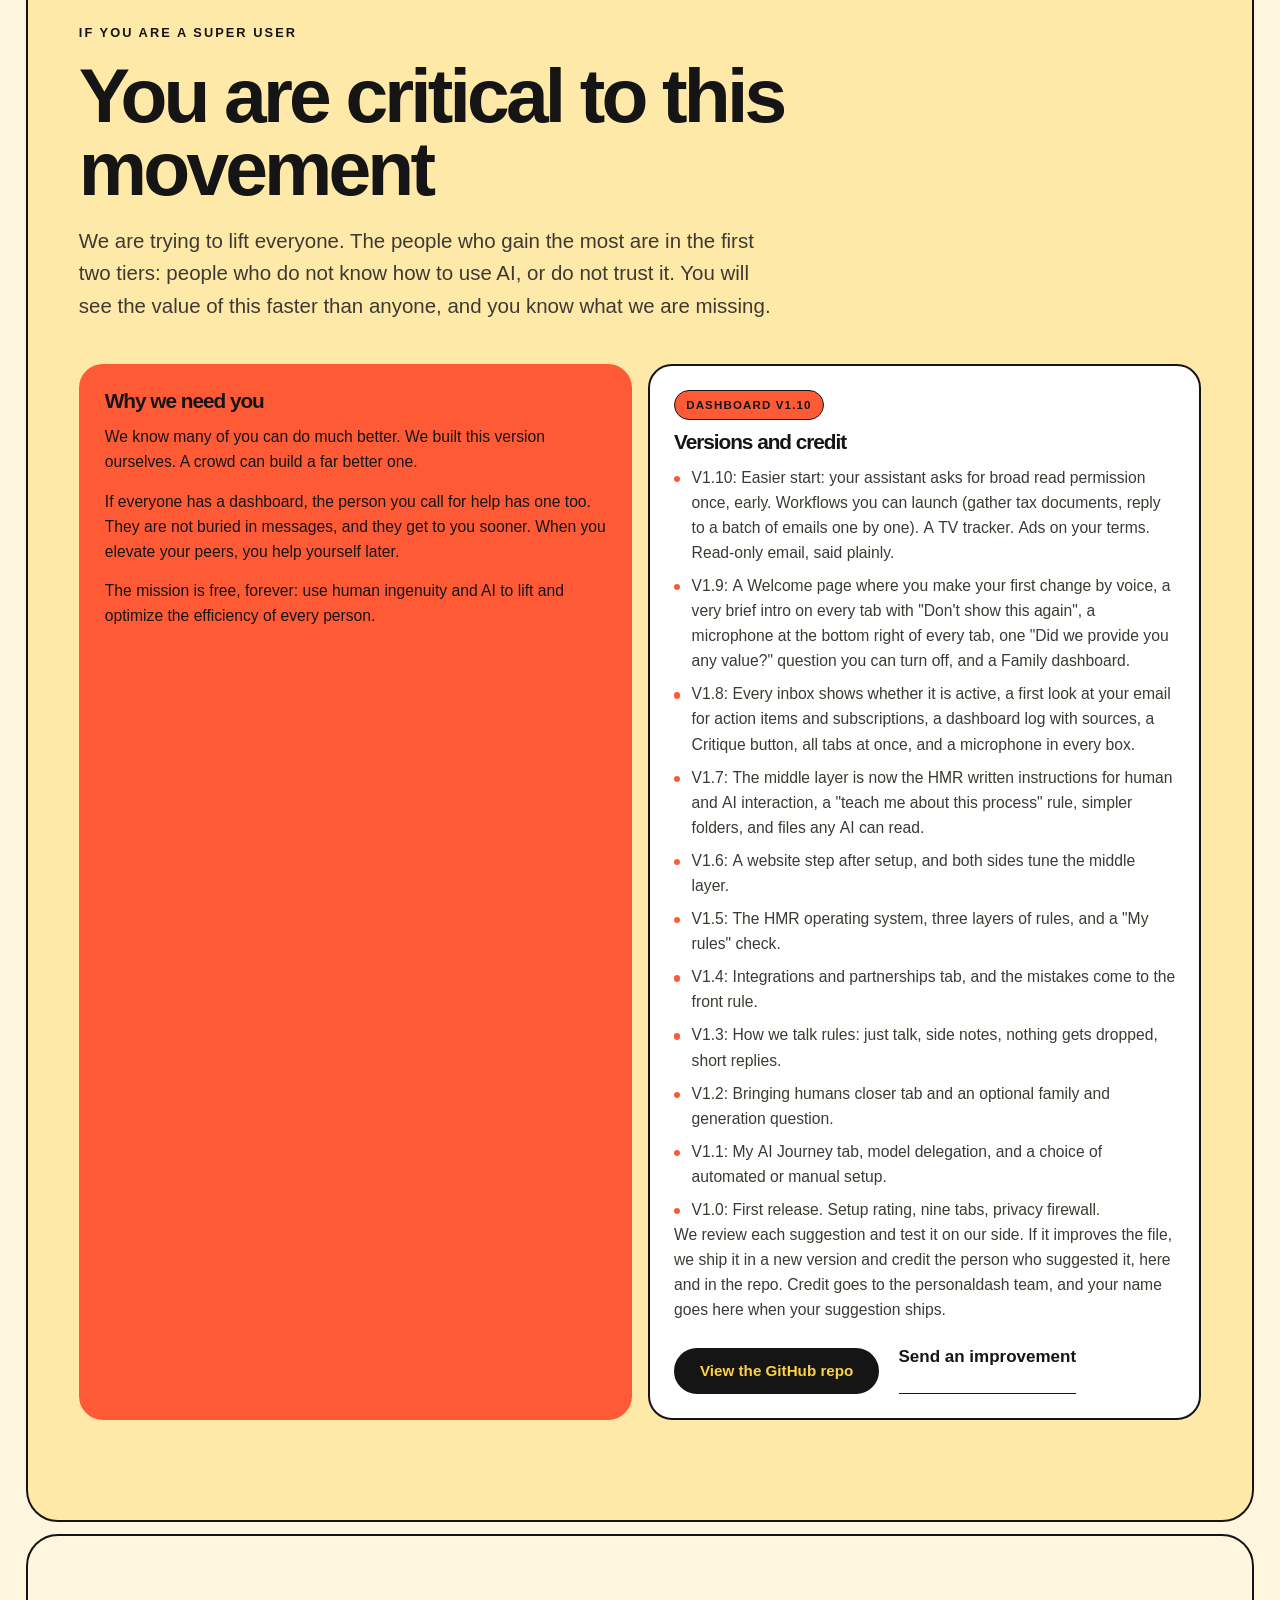
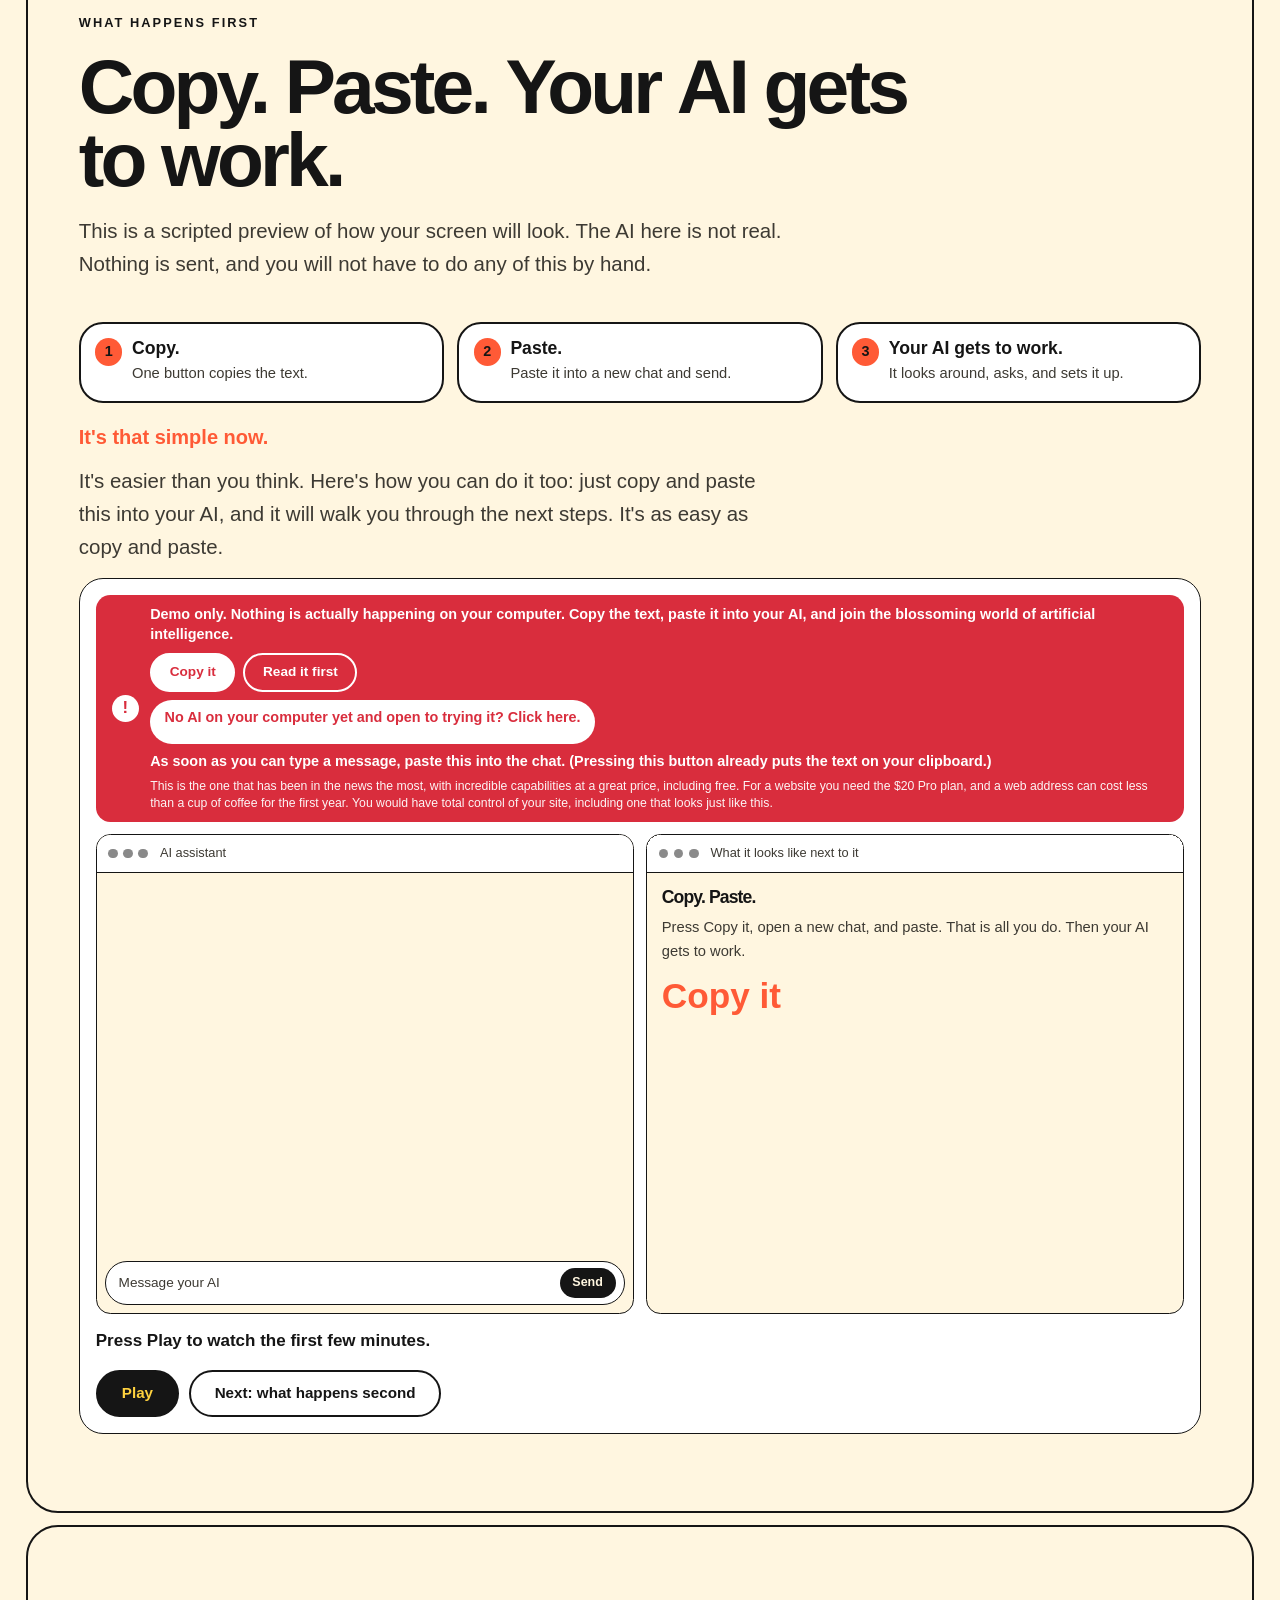
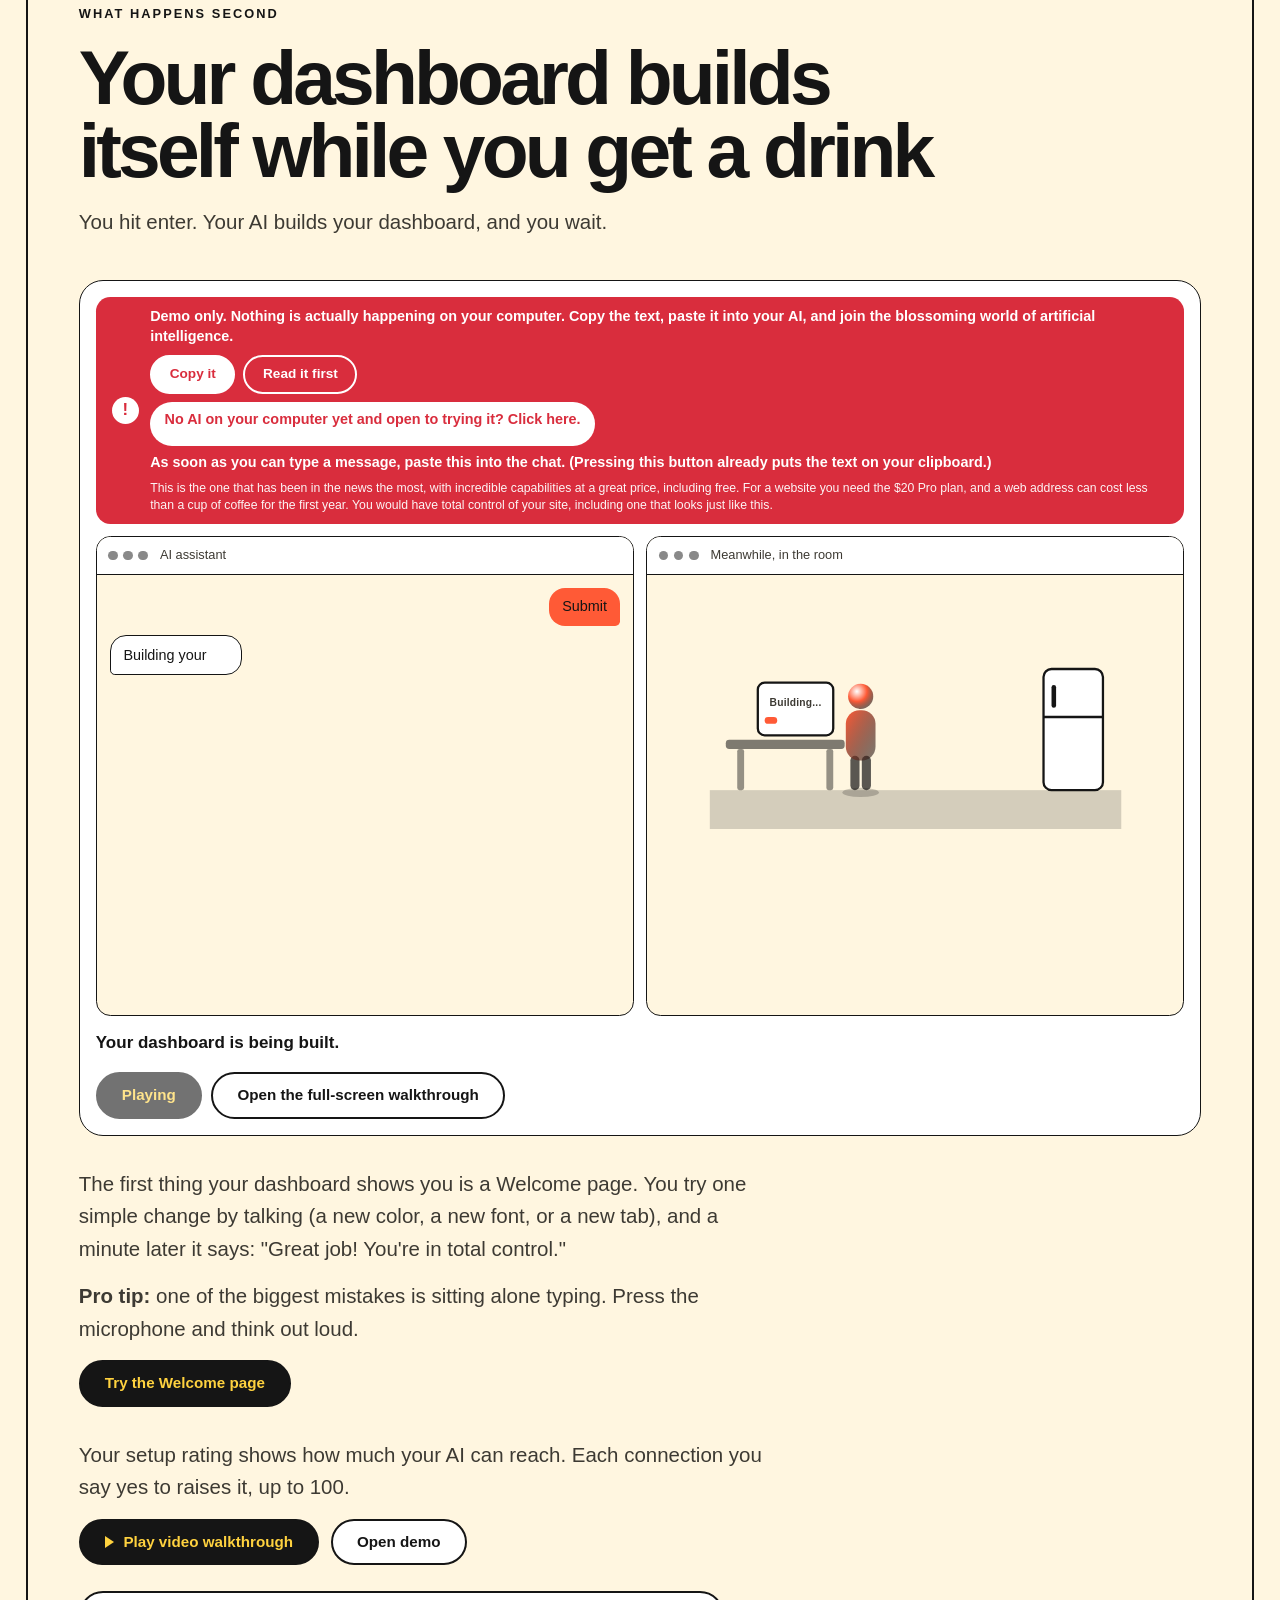
==== commit 0653a0a0: "ELV8 dock v6.10.2 / dash v1.9.2 (his 17:57Z review; N-001 to N-017): one button standard on every si" ====
--- a/index.html
+++ b/index.html
@@ -2636,7 +2636,7 @@
 document.querySelectorAll('a[data-getclaude]').forEach(function(a){a.href=u;a.textContent='No AI on your phone yet and open to trying it? Get the free Claude app here.'})})();
 </script>
 <script src="https://claudebomb.com/v6/funsies.js?v=1" defer></script>
-<script src="hmr-dock.js?v=6.9.1" data-site="personaldash.life" defer></script>
+<script src="hmr-dock.js?v=6.10.2" data-site="personaldash.life" defer></script>
 <script>/* hmr-card fallback: if the card player never loads, demo buttons open a still picture */(function(){var d=document,w=window,up=0;if(!d.addEventListener)return;w.addEventListener("load",function(){up=1},false);d.addEventListener("click",function(e){if(!up||w.HMRCard)return;var t=e.target;while(t&&t.getAttribute&&!t.getAttribute("data-hmr-card"))t=t.parentNode;if(t&&t.getAttribute){e.preventDefault();w.location.href="hmr-card/still.html"}},false)})();</script>
 <script src="hmr-card/hmr-card.js?v=4" defer></script>
 
